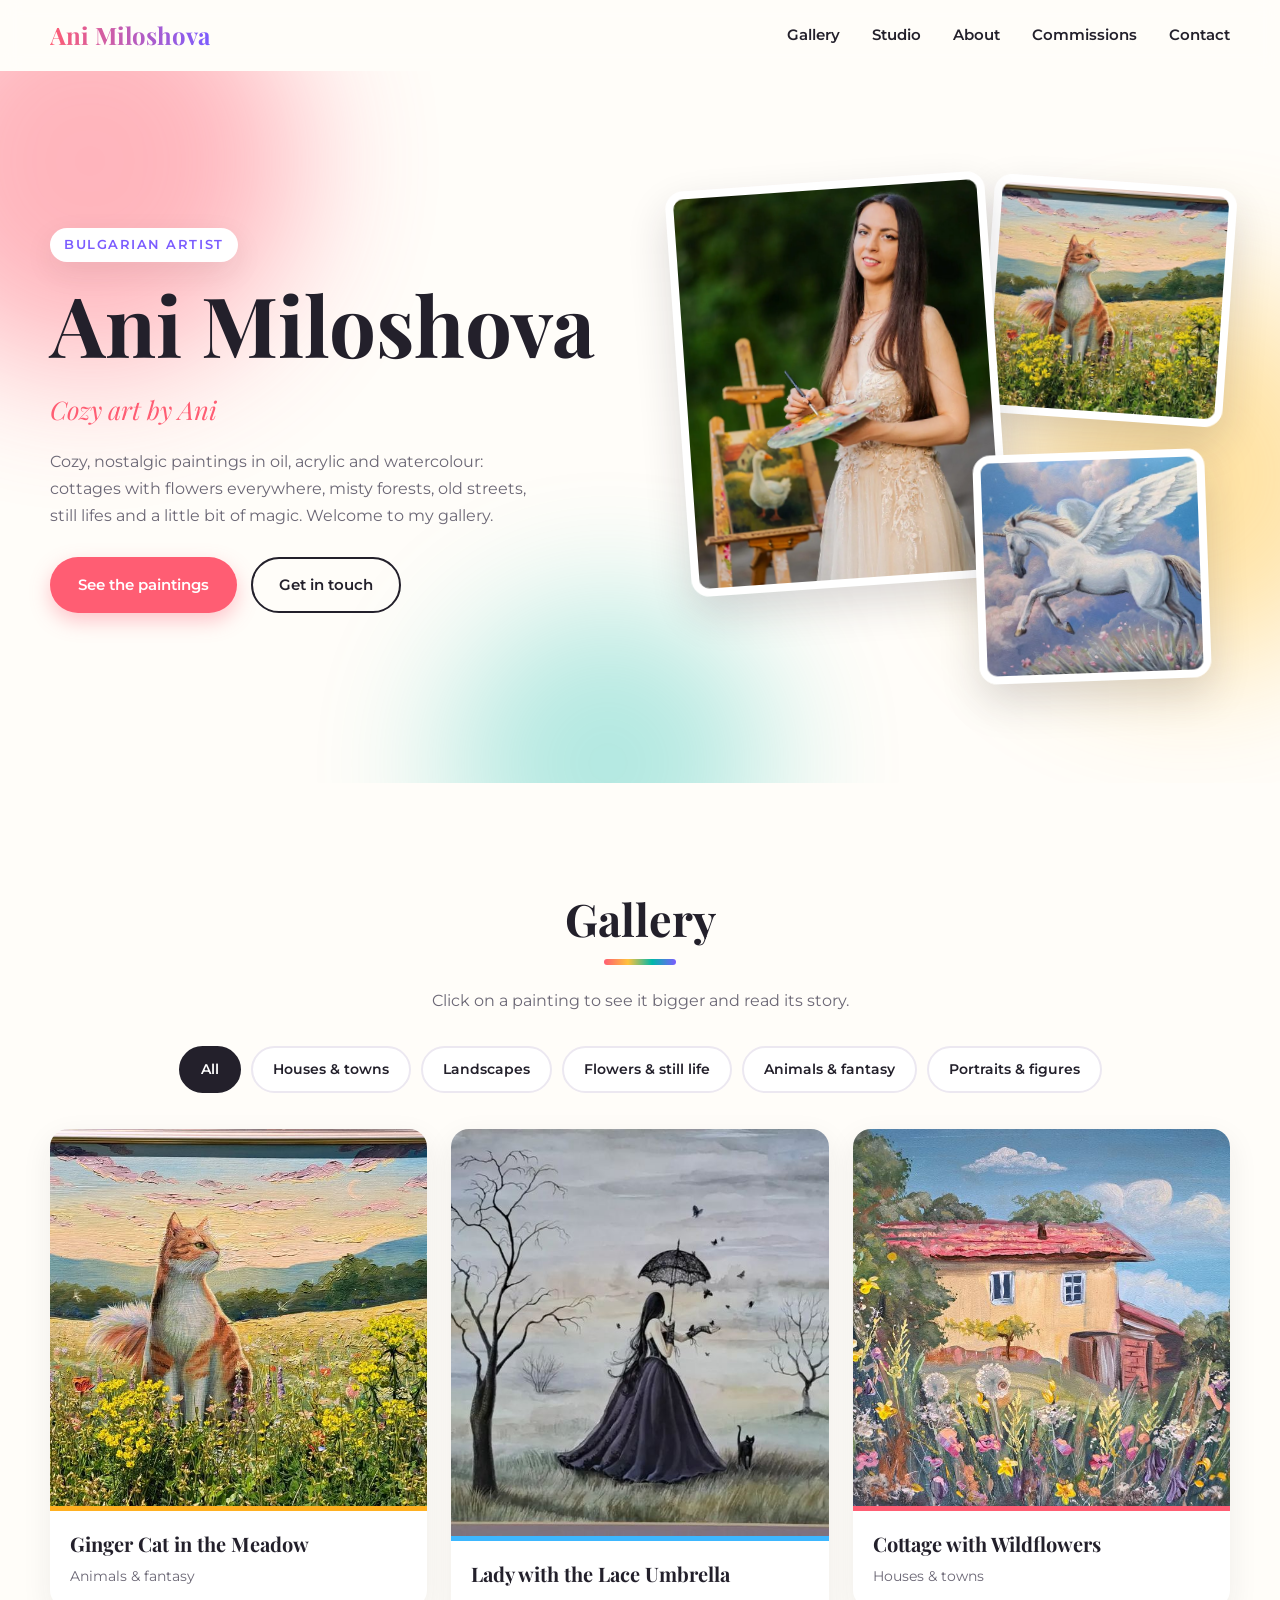
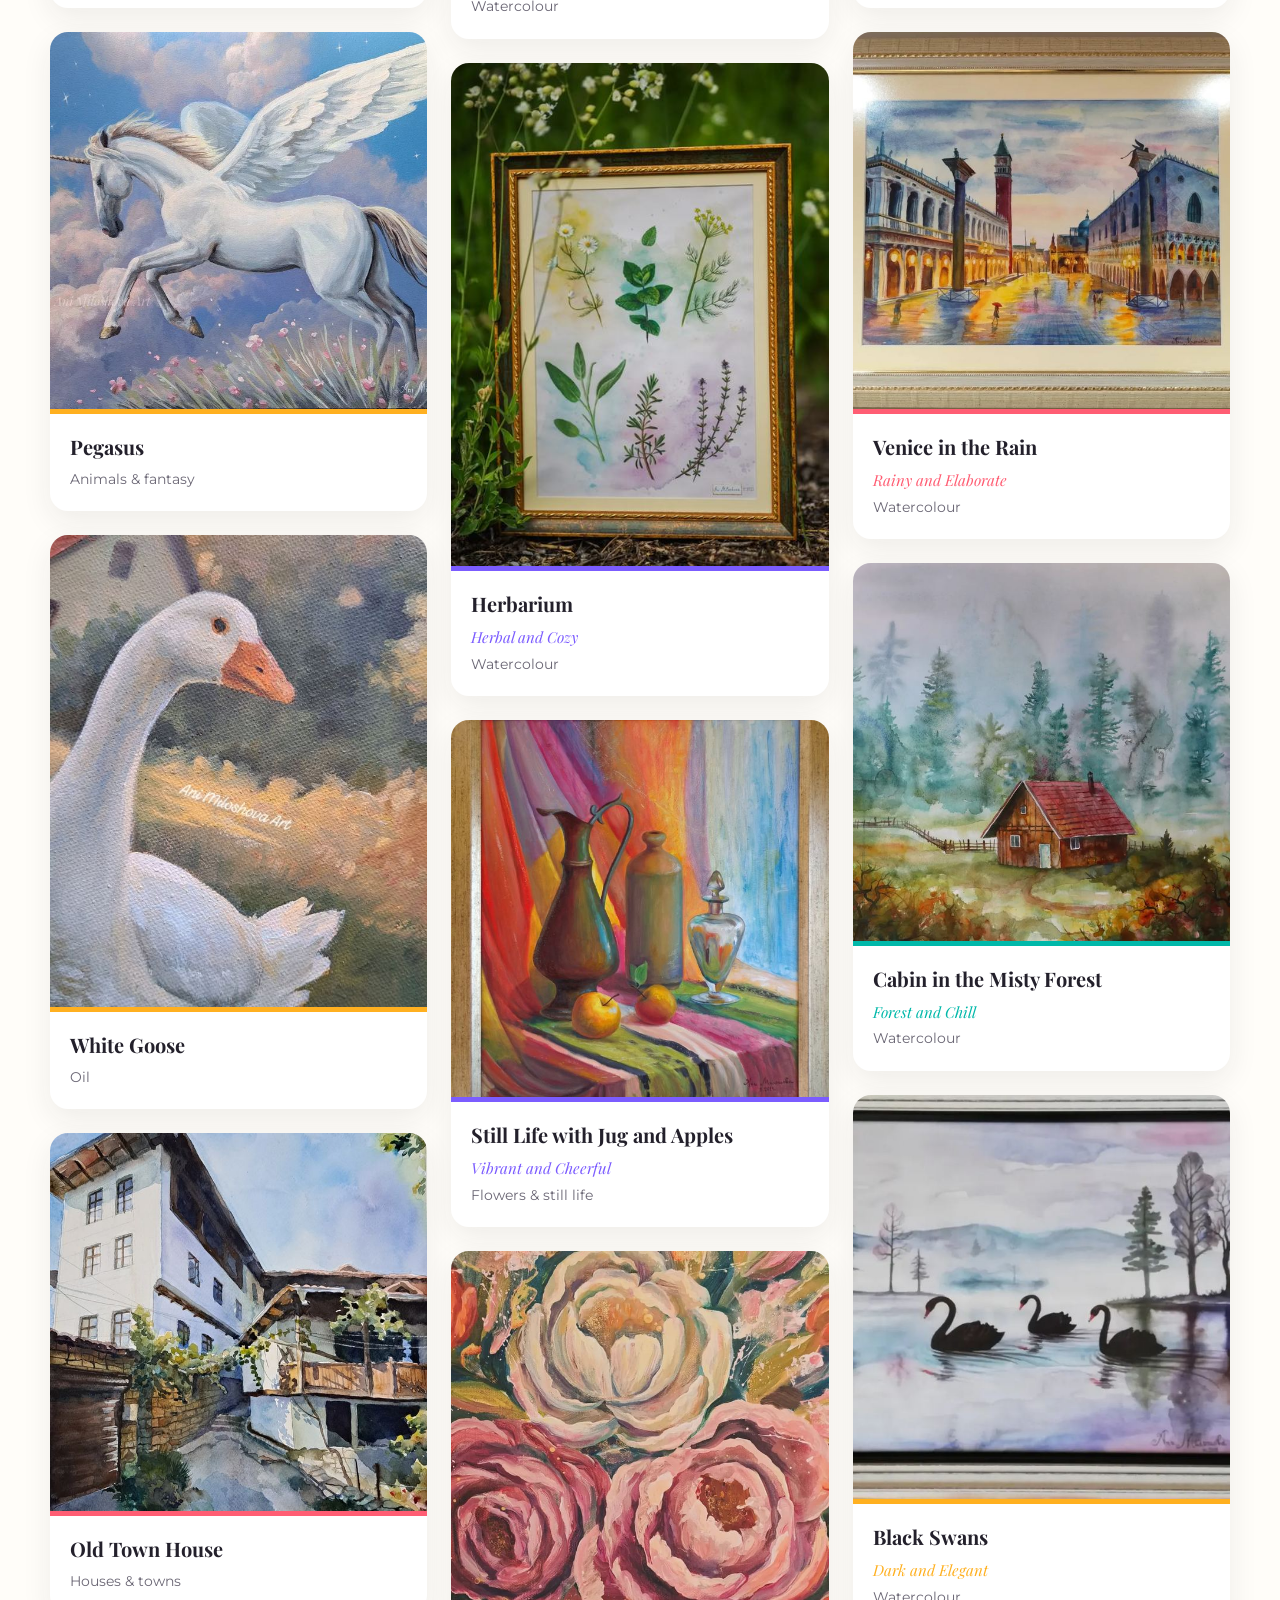
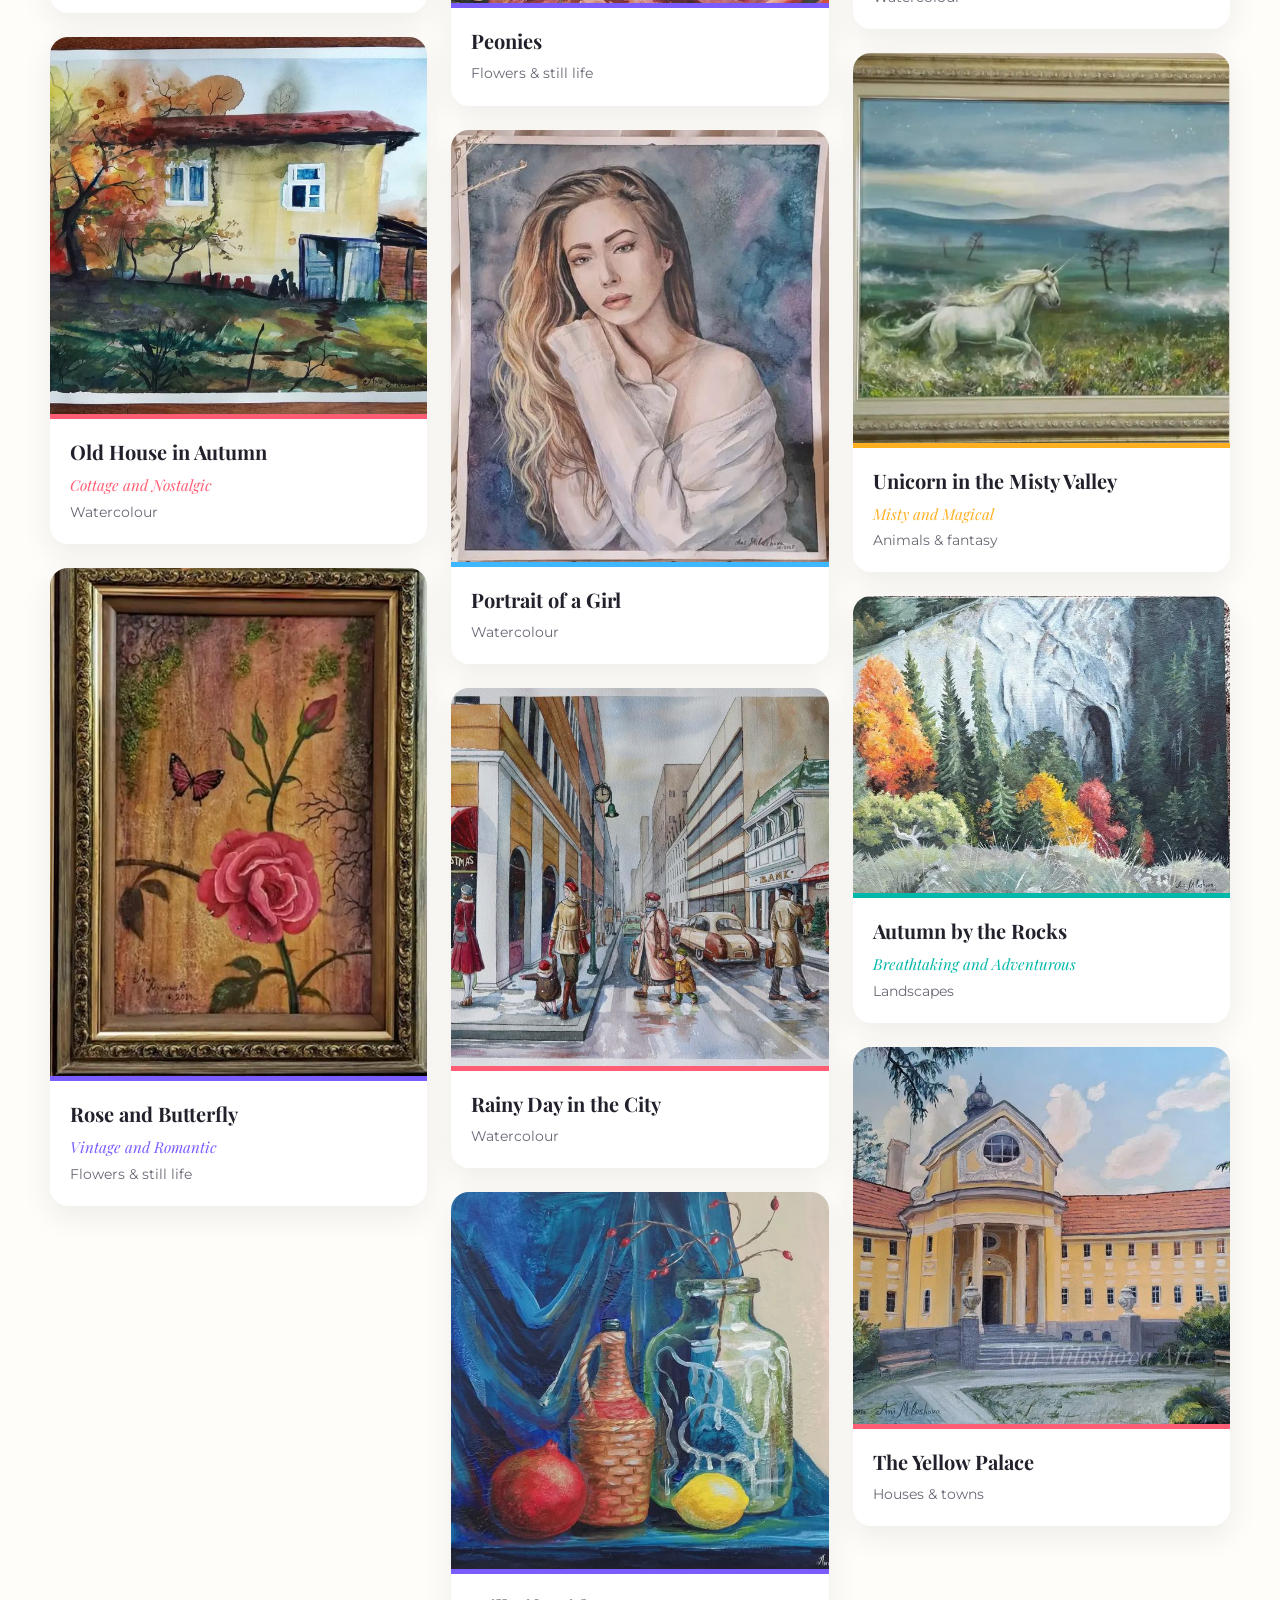
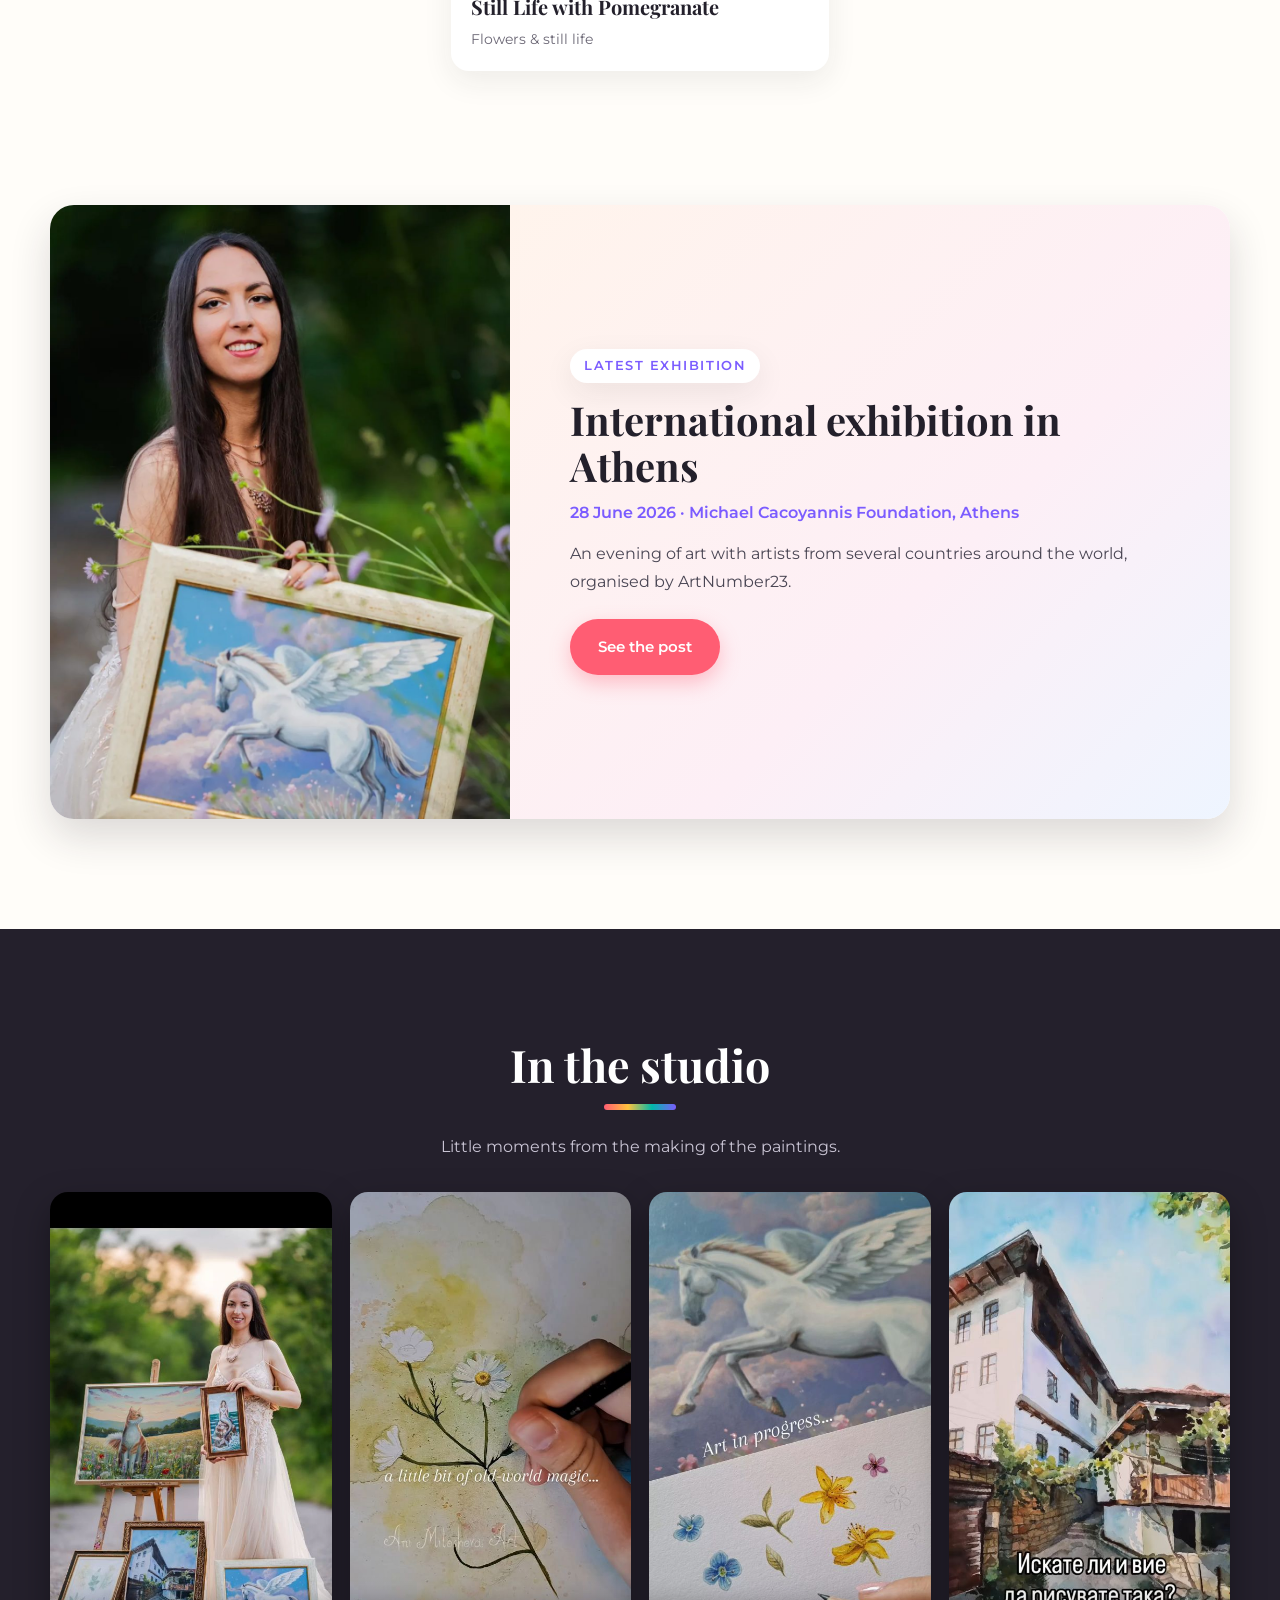
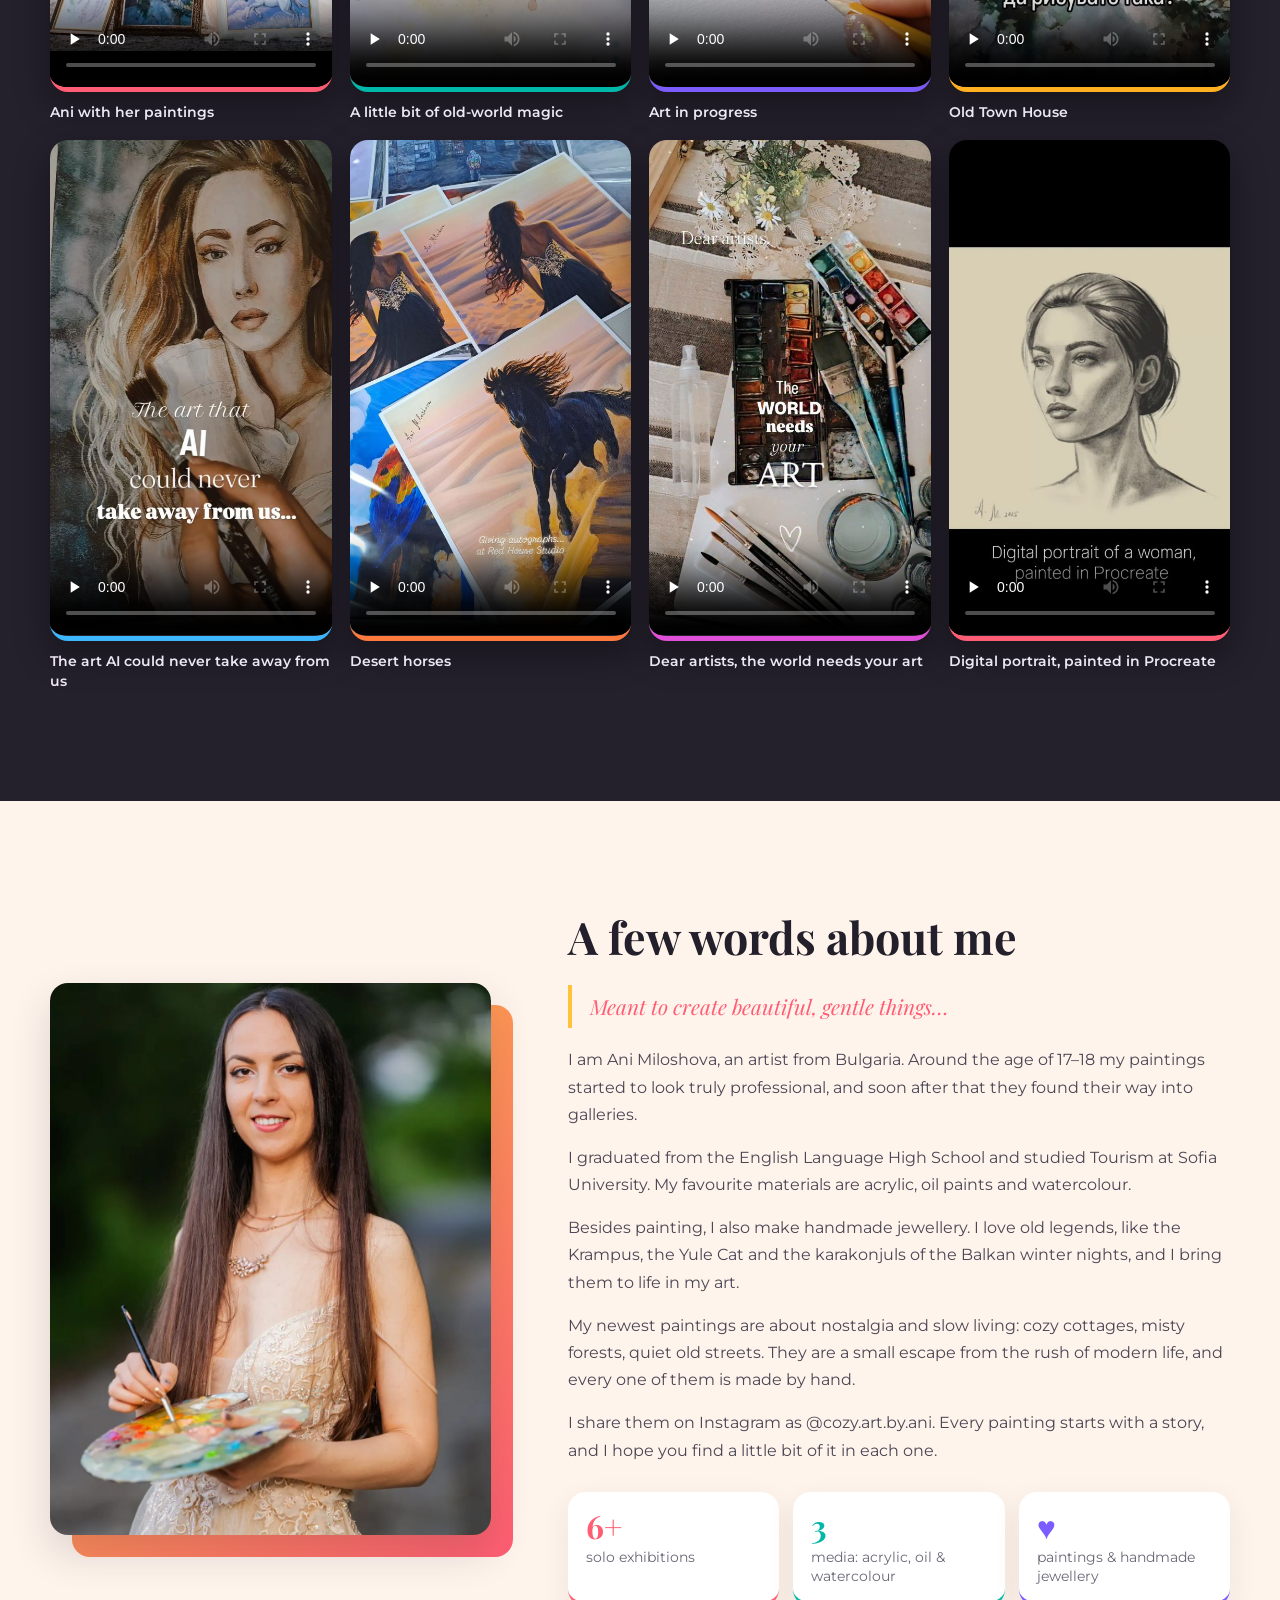
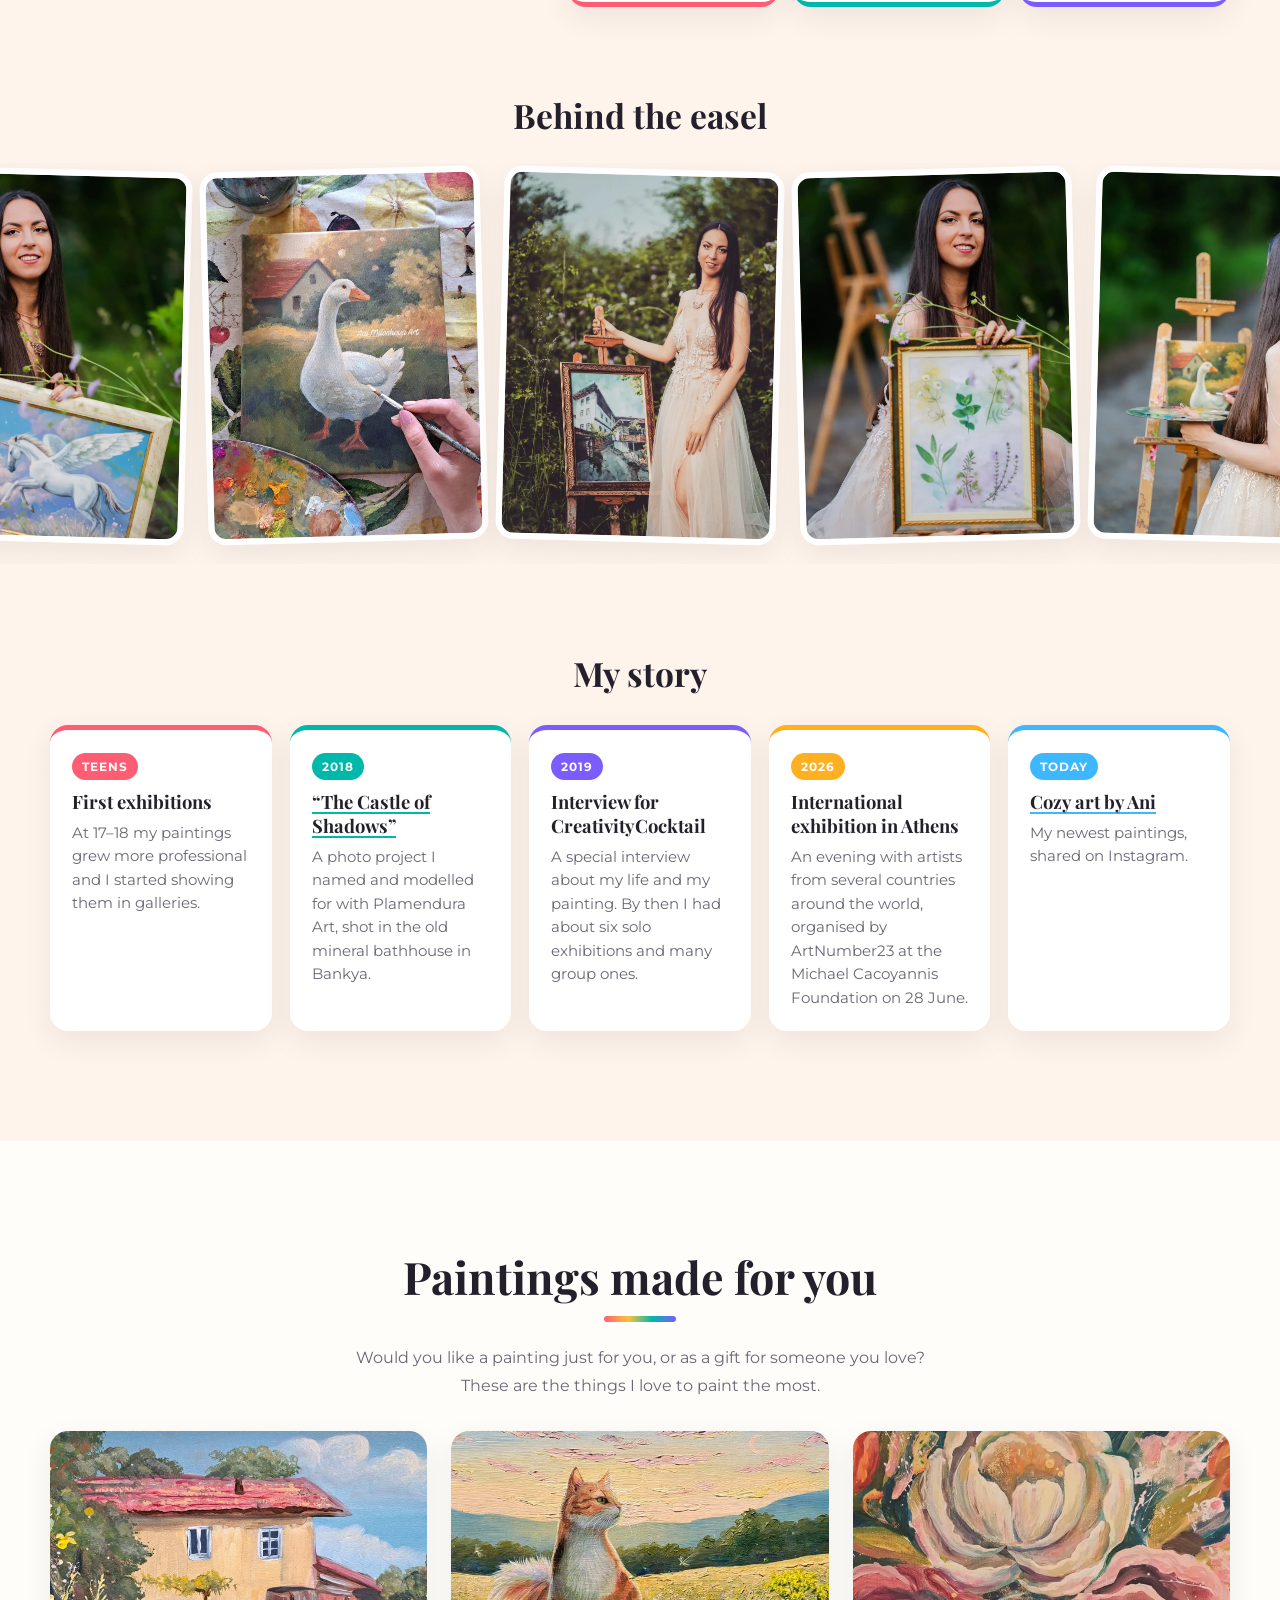
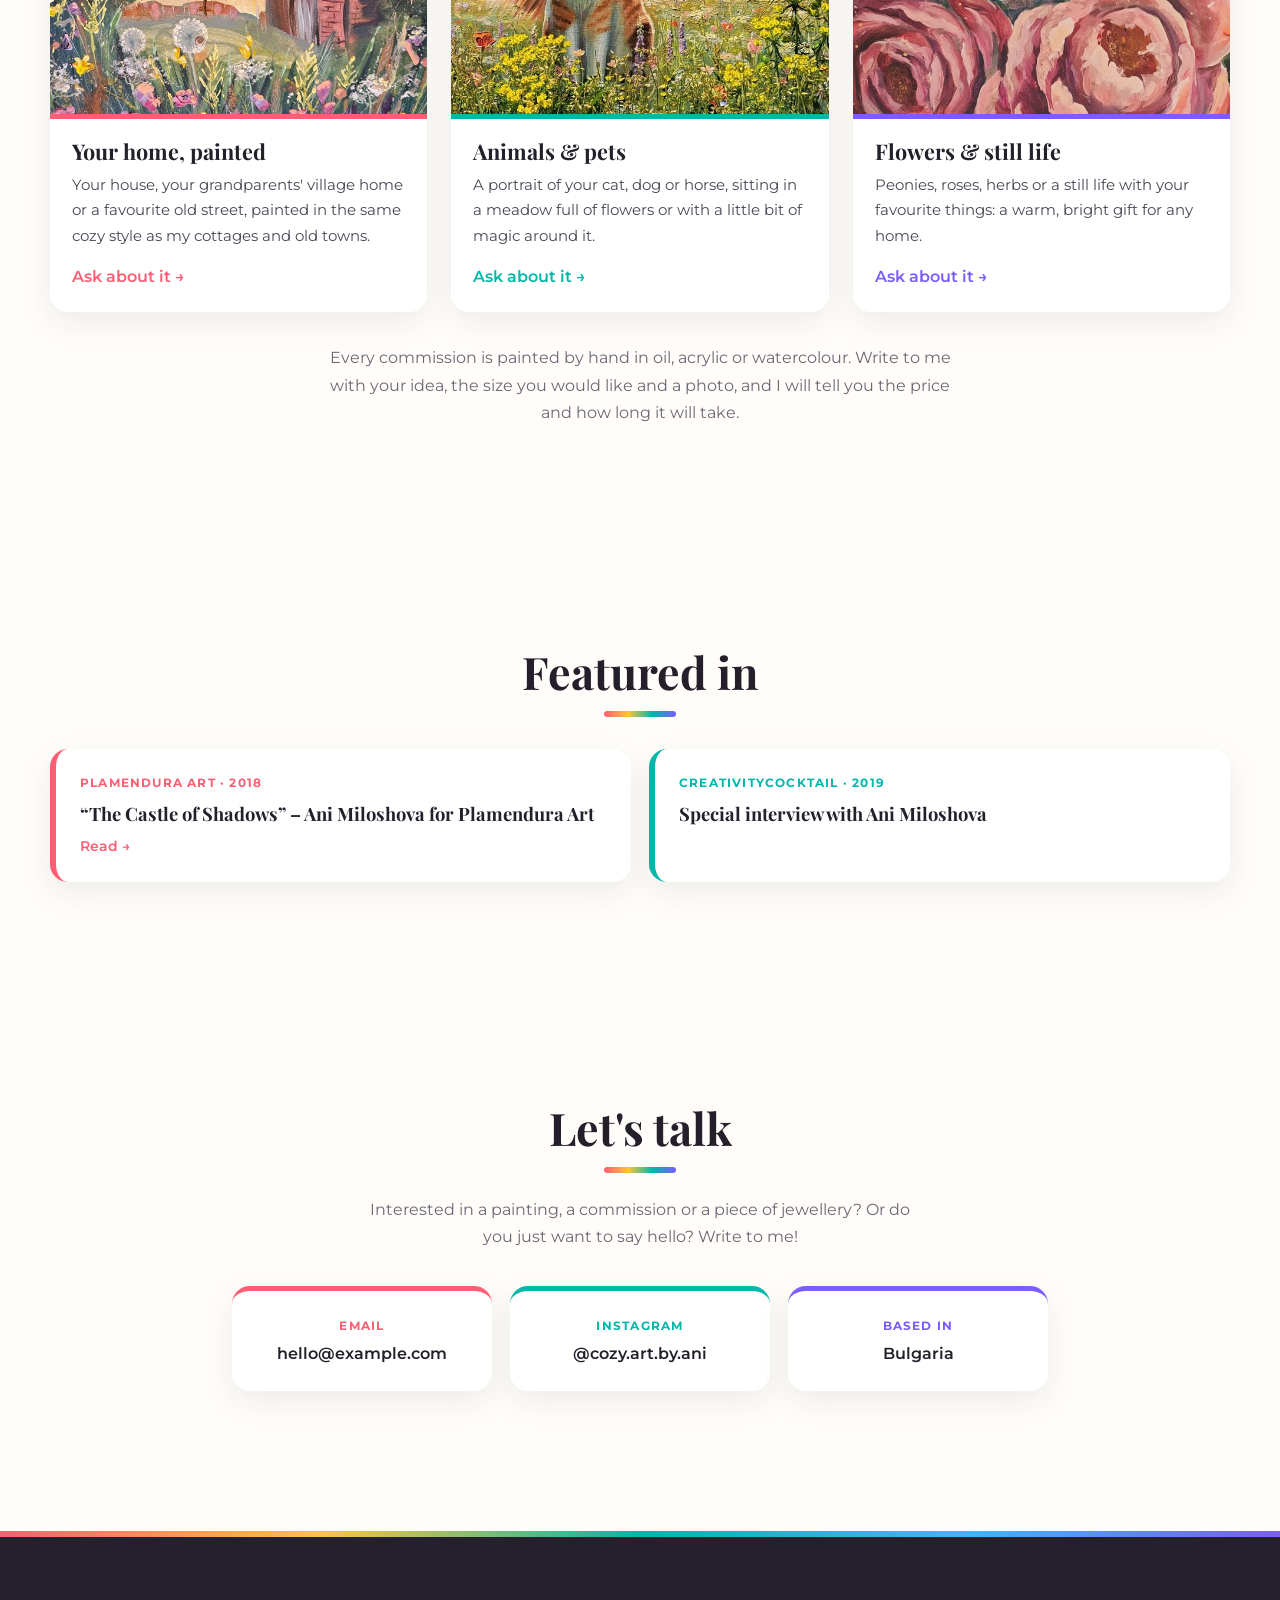
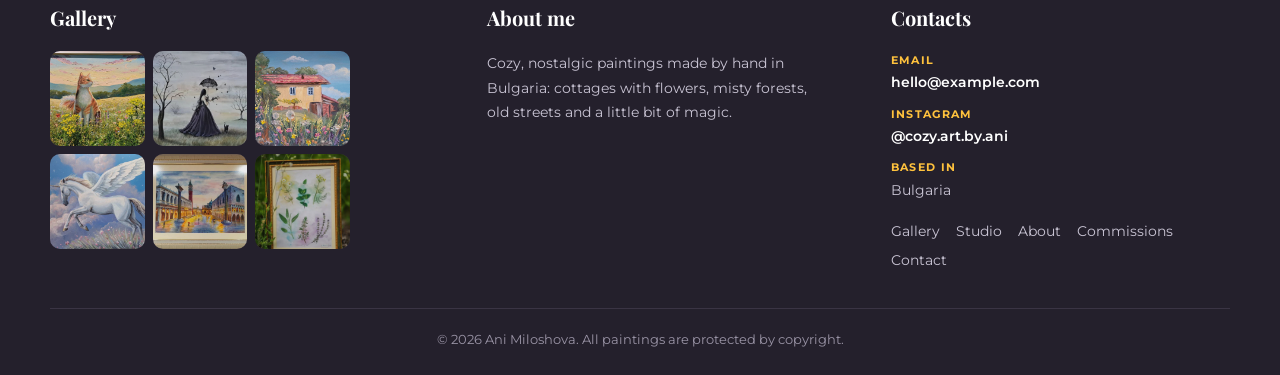
==== Web/index.html @ 2c1cee92 "Add exhibition, commissions and gallery-wall lightbox - Featured "Latest exhibition" card (Athens), " ====
<!doctype html>
<html lang="en">
<head>
  <meta charset="utf-8">
  <meta name="viewport" content="width=device-width, initial-scale=1">
  <title>Ani Miloshova – Paintings</title>
  <meta name="description" content="Paintings and drawings by Ani Miloshova – colourful landscapes, flowers, portraits and abstract works.">
  <meta property="og:title" content="Ani Miloshova – Paintings">
  <meta property="og:description" content="Colourful paintings by Ani Miloshova.">
  <meta property="og:type" content="website">
  <meta name="theme-color" content="#ff5d73">
  <link rel="icon" href="data:image/svg+xml,%3Csvg xmlns='http://www.w3.org/2000/svg' viewBox='0 0 64 64'%3E%3Ccircle cx='22' cy='26' r='16' fill='%23ff5d73'/%3E%3Ccircle cx='42' cy='24' r='14' fill='%23ffc23d'/%3E%3Ccircle cx='32' cy='42' r='15' fill='%2300b8a9'/%3E%3C/svg%3E">

  <link rel="preconnect" href="https://fonts.googleapis.com">
  <link rel="preconnect" href="https://fonts.gstatic.com" crossorigin>
  <link href="https://fonts.googleapis.com/css2?family=Montserrat:wght@400;500;600;700&family=Playfair+Display:ital,wght@0,500;0,700;1,500&display=swap" rel="stylesheet">
  <link rel="stylesheet" href="css/style.css">
</head>
<body>

  <header class="site-header" id="top">
    <div class="container header-inner">
      <a class="brand" href="#top" data-site="name">Ani Miloshova</a>
      <button class="nav-toggle" aria-label="Open menu" aria-expanded="false" aria-controls="site-nav">
        <span></span><span></span><span></span>
      </button>
      <nav class="site-nav" id="site-nav">
        <a href="#gallery">Gallery</a>
        <a href="#studio">Studio</a>
        <a href="#about">About</a>
        <a href="#commissions">Commissions</a>
        <a href="#contact">Contact</a>
      </nav>
    </div>
  </header>

  <main>
    <!-- HERO -->
    <section class="hero">
      <div class="blob blob-1" aria-hidden="true"></div>
      <div class="blob blob-2" aria-hidden="true"></div>
      <div class="blob blob-3" aria-hidden="true"></div>
      <div class="container hero-inner">
        <div class="hero-text">
          <p class="eyebrow" data-site="role">Artist</p>
          <h1 data-site="name">Ani Miloshova</h1>
          <p class="hero-tagline" data-site="tagline"></p>
          <p class="hero-intro" data-site="intro"></p>
          <div class="hero-actions">
            <a class="btn btn-primary" href="#gallery">See the paintings</a>
            <a class="btn btn-ghost" href="#contact">Get in touch</a>
          </div>
        </div>
        <div class="hero-art" id="hero-art" aria-label="Featured paintings"></div>
      </div>
    </section>

    <!-- GALLERY -->
    <section class="section" id="gallery">
      <div class="container">
        <div class="section-head">
          <h2>Gallery</h2>
          <p>Click on a painting to see it bigger and read its story.</p>
        </div>
        <div class="filters" id="filters" role="toolbar" aria-label="Filter paintings"></div>
        <div class="grid" id="grid" aria-live="polite">
          <p class="loading">Loading paintings…</p>
        </div>
      </div>
    </section>

    <!-- FEATURED EXHIBITION / EVENT -->
    <section class="section section-event" id="event" hidden>
      <div class="container">
        <article class="event-card">
          <div class="event-img"><img id="event-img" src="" alt="" loading="lazy"></div>
          <div class="event-body">
            <span class="eyebrow" id="event-label">Latest exhibition</span>
            <h2 id="event-title"></h2>
            <p class="event-when" id="event-when"></p>
            <p class="event-text" id="event-text"></p>
            <a class="btn btn-primary" id="event-link" href="#" target="_blank" rel="noopener" hidden>See more</a>
          </div>
        </article>
      </div>
    </section>

    <!-- STUDIO VIDEOS -->
    <section class="section section-dark" id="studio" hidden>
      <div class="container">
        <div class="section-head">
          <h2 id="studio-title">In the studio</h2>
          <p id="studio-intro"></p>
        </div>
        <div class="videos" id="videos"></div>
      </div>
    </section>

    <!-- ABOUT -->
    <section class="section section-tint" id="about">
      <div class="container about">
        <div class="about-photo">
          <img id="about-photo" src="" alt="Ani Miloshova" loading="lazy">
        </div>
        <div class="about-text">
          <h2 id="about-title">About me</h2>
          <blockquote class="about-quote" id="about-quote" hidden></blockquote>
          <div id="about-paragraphs"></div>
          <div class="facts" id="facts" hidden></div>
        </div>
      </div>

      <div class="moments" id="moments" hidden>
        <h3 class="container" id="moments-title">Behind the easel</h3>
        <div class="moments-strip" id="moments-strip"></div>
      </div>

      <div class="container timeline" id="timeline" hidden>
        <h3 id="timeline-title">My story</h3>
        <ol id="timeline-list"></ol>
      </div>
    </section>

    <!-- COMMISSIONS -->
    <section class="section" id="commissions" hidden>
      <div class="container">
        <div class="section-head">
          <h2 id="commissions-title">Commissions</h2>
          <p id="commissions-intro"></p>
        </div>
        <div class="services" id="services"></div>
        <p class="services-note" id="commissions-note" hidden></p>
      </div>
    </section>

    <!-- KIND WORDS (testimonials) -->
    <section class="section section-tint" id="kind-words" hidden>
      <div class="container">
        <div class="section-head">
          <h2 id="kind-words-title">Kind words</h2>
        </div>
        <div class="quotes" id="quotes"></div>
      </div>
    </section>

    <!-- PRESS -->
    <section class="section section-press" id="press" hidden>
      <div class="container">
        <div class="section-head">
          <h2 id="press-title">Featured in</h2>
        </div>
        <div class="press-list" id="press-list"></div>
      </div>
    </section>

    <!-- CONTACT -->
    <section class="section" id="contact">
      <div class="container contact">
        <h2>Let's talk</h2>
        <p class="contact-text" id="contact-text"></p>
        <div class="contact-cards" id="contact-cards"></div>
        <div class="social" id="social"></div>
      </div>
    </section>
  </main>

  <footer class="site-footer">
    <div class="container footer-cols">
      <div class="footer-col">
        <h4>Gallery</h4>
        <div class="footer-thumbs" id="footer-thumbs"></div>
      </div>
      <div class="footer-col">
        <h4>About me</h4>
        <p id="footer-about"></p>
      </div>
      <div class="footer-col">
        <h4>Contacts</h4>
        <ul class="footer-contacts" id="footer-contacts"></ul>
        <nav class="footer-nav" aria-label="Footer">
          <a href="#gallery">Gallery</a>
          <a href="#studio">Studio</a>
          <a href="#about">About</a>
          <a href="#commissions">Commissions</a>
          <a href="#contact">Contact</a>
        </nav>
      </div>
    </div>
    <div class="container footer-bottom">
      <p>© <span id="year"></span> <span data-site="name">Ani Miloshova</span>. All paintings are protected by copyright.</p>
    </div>
  </footer>

  <!-- LIGHTBOX: the painting on a "gallery wall" with a museum label -->
  <dialog class="lightbox" id="lightbox" aria-labelledby="lb-title">
    <div class="lb-top">
      <span class="lb-counter" id="lb-counter"></span>
      <div class="lb-tools">
        <button class="lb-btn lb-info-toggle" id="lb-info-toggle" type="button" aria-pressed="true" aria-label="Show or hide the details (I)" title="Show / hide details (I)">i</button>
        <button class="lb-btn" id="lb-close" type="button" aria-label="Close (Esc)" title="Close (Esc)">×</button>
      </div>
    </div>
    <button class="lb-nav lb-prev" id="lb-prev" type="button" aria-label="Previous painting">‹</button>
    <button class="lb-nav lb-next" id="lb-next" type="button" aria-label="Next painting">›</button>
    <div class="lb-stage">
      <figure class="lb-figure">
        <img id="lb-img" src="" alt="">
      </figure>
      <aside class="lb-label">
        <span class="lb-category" id="lb-category"></span>
        <h3 id="lb-title"></h3>
        <p class="lb-mood" id="lb-mood" hidden></p>
        <dl class="lb-meta" id="lb-meta"></dl>
        <p class="lb-desc" id="lb-desc"></p>
        <span class="status" id="lb-status"></span>
        <div><a class="lb-ask" id="lb-ask" href="#">Ask about this painting →</a></div>
      </aside>
    </div>
  </dialog>

  <script src="js/main.js"></script>
</body>
</html>
---- Web/css/style.css ----
/* ==========================================================
   Ani Miloshova – site styles
   Colours live in :root – change them here to restyle the site.
   ========================================================== */

:root {
  --coral:  #ff5d73;
  --sun:    #ffc23d;
  --teal:   #00b8a9;
  --violet: #7b5cff;
  --sky:    #3db7ff;

  --ink:    #23202b;
  --muted:  #6b6775;
  --line:   #ece8f1;
  --bg:     #fffdf9;
  --tint:   #fff4ec;
  --white:  #ffffff;

  --radius: 18px;
  --shadow: 0 10px 30px rgba(35, 32, 43, .08);
  --shadow-hover: 0 18px 40px rgba(35, 32, 43, .16);

  --font-head: "Playfair Display", Georgia, serif;
  --font-body: "Montserrat", "Helvetica Neue", Arial, sans-serif;
}

*, *::before, *::after { box-sizing: border-box; }

html { scroll-behavior: smooth; scroll-padding-top: 80px; }

body {
  margin: 0;
  font-family: var(--font-body);
  font-size: 16px;
  line-height: 1.7;
  color: var(--ink);
  background: var(--bg);
  -webkit-font-smoothing: antialiased;
}

img { max-width: 100%; display: block; }
[hidden] { display: none !important; }
a { color: inherit; }

h1, h2, h3 {
  font-family: var(--font-head);
  line-height: 1.15;
  margin: 0 0 .5em;
}
h2 { font-size: clamp(2rem, 4vw, 2.8rem); }

.container { width: min(1180px, 100% - 32px); margin-inline: auto; }

.section { padding: clamp(64px, 9vw, 110px) 0; }
.section-tint { background: var(--tint); }

.section-head { text-align: center; max-width: 620px; margin: 0 auto 32px; }
.section-head p { color: var(--muted); margin: 0; }
.section-head h2::after,
.contact h2::after {
  content: "";
  display: block;
  width: 72px; height: 6px;
  margin: 14px auto 0;
  border-radius: 6px;
  background: linear-gradient(90deg, var(--coral), var(--sun), var(--teal), var(--violet));
}

/* ---------- Buttons ---------- */
.btn {
  display: inline-block;
  padding: 13px 26px;
  border-radius: 999px;
  font-weight: 600;
  font-size: .95rem;
  text-decoration: none;
  border: 2px solid transparent;
  transition: transform .2s, box-shadow .2s, background .2s, color .2s;
  cursor: pointer;
}
.btn:hover { transform: translateY(-2px); }
.btn-primary { background: var(--coral); color: var(--white); box-shadow: 0 8px 20px rgba(255, 93, 115, .35); }
.btn-primary:hover { box-shadow: 0 12px 26px rgba(255, 93, 115, .45); }
.btn-ghost { border-color: var(--ink); color: var(--ink); }
.btn-ghost:hover { background: var(--ink); color: var(--white); }

/* ---------- Header ---------- */
.site-header {
  position: sticky; top: 0; z-index: 50;
  background: rgba(255, 253, 249, .85);
  backdrop-filter: blur(10px);
  -webkit-backdrop-filter: blur(10px);
  border-bottom: 1px solid transparent;
  transition: border-color .3s, box-shadow .3s;
}
.site-header.scrolled { border-color: var(--line); box-shadow: 0 4px 20px rgba(35, 32, 43, .05); }
.header-inner { display: flex; align-items: center; justify-content: space-between; height: 70px; }

.brand {
  font-family: var(--font-head);
  font-size: 1.5rem;
  font-weight: 700;
  text-decoration: none;
  background: linear-gradient(90deg, var(--coral), var(--violet));
  -webkit-background-clip: text; background-clip: text;
  color: transparent;
}

.site-nav { display: flex; gap: 32px; }
.site-nav a {
  text-decoration: none; font-weight: 600; font-size: .95rem;
  position: relative; padding: 4px 0;
}
.site-nav a::after {
  content: ""; position: absolute; left: 0; bottom: -2px;
  width: 100%; height: 3px; border-radius: 3px;
  background: var(--sun);
  transform: scaleX(0); transform-origin: left;
  transition: transform .25s;
}
.site-nav a:hover::after { transform: scaleX(1); }

.nav-toggle { display: none; background: none; border: 0; padding: 8px; cursor: pointer; }
.nav-toggle span { display: block; width: 24px; height: 2px; margin: 5px 0; background: var(--ink); transition: transform .25s, opacity .25s; }
.nav-toggle[aria-expanded="true"] span:nth-child(1) { transform: translateY(7px) rotate(45deg); }
.nav-toggle[aria-expanded="true"] span:nth-child(2) { opacity: 0; }
.nav-toggle[aria-expanded="true"] span:nth-child(3) { transform: translateY(-7px) rotate(-45deg); }

/* ---------- Hero ---------- */
.hero { position: relative; overflow: hidden; padding: clamp(40px, 7vw, 90px) 0 clamp(60px, 8vw, 110px); }

.blob { position: absolute; border-radius: 50%; filter: blur(70px); opacity: .45; z-index: -1; }
.blob-1 { width: 420px; height: 420px; background: var(--coral); top: -120px; left: -120px; }
.blob-2 { width: 380px; height: 380px; background: var(--sun); top: 30%; right: -100px; }
.blob-3 { width: 320px; height: 320px; background: var(--teal); bottom: -140px; left: 35%; opacity: .3; }

.hero-inner { display: grid; grid-template-columns: 1.05fr 1fr; gap: 48px; align-items: center; }

.eyebrow {
  display: inline-block; margin: 0 0 14px;
  padding: 6px 14px; border-radius: 999px;
  background: var(--white); box-shadow: var(--shadow);
  font-size: .8rem; font-weight: 600; letter-spacing: .12em; text-transform: uppercase;
  color: var(--violet);
}
.hero h1 { font-size: clamp(2.8rem, 7vw, 5.2rem); margin-bottom: .2em; }
.hero-tagline { font-family: var(--font-head); font-style: italic; font-size: clamp(1.2rem, 2.2vw, 1.6rem); color: var(--coral); margin: 0 0 16px; }
.hero-intro { color: var(--muted); max-width: 480px; margin: 0 0 28px; }
.hero-actions { display: flex; gap: 14px; flex-wrap: wrap; }

.hero-art { position: relative; height: clamp(340px, 42vw, 520px); }
.hero-art .frame {
  position: absolute; margin: 0;
  border-radius: var(--radius); overflow: hidden;
  box-shadow: var(--shadow-hover);
  border: 8px solid var(--white);
  cursor: pointer;
  transition: transform .35s;
  animation: float-in .8s both;
}
.hero-art .frame img { width: 100%; height: 100%; object-fit: cover; }
.hero-art .frame:nth-child(1) { width: 58%; height: 78%; left: 0; top: 4%; transform: rotate(-4deg); z-index: 2; }
.hero-art .frame:nth-child(2) { width: 46%; height: 55%; right: 0; top: 0; transform: rotate(5deg); animation-delay: .12s; }
.hero-art .frame:nth-child(3) { width: 44%; height: 50%; right: 6%; bottom: 0; transform: rotate(-2deg); z-index: 3; animation-delay: .24s; }
.hero-art .frame:hover { transform: rotate(0) scale(1.03); z-index: 5; }

@keyframes float-in { from { opacity: 0; translate: 0 30px; } to { opacity: 1; translate: 0 0; } }

/* ---------- Filters ---------- */
.filters { display: flex; flex-wrap: wrap; justify-content: center; gap: 10px; margin-bottom: 36px; }
.chip {
  font: inherit; font-size: .9rem; font-weight: 600;
  padding: 9px 20px; border-radius: 999px;
  border: 2px solid var(--line); background: var(--white); color: var(--ink);
  cursor: pointer; transition: all .2s;
}
.chip:hover { border-color: var(--chip-color, var(--coral)); }
.chip.active { background: var(--chip-color, var(--coral)); border-color: var(--chip-color, var(--coral)); color: var(--white); }

/* ---------- Gallery grid (masonry with CSS columns) ---------- */
.grid { display: flex; gap: 24px; align-items: flex-start; }
.grid-col { flex: 1; min-width: 0; }
.loading, .empty { flex: 1; text-align: center; color: var(--muted); }

.card {
  margin: 0 0 24px;
  background: var(--white);
  border-radius: var(--radius);
  overflow: hidden;
  box-shadow: var(--shadow);
  cursor: pointer;
  transition: transform .3s, box-shadow .3s;
  animation: float-in .5s both;
  border: 0; padding: 0; width: 100%; text-align: left; font: inherit; color: inherit;
  display: block;
}
.card:hover, .card:focus-visible { transform: translateY(-6px); box-shadow: var(--shadow-hover); }
.card:focus-visible { outline: 3px solid var(--violet); outline-offset: 3px; }

.card-img { position: relative; overflow: hidden; background: var(--line); }
.card-img img { width: 100%; height: auto; transition: transform .6s; }
.card:hover .card-img img { transform: scale(1.05); }

.card-body { padding: 16px 20px 20px; border-top: 5px solid var(--accent, var(--coral)); }
.card-title { font-family: var(--font-head); font-size: 1.25rem; font-weight: 700; margin: 0 0 4px; }
.card-meta { font-size: .85rem; color: var(--muted); margin: 0; }

.status {
  display: inline-block; font-size: .72rem; font-weight: 700;
  letter-spacing: .06em; text-transform: uppercase;
  padding: 4px 10px; border-radius: 999px;
  background: #e3f8f5; color: #00897e;
}
.status.sold { background: #ffe7ea; color: #d6334a; }
.status.other { background: #efeaff; color: #5b3fd9; }
.card .status { position: absolute; top: 14px; left: 14px; box-shadow: 0 2px 8px rgba(0, 0, 0, .1); background: var(--white); }

/* ---------- About ---------- */
.about { display: grid; grid-template-columns: .8fr 1.2fr; gap: clamp(32px, 6vw, 80px); align-items: center; }
.about-photo { position: relative; }
.about-photo::before {
  content: ""; position: absolute; inset: 22px -22px -22px 22px;
  border-radius: var(--radius);
  background: linear-gradient(135deg, var(--sun), var(--coral));
}
.about-photo img { position: relative; border-radius: var(--radius); width: 100%; aspect-ratio: 4 / 5; object-fit: cover; box-shadow: var(--shadow-hover); }
.about-text p { color: #4a4654; }

.facts { display: grid; grid-template-columns: repeat(auto-fit, minmax(140px, 1fr)); gap: 14px; margin-top: 28px; }
.fact {
  background: var(--white); border-radius: var(--radius); box-shadow: var(--shadow);
  padding: 18px 18px 16px; border-bottom: 5px solid var(--accent);
}
.fact-value { display: block; font-family: var(--font-head); font-size: 2rem; font-weight: 700; line-height: 1; color: var(--accent); margin-bottom: 6px; }
.fact-label { font-size: .85rem; color: var(--muted); line-height: 1.4; display: block; }

/* Timeline */
.timeline { margin-top: clamp(56px, 7vw, 90px); }
.timeline h3 { text-align: center; font-size: clamp(1.6rem, 3vw, 2.1rem); margin-bottom: 32px; }
.timeline ol {
  list-style: none; margin: 0; padding: 0;
  display: grid; grid-template-columns: repeat(auto-fit, minmax(200px, 1fr)); gap: 18px;
}
.timeline li {
  position: relative; background: var(--white); border-radius: var(--radius);
  box-shadow: var(--shadow); padding: 22px 22px 20px; border-top: 5px solid var(--accent);
}
.tl-year {
  display: inline-block; font-size: .78rem; font-weight: 700; letter-spacing: .08em; text-transform: uppercase;
  padding: 3px 10px; border-radius: 999px; margin-bottom: 10px;
  background: var(--accent); color: var(--white);
}
.tl-year:empty { display: none; }
.tl-body strong { display: block; font-family: var(--font-head); font-size: 1.15rem; line-height: 1.3; }
.tl-body a { text-decoration: none; background-image: linear-gradient(var(--accent), var(--accent)); background-size: 100% 2px; background-position: 0 100%; background-repeat: no-repeat; }
.tl-body a:hover { color: var(--accent); }
.tl-body p { margin: 8px 0 0; font-size: .92rem; color: var(--muted); line-height: 1.6; }

/* Press */
.press-list { display: grid; grid-template-columns: repeat(auto-fit, minmax(260px, 1fr)); gap: 18px; }
.press-card {
  display: flex; flex-direction: column; gap: 8px;
  padding: 24px; border-radius: var(--radius); text-decoration: none;
  background: var(--white); box-shadow: var(--shadow); border-left: 6px solid var(--accent);
  transition: transform .25s, box-shadow .25s;
}
a.press-card:hover { transform: translateY(-4px); box-shadow: var(--shadow-hover); }
.press-source { font-size: .75rem; font-weight: 700; letter-spacing: .1em; text-transform: uppercase; color: var(--accent); }
.press-title { font-family: var(--font-head); font-size: 1.15rem; font-weight: 700; line-height: 1.35; flex: 1; }
.press-more { font-size: .85rem; font-weight: 600; color: var(--accent); }

/* ---------- Contact ---------- */
.contact { text-align: center; max-width: 820px; }
.contact-text { color: var(--muted); max-width: 560px; margin: 0 auto 36px; }
.contact-cards { display: flex; flex-wrap: wrap; justify-content: center; gap: 18px; margin-bottom: 30px; }
.contact-card {
  flex: 1 1 220px; max-width: 260px;
  padding: 24px; border-radius: var(--radius);
  background: var(--white); box-shadow: var(--shadow);
  text-decoration: none; border-top: 5px solid var(--accent);
  transition: transform .25s, box-shadow .25s;
}
a.contact-card:hover { transform: translateY(-4px); box-shadow: var(--shadow-hover); }
.contact-card .label { display: block; font-size: .78rem; font-weight: 700; letter-spacing: .1em; text-transform: uppercase; color: var(--accent); margin-bottom: 4px; }
.contact-card .value { font-weight: 600; word-break: break-word; }

.social { display: flex; justify-content: center; flex-wrap: wrap; gap: 12px; }
.social a {
  padding: 10px 22px; border-radius: 999px; text-decoration: none; font-weight: 600; font-size: .9rem;
  background: var(--ink); color: var(--white); transition: background .2s, transform .2s;
}
.social a:hover { background: var(--violet); transform: translateY(-2px); }

/* ---------- Footer ---------- */
.site-footer { font-size: .9rem; color: #c9c4d4; background: #24202c; }
.site-footer::before {
  content: ""; display: block; height: 6px;
  background: linear-gradient(90deg, var(--coral), var(--sun), var(--teal), var(--sky), var(--violet));
}
.footer-cols { display: grid; grid-template-columns: 1.1fr 1fr 1fr; gap: clamp(28px, 5vw, 64px); padding: clamp(44px, 6vw, 64px) 0 36px; }
.footer-col h4 { font-family: var(--font-head); font-size: 1.25rem; color: var(--white); margin: 0 0 16px; }
.footer-col p { margin: 0; line-height: 1.7; }
.footer-thumbs { display: grid; grid-template-columns: repeat(3, 1fr); gap: 8px; max-width: 300px; }
.footer-thumb { padding: 0; border: 0; border-radius: 10px; overflow: hidden; cursor: pointer; background: #3a3444; aspect-ratio: 1; }
.footer-thumb img { width: 100%; height: 100%; object-fit: cover; transition: transform .4s, opacity .4s; opacity: .9; }
.footer-thumb:hover img, .footer-thumb:focus-visible img { transform: scale(1.08); opacity: 1; }
.footer-contacts { list-style: none; margin: 0 0 18px; padding: 0; display: grid; gap: 10px; }
.footer-contacts .label { display: block; font-size: .7rem; font-weight: 700; letter-spacing: .12em; text-transform: uppercase; color: var(--sun); }
.footer-contacts a { color: var(--white); text-decoration: none; font-weight: 600; word-break: break-word; }
.footer-contacts a:hover { color: var(--sun); }
.footer-nav { display: flex; flex-wrap: wrap; gap: 6px 16px; }
.footer-nav a { color: #c9c4d4; text-decoration: none; font-size: .85rem; }
.footer-nav a:hover { color: var(--white); }
.footer-bottom { border-top: 1px solid #3a3444; padding: 20px 0 24px; text-align: center; font-size: .8rem; color: #9a94a6; }
.footer-bottom p { margin: 0; }

/* ---------- Lightbox: see "Gallery wall" at the end of the file ---------- */

/* ---------- Responsive ---------- */
@media (max-width: 900px) {
  .hero-inner, .about { grid-template-columns: 1fr; }
  .hero-text { text-align: center; }
  .hero-intro { margin-inline: auto; }
  .hero-actions { justify-content: center; }
  .about-photo { max-width: 380px; margin: 0 auto 20px; }

}

@media (max-width: 700px) {
  .nav-toggle { display: block; }
  .site-nav {
    position: absolute; top: 70px; left: 0; right: 0;
    flex-direction: column; gap: 0;
    background: var(--bg); border-bottom: 1px solid var(--line);
    max-height: 0; overflow: hidden; transition: max-height .3s;
  }
  .site-nav.open { max-height: 300px; }
  .site-nav a { padding: 14px 16px; border-top: 1px solid var(--line); }
  .site-nav a::after { display: none; }
  .grid { gap: 14px; }
  .card { margin-bottom: 14px; }
  .card-body { padding: 12px 14px 14px; }
  .card-title { font-size: 1.05rem; }
  .card .status { top: 10px; left: 10px; font-size: .62rem; padding: 3px 8px; }
}

@media (prefers-reduced-motion: reduce) {
  *, *::before, *::after { animation: none !important; transition: none !important; }
  html { scroll-behavior: auto; }
}

/* ==========================================================
   Photos of the artist, studio videos, moods
   ========================================================== */

/* Hero: artist photo as the big frame, two paintings around it */
.hero-art .frame-photo { width: 52%; height: 92%; left: 4%; top: 2%; transform: rotate(-3deg); z-index: 2; }
.hero-art .frame-photo + .frame { width: 44%; height: 46%; right: 0; top: 4%; transform: rotate(4deg); z-index: 1; }
.hero-art .frame-photo + .frame + .frame { width: 42%; height: 44%; right: 4%; bottom: 0; transform: rotate(-2deg); z-index: 3; }
.hero-art .frame-photo img { object-position: 50% 30%; }

/* Mood line (her own "… and …" captions) */
.card-mood { font-family: var(--font-head); font-style: italic; font-size: .95rem; color: var(--accent, var(--coral)); margin: 0 0 2px; }

/* About quote */
.about-quote {
  margin: 0 0 18px; padding: 4px 0 4px 18px;
  border-left: 4px solid var(--sun);
  font-family: var(--font-head); font-style: italic; font-size: 1.3rem; color: var(--coral);
}

/* Studio videos */
.section-dark { background: #24202c; color: #fff; }
.section-dark .section-head p { color: #c9c4d4; }
.videos {
  display: grid; gap: 18px;
  grid-template-columns: repeat(4, 1fr);
}
.video-card { margin: 0; }
.video-card video {
  display: block; width: 100%; aspect-ratio: 9 / 16; object-fit: cover;
  border-radius: var(--radius); background: #000;
  border-bottom: 5px solid var(--accent);
  box-shadow: 0 14px 34px rgba(0, 0, 0, .35);
}
.video-card figcaption { margin-top: 10px; font-size: .9rem; font-weight: 600; color: #ece8f3; line-height: 1.4; }

/* Behind the easel – horizontal photo strip */
.moments { margin-top: clamp(56px, 7vw, 90px); }
.moments h3 { text-align: center; font-size: clamp(1.6rem, 3vw, 2.1rem); margin-bottom: 28px; }
.moments-strip {
  display: flex; gap: 16px; overflow-x: auto; scroll-snap-type: x mandatory;
  padding: 6px max(16px, calc((100% - 1180px) / 2)) 22px;
  scrollbar-width: thin;
}
.moment { flex: 0 0 auto; width: clamp(200px, 24vw, 280px); margin: 0; scroll-snap-align: center; }
/* When all photos fit, centre them (auto margins never cut off the start like justify-content would). */
.moment:first-child { margin-left: auto; }
.moment:last-child { margin-right: auto; }
.moment img {
  width: 100%; aspect-ratio: 3 / 4; object-fit: cover; border-radius: var(--radius);
  box-shadow: var(--shadow); border: 6px solid var(--white);
}
.moment:nth-child(odd) img { transform: rotate(-1.5deg); }
.moment:nth-child(even) img { transform: rotate(1.5deg); }

@media (max-width: 700px) {
  .videos { grid-template-columns: repeat(2, 1fr); gap: 12px; }
  .video-card figcaption { font-size: .8rem; }
}

/* ==========================================================
   Ideas from the templates: featured exhibition,
   commissions ("services") and kind words (testimonials)
   ========================================================== */

/* Featured exhibition – one big card */
.section-event { padding-top: 0; }
.event-card {
  display: grid; grid-template-columns: auto 1fr; align-items: stretch;
  background: var(--white); border-radius: calc(var(--radius) + 6px); overflow: hidden;
  box-shadow: var(--shadow-hover);
}
/* The whole photo is shown at its own shape (no cropping); the text column takes the rest. */
.event-img { display: flex; align-items: center; justify-content: center; background: #24202c; }
.event-img img { display: block; width: auto; height: auto; max-width: min(42vw, 460px); max-height: 620px; }
.event-body {
  padding: clamp(32px, 5vw, 60px); display: flex; flex-direction: column; justify-content: center; align-items: flex-start;
  background: linear-gradient(135deg, #fff4ec, #fdeff6 60%, #eef5ff);
}
.event-body h2 { font-size: clamp(1.8rem, 3.4vw, 2.5rem); margin-bottom: 10px; }
.event-when { font-weight: 600; color: var(--violet); margin: 0 0 14px; }
.event-text { color: #4a4654; margin: 0 0 24px; }
.event-img[hidden] + .event-body { grid-column: 1 / -1; }

/* Commissions */
.services { display: grid; grid-template-columns: repeat(auto-fit, minmax(250px, 1fr)); gap: 24px; }
.service {
  display: flex; flex-direction: column; background: var(--white); border-radius: var(--radius);
  overflow: hidden; box-shadow: var(--shadow); transition: transform .3s, box-shadow .3s;
}
.service:hover { transform: translateY(-6px); box-shadow: var(--shadow-hover); }
.service-img { aspect-ratio: 4 / 3; overflow: hidden; background: var(--line); }
.service-img img { width: 100%; height: 100%; object-fit: cover; transition: transform .6s; }
.service:hover .service-img img { transform: scale(1.05); }
.service-body { flex: 1; display: flex; flex-direction: column; padding: 20px 22px 22px; border-top: 5px solid var(--accent); }
.service-body h3 { font-size: 1.35rem; margin-bottom: 8px; }
.service-body p { margin: 0 0 14px; color: #4a4654; font-size: .95rem; }
.service-price { font-weight: 700; color: var(--accent) !important; }
.service-ask { margin-top: auto; font-weight: 600; color: var(--accent); text-decoration: none; }
.service-ask:hover { text-decoration: underline; }
.services-note { text-align: center; color: var(--muted); max-width: 640px; margin: 32px auto 0; }

/* Kind words */
.quotes { display: grid; grid-template-columns: repeat(auto-fit, minmax(260px, 1fr)); gap: 22px; }
.quote { margin: 0; padding: 28px 26px 24px; background: var(--white); border-radius: var(--radius); box-shadow: var(--shadow); border-top: 5px solid var(--accent); }
.quote blockquote { margin: 0 0 16px; font-family: var(--font-head); font-style: italic; font-size: 1.1rem; line-height: 1.6; }
.quote blockquote::before { content: "“"; display: block; font-size: 3rem; line-height: .8; color: var(--accent); }
.quote figcaption strong { display: block; }
.quote figcaption span { font-size: .85rem; color: var(--muted); }

@media (max-width: 900px) {
  .event-card { grid-template-columns: 1fr; }
  .event-img img { max-width: 100%; max-height: 75vh; }
  .footer-cols { grid-template-columns: 1fr 1fr; }
  .footer-cols .footer-col:first-child { grid-column: 1 / -1; }
}
@media (max-width: 560px) {
  .footer-cols { grid-template-columns: 1fr; }
}

/* ==========================================================
   Lightbox – "gallery wall": the painting alone on a dark,
   softly lit wall, with a small museum label beside it
   ========================================================== */
html:has(.lightbox[open]) { overflow: hidden; }

.lightbox {
  position: fixed; inset: 0;
  width: 100%; height: 100%; max-width: none; max-height: none;
  margin: 0; padding: 0; border: 0;
  color: #f3efe8;
  background:
    radial-gradient(ellipse 70% 55% at 45% 38%, rgba(255, 238, 214, .13), transparent 70%),
    linear-gradient(#1d1a21, #141217);
  overflow: hidden;
}
.lightbox::backdrop { background: #141217; }
.lightbox[open] { animation: lb-in .35s ease both; }
@keyframes lb-in { from { opacity: 0; } to { opacity: 1; } }

/* Top bar: counter on the left, tools on the right */
.lb-top {
  position: absolute; top: 0; left: 0; right: 0; z-index: 3;
  display: flex; align-items: center; justify-content: space-between;
  padding: 14px 18px;
}
.lb-counter { font-size: .8rem; letter-spacing: .18em; color: #a59fae; }
.lb-tools { display: flex; gap: 10px; }

.lb-btn, .lb-nav {
  display: grid; place-items: center;
  width: 44px; height: 44px; border-radius: 50%;
  border: 1px solid rgba(255, 255, 255, .18); background: rgba(255, 255, 255, .06);
  color: #f3efe8; cursor: pointer; line-height: 1;
  transition: background .2s, border-color .2s, opacity .3s;
}
.lb-btn { font-size: 1.5rem; }
.lb-btn.lb-info-toggle { font-family: var(--font-head); font-style: italic; font-size: 1.15rem; }
.lb-btn:hover, .lb-nav:hover { background: rgba(255, 255, 255, .16); border-color: rgba(255, 255, 255, .4); }
.lb-btn:focus-visible, .lb-nav:focus-visible { outline: 2px solid var(--sun); outline-offset: 2px; }
.lb-info-toggle[aria-pressed="false"] { opacity: .6; }

.lb-nav {
  position: absolute; z-index: 3; top: 50%; translate: 0 -50%;
  width: 52px; height: 52px; font-size: 2rem;
}
.lb-prev { left: 18px; }
.lb-next { right: 18px; }

/* The wall: painting in the middle, label on the right.
   An empty column as wide as the label on the left keeps the painting centred on the screen. */
.lb-stage {
  --label-w: clamp(214px, 20vw, 260px);
  height: 100%;
  display: grid; grid-template-columns: var(--label-w) minmax(0, 1fr) var(--label-w); gap: clamp(20px, 2.5vw, 40px);
  align-items: center;
  padding: 72px 76px 48px;
}
.lb-stage::before { content: ""; }
.lb-figure { margin: 0; height: 100%; min-height: 0; display: flex; align-items: center; justify-content: center; }
.lb-figure img {
  max-width: 100%; max-height: 100%; width: auto; height: auto; object-fit: contain;
  box-shadow: 0 2px 4px rgba(0, 0, 0, .4), 0 28px 70px rgba(0, 0, 0, .65);
  transition: opacity .35s ease, transform .35s ease;
}
.lb-figure img.is-loading { opacity: 0; transform: scale(.985); }

/* Museum label (placard) */
.lb-label {
  align-self: end; margin-bottom: 6%;
  max-height: 100%; overflow-y: auto;
  padding: 22px 22px 20px;
  background: #f6f1e8; color: #2a2630;
  border-radius: 4px; border-top: 3px solid var(--accent, var(--coral));
  box-shadow: 0 10px 30px rgba(0, 0, 0, .35);
  transition: opacity .3s, transform .3s;
}
.lb-category { font-size: .68rem; font-weight: 700; letter-spacing: .16em; text-transform: uppercase; color: var(--accent, var(--coral)); }
.lb-label h3 { font-size: 1.45rem; line-height: 1.2; margin: 6px 0 4px; }
.lb-mood { font-family: var(--font-head); font-style: italic; font-size: 1rem; color: var(--accent, var(--coral)); margin: 0 0 10px; }
.lb-meta { display: grid; grid-template-columns: auto 1fr; gap: 3px 12px; margin: 0 0 12px; font-size: .8rem; }
.lb-meta:empty { display: none; }
.lb-meta dt { color: #8a8492; }
.lb-meta dd { margin: 0; font-weight: 600; }
.lb-desc { font-size: .86rem; line-height: 1.6; color: #4a4654; margin: 0 0 14px; }
.lb-label .status { margin-bottom: 12px; }
.lb-ask {
  display: inline-block; font-size: .82rem; font-weight: 700; text-decoration: none; white-space: nowrap;
  color: var(--accent, var(--coral)); border-bottom: 2px solid currentColor; padding-bottom: 1px;
}
.lb-ask:hover { color: #2a2630; }

/* Details hidden: only the painting */
.lightbox.no-info .lb-stage { grid-template-columns: minmax(0, 1fr); }
.lightbox.no-info .lb-stage::before { display: none; }
.lightbox.no-info .lb-label { display: none; }

@media (max-width: 900px) {
  .lightbox { overflow-y: auto; }
  .lb-stage {
    height: auto; min-height: 100%;
    grid-template-columns: 1fr; align-items: start; gap: 22px;
    padding: 66px 16px 28px;
  }
  .lb-stage::before { display: none; }
  .lb-figure { height: 64vh; }
  .lb-label { align-self: auto; margin: 0 auto; width: min(100%, 520px); max-height: none; overflow: visible; }
  .lb-nav { top: calc(66px + 32vh); width: 44px; height: 44px; font-size: 1.7rem; background: rgba(20, 18, 23, .55); }
  .lb-prev { left: 8px; }
  .lb-next { right: 8px; }
  .lightbox.no-info .lb-figure { height: calc(100vh - 100px); }
}
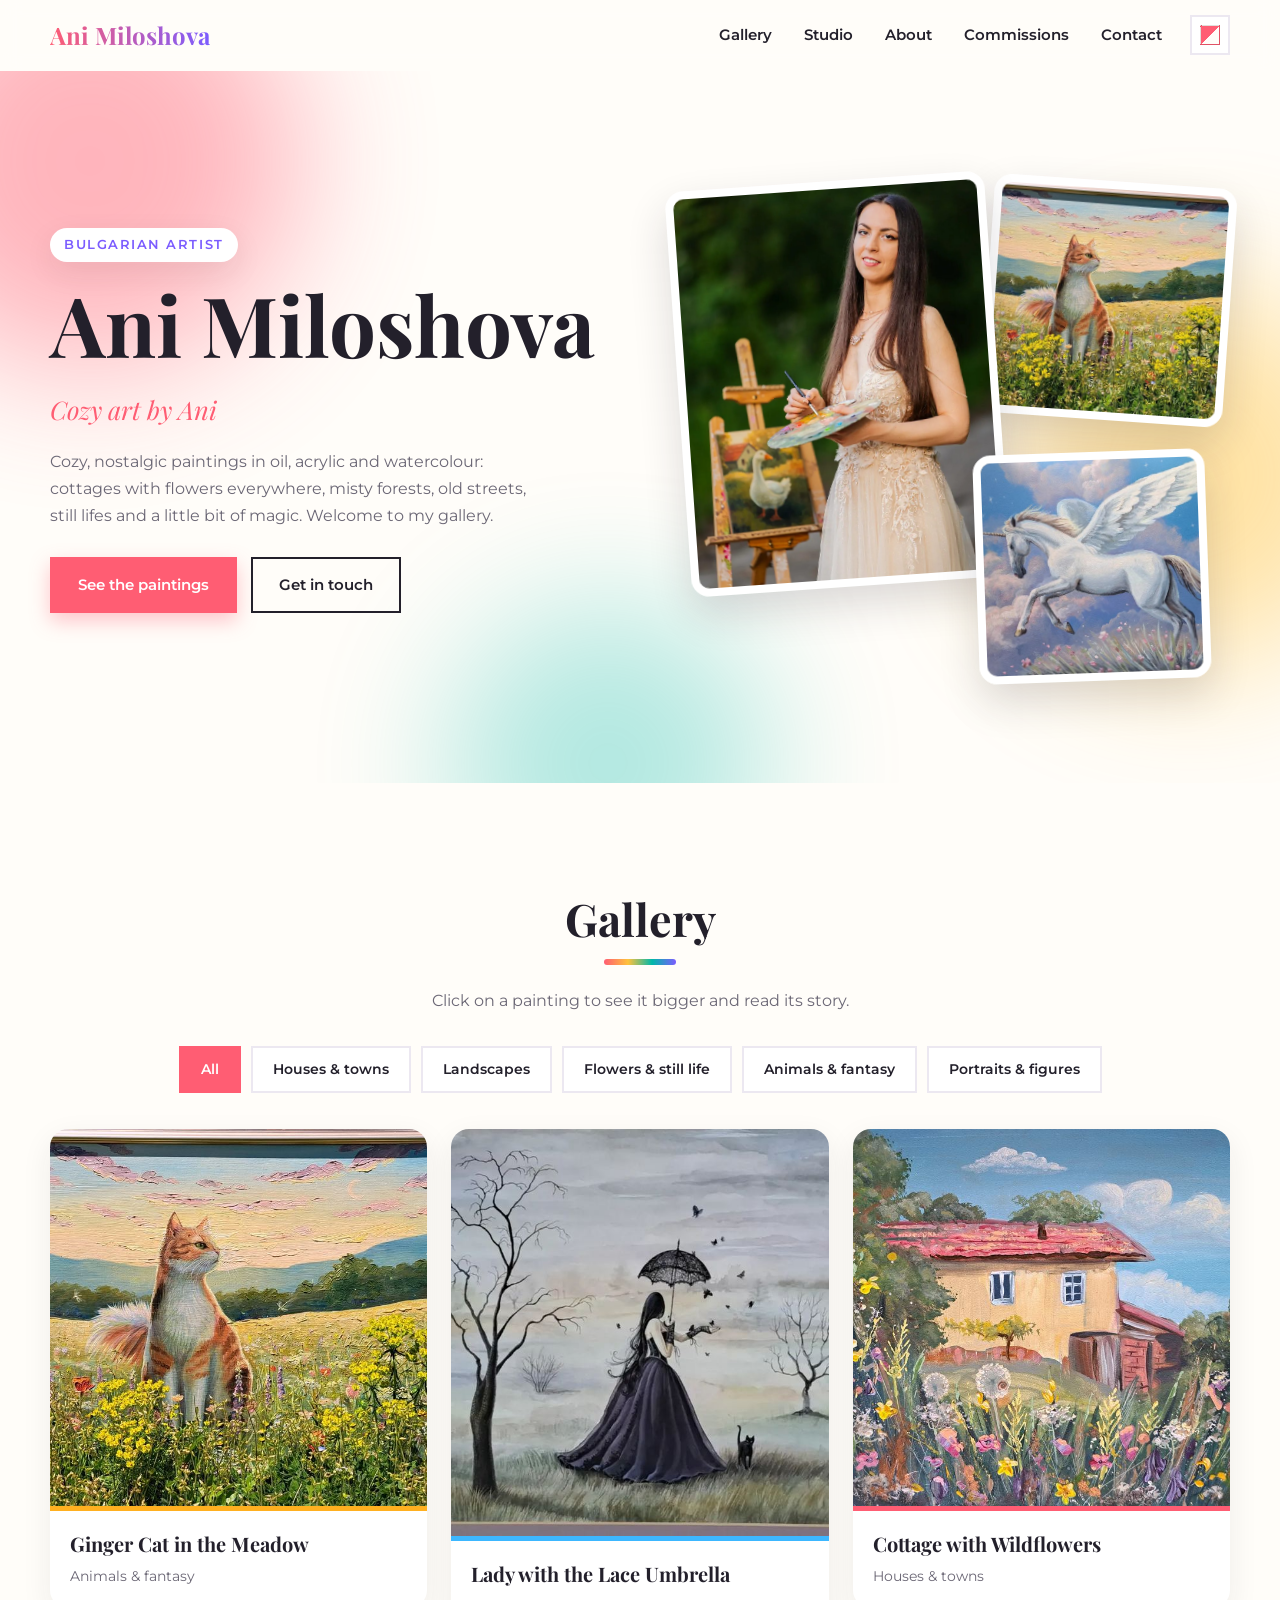
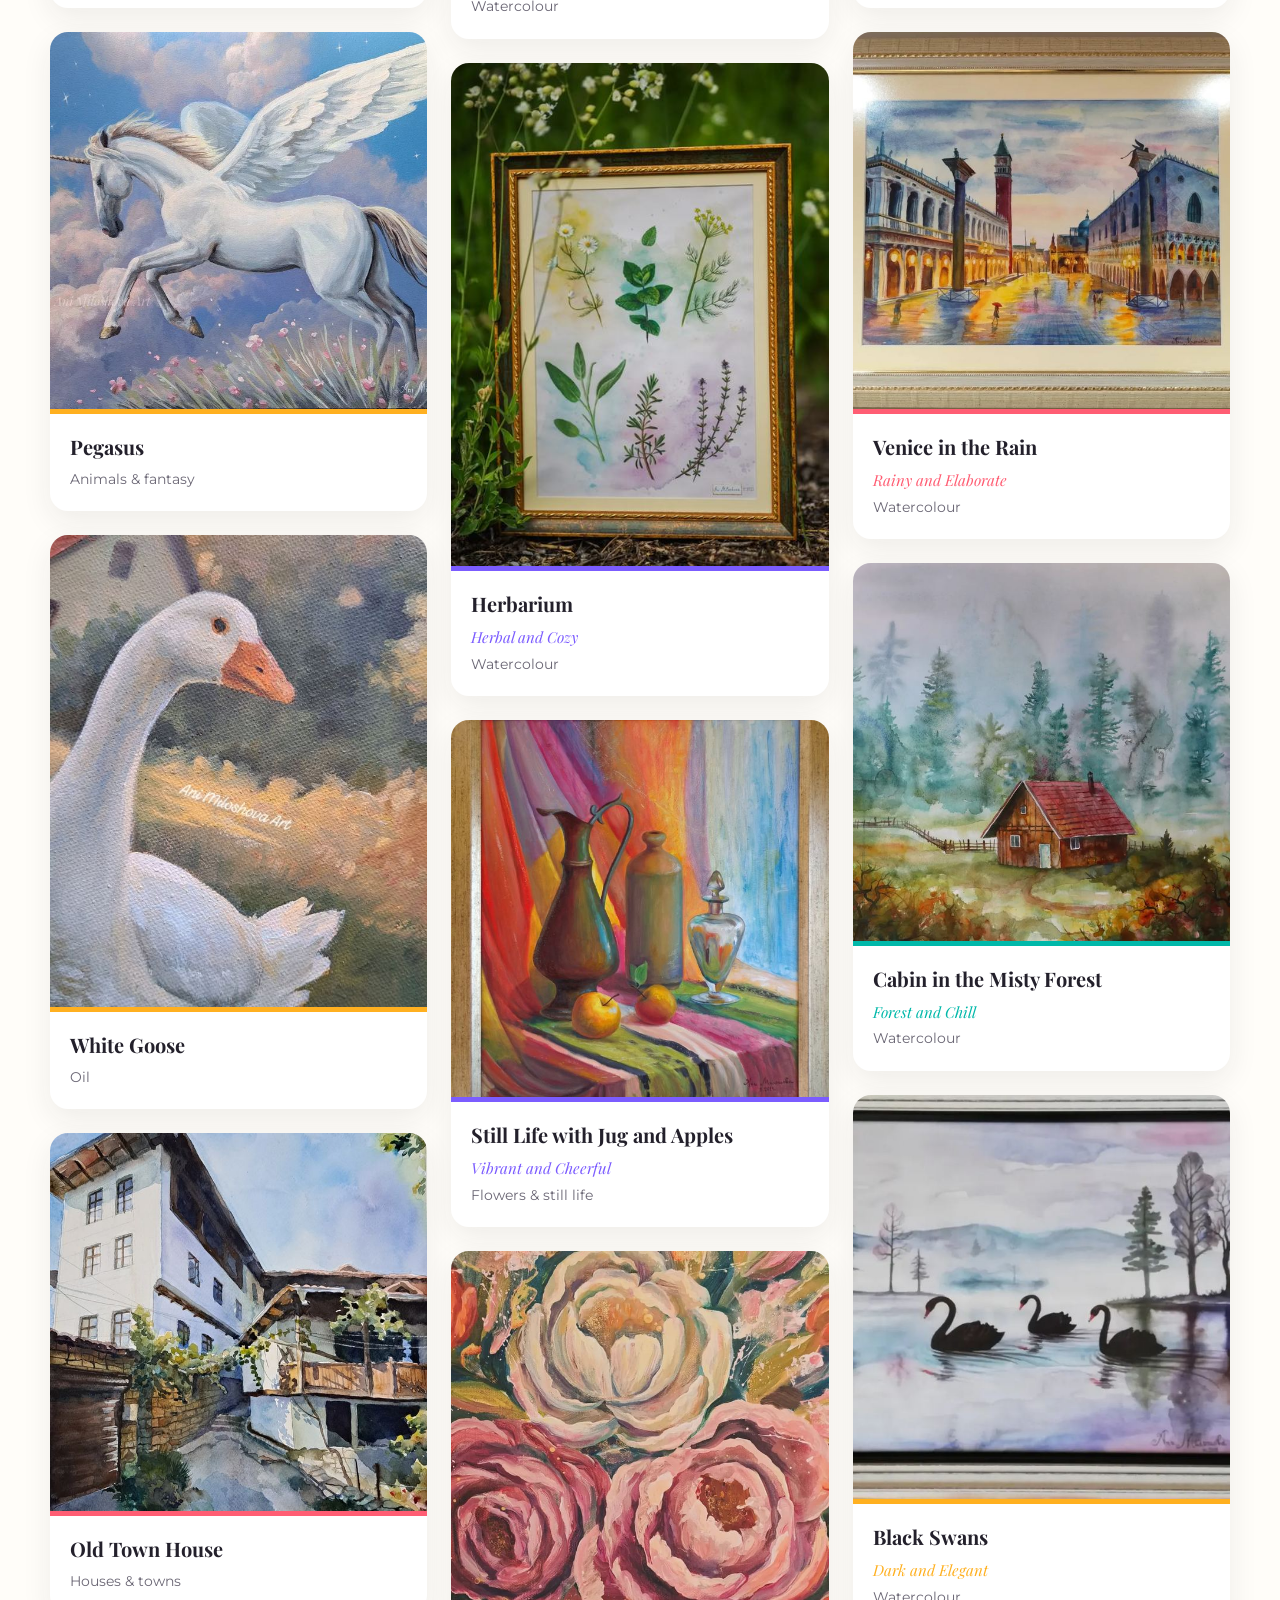
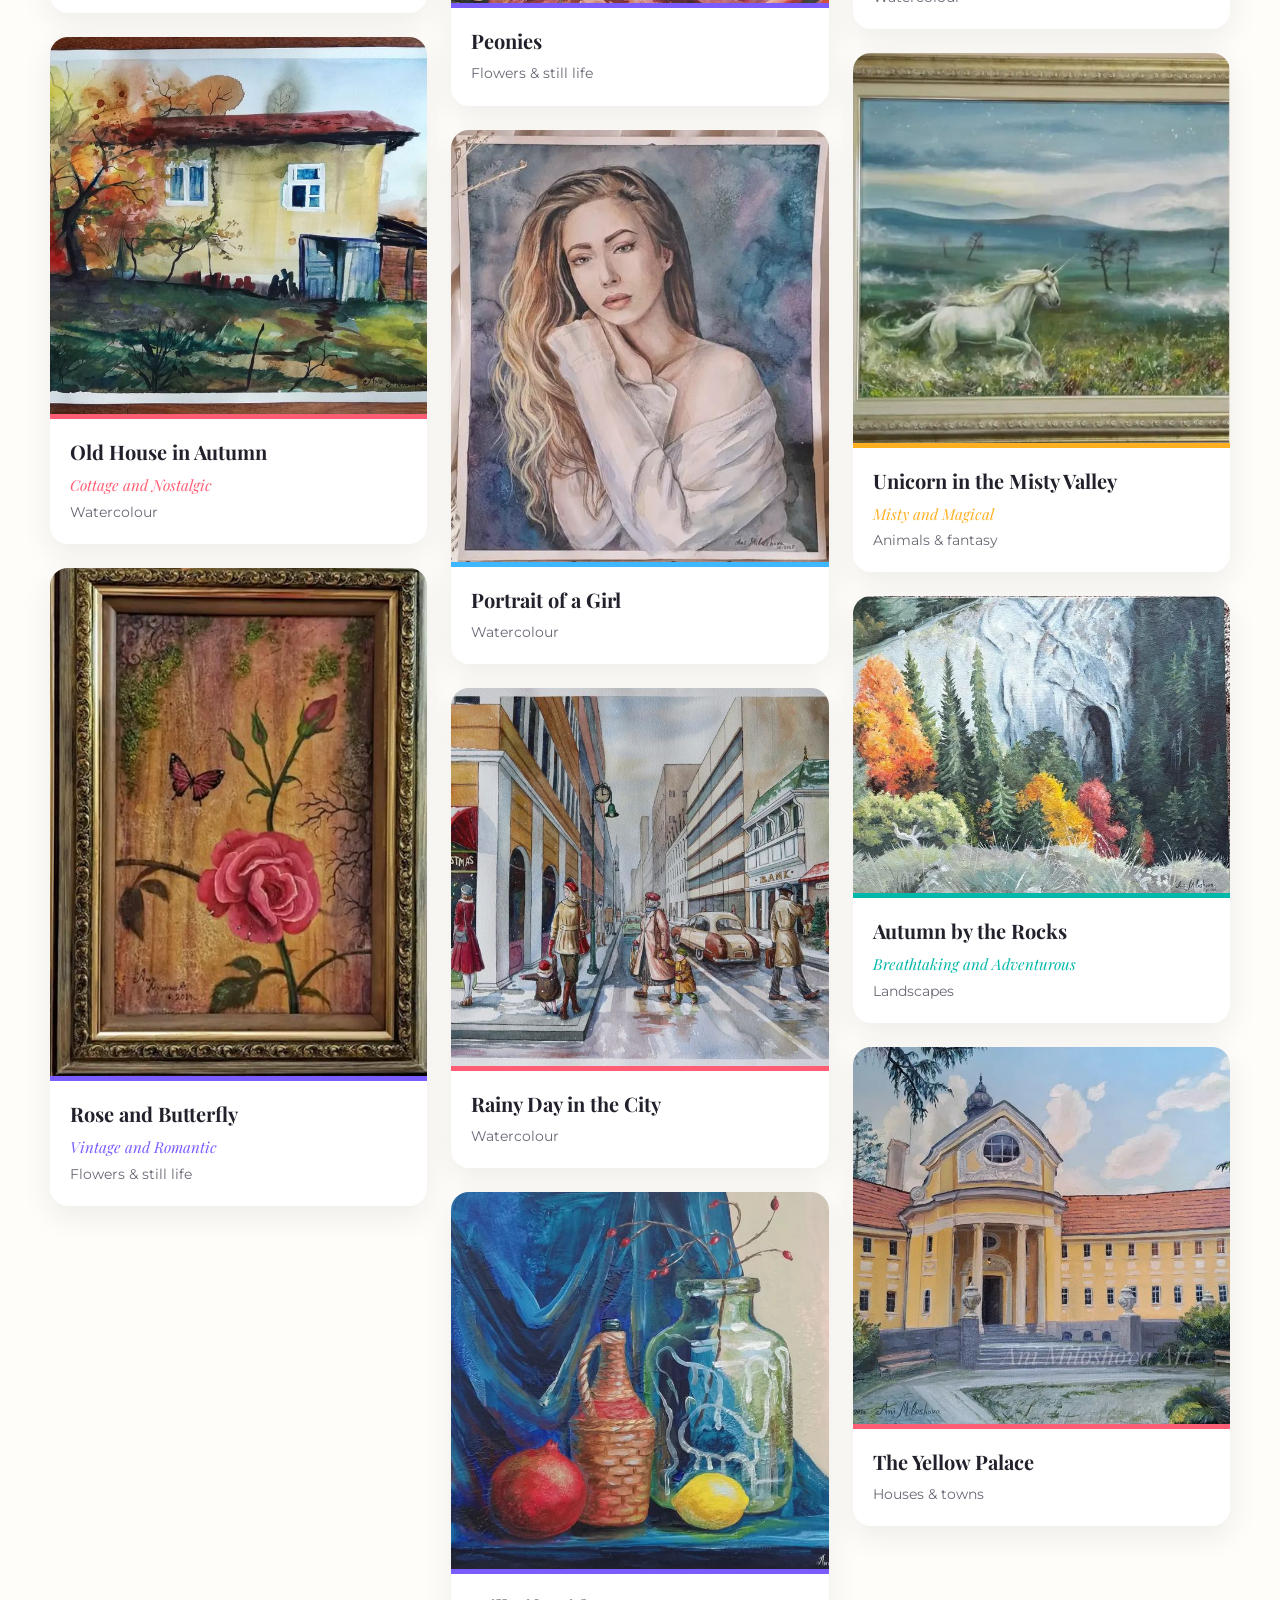
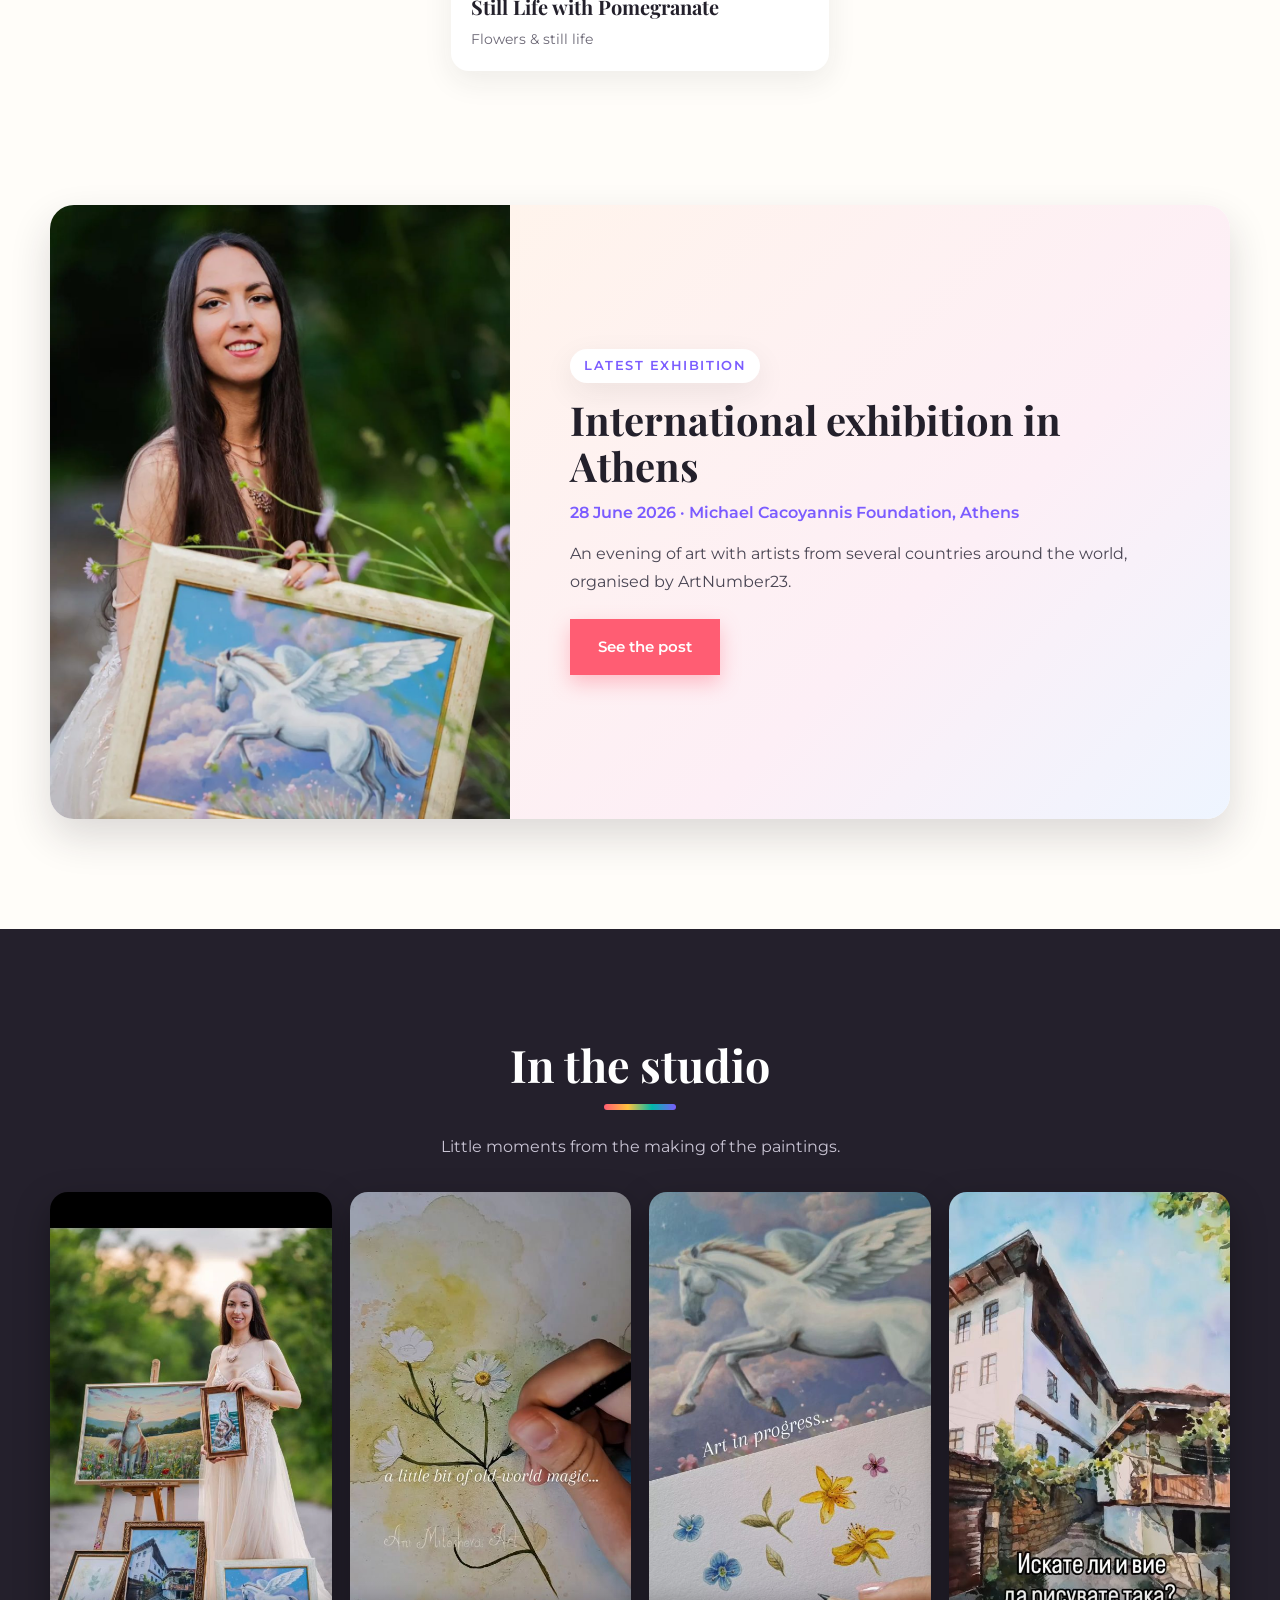
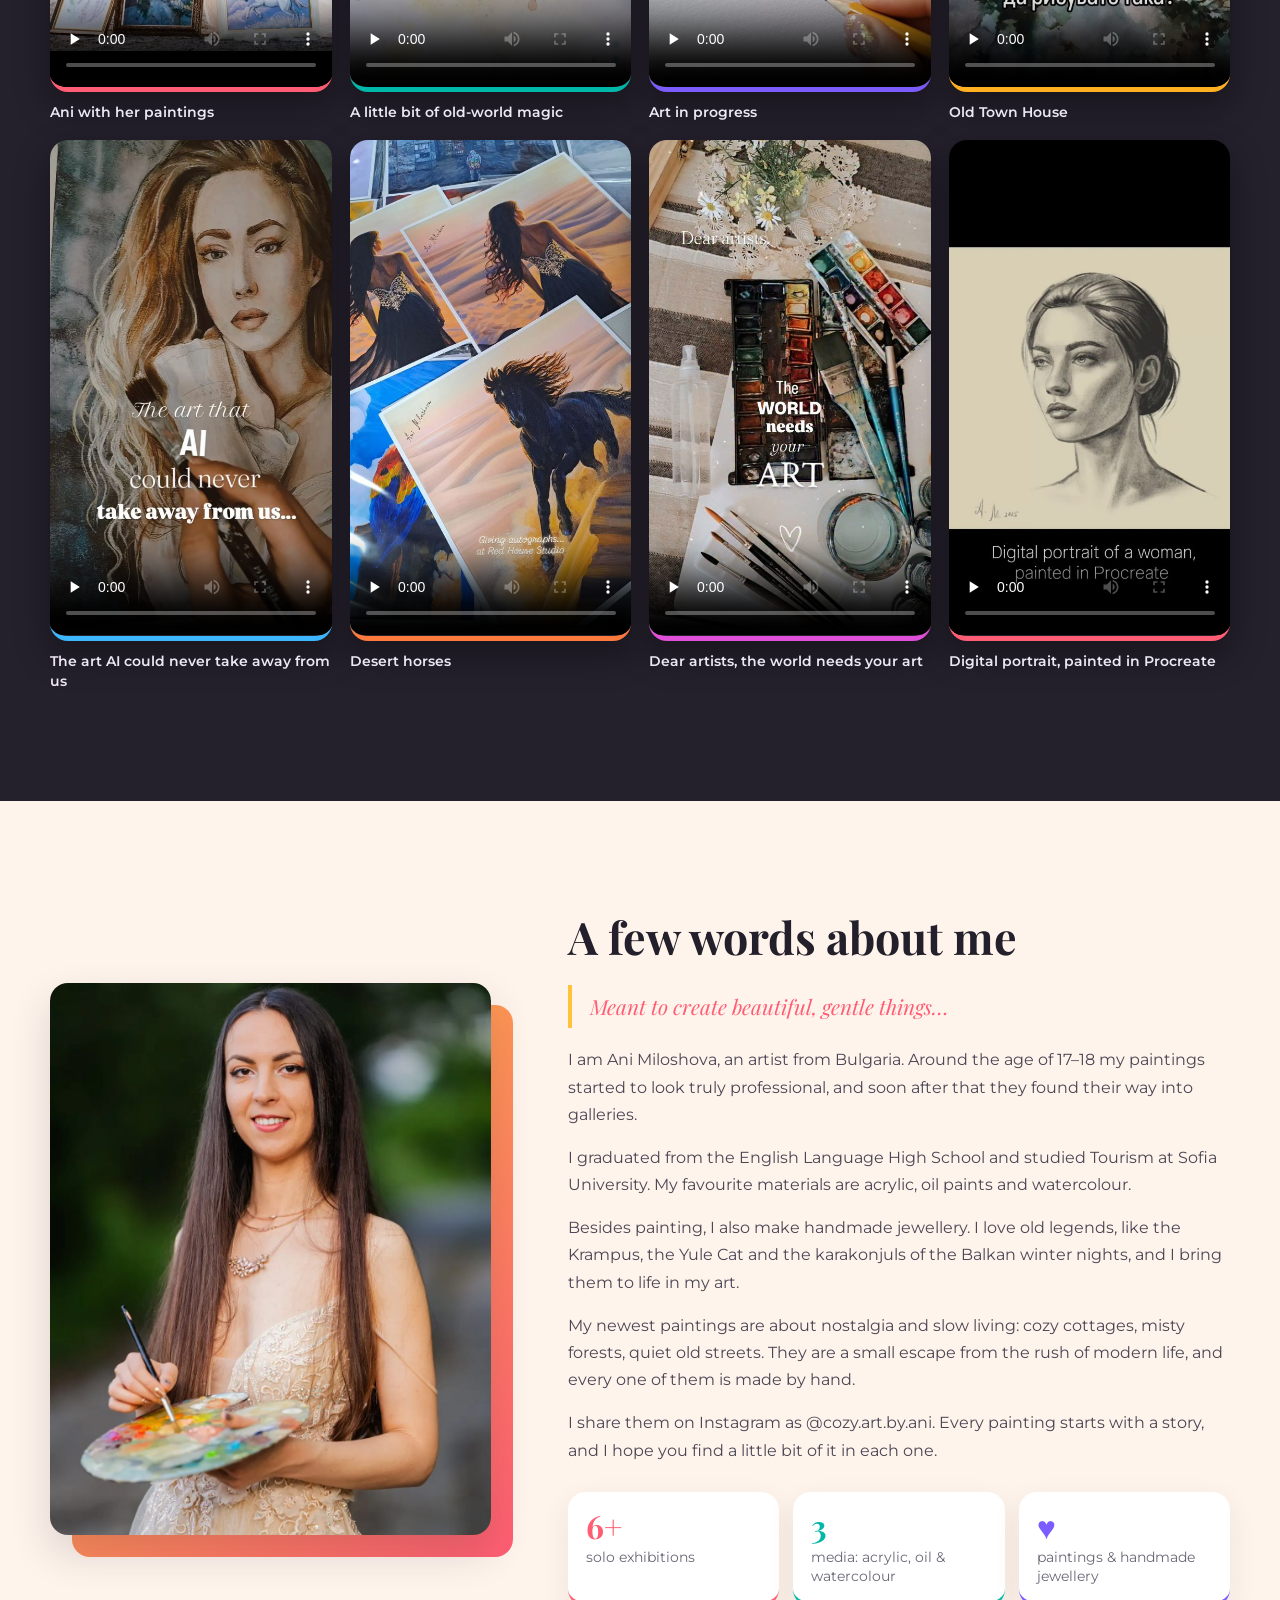
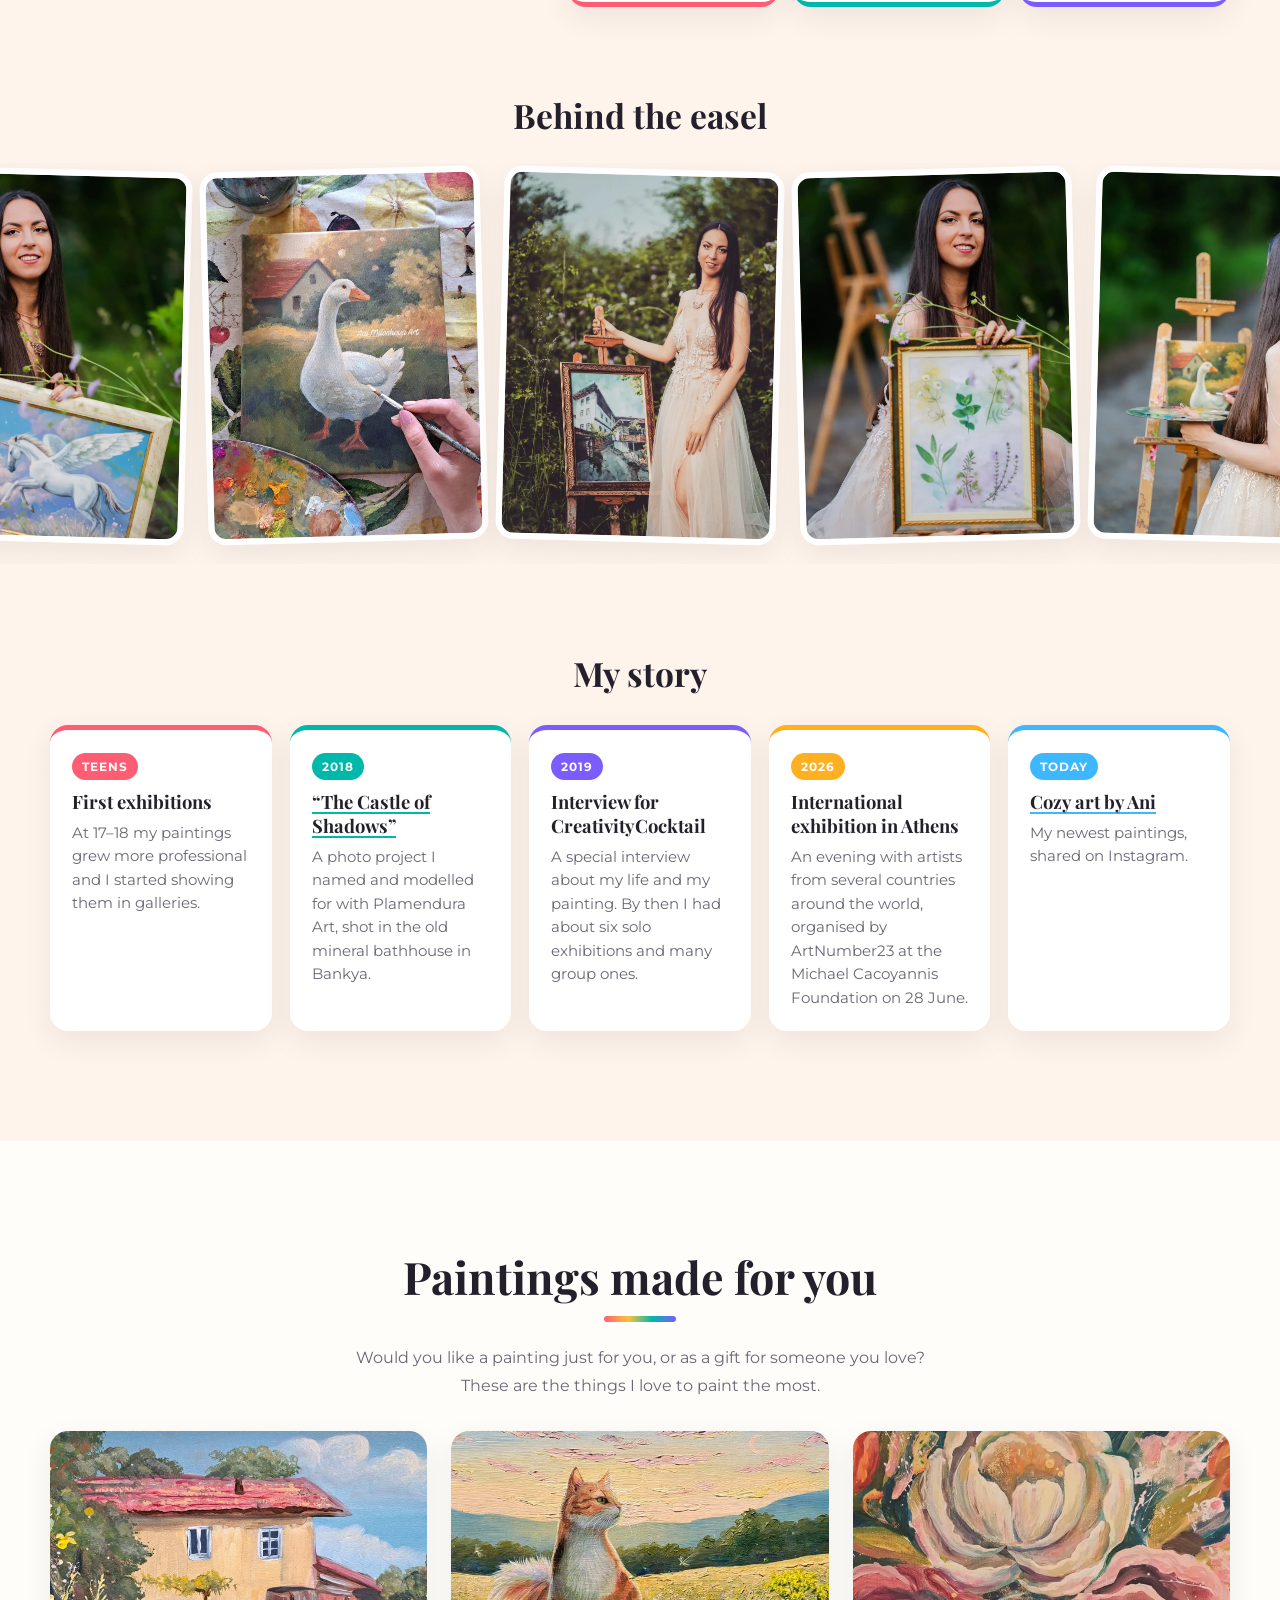
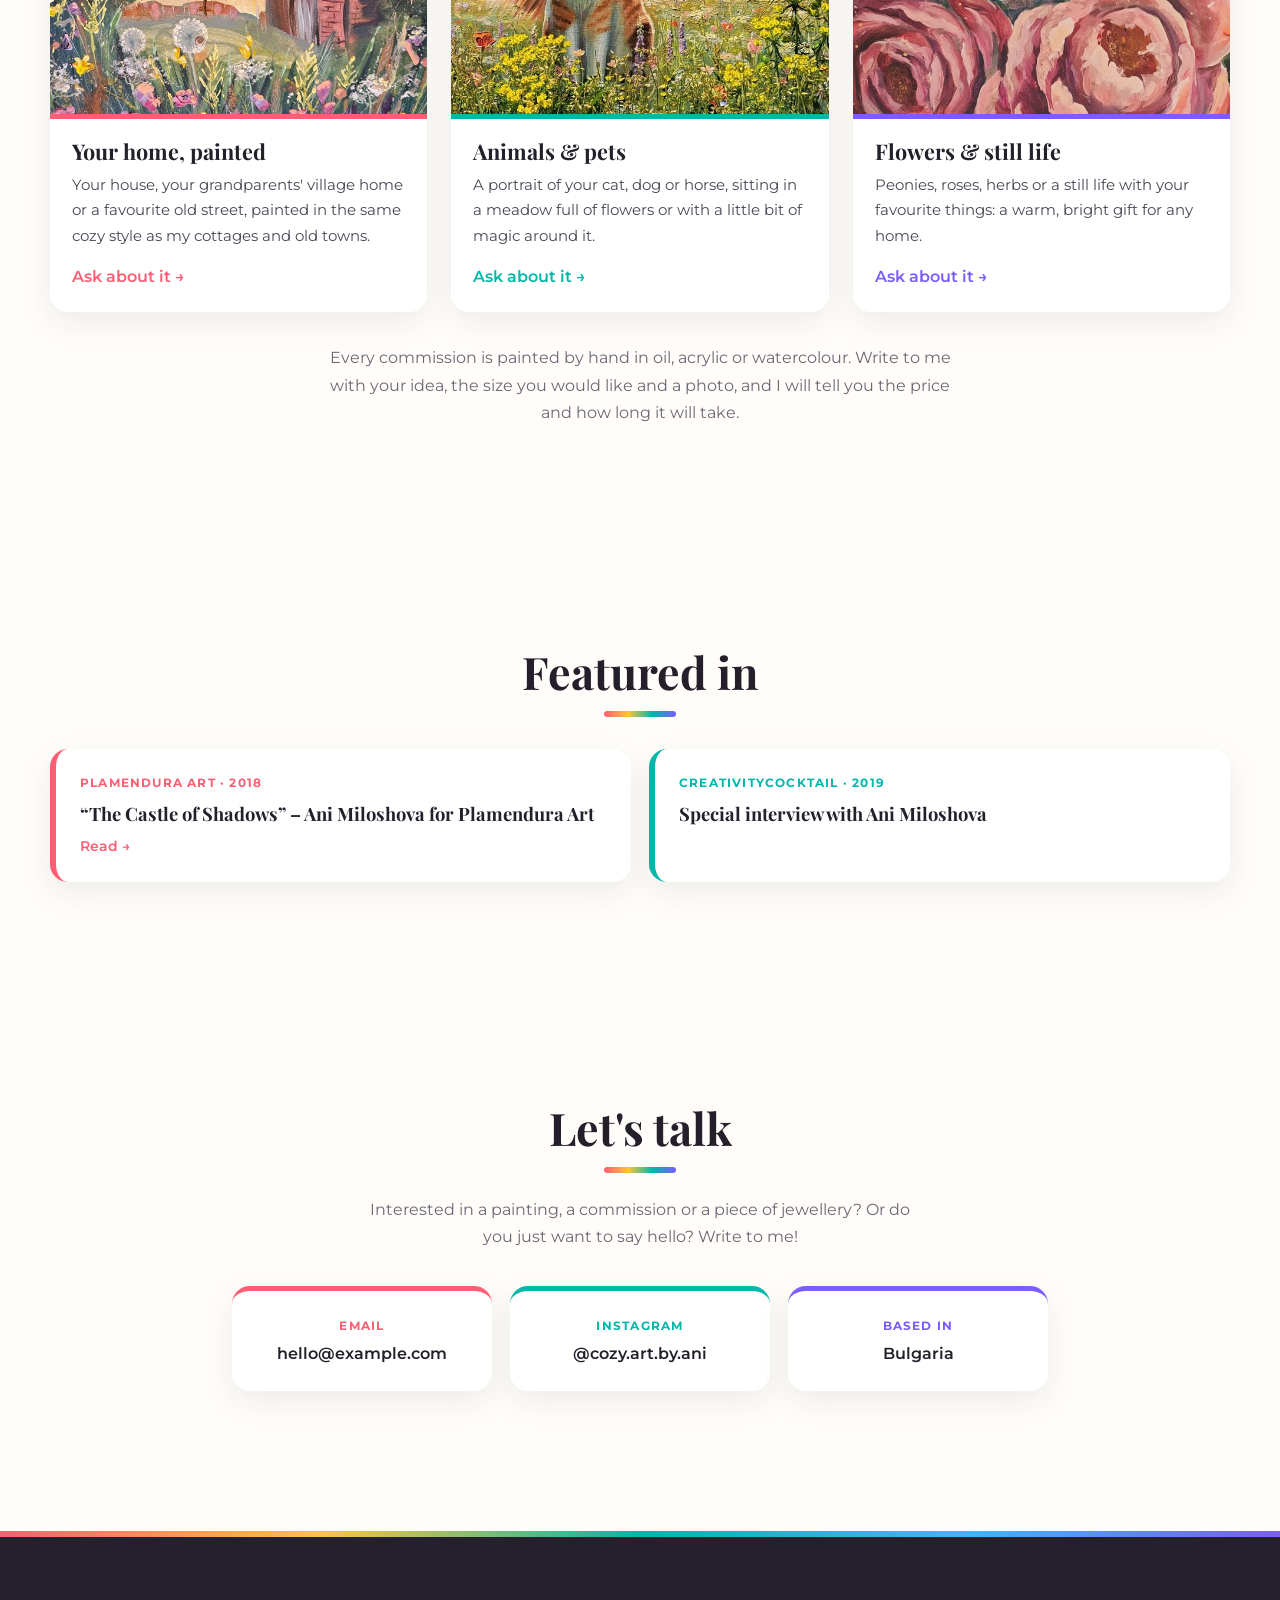
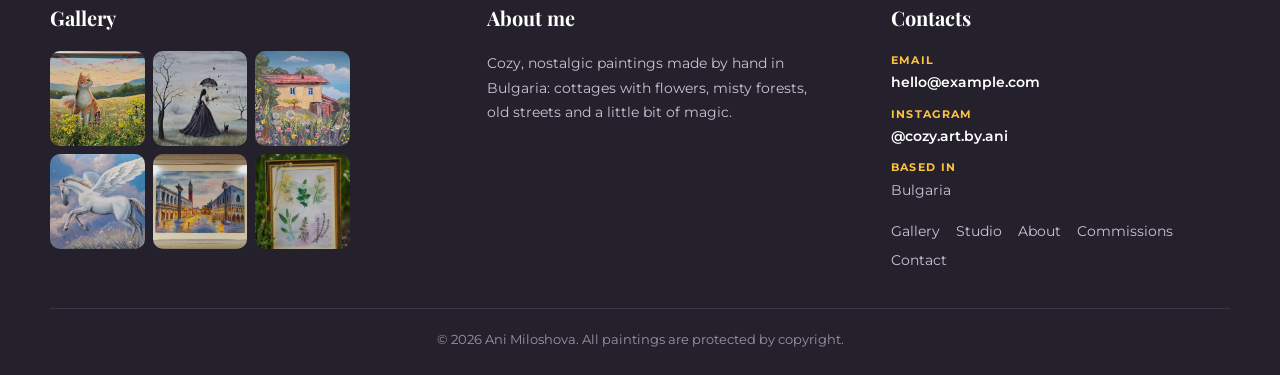
==== commit edafbccd: "Add colour themes with a switcher in the header Classic (the existing look, still the default), Dark" ====
--- a/Web/index.html
+++ b/Web/index.html
@@ -15,6 +15,10 @@
   <link rel="preconnect" href="https://fonts.gstatic.com" crossorigin>
   <link href="https://fonts.googleapis.com/css2?family=Montserrat:wght@400;500;600;700&family=Playfair+Display:ital,wght@0,500;0,700;1,500&display=swap" rel="stylesheet">
   <link rel="stylesheet" href="css/style.css">
+  <script>
+    // Apply the saved colour theme before the page paints (avoids a flash of the default theme).
+    try { var t = localStorage.getItem("theme"); if (t) document.documentElement.setAttribute("data-theme", t); } catch (e) {}
+  </script>
 </head>
 <body>
 
@@ -31,6 +35,12 @@
         <a href="#commissions">Commissions</a>
         <a href="#contact">Contact</a>
       </nav>
+      <div class="theme-switch">
+        <button class="theme-toggle" type="button" aria-label="Change colour theme" aria-haspopup="true" aria-expanded="false" aria-controls="theme-menu">
+          <span class="swatch" aria-hidden="true"></span>
+        </button>
+        <ul class="theme-menu" id="theme-menu" role="menu" hidden></ul>
+      </div>
     </div>
   </header>
 
--- a/Web/css/style.css
+++ b/Web/css/style.css
@@ -15,7 +15,11 @@
   --line:   #ece8f1;
   --bg:     #fffdf9;
   --tint:   #fff4ec;
-  --white:  #ffffff;
+  --white:  #ffffff;   /* text on coloured buttons and badges */
+  --surface: #ffffff;  /* cards, chips and photo frames */
+  --text-soft: #4a4654;
+  --header-bg: rgba(255, 253, 249, .85);
+  --event-bg: linear-gradient(135deg, #fff4ec, #fdeff6 60%, #eef5ff);
 
   --radius: 18px;
   --shadow: 0 10px 30px rgba(35, 32, 43, .08);
@@ -23,6 +27,69 @@
 
   --font-head: "Playfair Display", Georgia, serif;
   --font-body: "Montserrat", "Helvetica Neue", Arial, sans-serif;
+}
+
+/* ---------- Themes ----------
+   The block above is the default theme. Each theme below only overrides colours.
+   The switcher in the header sets <html data-theme="..."> and remembers the choice. */
+[data-theme="dark"] {
+  color-scheme: dark;
+  --ink:    #f1edf6;
+  --muted:  #a8a2b3;
+  --line:   #332e3d;
+  --bg:     #16141b;
+  --tint:   #1e1b25;
+  --surface: #24202c;
+  --text-soft: #cbc6d5;
+  --header-bg: rgba(22, 20, 27, .85);
+  --event-bg: linear-gradient(135deg, #2a2232, #2b2131 60%, #1f2433);
+  --shadow: 0 10px 30px rgba(0, 0, 0, .35);
+  --shadow-hover: 0 18px 40px rgba(0, 0, 0, .5);
+}
+[data-theme="ocean"] {
+  --coral:  #0077b6;
+  --sun:    #48cae4;
+  --teal:   #00a6a6;
+  --violet: #3a4fd8;
+  --sky:    #5ec8f0;
+  --ink:    #0b2540;
+  --muted:  #4f6d85;
+  --line:   #d3e6f1;
+  --bg:     #f3fbff;
+  --tint:   #e2f3fb;
+  --text-soft: #31506a;
+  --header-bg: rgba(243, 251, 255, .85);
+  --event-bg: linear-gradient(135deg, #e2f3fb, #e7efff 60%, #e6fbf7);
+}
+[data-theme="sunset"] {
+  --coral:  #e63946;
+  --sun:    #f4a261;
+  --teal:   #e76f51;
+  --violet: #9d4edd;
+  --sky:    #ff8fab;
+  --ink:    #2b1d24;
+  --muted:  #7a5f69;
+  --line:   #f4ddd0;
+  --bg:     #fff6ef;
+  --tint:   #ffe8dc;
+  --text-soft: #5a4049;
+  --header-bg: rgba(255, 246, 239, .85);
+  --event-bg: linear-gradient(135deg, #ffe8dc, #ffe3ec 60%, #f3e6ff);
+}
+[data-theme="forest"] {
+  --coral:  #2d6a4f;
+  --sun:    #d4a373;
+  --teal:   #52b788;
+  --violet: #6b4f8f;
+  --sky:    #74c69d;
+  --ink:    #1b2a22;
+  --muted:  #5c6f63;
+  --line:   #dbe7de;
+  --bg:     #f7fbf6;
+  --tint:   #e8f3ea;
+  --text-soft: #3e5246;
+  --header-bg: rgba(247, 251, 246, .85);
+  --event-bg: linear-gradient(135deg, #e8f3ea, #f4efe2 60%, #e6f2ef);
 }
 
 *, *::before, *::after { box-sizing: border-box; }
@@ -71,7 +138,7 @@
 .btn {
   display: inline-block;
   padding: 13px 26px;
-  border-radius: 999px;
+  border-radius: 0;
   font-weight: 600;
   font-size: .95rem;
   text-decoration: none;
@@ -83,12 +150,12 @@
 .btn-primary { background: var(--coral); color: var(--white); box-shadow: 0 8px 20px rgba(255, 93, 115, .35); }
 .btn-primary:hover { box-shadow: 0 12px 26px rgba(255, 93, 115, .45); }
 .btn-ghost { border-color: var(--ink); color: var(--ink); }
-.btn-ghost:hover { background: var(--ink); color: var(--white); }
+.btn-ghost:hover { background: var(--ink); color: var(--bg); }
 
 /* ---------- Header ---------- */
 .site-header {
   position: sticky; top: 0; z-index: 50;
-  background: rgba(255, 253, 249, .85);
+  background: var(--header-bg);
   backdrop-filter: blur(10px);
   -webkit-backdrop-filter: blur(10px);
   border-bottom: 1px solid transparent;
@@ -107,7 +174,7 @@
   color: transparent;
 }
 
-.site-nav { display: flex; gap: 32px; }
+.site-nav { display: flex; gap: 32px; margin-left: auto; }
 .site-nav a {
   text-decoration: none; font-weight: 600; font-size: .95rem;
   position: relative; padding: 4px 0;
@@ -121,6 +188,33 @@
 }
 .site-nav a:hover::after { transform: scaleX(1); }
 
+/* Theme switcher */
+.theme-switch { position: relative; margin-left: 28px; }
+.theme-toggle {
+  display: grid; place-items: center; width: 40px; height: 40px; padding: 0;
+  border: 2px solid var(--line); background: var(--surface); cursor: pointer;
+  transition: border-color .2s;
+}
+.theme-toggle:hover, .theme-toggle[aria-expanded="true"] { border-color: var(--coral); }
+.theme-toggle .swatch { width: 20px; height: 20px; }
+.theme-menu {
+  position: absolute; top: calc(100% + 10px); right: 0; z-index: 60;
+  min-width: 170px; margin: 0; padding: 6px; list-style: none;
+  background: var(--surface); border: 1px solid var(--line); box-shadow: var(--shadow-hover);
+}
+.theme-menu button {
+  display: flex; align-items: center; gap: 10px; width: 100%; padding: 9px 10px;
+  border: 0; background: none; color: var(--ink); font: inherit; font-size: .9rem; font-weight: 600;
+  text-align: left; cursor: pointer;
+}
+.theme-menu button:hover { background: var(--tint); }
+.theme-menu button[aria-checked="true"]::after { content: "✓"; margin-left: auto; color: var(--coral); }
+.swatch {
+  flex: none; width: 18px; height: 18px; border: 1px solid rgba(0, 0, 0, .12);
+  background: linear-gradient(135deg, var(--a) 0 50%, var(--b) 50% 100%);
+}
+.theme-toggle .swatch { --a: var(--coral); --b: var(--bg); }
+
 .nav-toggle { display: none; background: none; border: 0; padding: 8px; cursor: pointer; }
 .nav-toggle span { display: block; width: 24px; height: 2px; margin: 5px 0; background: var(--ink); transition: transform .25s, opacity .25s; }
 .nav-toggle[aria-expanded="true"] span:nth-child(1) { transform: translateY(7px) rotate(45deg); }
@@ -140,7 +234,7 @@
 .eyebrow {
   display: inline-block; margin: 0 0 14px;
   padding: 6px 14px; border-radius: 999px;
-  background: var(--white); box-shadow: var(--shadow);
+  background: var(--surface); box-shadow: var(--shadow);
   font-size: .8rem; font-weight: 600; letter-spacing: .12em; text-transform: uppercase;
   color: var(--violet);
 }
@@ -154,7 +248,7 @@
   position: absolute; margin: 0;
   border-radius: var(--radius); overflow: hidden;
   box-shadow: var(--shadow-hover);
-  border: 8px solid var(--white);
+  border: 8px solid var(--surface);
   cursor: pointer;
   transition: transform .35s;
   animation: float-in .8s both;
@@ -171,8 +265,8 @@
 .filters { display: flex; flex-wrap: wrap; justify-content: center; gap: 10px; margin-bottom: 36px; }
 .chip {
   font: inherit; font-size: .9rem; font-weight: 600;
-  padding: 9px 20px; border-radius: 999px;
-  border: 2px solid var(--line); background: var(--white); color: var(--ink);
+  padding: 9px 20px; border-radius: 0;
+  border: 2px solid var(--line); background: var(--surface); color: var(--ink);
   cursor: pointer; transition: all .2s;
 }
 .chip:hover { border-color: var(--chip-color, var(--coral)); }
@@ -185,7 +279,7 @@
 
 .card {
   margin: 0 0 24px;
-  background: var(--white);
+  background: var(--surface);
   border-radius: var(--radius);
   overflow: hidden;
   box-shadow: var(--shadow);
@@ -214,7 +308,7 @@
 }
 .status.sold { background: #ffe7ea; color: #d6334a; }
 .status.other { background: #efeaff; color: #5b3fd9; }
-.card .status { position: absolute; top: 14px; left: 14px; box-shadow: 0 2px 8px rgba(0, 0, 0, .1); background: var(--white); }
+.card .status { position: absolute; top: 14px; left: 14px; box-shadow: 0 2px 8px rgba(0, 0, 0, .1); background: var(--surface); }
 
 /* ---------- About ---------- */
 .about { display: grid; grid-template-columns: .8fr 1.2fr; gap: clamp(32px, 6vw, 80px); align-items: center; }
@@ -225,11 +319,11 @@
   background: linear-gradient(135deg, var(--sun), var(--coral));
 }
 .about-photo img { position: relative; border-radius: var(--radius); width: 100%; aspect-ratio: 4 / 5; object-fit: cover; box-shadow: var(--shadow-hover); }
-.about-text p { color: #4a4654; }
+.about-text p { color: var(--text-soft); }
 
 .facts { display: grid; grid-template-columns: repeat(auto-fit, minmax(140px, 1fr)); gap: 14px; margin-top: 28px; }
 .fact {
-  background: var(--white); border-radius: var(--radius); box-shadow: var(--shadow);
+  background: var(--surface); border-radius: var(--radius); box-shadow: var(--shadow);
   padding: 18px 18px 16px; border-bottom: 5px solid var(--accent);
 }
 .fact-value { display: block; font-family: var(--font-head); font-size: 2rem; font-weight: 700; line-height: 1; color: var(--accent); margin-bottom: 6px; }
@@ -243,7 +337,7 @@
   display: grid; grid-template-columns: repeat(auto-fit, minmax(200px, 1fr)); gap: 18px;
 }
 .timeline li {
-  position: relative; background: var(--white); border-radius: var(--radius);
+  position: relative; background: var(--surface); border-radius: var(--radius);
   box-shadow: var(--shadow); padding: 22px 22px 20px; border-top: 5px solid var(--accent);
 }
 .tl-year {
@@ -262,7 +356,7 @@
 .press-card {
   display: flex; flex-direction: column; gap: 8px;
   padding: 24px; border-radius: var(--radius); text-decoration: none;
-  background: var(--white); box-shadow: var(--shadow); border-left: 6px solid var(--accent);
+  background: var(--surface); box-shadow: var(--shadow); border-left: 6px solid var(--accent);
   transition: transform .25s, box-shadow .25s;
 }
 a.press-card:hover { transform: translateY(-4px); box-shadow: var(--shadow-hover); }
@@ -277,7 +371,7 @@
 .contact-card {
   flex: 1 1 220px; max-width: 260px;
   padding: 24px; border-radius: var(--radius);
-  background: var(--white); box-shadow: var(--shadow);
+  background: var(--surface); box-shadow: var(--shadow);
   text-decoration: none; border-top: 5px solid var(--accent);
   transition: transform .25s, box-shadow .25s;
 }
@@ -287,8 +381,8 @@
 
 .social { display: flex; justify-content: center; flex-wrap: wrap; gap: 12px; }
 .social a {
-  padding: 10px 22px; border-radius: 999px; text-decoration: none; font-weight: 600; font-size: .9rem;
-  background: var(--ink); color: var(--white); transition: background .2s, transform .2s;
+  padding: 10px 22px; border-radius: 0; text-decoration: none; font-weight: 600; font-size: .9rem;
+  background: var(--ink); color: var(--bg); transition: background .2s, transform .2s;
 }
 .social a:hover { background: var(--violet); transform: translateY(-2px); }
 
@@ -328,7 +422,8 @@
 }
 
 @media (max-width: 700px) {
-  .nav-toggle { display: block; }
+  .nav-toggle { display: block; order: 3; }
+  .theme-switch { margin-left: auto; margin-right: 8px; }
   .site-nav {
     position: absolute; top: 70px; left: 0; right: 0;
     flex-direction: column; gap: 0;
@@ -400,7 +495,7 @@
 .moment:last-child { margin-right: auto; }
 .moment img {
   width: 100%; aspect-ratio: 3 / 4; object-fit: cover; border-radius: var(--radius);
-  box-shadow: var(--shadow); border: 6px solid var(--white);
+  box-shadow: var(--shadow); border: 6px solid var(--surface);
 }
 .moment:nth-child(odd) img { transform: rotate(-1.5deg); }
 .moment:nth-child(even) img { transform: rotate(1.5deg); }
@@ -419,7 +514,7 @@
 .section-event { padding-top: 0; }
 .event-card {
   display: grid; grid-template-columns: auto 1fr; align-items: stretch;
-  background: var(--white); border-radius: calc(var(--radius) + 6px); overflow: hidden;
+  background: var(--surface); border-radius: calc(var(--radius) + 6px); overflow: hidden;
   box-shadow: var(--shadow-hover);
 }
 /* The whole photo is shown at its own shape (no cropping); the text column takes the rest. */
@@ -427,17 +522,17 @@
 .event-img img { display: block; width: auto; height: auto; max-width: min(42vw, 460px); max-height: 620px; }
 .event-body {
   padding: clamp(32px, 5vw, 60px); display: flex; flex-direction: column; justify-content: center; align-items: flex-start;
-  background: linear-gradient(135deg, #fff4ec, #fdeff6 60%, #eef5ff);
+  background: var(--event-bg);
 }
 .event-body h2 { font-size: clamp(1.8rem, 3.4vw, 2.5rem); margin-bottom: 10px; }
 .event-when { font-weight: 600; color: var(--violet); margin: 0 0 14px; }
-.event-text { color: #4a4654; margin: 0 0 24px; }
+.event-text { color: var(--text-soft); margin: 0 0 24px; }
 .event-img[hidden] + .event-body { grid-column: 1 / -1; }
 
 /* Commissions */
 .services { display: grid; grid-template-columns: repeat(auto-fit, minmax(250px, 1fr)); gap: 24px; }
 .service {
-  display: flex; flex-direction: column; background: var(--white); border-radius: var(--radius);
+  display: flex; flex-direction: column; background: var(--surface); border-radius: var(--radius);
   overflow: hidden; box-shadow: var(--shadow); transition: transform .3s, box-shadow .3s;
 }
 .service:hover { transform: translateY(-6px); box-shadow: var(--shadow-hover); }
@@ -446,7 +541,7 @@
 .service:hover .service-img img { transform: scale(1.05); }
 .service-body { flex: 1; display: flex; flex-direction: column; padding: 20px 22px 22px; border-top: 5px solid var(--accent); }
 .service-body h3 { font-size: 1.35rem; margin-bottom: 8px; }
-.service-body p { margin: 0 0 14px; color: #4a4654; font-size: .95rem; }
+.service-body p { margin: 0 0 14px; color: var(--text-soft); font-size: .95rem; }
 .service-price { font-weight: 700; color: var(--accent) !important; }
 .service-ask { margin-top: auto; font-weight: 600; color: var(--accent); text-decoration: none; }
 .service-ask:hover { text-decoration: underline; }
@@ -454,7 +549,7 @@
 
 /* Kind words */
 .quotes { display: grid; grid-template-columns: repeat(auto-fit, minmax(260px, 1fr)); gap: 22px; }
-.quote { margin: 0; padding: 28px 26px 24px; background: var(--white); border-radius: var(--radius); box-shadow: var(--shadow); border-top: 5px solid var(--accent); }
+.quote { margin: 0; padding: 28px 26px 24px; background: var(--surface); border-radius: var(--radius); box-shadow: var(--shadow); border-top: 5px solid var(--accent); }
 .quote blockquote { margin: 0 0 16px; font-family: var(--font-head); font-style: italic; font-size: 1.1rem; line-height: 1.6; }
 .quote blockquote::before { content: "“"; display: block; font-size: 3rem; line-height: .8; color: var(--accent); }
 .quote figcaption strong { display: block; }
@@ -501,7 +596,7 @@
 
 .lb-btn, .lb-nav {
   display: grid; place-items: center;
-  width: 44px; height: 44px; border-radius: 50%;
+  width: 44px; height: 44px; border-radius: 0;
   border: 1px solid rgba(255, 255, 255, .18); background: rgba(255, 255, 255, .06);
   color: #f3efe8; cursor: pointer; line-height: 1;
   transition: background .2s, border-color .2s, opacity .3s;
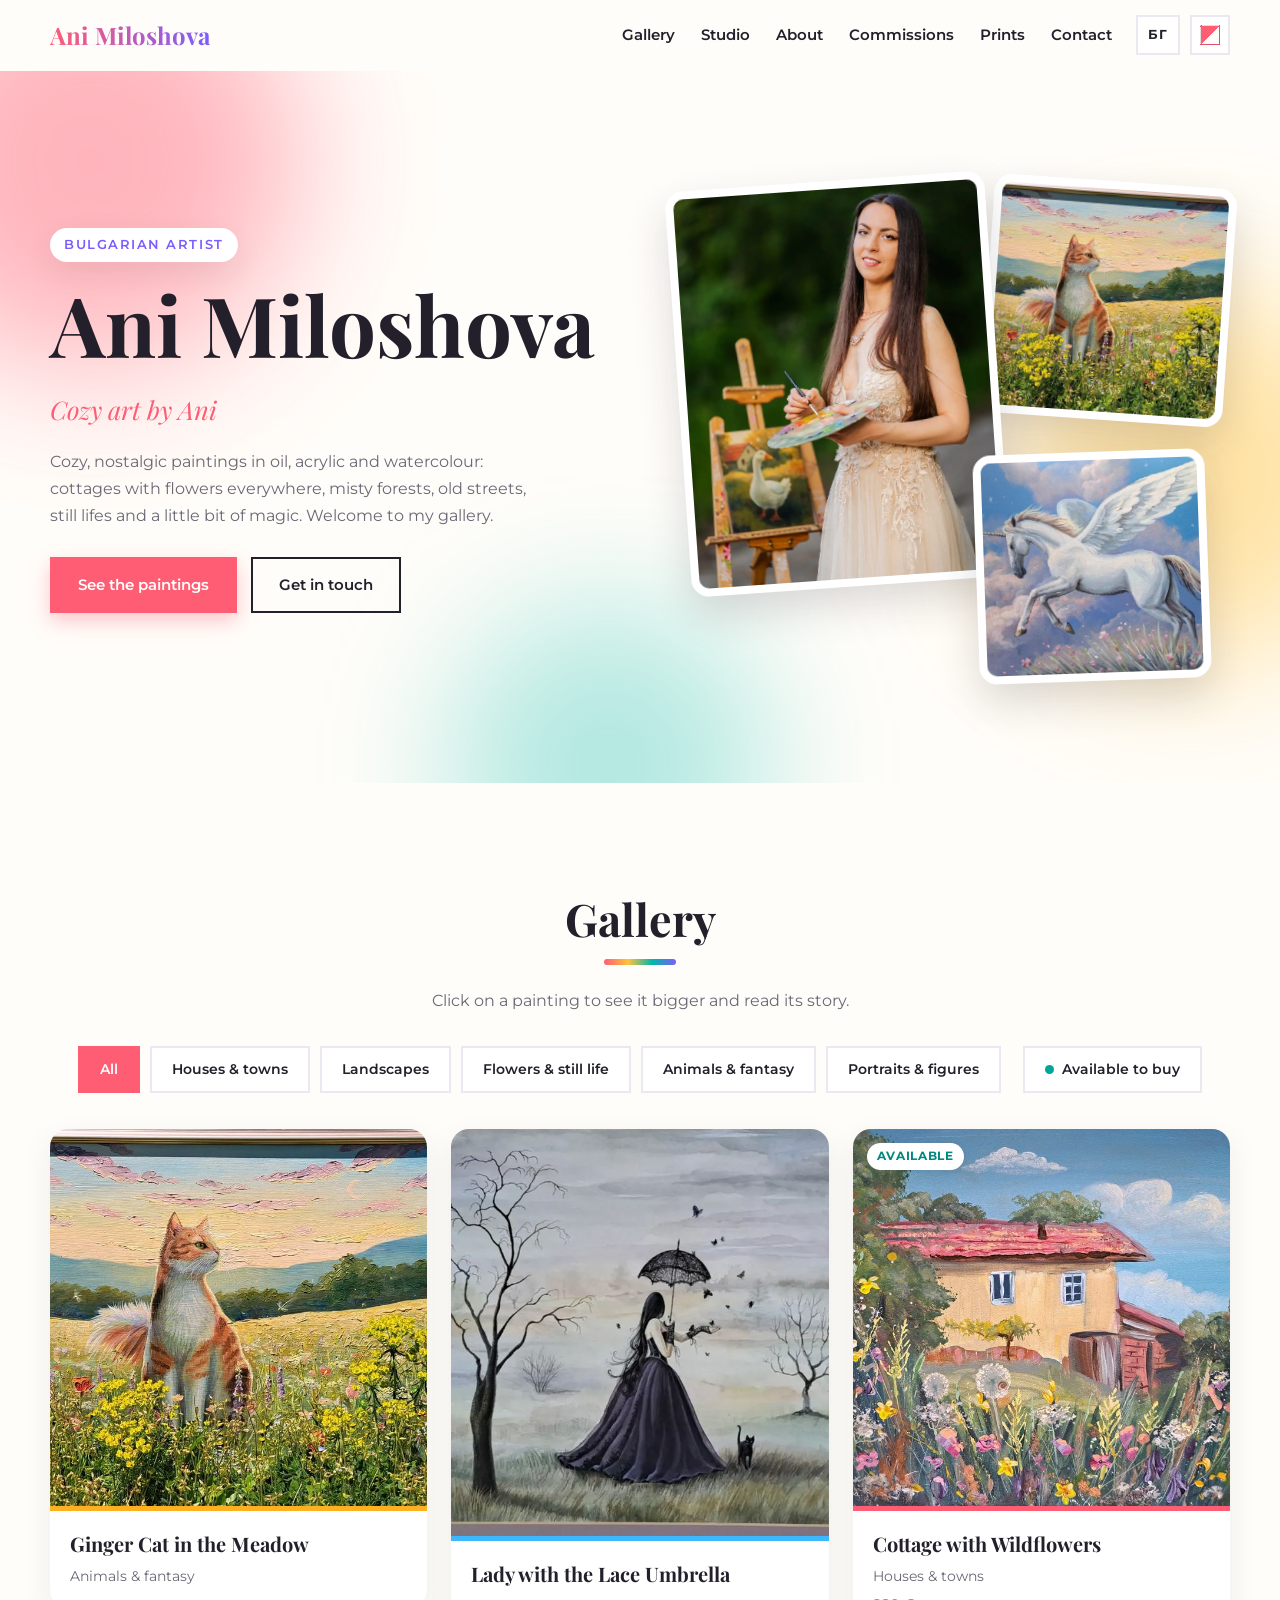
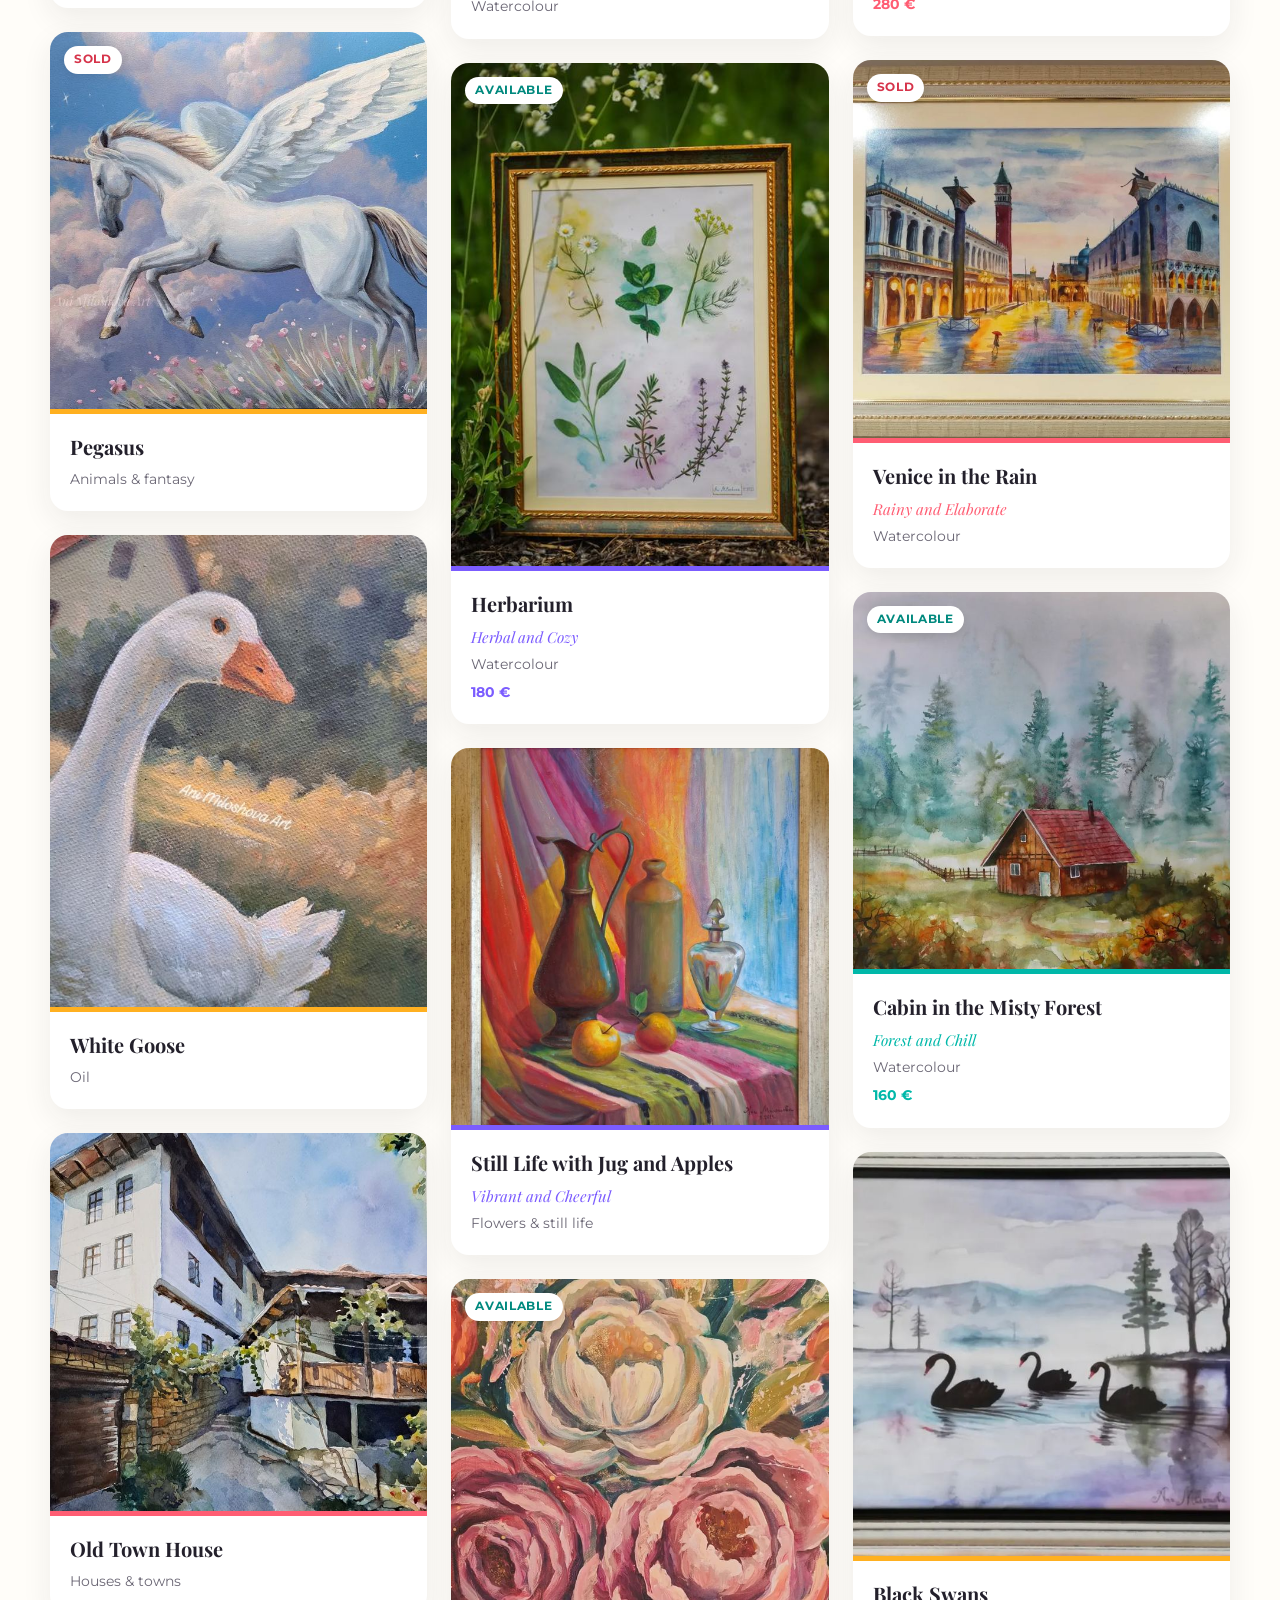
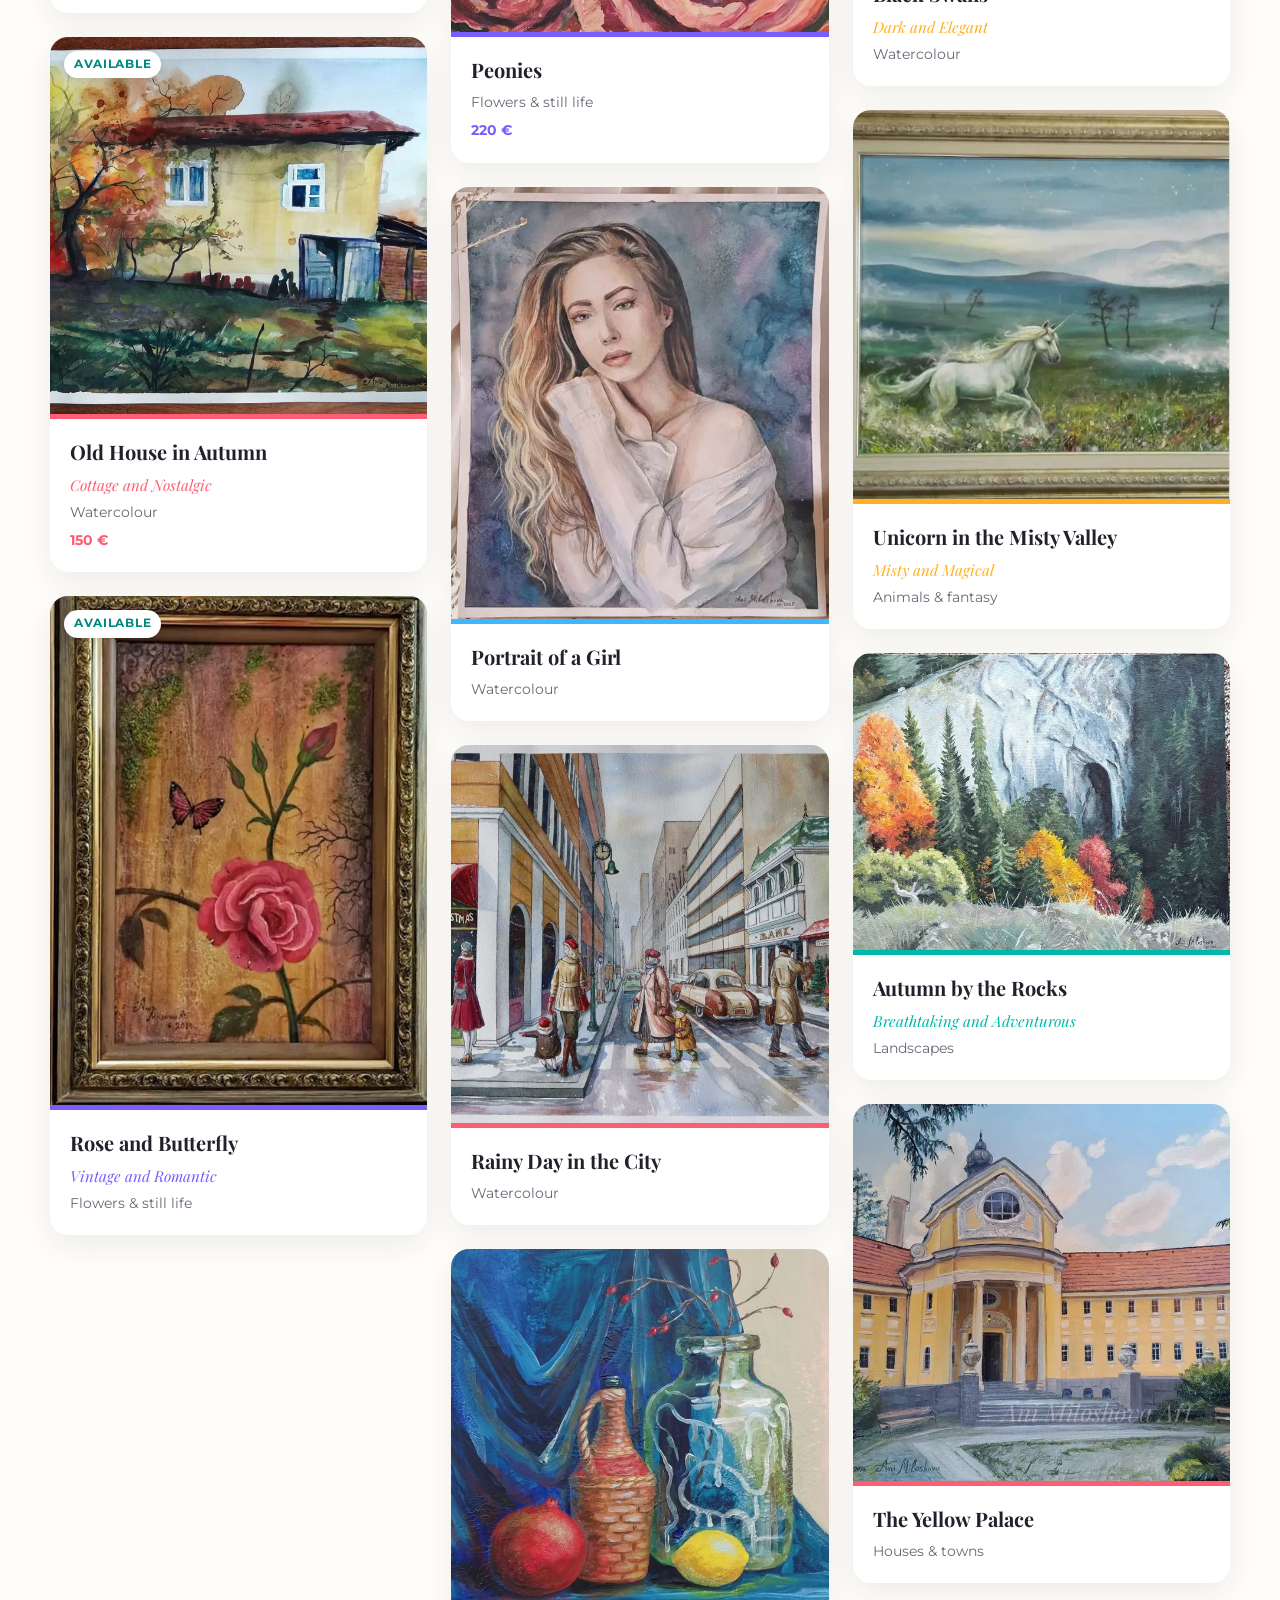
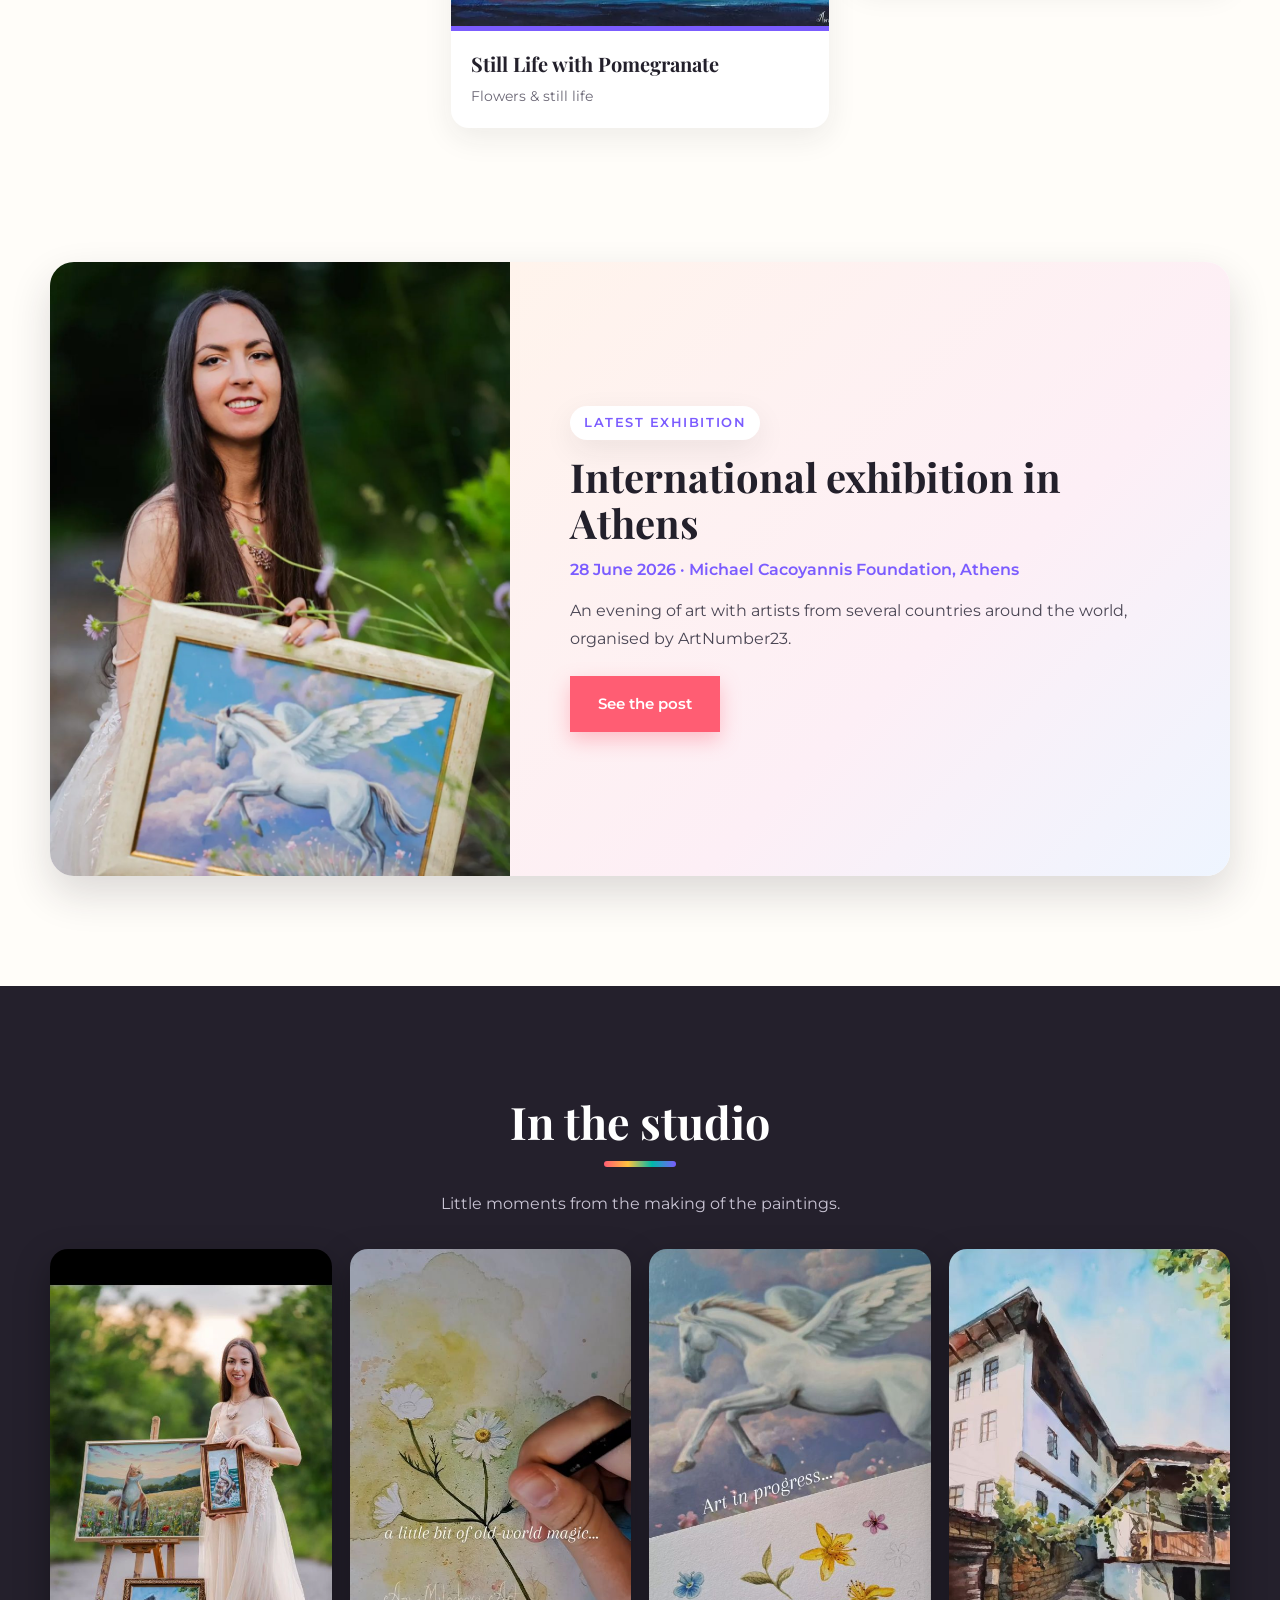
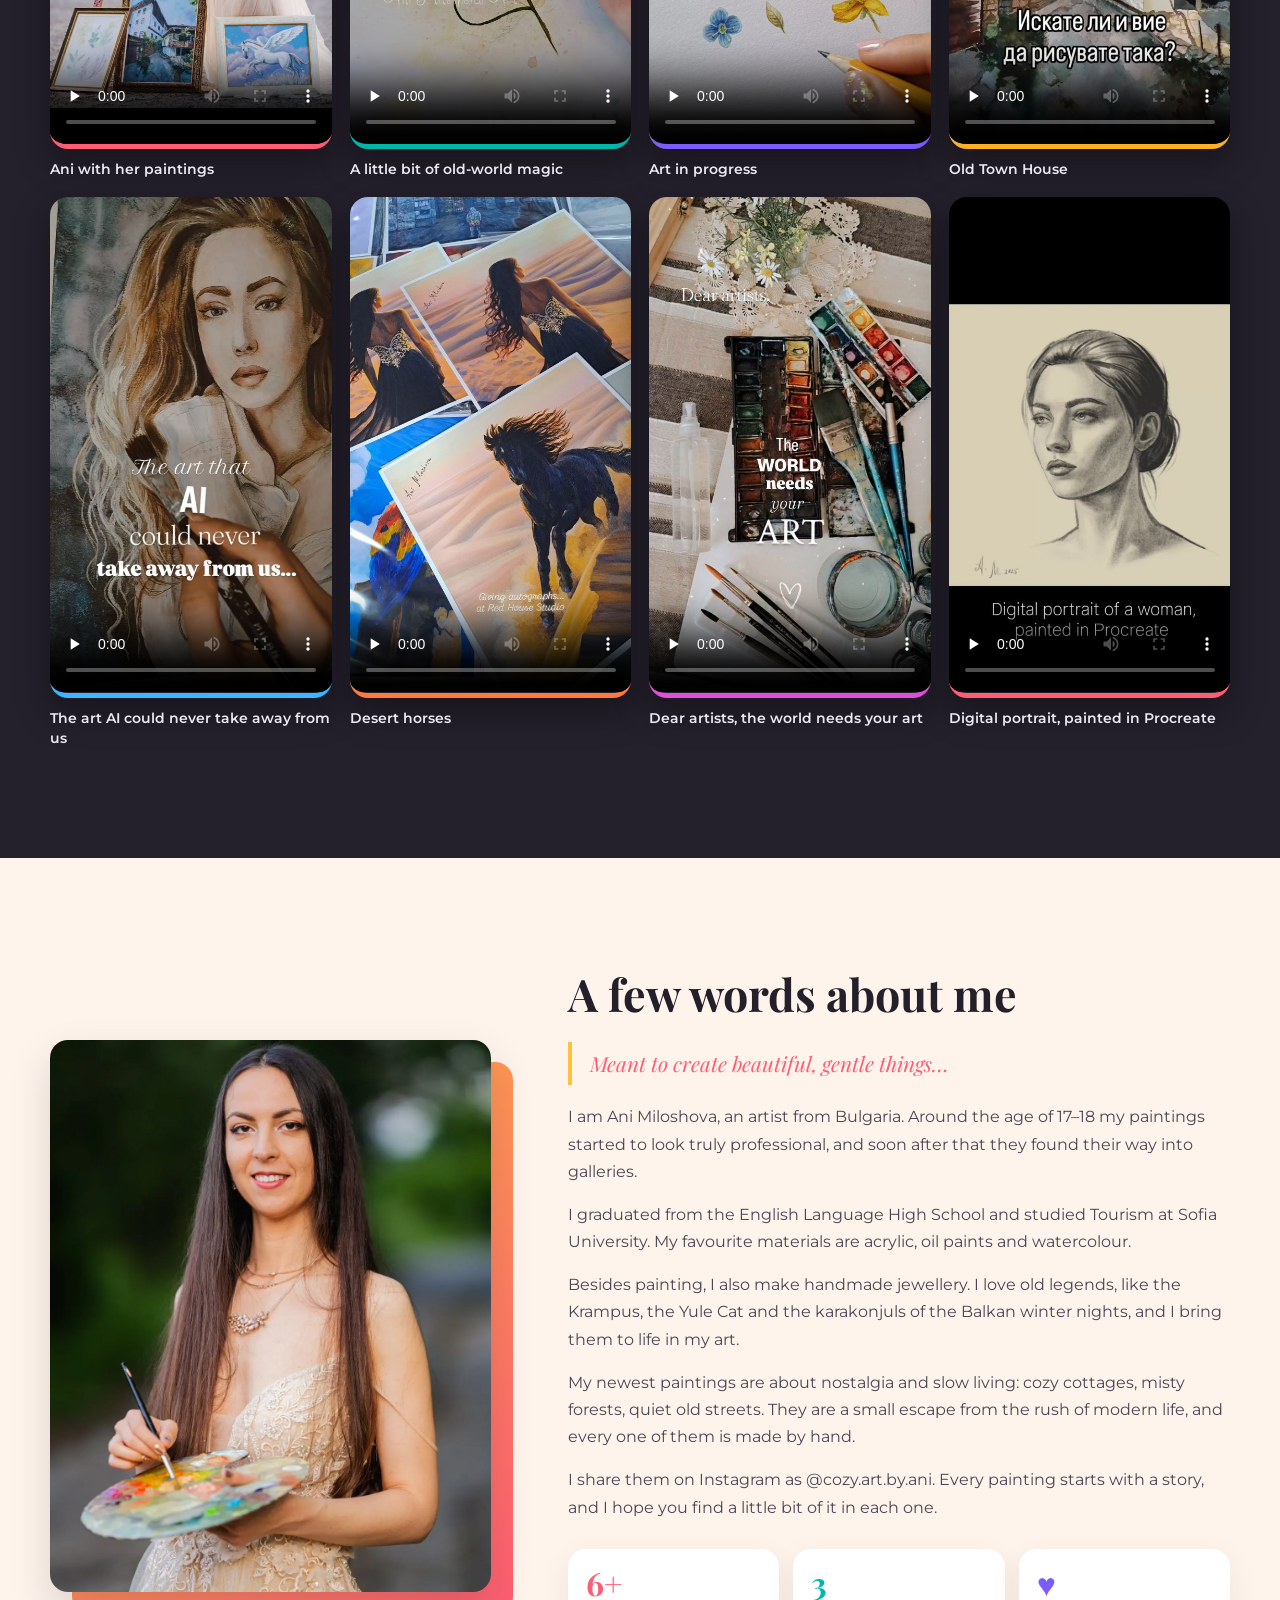
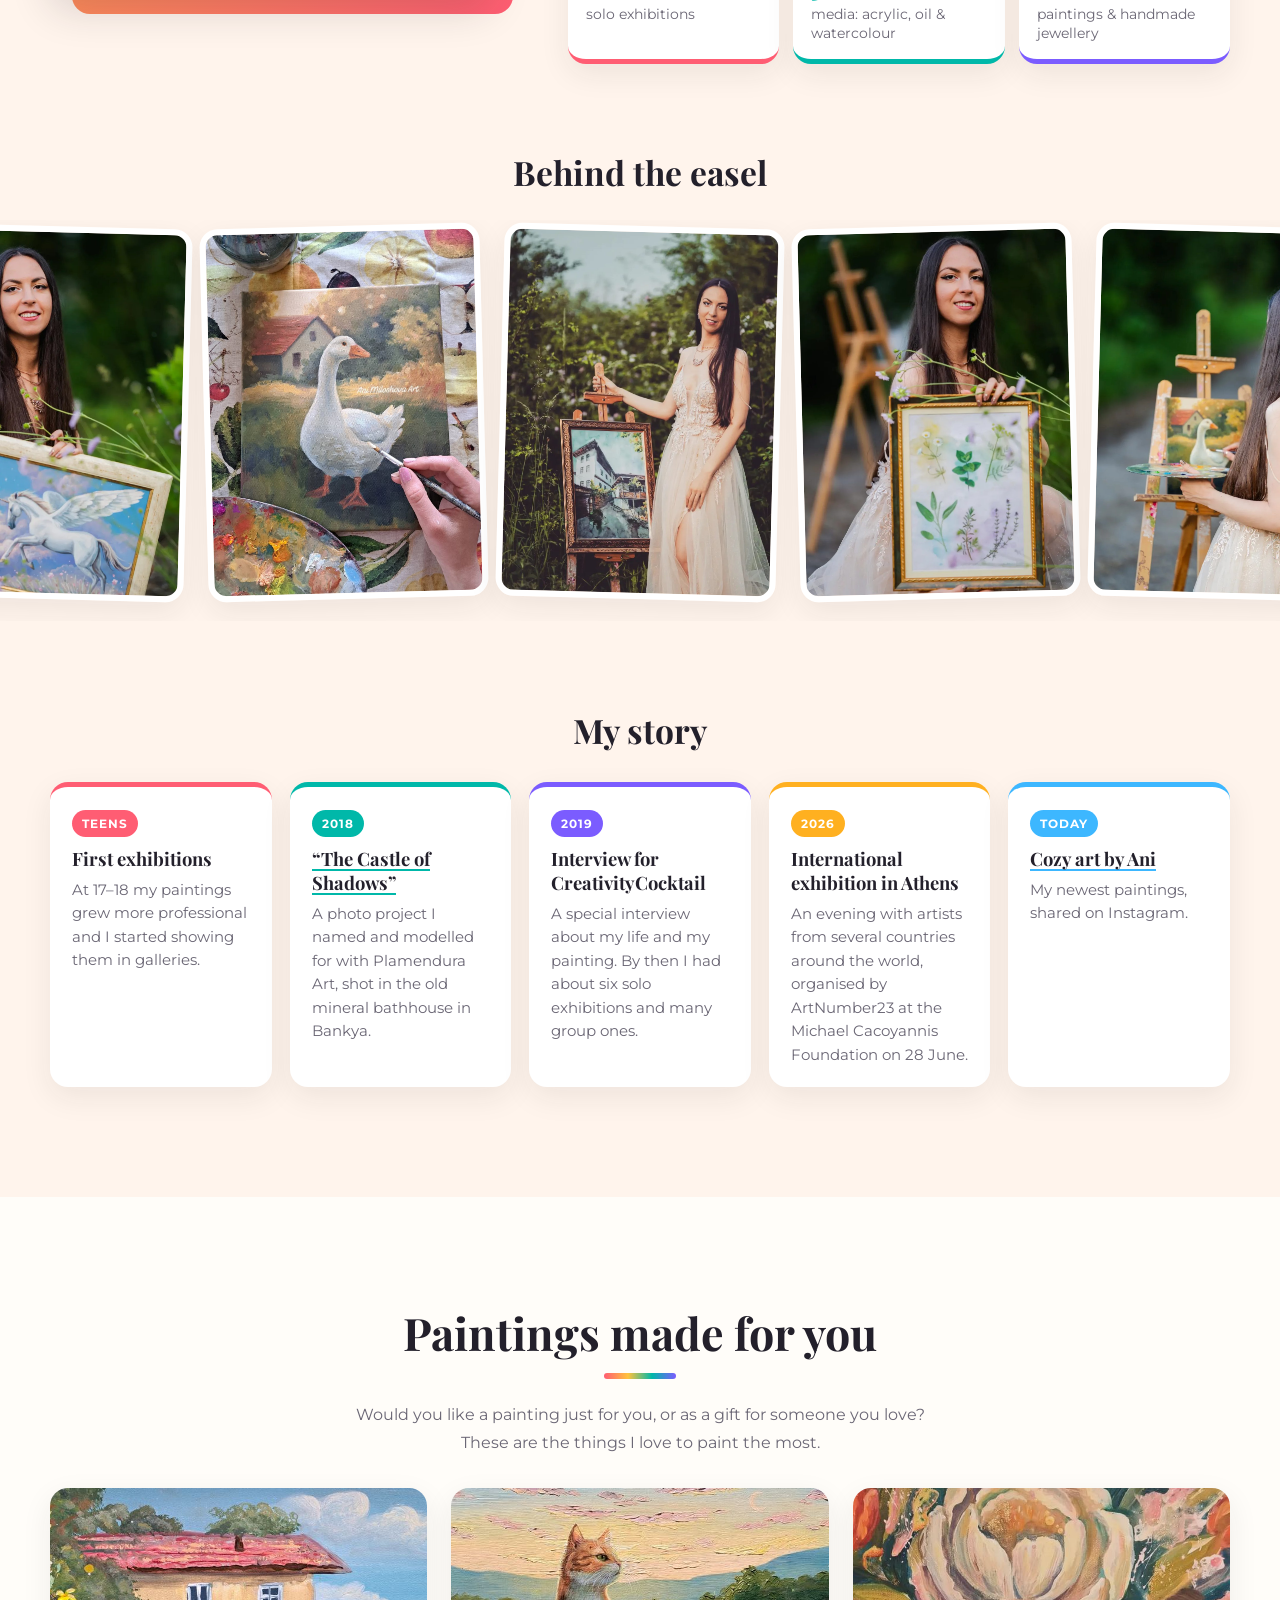
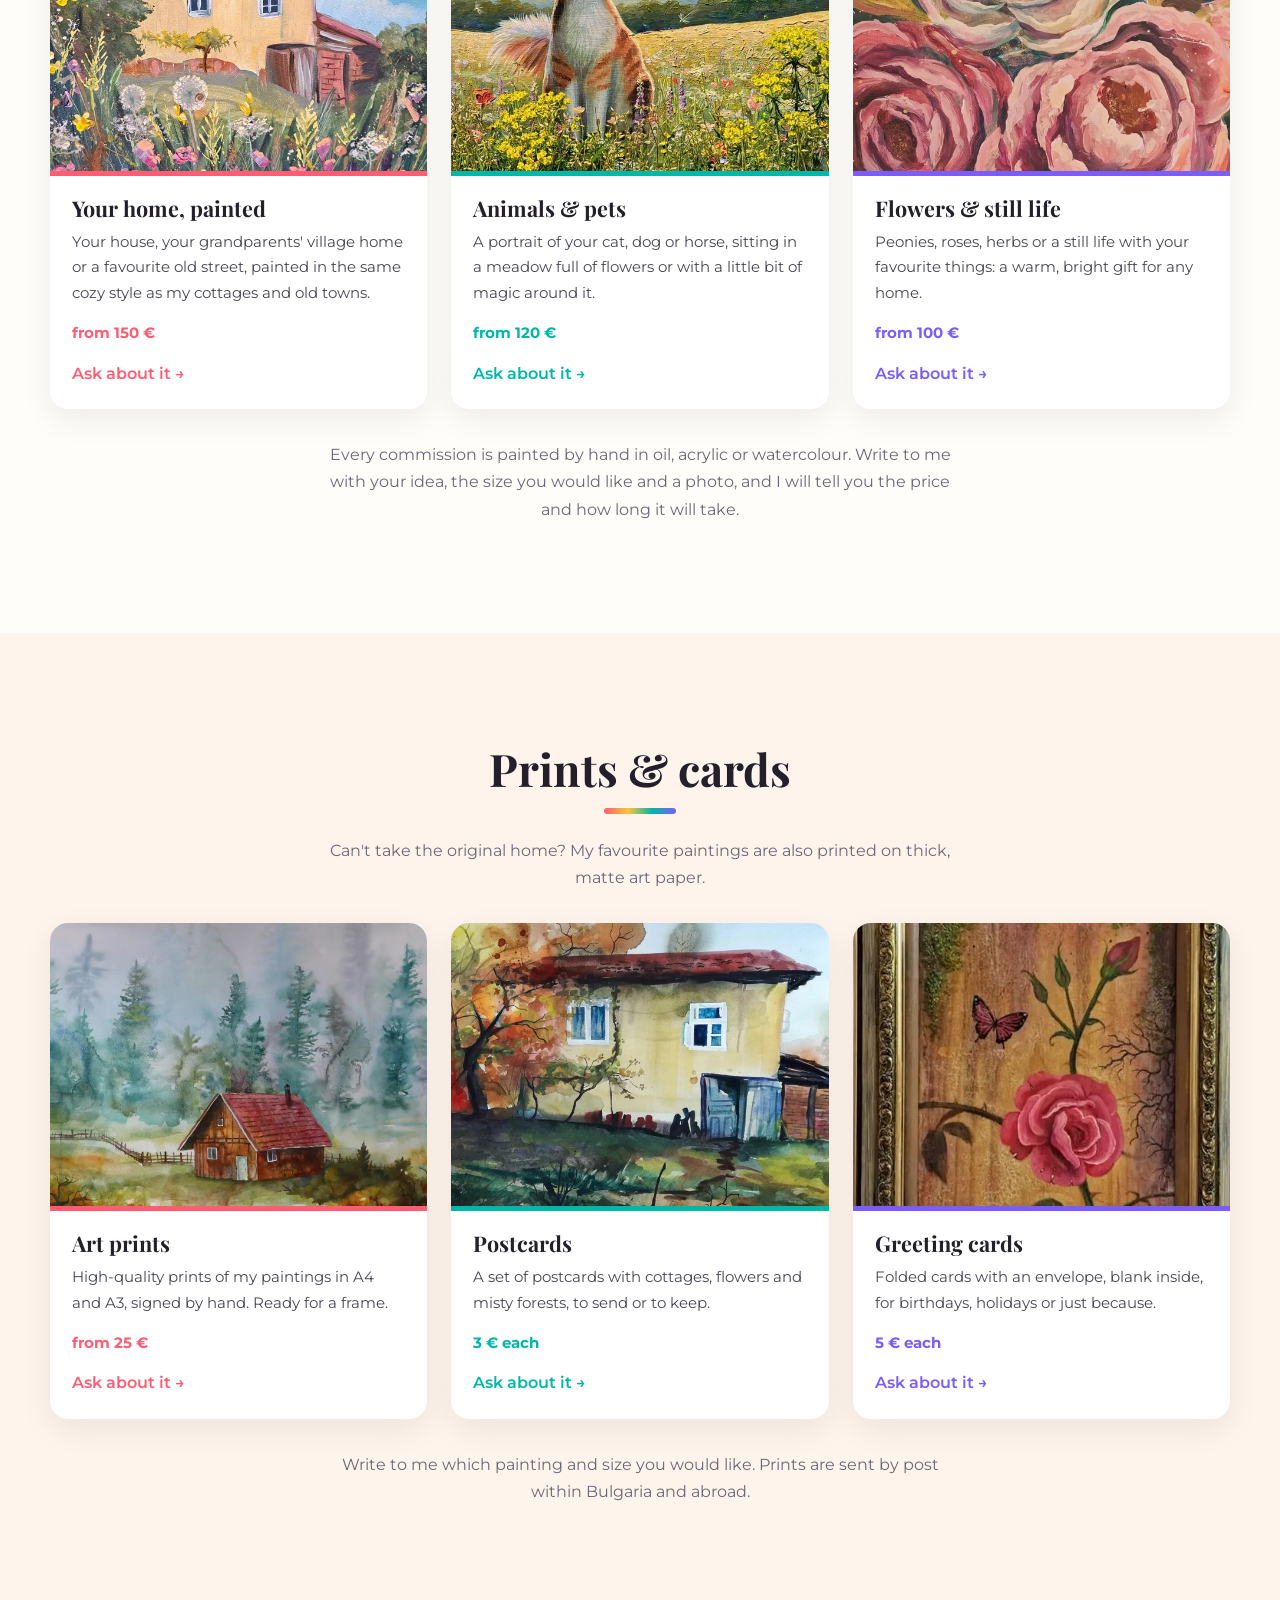
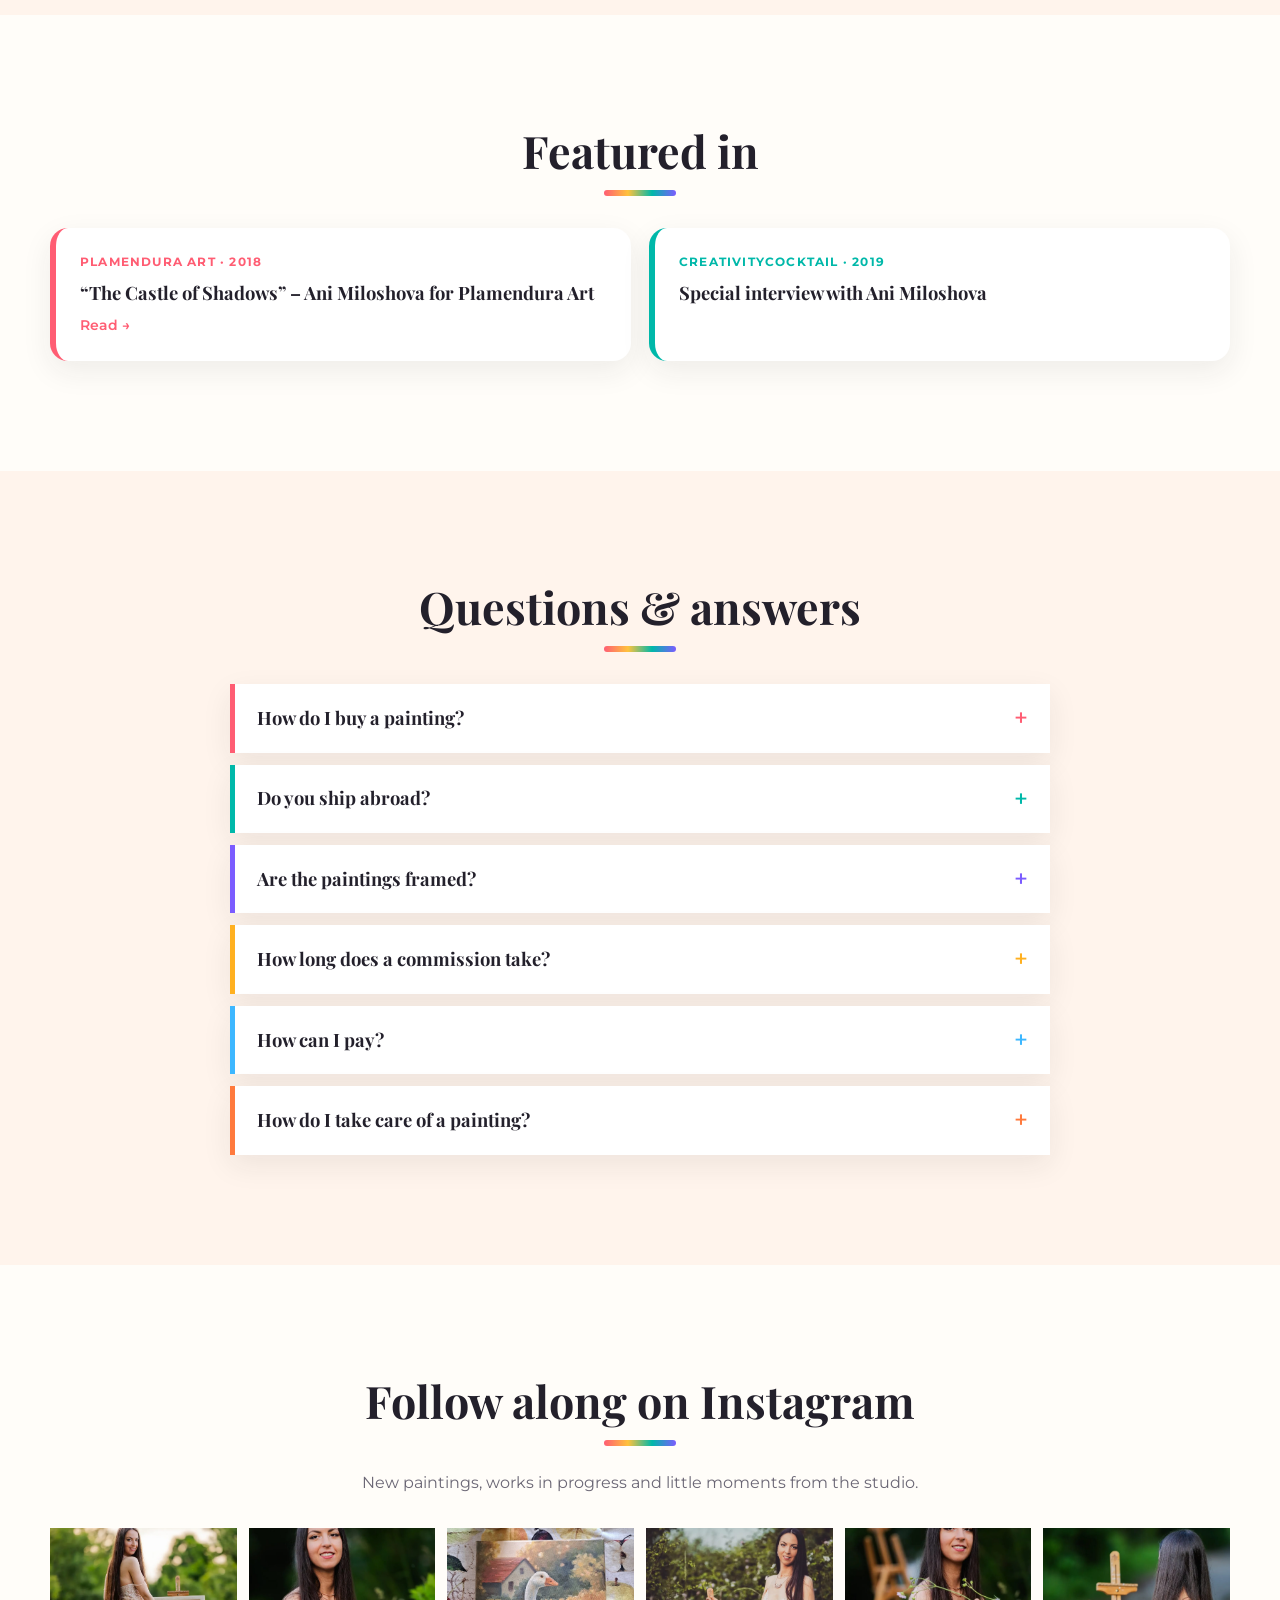
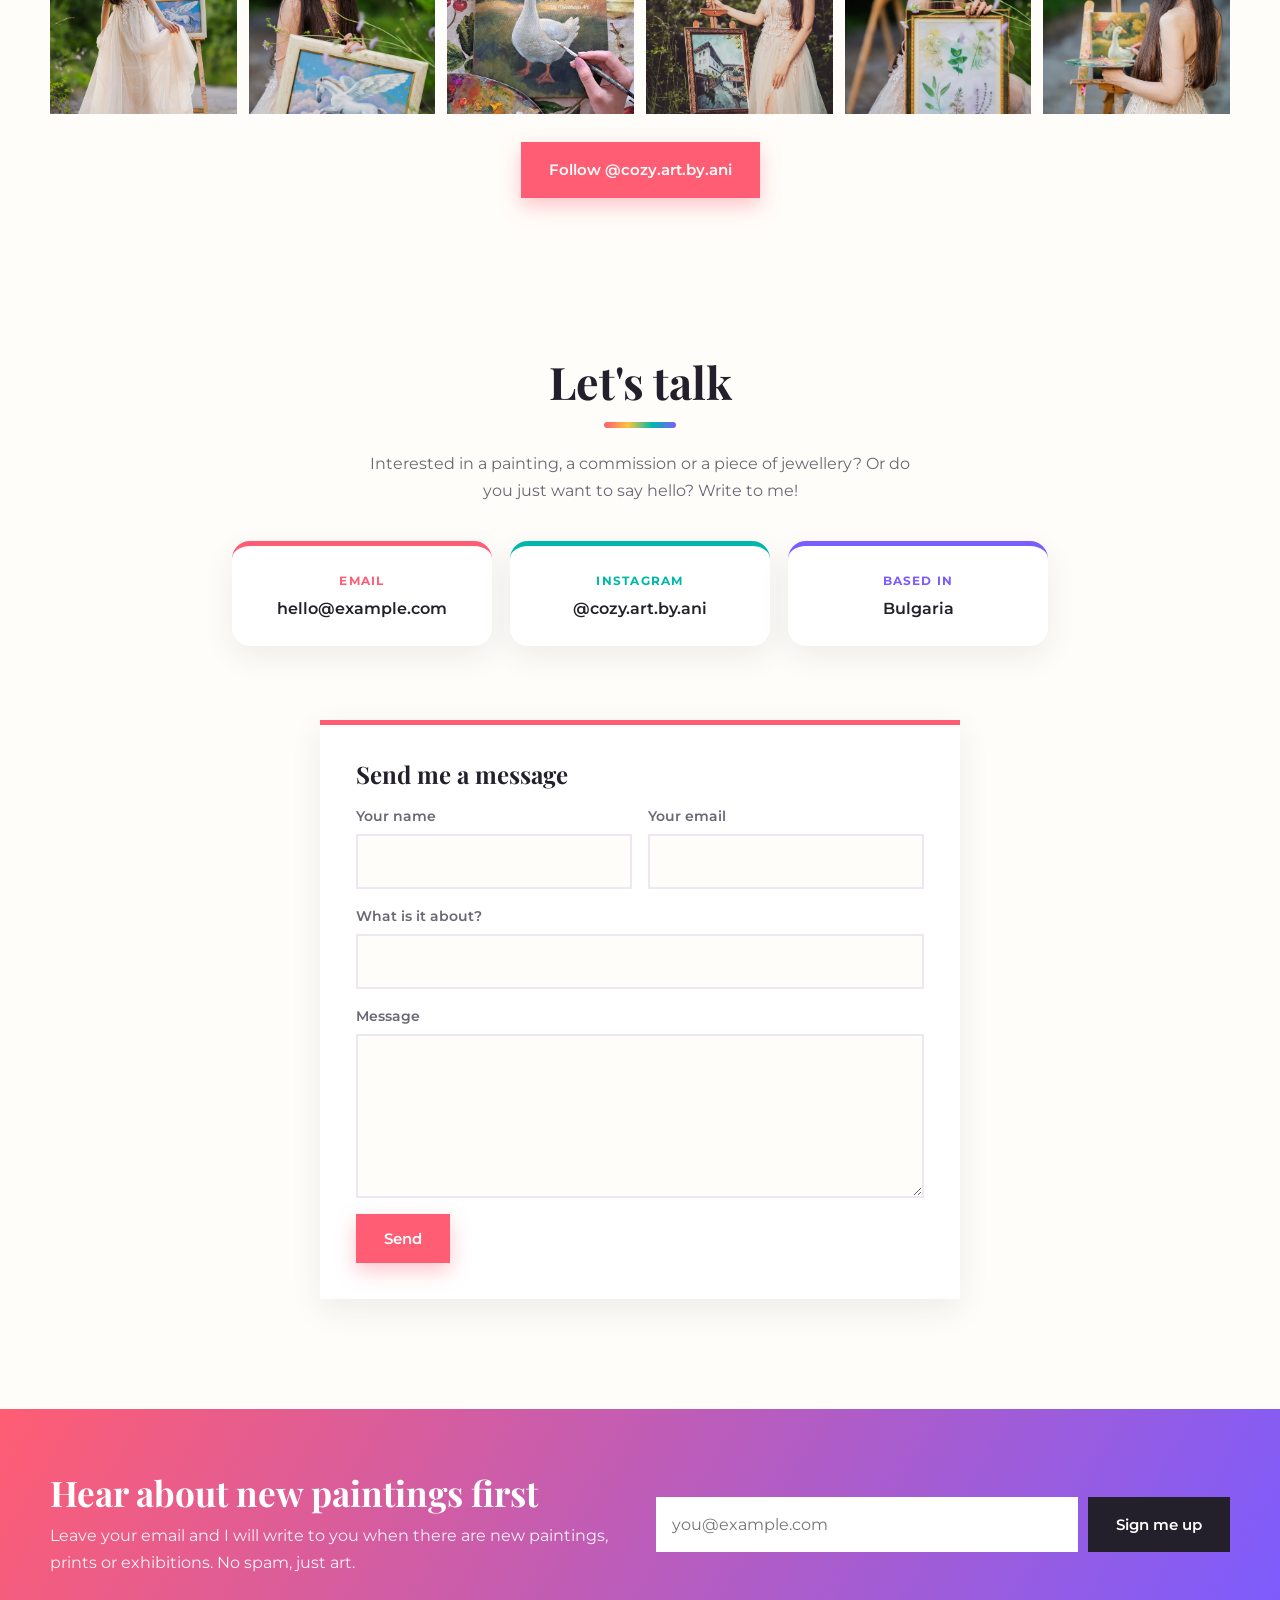
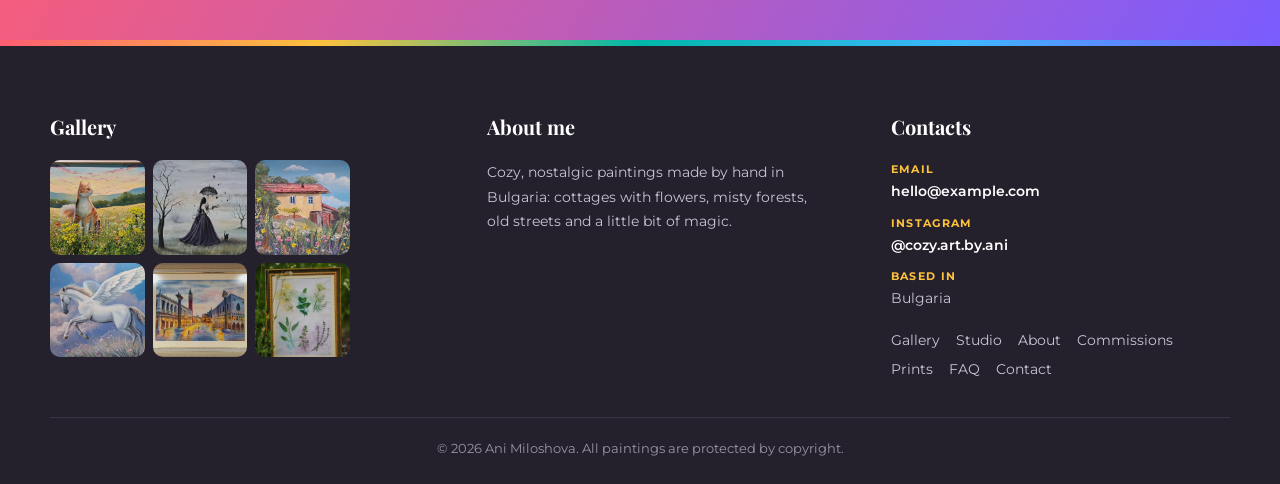
==== commit 192f59f5: "Add Bulgarian version, prints, FAQ, contact form, newsletter and zoom - БГ / EN switch in the header" ====
--- a/Web/index.html
+++ b/Web/index.html
@@ -5,11 +5,40 @@
   <meta name="viewport" content="width=device-width, initial-scale=1">
   <title>Ani Miloshova – Paintings</title>
   <meta name="description" content="Paintings and drawings by Ani Miloshova – colourful landscapes, flowers, portraits and abstract works.">
+  <!-- SITE ADDRESS: replace https://animiloshova.com/ below (and in robots.txt / sitemap.xml) once the real domain is known. -->
+  <link rel="canonical" href="https://animiloshova.com/">
+  <link rel="alternate" hreflang="en" href="https://animiloshova.com/">
+  <link rel="alternate" hreflang="bg" href="https://animiloshova.com/?lang=bg">
+  <link rel="alternate" hreflang="x-default" href="https://animiloshova.com/">
   <meta property="og:title" content="Ani Miloshova – Paintings">
-  <meta property="og:description" content="Colourful paintings by Ani Miloshova.">
+  <meta property="og:description" content="Cozy, nostalgic paintings by Ani Miloshova: cottages with flowers, misty forests, old streets and a little bit of magic.">
   <meta property="og:type" content="website">
+  <meta property="og:url" content="https://animiloshova.com/">
+  <meta property="og:image" content="https://animiloshova.com/images/og-image.jpg">
+  <meta property="og:image:width" content="1200">
+  <meta property="og:image:height" content="630">
+  <meta property="og:image:alt" content="Paintings by Ani Miloshova">
+  <meta property="og:locale" content="en_GB">
+  <meta property="og:locale:alternate" content="bg_BG">
+  <meta name="twitter:card" content="summary_large_image">
   <meta name="theme-color" content="#ff5d73">
   <link rel="icon" href="data:image/svg+xml,%3Csvg xmlns='http://www.w3.org/2000/svg' viewBox='0 0 64 64'%3E%3Ccircle cx='22' cy='26' r='16' fill='%23ff5d73'/%3E%3Ccircle cx='42' cy='24' r='14' fill='%23ffc23d'/%3E%3Ccircle cx='32' cy='42' r='15' fill='%2300b8a9'/%3E%3C/svg%3E">
+
+  <!-- Tells Google who the artist is (shown in search results). -->
+  <script type="application/ld+json">
+  {
+    "@context": "https://schema.org",
+    "@type": "Person",
+    "name": "Ani Miloshova",
+    "alternateName": "Ани Милошова",
+    "jobTitle": "Artist",
+    "description": "Bulgarian artist painting cozy, nostalgic works in oil, acrylic and watercolour.",
+    "url": "https://animiloshova.com/",
+    "image": "https://animiloshova.com/images/photos/ani-about.jpg",
+    "nationality": "Bulgarian",
+    "sameAs": ["https://www.instagram.com/cozy.art.by.ani/"]
+  }
+  </script>
 
   <link rel="preconnect" href="https://fonts.googleapis.com">
   <link rel="preconnect" href="https://fonts.gstatic.com" crossorigin>
@@ -18,6 +47,13 @@
   <script>
     // Apply the saved colour theme before the page paints (avoids a flash of the default theme).
     try { var t = localStorage.getItem("theme"); if (t) document.documentElement.setAttribute("data-theme", t); } catch (e) {}
+    // Language: ?lang=bg / ?lang=en in the address, else the last choice, else the browser's language.
+    (function () {
+      var lang = (location.search.match(/[?&]lang=(bg|en)\b/) || [])[1], saved = null;
+      try { saved = localStorage.getItem("lang"); } catch (e) {}
+      lang = lang || saved || (/^bg\b/i.test(navigator.language || "") ? "bg" : "en");
+      document.documentElement.lang = lang;
+    })();
   </script>
 </head>
 <body>
@@ -25,18 +61,20 @@
   <header class="site-header" id="top">
     <div class="container header-inner">
       <a class="brand" href="#top" data-site="name">Ani Miloshova</a>
-      <button class="nav-toggle" aria-label="Open menu" aria-expanded="false" aria-controls="site-nav">
+      <button class="nav-toggle" aria-label="Open menu" data-i18n-aria="menu" aria-expanded="false" aria-controls="site-nav">
         <span></span><span></span><span></span>
       </button>
       <nav class="site-nav" id="site-nav">
-        <a href="#gallery">Gallery</a>
-        <a href="#studio">Studio</a>
-        <a href="#about">About</a>
-        <a href="#commissions">Commissions</a>
-        <a href="#contact">Contact</a>
+        <a href="#gallery" data-i18n="nav_gallery">Gallery</a>
+        <a href="#studio" data-i18n="nav_studio">Studio</a>
+        <a href="#about" data-i18n="nav_about">About</a>
+        <a href="#commissions" data-i18n="nav_commissions">Commissions</a>
+        <a href="#prints" data-i18n="nav_prints">Prints</a>
+        <a href="#contact" data-i18n="nav_contact">Contact</a>
       </nav>
+      <a class="lang-switch" id="lang-switch" href="?lang=bg" hreflang="bg" lang="bg" aria-label="Български">БГ</a>
       <div class="theme-switch">
-        <button class="theme-toggle" type="button" aria-label="Change colour theme" aria-haspopup="true" aria-expanded="false" aria-controls="theme-menu">
+        <button class="theme-toggle" type="button" aria-label="Change colour theme" data-i18n-aria="theme" aria-haspopup="true" aria-expanded="false" aria-controls="theme-menu">
           <span class="swatch" aria-hidden="true"></span>
         </button>
         <ul class="theme-menu" id="theme-menu" role="menu" hidden></ul>
@@ -57,11 +95,11 @@
           <p class="hero-tagline" data-site="tagline"></p>
           <p class="hero-intro" data-site="intro"></p>
           <div class="hero-actions">
-            <a class="btn btn-primary" href="#gallery">See the paintings</a>
-            <a class="btn btn-ghost" href="#contact">Get in touch</a>
+            <a class="btn btn-primary" href="#gallery" data-i18n="hero_see">See the paintings</a>
+            <a class="btn btn-ghost" href="#contact" data-i18n="hero_contact">Get in touch</a>
           </div>
         </div>
-        <div class="hero-art" id="hero-art" aria-label="Featured paintings"></div>
+        <div class="hero-art" id="hero-art" aria-label="Featured paintings" data-i18n-aria="featured"></div>
       </div>
     </section>
 
@@ -69,12 +107,12 @@
     <section class="section" id="gallery">
       <div class="container">
         <div class="section-head">
-          <h2>Gallery</h2>
-          <p>Click on a painting to see it bigger and read its story.</p>
-        </div>
-        <div class="filters" id="filters" role="toolbar" aria-label="Filter paintings"></div>
+          <h2 data-i18n="gallery_title">Gallery</h2>
+          <p data-i18n="gallery_intro">Click on a painting to see it bigger and read its story.</p>
+        </div>
+        <div class="filters" id="filters" role="toolbar" aria-label="Filter paintings" data-i18n-aria="filters"></div>
         <div class="grid" id="grid" aria-live="polite">
-          <p class="loading">Loading paintings…</p>
+          <p class="loading" data-i18n="loading">Loading paintings…</p>
         </div>
       </div>
     </section>
@@ -138,8 +176,20 @@
           <h2 id="commissions-title">Commissions</h2>
           <p id="commissions-intro"></p>
         </div>
-        <div class="services" id="services"></div>
+        <div class="services" id="commissions-items"></div>
         <p class="services-note" id="commissions-note" hidden></p>
+      </div>
+    </section>
+
+    <!-- PRINTS & CARDS -->
+    <section class="section section-tint" id="prints" hidden>
+      <div class="container">
+        <div class="section-head">
+          <h2 id="prints-title">Prints &amp; cards</h2>
+          <p id="prints-intro"></p>
+        </div>
+        <div class="services" id="prints-items"></div>
+        <p class="services-note" id="prints-note" hidden></p>
       </div>
     </section>
 
@@ -160,16 +210,74 @@
           <h2 id="press-title">Featured in</h2>
         </div>
         <div class="press-list" id="press-list"></div>
+      </div>
+    </section>
+
+    <!-- FAQ -->
+    <section class="section section-tint" id="faq" hidden>
+      <div class="container faq">
+        <div class="section-head">
+          <h2 id="faq-title">Questions &amp; answers</h2>
+          <p id="faq-intro"></p>
+        </div>
+        <div class="faq-list" id="faq-list"></div>
+      </div>
+    </section>
+
+    <!-- INSTAGRAM -->
+    <section class="section section-insta" id="instagram" hidden>
+      <div class="container">
+        <div class="section-head">
+          <h2 id="insta-title">Follow along on Instagram</h2>
+          <p id="insta-text"></p>
+        </div>
+        <div class="insta-grid" id="insta-grid"></div>
+        <p class="insta-cta"><a class="btn btn-primary" id="insta-link" href="#" target="_blank" rel="noopener"></a></p>
       </div>
     </section>
 
     <!-- CONTACT -->
     <section class="section" id="contact">
       <div class="container contact">
-        <h2>Let's talk</h2>
+        <h2 data-i18n="contact_title">Let's talk</h2>
         <p class="contact-text" id="contact-text"></p>
         <div class="contact-cards" id="contact-cards"></div>
         <div class="social" id="social"></div>
+
+        <form class="contact-form" id="contact-form" novalidate>
+          <h3 data-i18n="form_title">Send me a message</h3>
+          <div class="form-row">
+            <label><span data-i18n="form_name">Your name</span>
+              <input name="name" type="text" autocomplete="name" required></label>
+            <label><span data-i18n="form_email">Your email</span>
+              <input name="email" type="email" autocomplete="email" required></label>
+          </div>
+          <label><span data-i18n="form_subject">What is it about?</span>
+            <input name="subject" id="form-subject" type="text"></label>
+          <label><span data-i18n="form_message">Message</span>
+            <textarea name="message" rows="5" required></textarea></label>
+          <!-- Hidden from people; spam bots fill it in and get ignored. -->
+          <input class="hp" name="_gotcha" type="text" tabindex="-1" autocomplete="off" aria-hidden="true">
+          <button class="btn btn-primary" type="submit" data-i18n="form_send">Send</button>
+          <p class="form-status" id="form-status" role="status"></p>
+        </form>
+      </div>
+    </section>
+
+    <!-- NEWSLETTER -->
+    <section class="newsletter" id="newsletter" hidden>
+      <div class="container newsletter-inner">
+        <div>
+          <h2 id="newsletter-title">Hear about new paintings first</h2>
+          <p id="newsletter-text"></p>
+        </div>
+        <form class="newsletter-form" id="newsletter-form" novalidate>
+          <label class="sr-only" for="newsletter-email" data-i18n="form_email">Your email</label>
+          <input id="newsletter-email" name="email" type="email" autocomplete="email" required placeholder="you@example.com">
+          <input class="hp" name="_gotcha" type="text" tabindex="-1" autocomplete="off" aria-hidden="true">
+          <button class="btn btn-primary" type="submit" data-i18n="newsletter_join">Sign me up</button>
+          <p class="form-status" id="newsletter-status" role="status"></p>
+        </form>
       </div>
     </section>
   </main>
@@ -177,27 +285,29 @@
   <footer class="site-footer">
     <div class="container footer-cols">
       <div class="footer-col">
-        <h4>Gallery</h4>
+        <h4 data-i18n="footer_gallery">Gallery</h4>
         <div class="footer-thumbs" id="footer-thumbs"></div>
       </div>
       <div class="footer-col">
-        <h4>About me</h4>
+        <h4 data-i18n="footer_about">About me</h4>
         <p id="footer-about"></p>
       </div>
       <div class="footer-col">
-        <h4>Contacts</h4>
+        <h4 data-i18n="footer_contacts">Contacts</h4>
         <ul class="footer-contacts" id="footer-contacts"></ul>
         <nav class="footer-nav" aria-label="Footer">
-          <a href="#gallery">Gallery</a>
-          <a href="#studio">Studio</a>
-          <a href="#about">About</a>
-          <a href="#commissions">Commissions</a>
-          <a href="#contact">Contact</a>
+          <a href="#gallery" data-i18n="nav_gallery">Gallery</a>
+          <a href="#studio" data-i18n="nav_studio">Studio</a>
+          <a href="#about" data-i18n="nav_about">About</a>
+          <a href="#commissions" data-i18n="nav_commissions">Commissions</a>
+          <a href="#prints" data-i18n="nav_prints">Prints</a>
+          <a href="#faq" data-i18n="nav_faq">FAQ</a>
+          <a href="#contact" data-i18n="nav_contact">Contact</a>
         </nav>
       </div>
     </div>
     <div class="container footer-bottom">
-      <p>© <span id="year"></span> <span data-site="name">Ani Miloshova</span>. All paintings are protected by copyright.</p>
+      <p>© <span id="year"></span> <span data-site="name">Ani Miloshova</span>. <span data-i18n="copyright">All paintings are protected by copyright.</span></p>
     </div>
   </footer>
 
@@ -206,15 +316,18 @@
     <div class="lb-top">
       <span class="lb-counter" id="lb-counter"></span>
       <div class="lb-tools">
-        <button class="lb-btn lb-info-toggle" id="lb-info-toggle" type="button" aria-pressed="true" aria-label="Show or hide the details (I)" title="Show / hide details (I)">i</button>
-        <button class="lb-btn" id="lb-close" type="button" aria-label="Close (Esc)" title="Close (Esc)">×</button>
-      </div>
-    </div>
-    <button class="lb-nav lb-prev" id="lb-prev" type="button" aria-label="Previous painting">‹</button>
-    <button class="lb-nav lb-next" id="lb-next" type="button" aria-label="Next painting">›</button>
+        <button class="lb-btn lb-zoom" id="lb-zoom" type="button" aria-pressed="false" aria-label="Zoom in (Z)" data-i18n-aria="zoom" title="Zoom (Z)">
+          <svg viewBox="0 0 24 24" width="20" height="20" aria-hidden="true"><circle cx="10.5" cy="10.5" r="6.5" fill="none" stroke="currentColor" stroke-width="2"/><path d="M15.5 15.5 21 21" stroke="currentColor" stroke-width="2" stroke-linecap="square"/><path d="M7.5 10.5h6" stroke="currentColor" stroke-width="2"/><path class="lb-zoom-plus" d="M10.5 7.5v6" stroke="currentColor" stroke-width="2"/></svg>
+        </button>
+        <button class="lb-btn lb-info-toggle" id="lb-info-toggle" type="button" aria-pressed="true" aria-label="Show or hide the details (I)" data-i18n-aria="info" title="Show / hide details (I)">i</button>
+        <button class="lb-btn" id="lb-close" type="button" aria-label="Close (Esc)" data-i18n-aria="close" title="Close (Esc)">×</button>
+      </div>
+    </div>
+    <button class="lb-nav lb-prev" id="lb-prev" type="button" aria-label="Previous painting" data-i18n-aria="prev">‹</button>
+    <button class="lb-nav lb-next" id="lb-next" type="button" aria-label="Next painting" data-i18n-aria="next">›</button>
     <div class="lb-stage">
-      <figure class="lb-figure">
-        <img id="lb-img" src="" alt="">
+      <figure class="lb-figure" id="lb-figure">
+        <img id="lb-img" src="" alt="" draggable="false">
       </figure>
       <aside class="lb-label">
         <span class="lb-category" id="lb-category"></span>
@@ -223,7 +336,7 @@
         <dl class="lb-meta" id="lb-meta"></dl>
         <p class="lb-desc" id="lb-desc"></p>
         <span class="status" id="lb-status"></span>
-        <div><a class="lb-ask" id="lb-ask" href="#">Ask about this painting →</a></div>
+        <div><a class="lb-ask" id="lb-ask" href="#contact">Ask about this painting →</a></div>
       </aside>
     </div>
   </dialog>
--- a/Web/css/style.css
+++ b/Web/css/style.css
@@ -174,7 +174,7 @@
   color: transparent;
 }
 
-.site-nav { display: flex; gap: 32px; margin-left: auto; }
+.site-nav { display: flex; gap: 26px; margin-left: auto; }
 .site-nav a {
   text-decoration: none; font-weight: 600; font-size: .95rem;
   position: relative; padding: 4px 0;
@@ -188,8 +188,17 @@
 }
 .site-nav a:hover::after { transform: scaleX(1); }
 
+/* Language switch (БГ / EN) */
+.lang-switch {
+  display: grid; place-items: center; height: 40px; min-width: 44px; padding: 0 8px; margin-left: 24px;
+  border: 2px solid var(--line); background: var(--surface); color: var(--ink);
+  font-size: .8rem; font-weight: 700; letter-spacing: .08em; text-decoration: none;
+  transition: border-color .2s, color .2s;
+}
+.lang-switch:hover { border-color: var(--coral); color: var(--coral); }
+
 /* Theme switcher */
-.theme-switch { position: relative; margin-left: 28px; }
+.theme-switch { position: relative; margin-left: 10px; }
 .theme-toggle {
   display: grid; place-items: center; width: 40px; height: 40px; padding: 0;
   border: 2px solid var(--line); background: var(--surface); cursor: pointer;
@@ -271,6 +280,11 @@
 }
 .chip:hover { border-color: var(--chip-color, var(--coral)); }
 .chip.active { background: var(--chip-color, var(--coral)); border-color: var(--chip-color, var(--coral)); color: var(--white); }
+/* "Available to buy" switch: set apart from the categories by a dot and a little space */
+.chip-available { --chip-color: #00a596; display: inline-flex; align-items: center; gap: 8px; margin-left: 12px; }
+.chip-available .dot { width: 9px; height: 9px; border-radius: 50%; background: var(--chip-color); }
+.chip-available.active .dot { background: var(--white); }
+@media (max-width: 700px) { .chip-available { margin-left: 0; } }
 
 /* ---------- Gallery grid (masonry with CSS columns) ---------- */
 .grid { display: flex; gap: 24px; align-items: flex-start; }
@@ -299,6 +313,7 @@
 .card-body { padding: 16px 20px 20px; border-top: 5px solid var(--accent, var(--coral)); }
 .card-title { font-family: var(--font-head); font-size: 1.25rem; font-weight: 700; margin: 0 0 4px; }
 .card-meta { font-size: .85rem; color: var(--muted); margin: 0; }
+.card-price { font-size: .9rem; font-weight: 700; color: var(--accent, var(--coral)); margin: 4px 0 0; }
 
 .status {
   display: inline-block; font-size: .72rem; font-weight: 700;
@@ -421,18 +436,22 @@
 
 }
 
-@media (max-width: 700px) {
+@media (max-width: 1000px) {
   .nav-toggle { display: block; order: 3; }
-  .theme-switch { margin-left: auto; margin-right: 8px; }
+  .lang-switch { margin-left: auto; }
+  .theme-switch { margin-right: 8px; }
   .site-nav {
     position: absolute; top: 70px; left: 0; right: 0;
     flex-direction: column; gap: 0;
     background: var(--bg); border-bottom: 1px solid var(--line);
     max-height: 0; overflow: hidden; transition: max-height .3s;
   }
-  .site-nav.open { max-height: 300px; }
+  .site-nav.open { max-height: 420px; }
   .site-nav a { padding: 14px 16px; border-top: 1px solid var(--line); }
   .site-nav a::after { display: none; }
+}
+
+@media (max-width: 700px) {
   .grid { gap: 14px; }
   .card { margin-bottom: 14px; }
   .card-body { padding: 12px 14px 14px; }
@@ -631,6 +650,15 @@
   transition: opacity .35s ease, transform .35s ease;
 }
 .lb-figure img.is-loading { opacity: 0; transform: scale(.985); }
+
+/* Zoom: click / double-tap / pinch the painting, drag to move around */
+.lb-figure img { position: relative; z-index: 2; cursor: zoom-in; touch-action: pan-y; user-select: none; -webkit-user-select: none; }
+.lightbox.is-zoomed .lb-figure img { cursor: grab; touch-action: none; box-shadow: none; }
+.lightbox.is-panning .lb-figure img { cursor: grabbing; transition: none; }
+.lightbox.is-zoomed .lb-label { opacity: 0; pointer-events: none; }
+.lightbox.is-zoomed { overflow: hidden; }
+.lb-zoom[aria-pressed="true"] .lb-zoom-plus { display: none; }
+.lb-zoom[aria-pressed="true"] { background: rgba(255, 255, 255, .2); border-color: rgba(255, 255, 255, .5); }
 
 /* Museum label (placard) */
 .lb-label {
@@ -677,3 +705,75 @@
   .lb-next { right: 8px; }
   .lightbox.no-info .lb-figure { height: calc(100vh - 100px); }
 }
+
+/* ==========================================================
+   Prints, FAQ, Instagram, contact form, newsletter
+   ========================================================== */
+
+/* FAQ – questions that open on click */
+.faq { max-width: 820px; }
+.faq-list { display: grid; gap: 12px; }
+.faq-item { background: var(--surface); box-shadow: var(--shadow); border-left: 5px solid var(--accent); }
+.faq-item summary {
+  display: flex; align-items: center; justify-content: space-between; gap: 16px;
+  padding: 18px 22px; cursor: pointer; list-style: none;
+  font-family: var(--font-head); font-size: 1.15rem; font-weight: 700; line-height: 1.35;
+}
+.faq-item summary::-webkit-details-marker { display: none; }
+.faq-item summary::after { content: "+"; flex: none; font-family: var(--font-body); font-size: 1.5rem; font-weight: 500; color: var(--accent); transition: transform .25s; }
+.faq-item[open] summary::after { transform: rotate(45deg); }
+.faq-item summary:focus-visible { outline: 3px solid var(--violet); outline-offset: 2px; }
+.faq-item p { margin: 0; padding: 0 22px 20px; color: var(--text-soft); }
+
+/* Instagram */
+.section-insta { padding-bottom: clamp(32px, 4vw, 48px); }
+.insta-grid { display: grid; grid-template-columns: repeat(6, 1fr); gap: 12px; }
+.insta-tile { position: relative; display: block; aspect-ratio: 1; overflow: hidden; background: var(--line); }
+.insta-tile img { width: 100%; height: 100%; object-fit: cover; transition: transform .5s, opacity .3s; }
+.insta-tile::after {
+  content: ""; position: absolute; inset: 0; opacity: 0; transition: opacity .3s;
+  background: linear-gradient(135deg, rgba(255, 93, 115, .45), rgba(123, 92, 255, .45));
+}
+.insta-tile:hover img { transform: scale(1.06); }
+.insta-tile:hover::after { opacity: 1; }
+.insta-cta { text-align: center; margin: 28px 0 0; }
+@media (max-width: 700px) { .insta-grid { grid-template-columns: repeat(3, 1fr); gap: 8px; } }
+
+/* Contact form */
+.contact-form {
+  display: grid; gap: 16px; text-align: left;
+  max-width: 640px; margin: 44px auto 0; padding: clamp(22px, 4vw, 36px);
+  background: var(--surface); box-shadow: var(--shadow); border-top: 5px solid var(--coral);
+}
+.contact-form h3 { font-size: 1.5rem; margin: 0; }
+.form-row { display: grid; grid-template-columns: 1fr 1fr; gap: 16px; }
+.contact-form label { display: grid; gap: 6px; font-size: .85rem; font-weight: 600; color: var(--muted); }
+.contact-form input, .contact-form textarea, .newsletter-form input {
+  width: 100%; padding: 12px 14px; border: 2px solid var(--line); border-radius: 0;
+  background: var(--bg); color: var(--ink); font: inherit; font-size: 1rem;
+  transition: border-color .2s;
+}
+.contact-form textarea { resize: vertical; min-height: 130px; }
+.contact-form input:focus, .contact-form textarea:focus, .newsletter-form input:focus { outline: none; border-color: var(--violet); }
+.contact-form .btn { justify-self: start; font-family: inherit; }
+.contact-form .btn:disabled { opacity: .6; cursor: wait; }
+.form-status { margin: 0; font-size: .9rem; font-weight: 600; }
+.form-status:empty { display: none; }
+.form-status.ok { color: #00897e; }
+.form-status.error { color: #d6334a; }
+.hp { position: absolute; left: -9999px; width: 1px; height: 1px; opacity: 0; }
+.sr-only { position: absolute; width: 1px; height: 1px; overflow: hidden; clip: rect(0 0 0 0); white-space: nowrap; }
+@media (max-width: 560px) { .form-row { grid-template-columns: 1fr; } }
+
+/* Newsletter band above the footer */
+.newsletter { color: #fff; background: linear-gradient(120deg, var(--coral), var(--violet)); padding: clamp(40px, 6vw, 64px) 0; }
+.newsletter-inner { display: grid; grid-template-columns: 1fr 1fr; gap: 32px; align-items: center; }
+.newsletter h2 { font-size: clamp(1.6rem, 3vw, 2.2rem); margin-bottom: 8px; }
+.newsletter p { margin: 0; opacity: .92; }
+.newsletter-form { display: flex; flex-wrap: wrap; gap: 10px; }
+.newsletter-form input { flex: 1 1 220px; border-color: transparent; background: #fff; color: #23202b; }
+.newsletter-form .btn { background: #23202b; color: #fff; box-shadow: none; font-family: inherit; }
+.newsletter-form .btn:hover { background: #000; }
+.newsletter-form .form-status { flex-basis: 100%; }
+.newsletter .form-status.ok, .newsletter .form-status.error { color: #fff; }
+@media (max-width: 800px) { .newsletter-inner { grid-template-columns: 1fr; } }
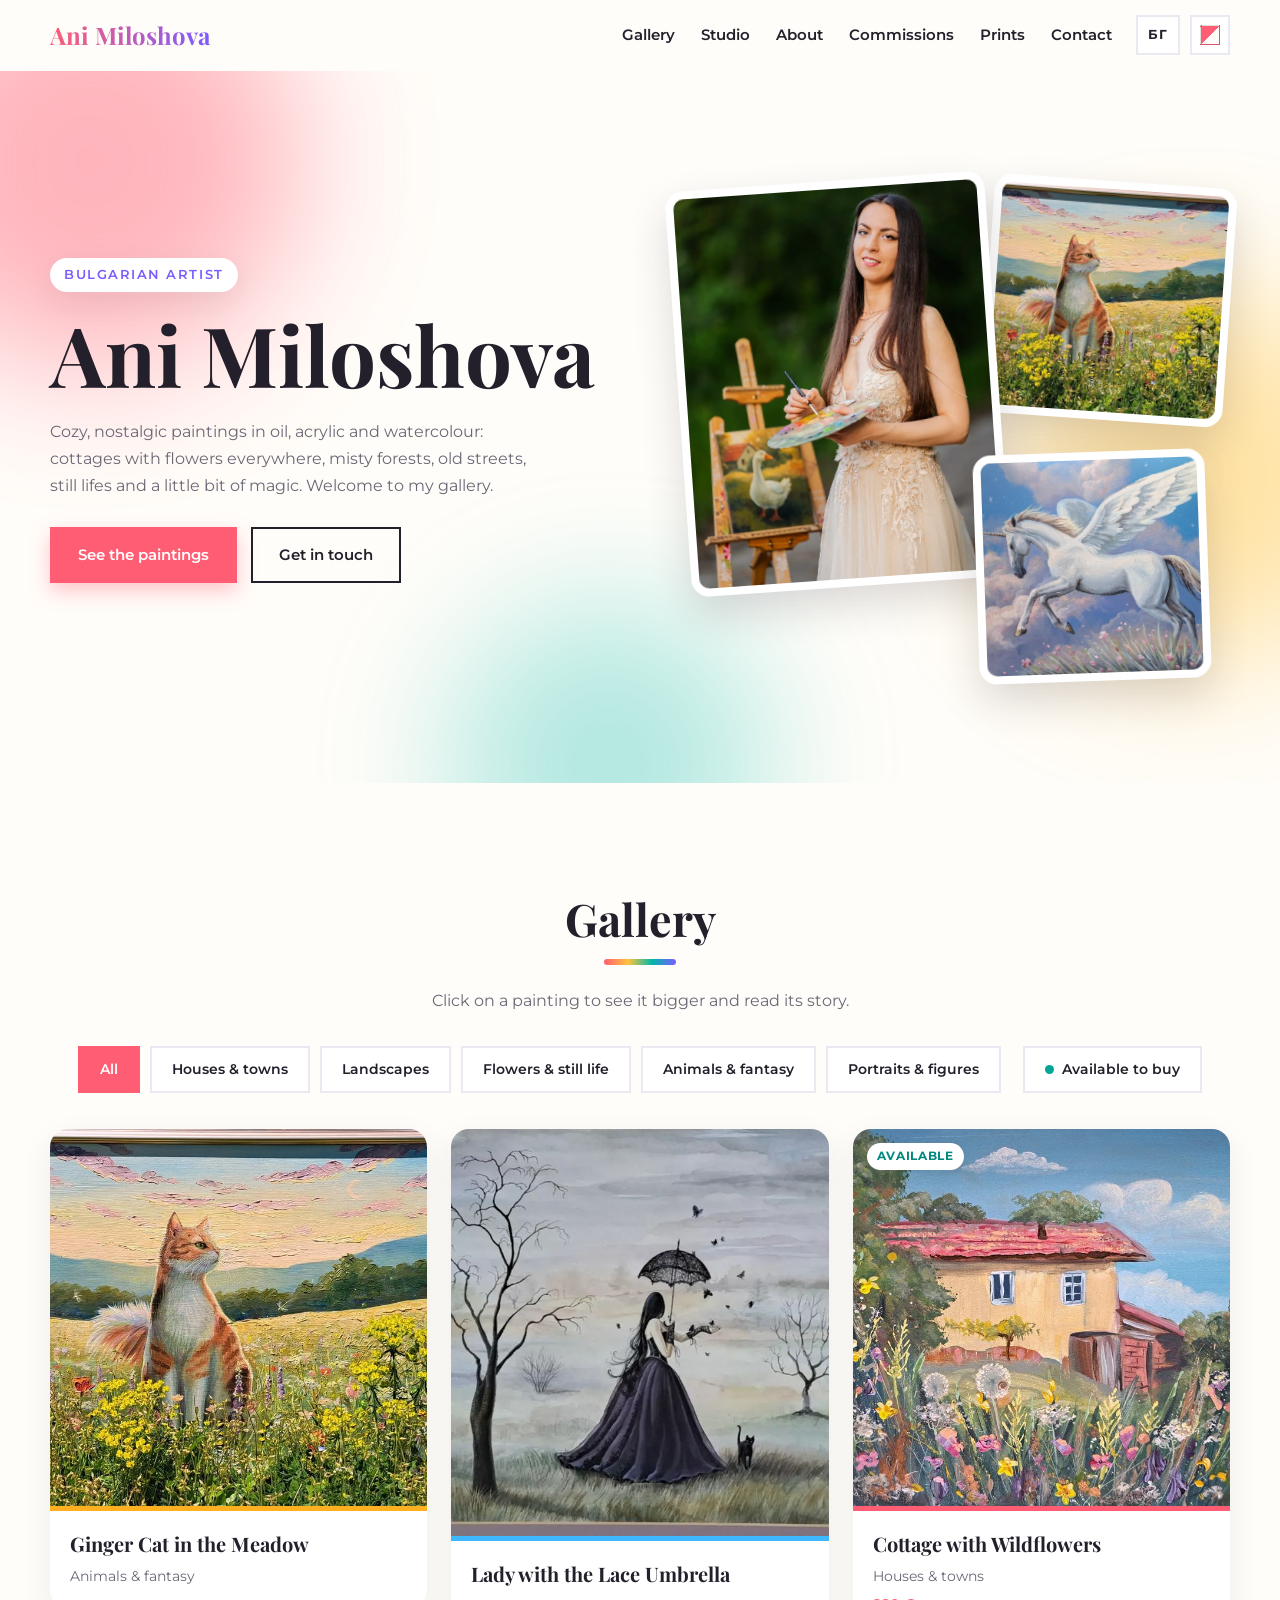
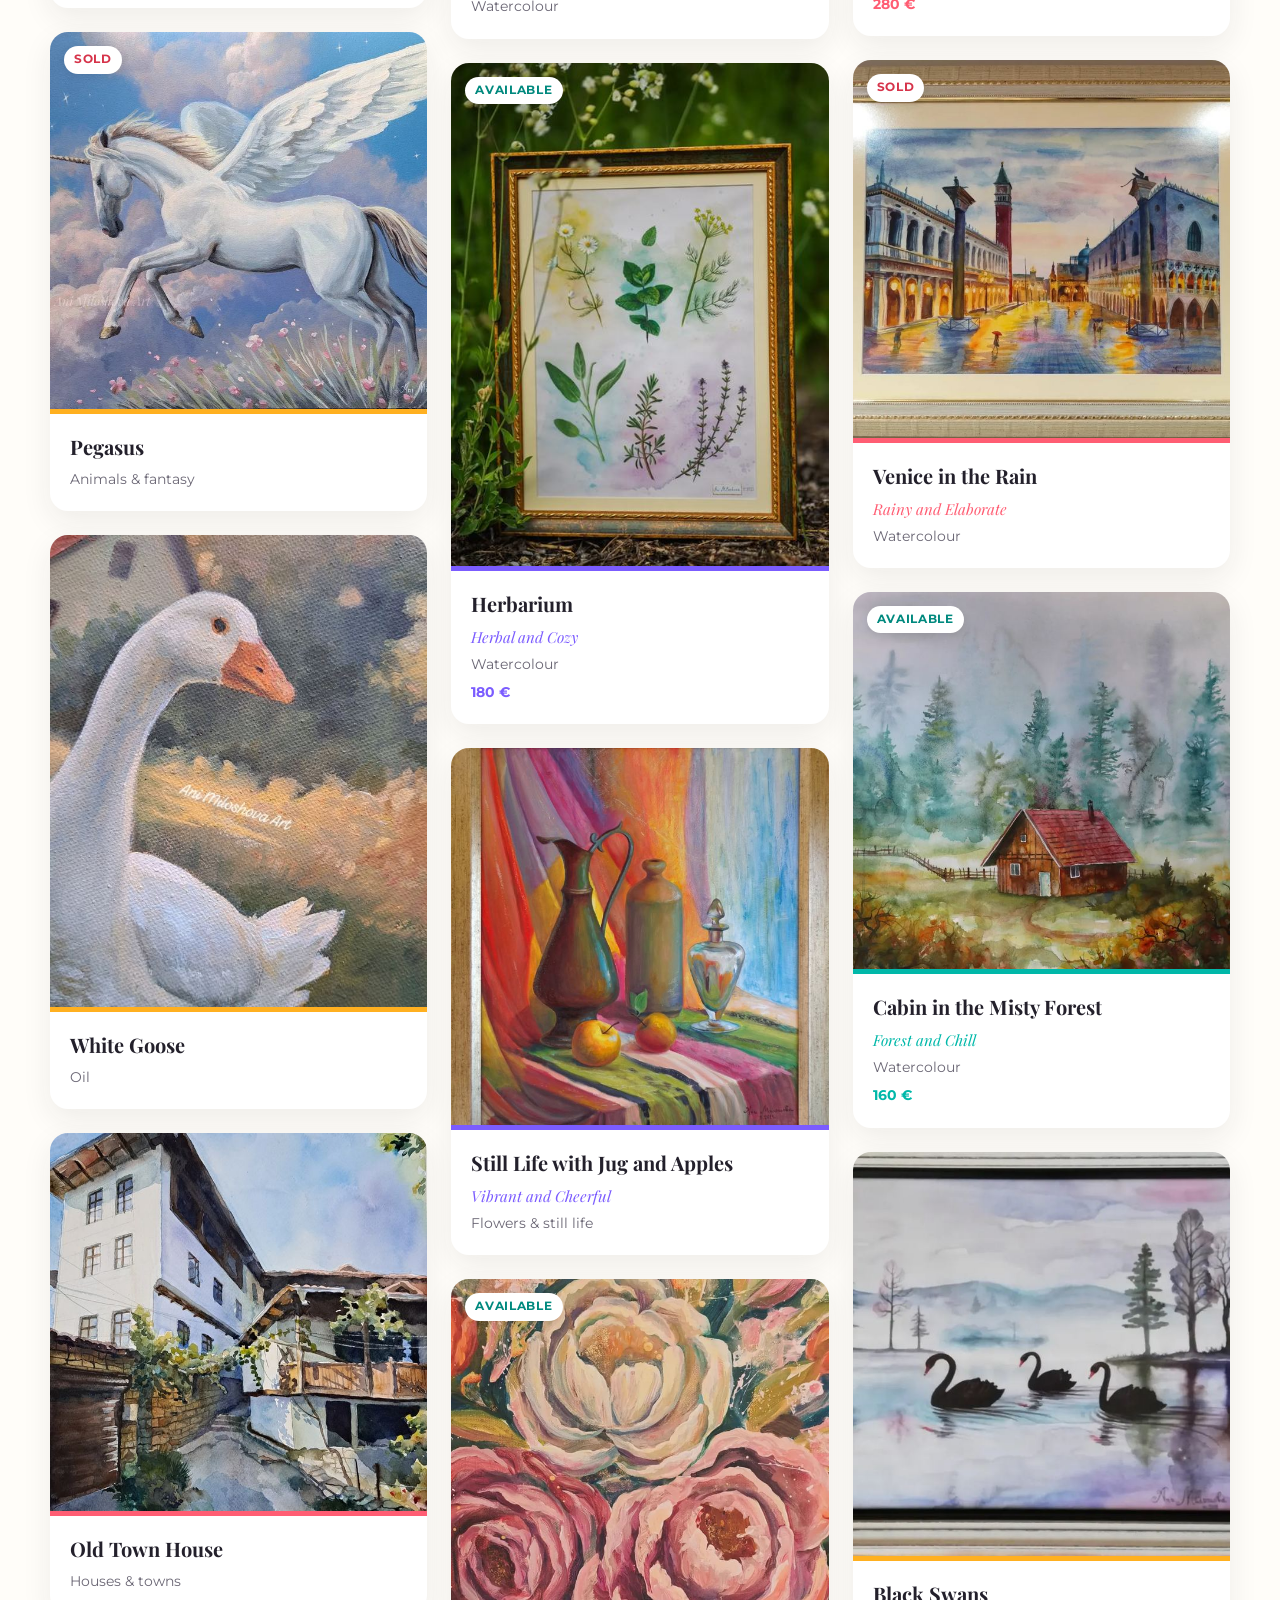
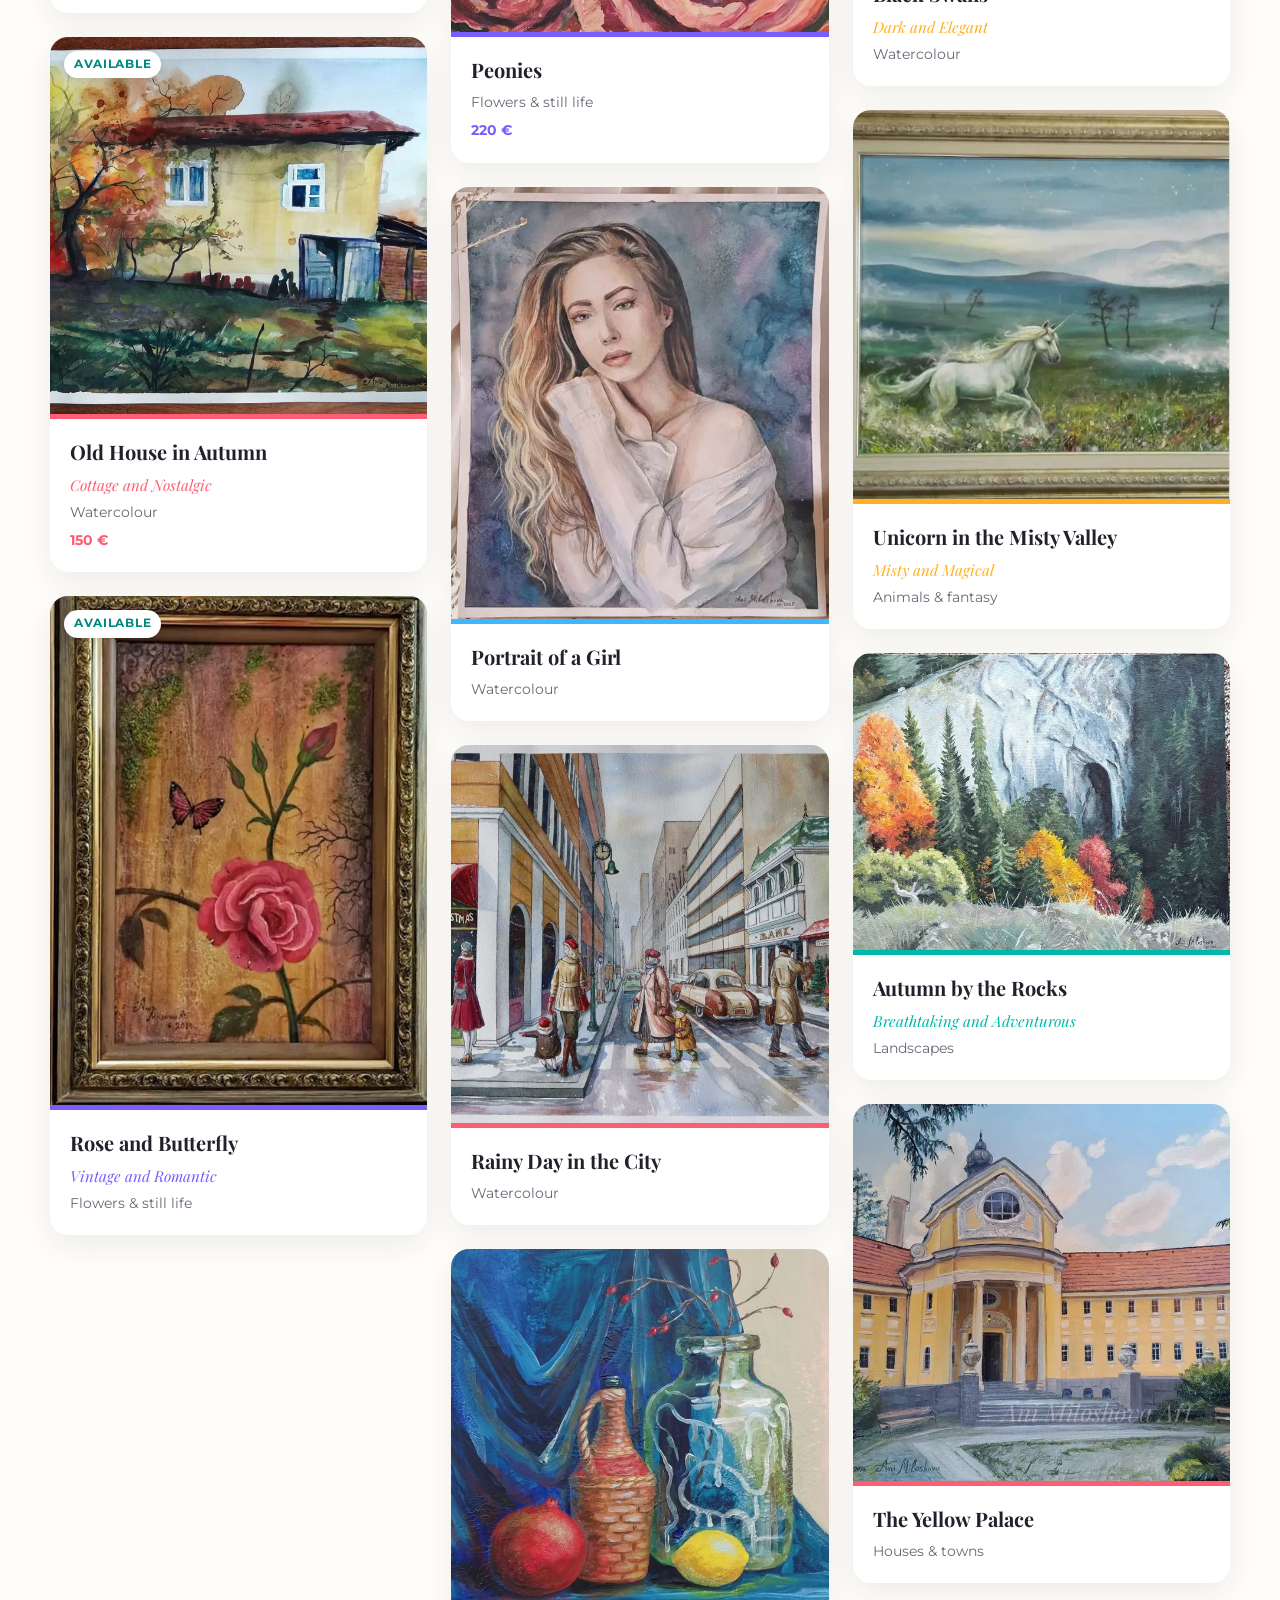
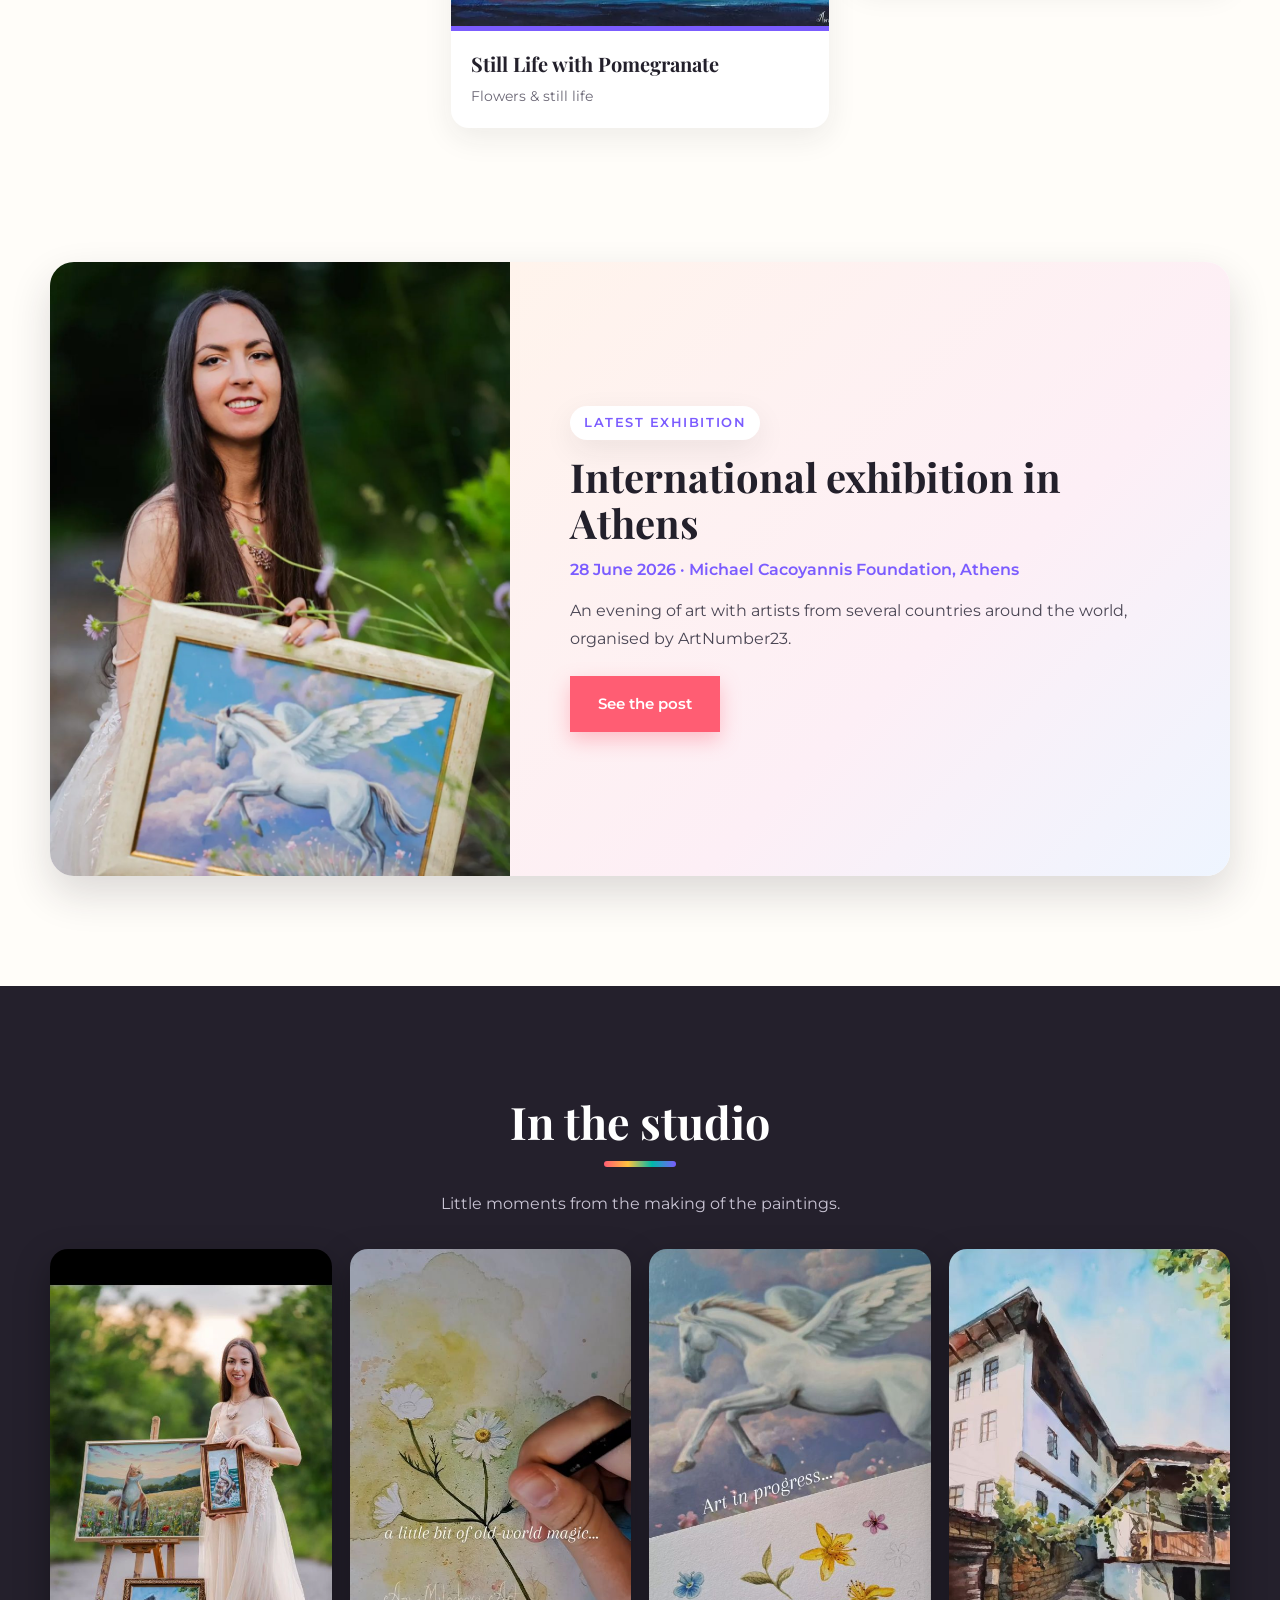
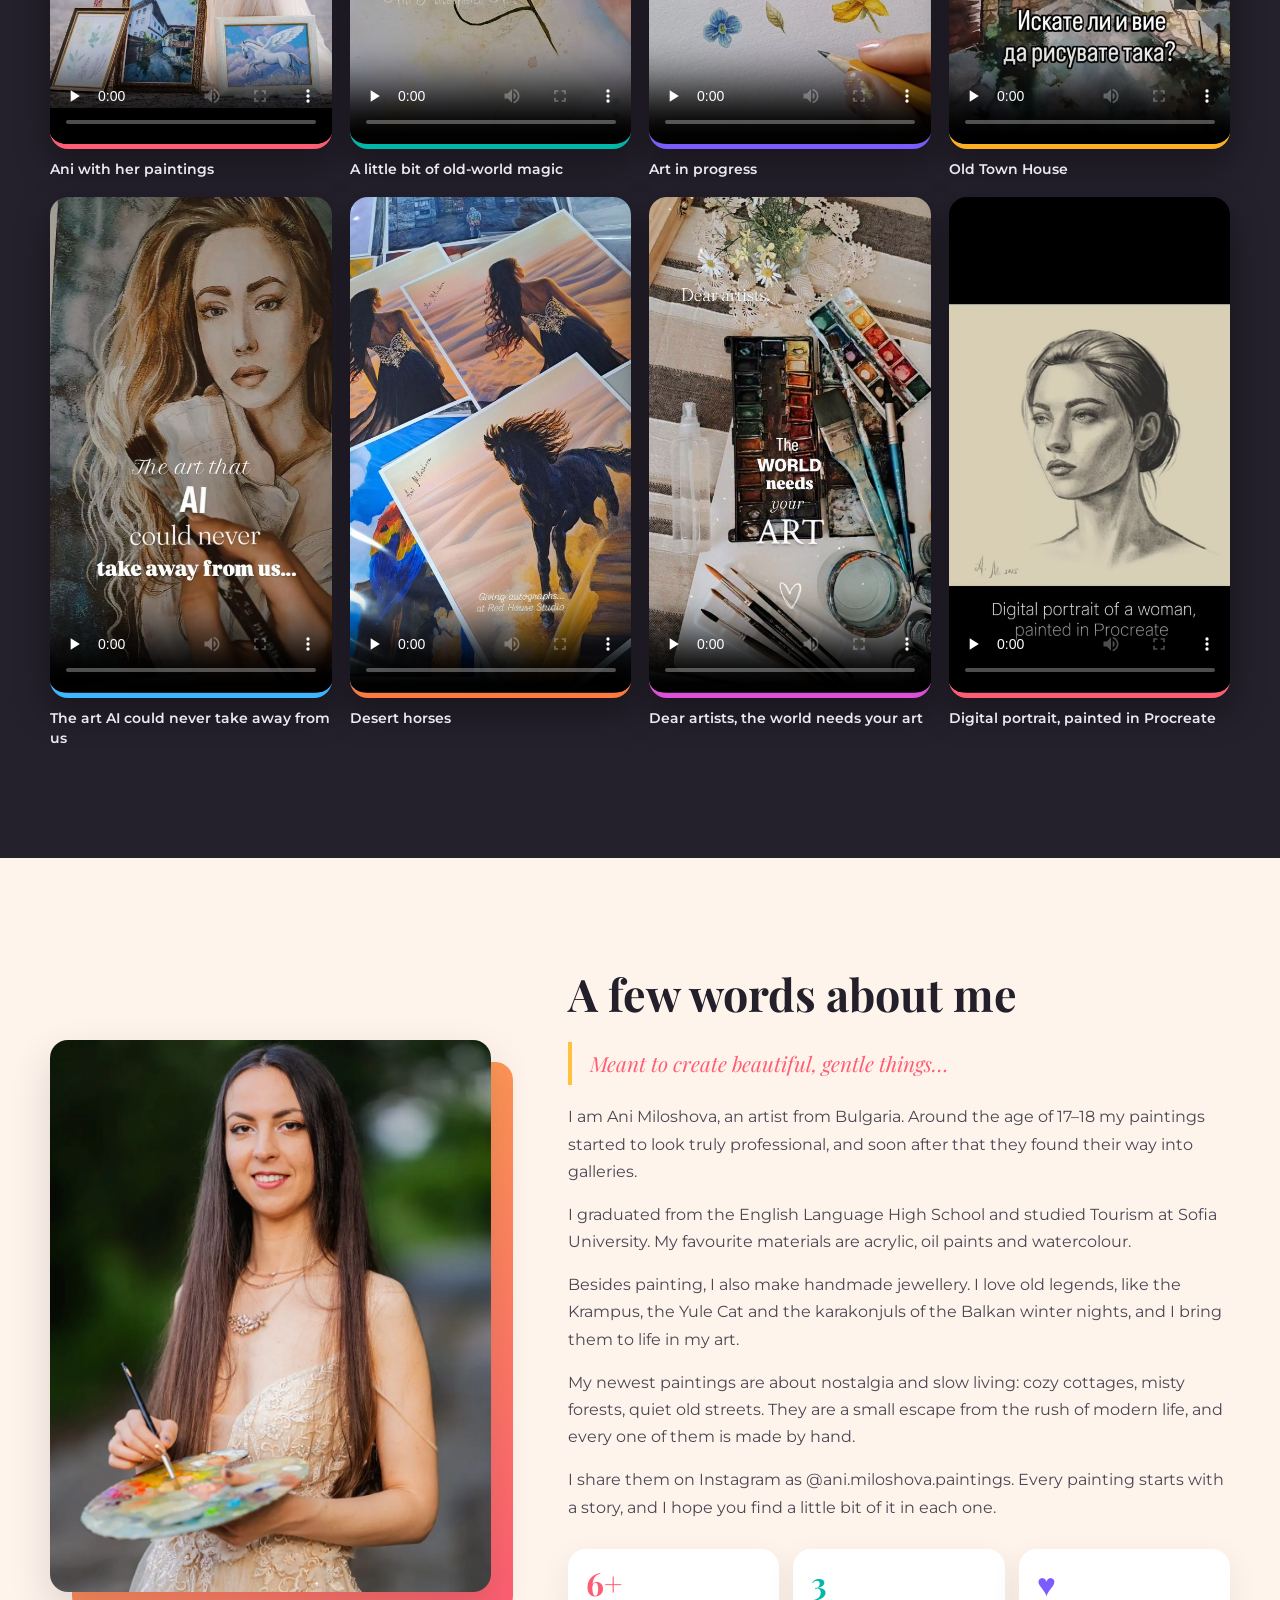
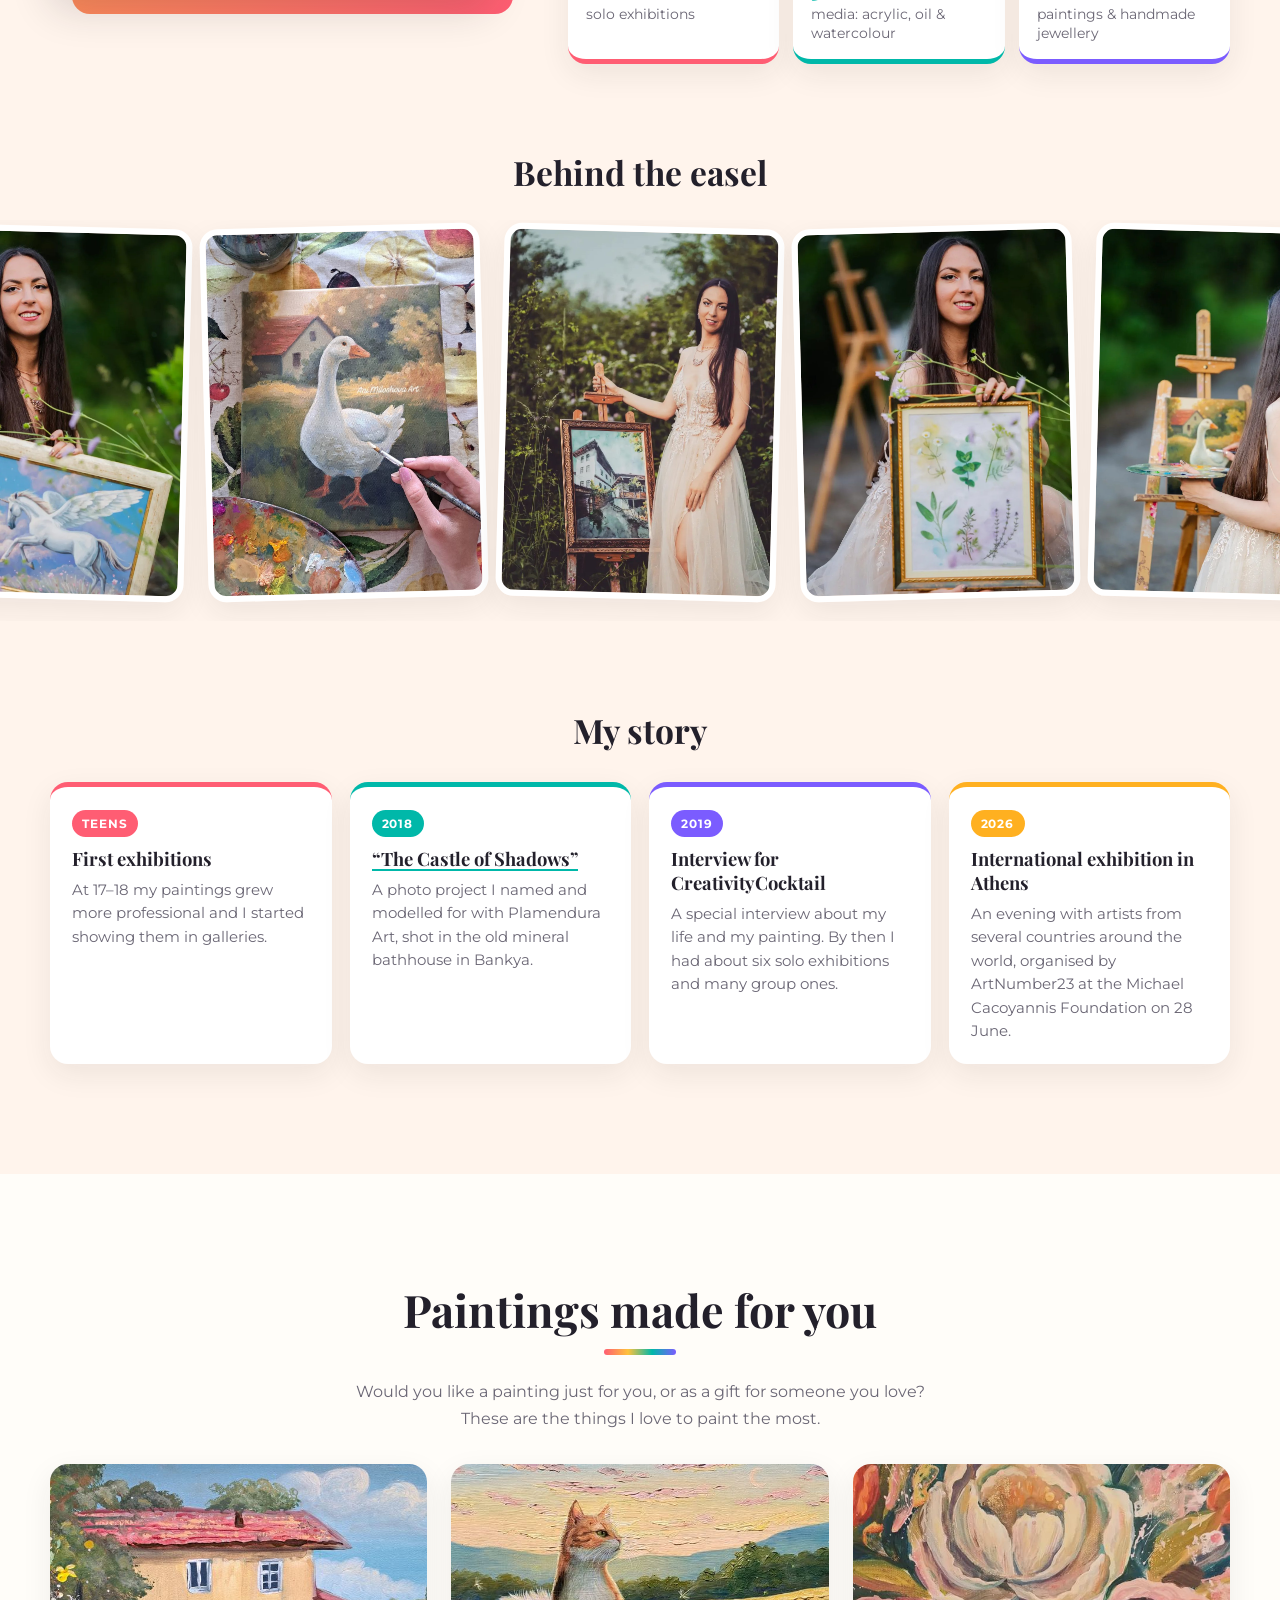
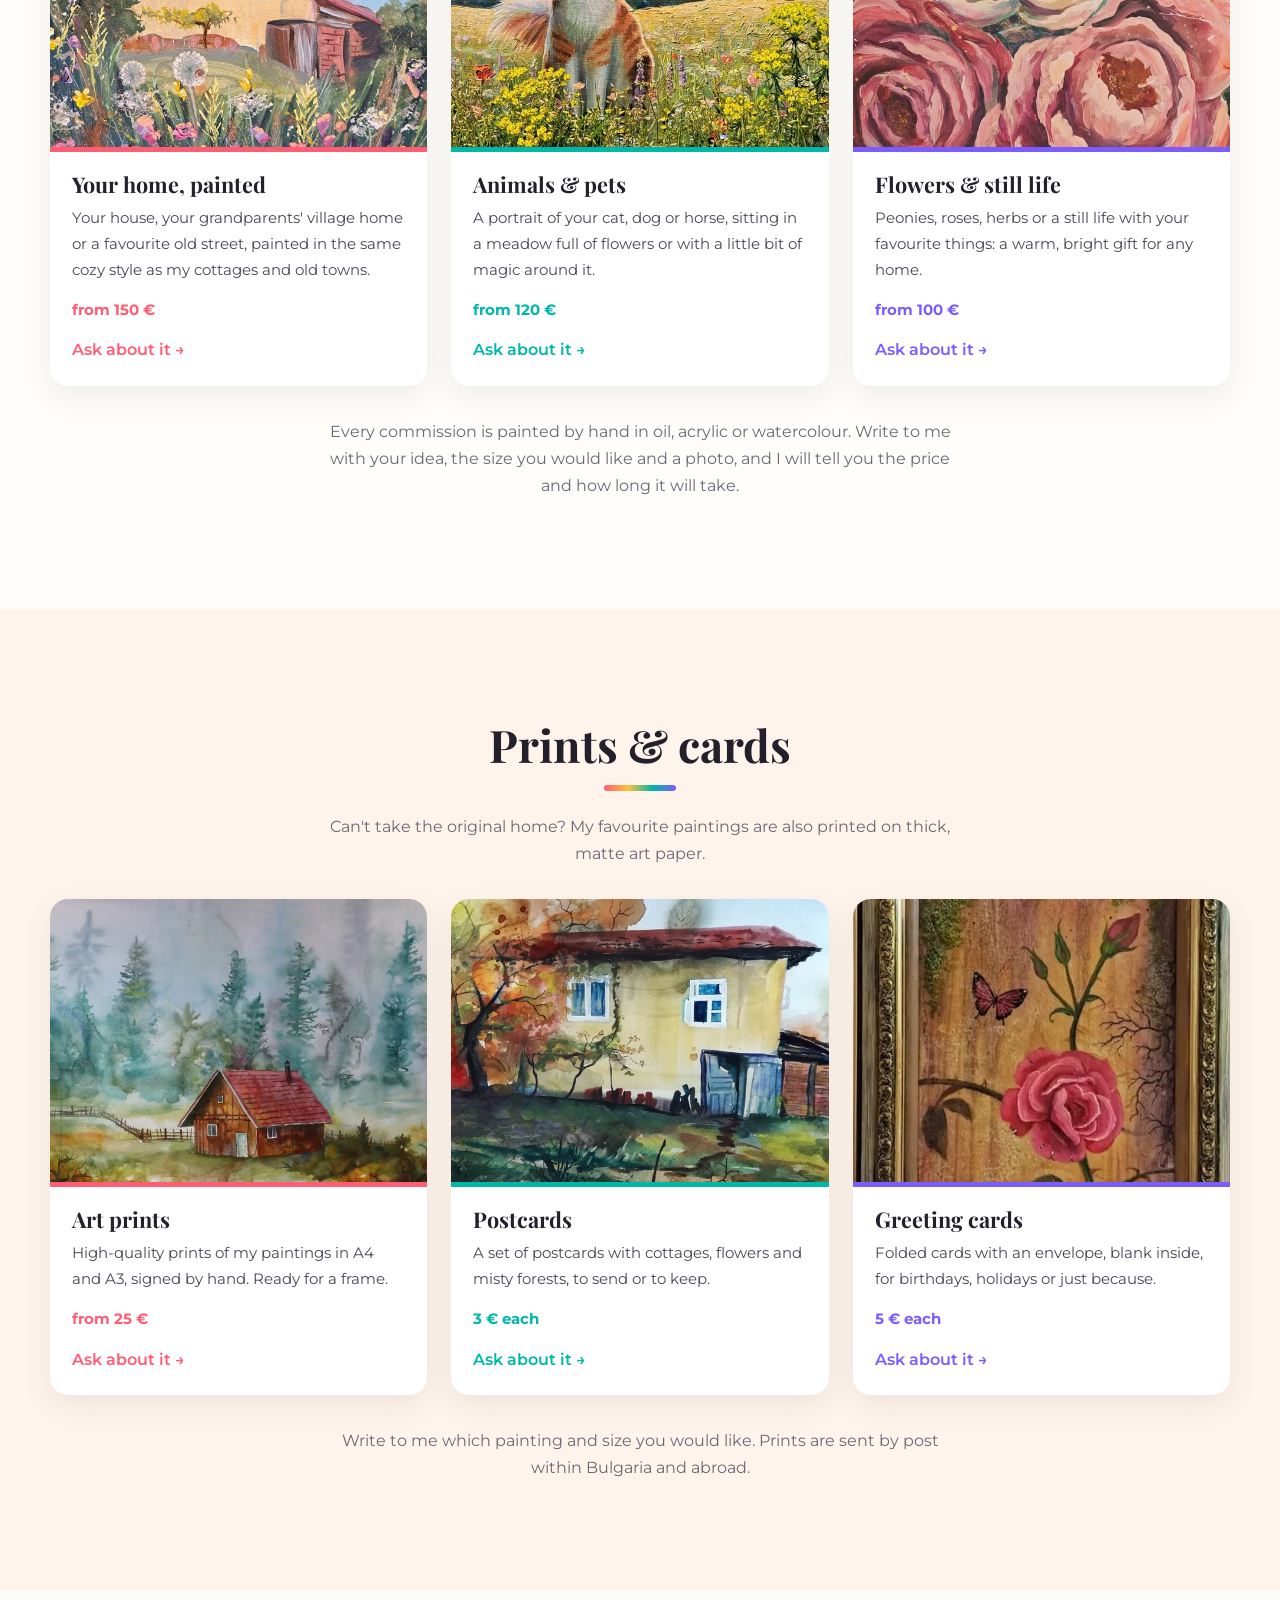
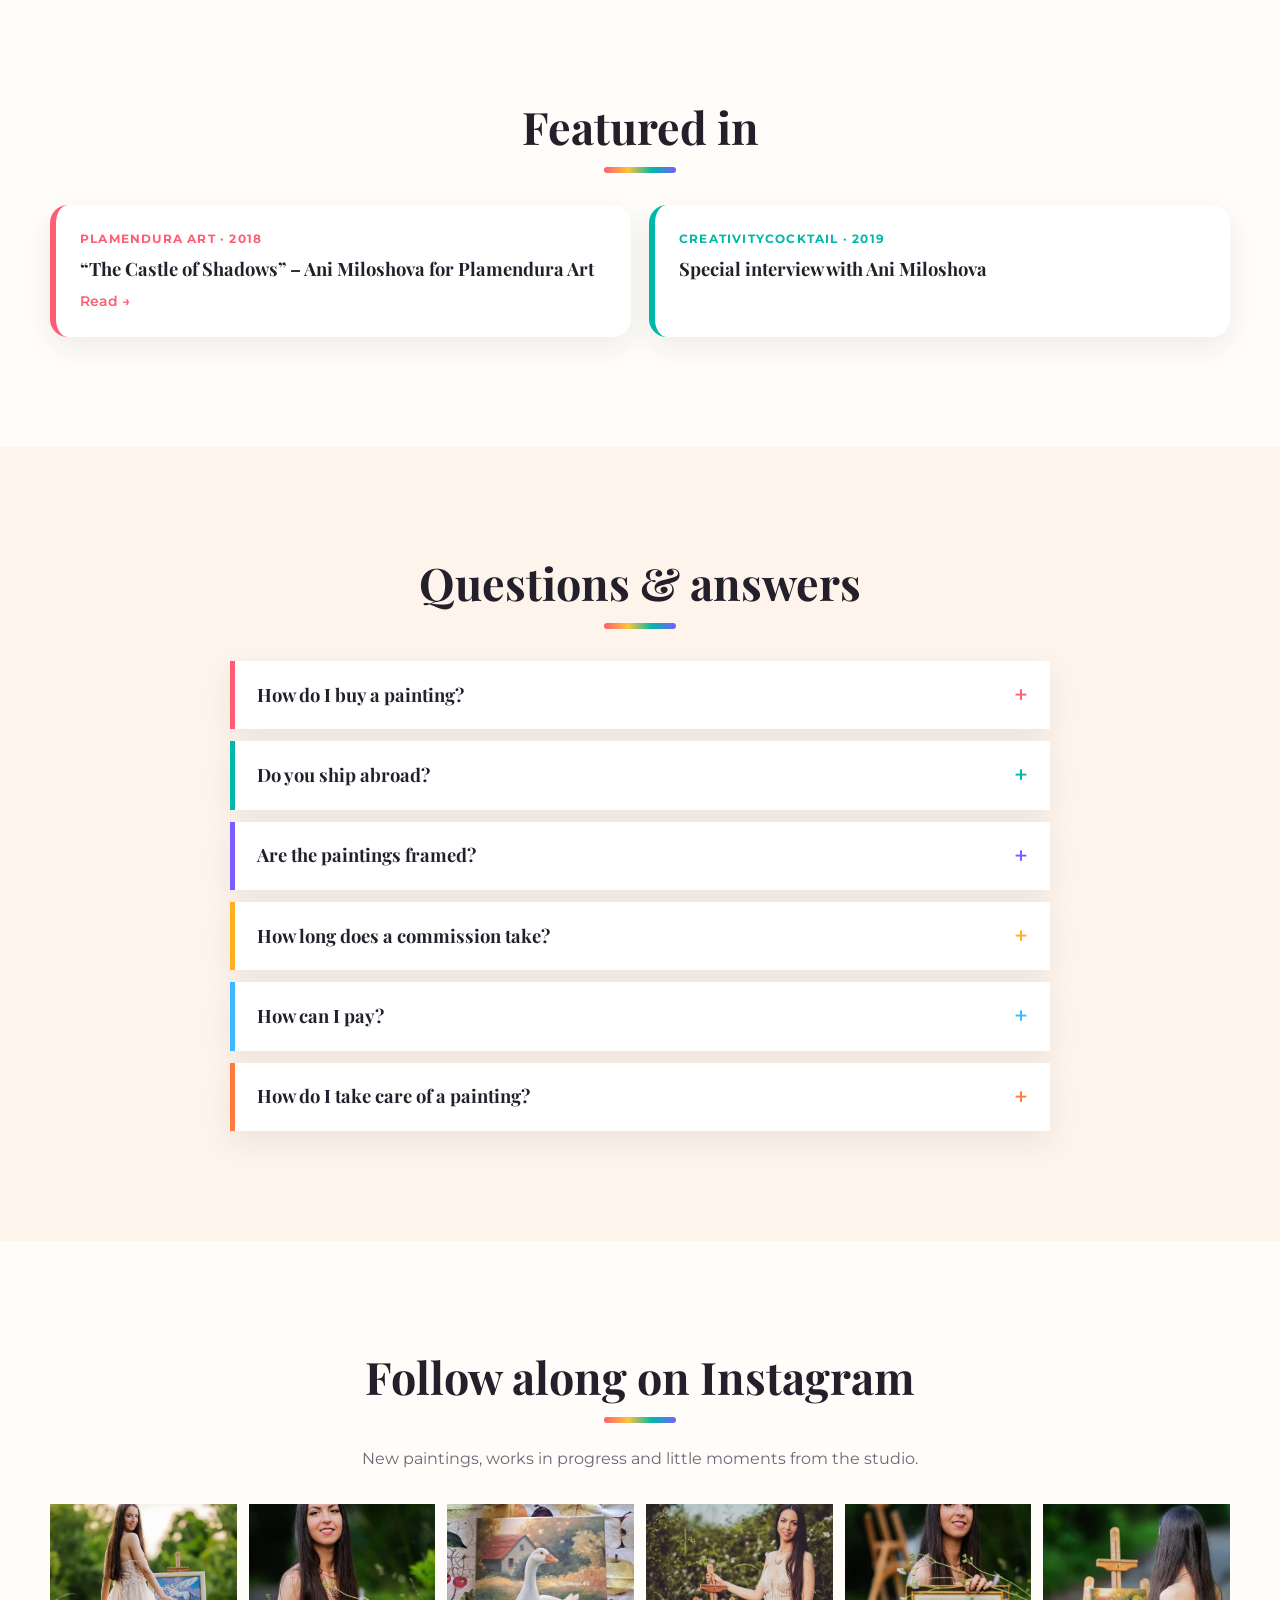
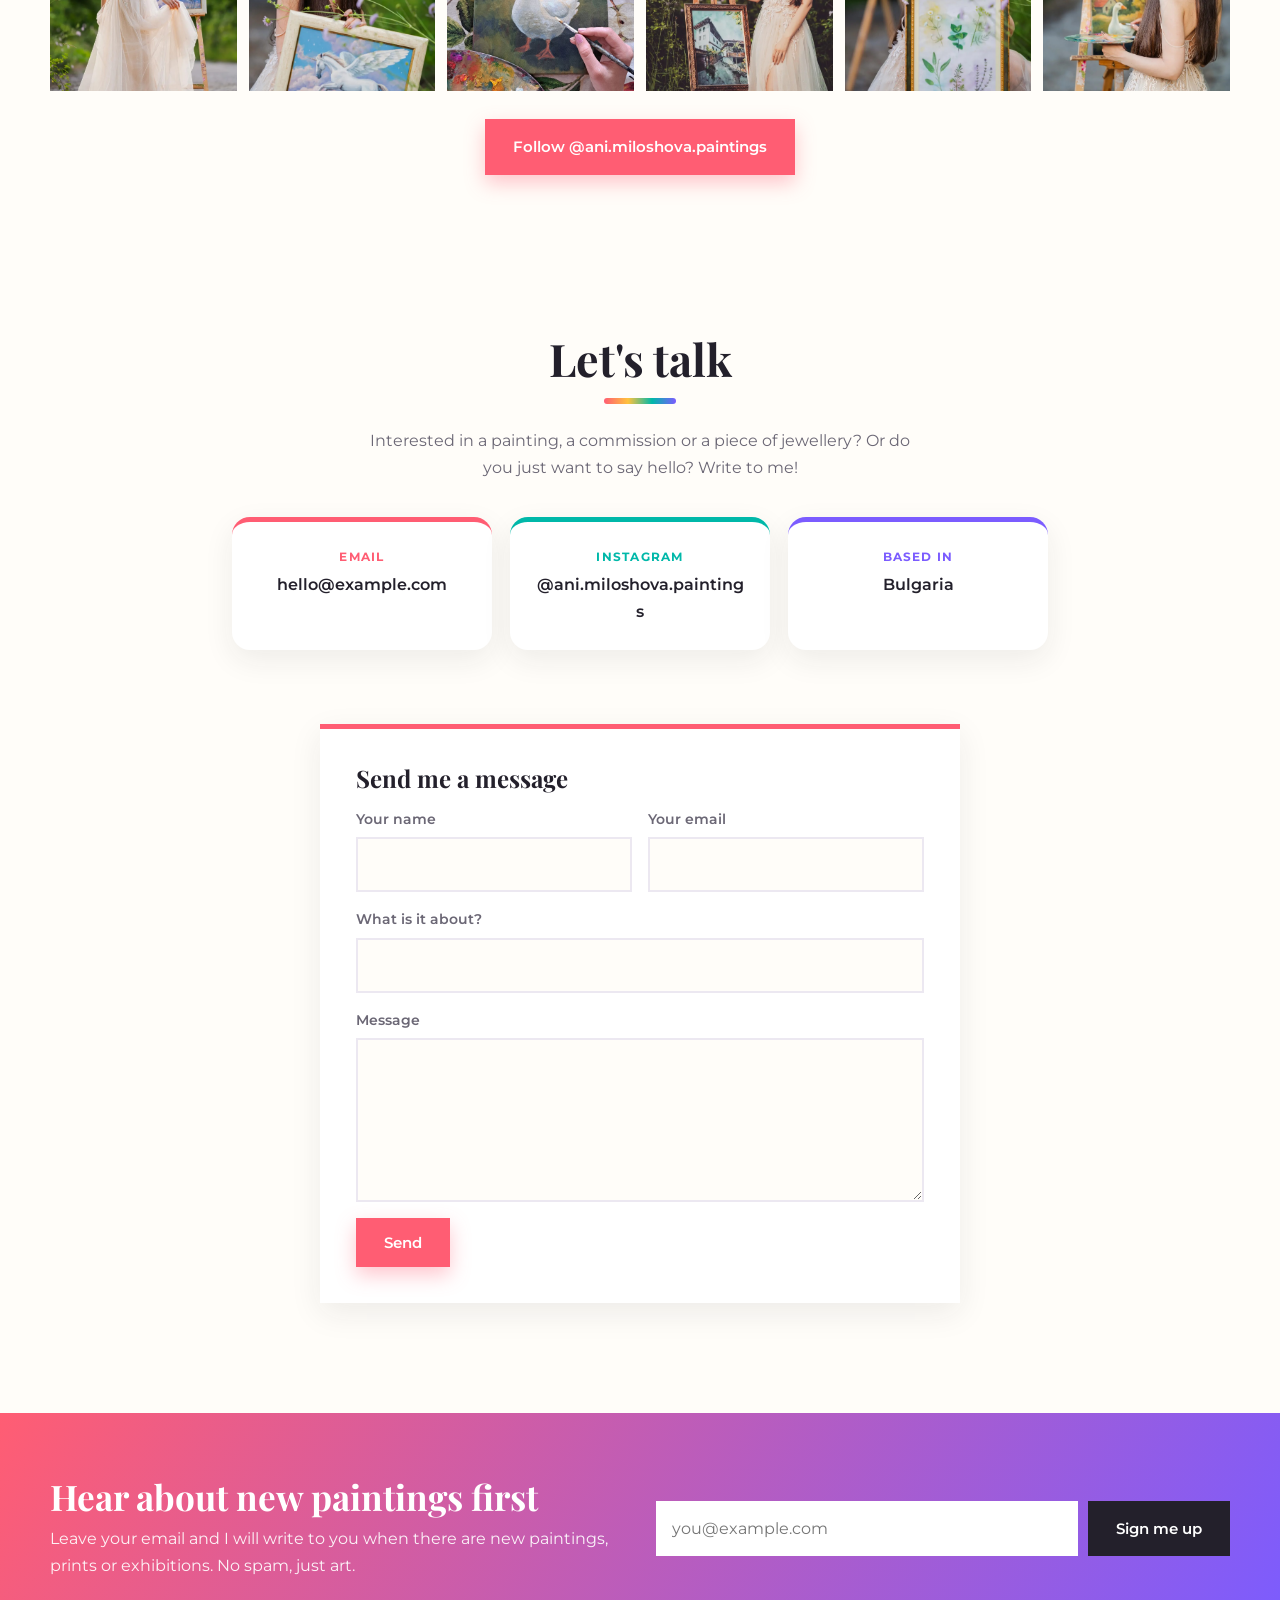
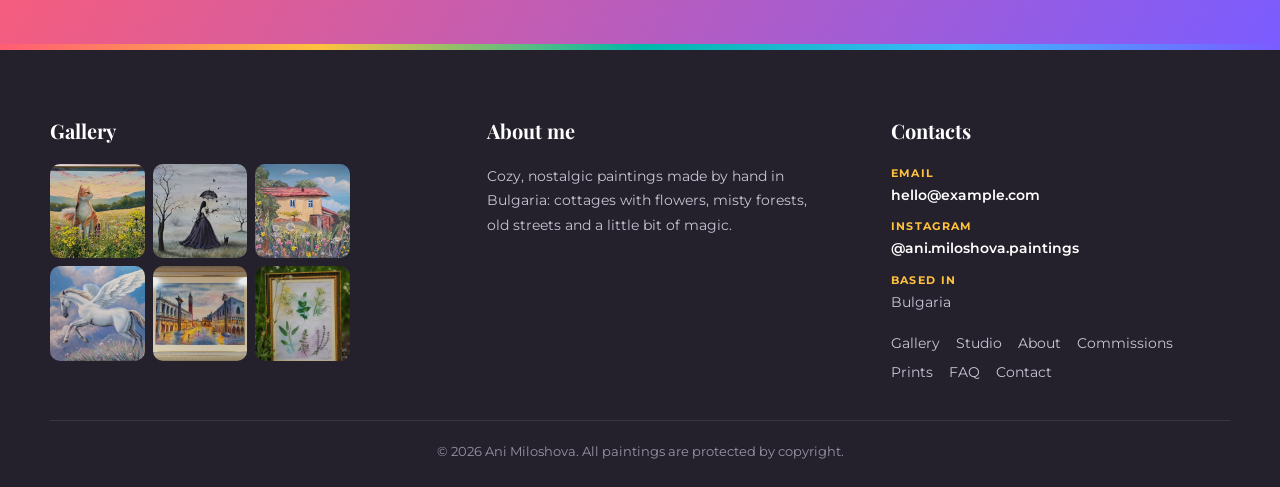
==== commit e7b17c19: "Update Instagram handle, drop Cozy art tagline, add logo-based colour themes - Point Instagram links" ====
--- a/Web/index.html
+++ b/Web/index.html
@@ -36,7 +36,7 @@
     "url": "https://animiloshova.com/",
     "image": "https://animiloshova.com/images/photos/ani-about.jpg",
     "nationality": "Bulgarian",
-    "sameAs": ["https://www.instagram.com/cozy.art.by.ani/"]
+    "sameAs": ["https://www.instagram.com/ani.miloshova.paintings/"]
   }
   </script>
 
@@ -92,7 +92,6 @@
         <div class="hero-text">
           <p class="eyebrow" data-site="role">Artist</p>
           <h1 data-site="name">Ani Miloshova</h1>
-          <p class="hero-tagline" data-site="tagline"></p>
           <p class="hero-intro" data-site="intro"></p>
           <div class="hero-actions">
             <a class="btn btn-primary" href="#gallery" data-i18n="hero_see">See the paintings</a>
--- a/Web/css/style.css
+++ b/Web/css/style.css
@@ -15,7 +15,7 @@
   --line:   #ece8f1;
   --bg:     #fffdf9;
   --tint:   #fff4ec;
-  --white:  #ffffff;   /* text on coloured buttons and badges */
+  --white:  #ffffff;   /* text on coloured buttons and badges (the footer is always dark and uses plain white) */
   --surface: #ffffff;  /* cards, chips and photo frames */
   --text-soft: #4a4654;
   --header-bg: rgba(255, 253, 249, .85);
@@ -91,6 +91,129 @@
   --header-bg: rgba(247, 251, 246, .85);
   --event-bg: linear-gradient(135deg, #e8f3ea, #f4efe2 60%, #e6f2ef);
 }
+/* The two themes below are taken from the 2026 logo (Resources/Ani Miloshova Logo 2026.png). */
+[data-theme="terracotta"] {
+  --coral:  #9a5530;
+  --sun:    #c08a3e;
+  --teal:   #c17d5d;
+  --violet: #603226;
+  --sky:    #d9a27b;
+  --ink:    #280d12;
+  --muted:  #7a5a52;
+  --line:   #ecdccf;
+  --bg:     #fbf4ec;
+  --tint:   #f4e4d6;
+  --text-soft: #4f3330;
+  --header-bg: rgba(251, 244, 236, .85);
+  --event-bg: linear-gradient(135deg, #f4e4d6, #f1dccd 60%, #f6e8d3);
+}
+[data-theme="plum"] {
+  --coral:  #c98a45;
+  --sun:    #e0a95c;
+  --teal:   #c17d5d;
+  --violet: #d0977a;
+  --sky:    #bc733e;
+  --ink:    #f3e6da;
+  --muted:  #b59a8e;
+  --line:   #432028;
+  --bg:     #280d12;
+  --tint:   #31141a;
+  --white:  #280d12;   /* plum text on the gold buttons reads better than white */
+  --surface: #3a1a20;
+  --text-soft: #dcc6b8;
+  --header-bg: rgba(40, 13, 18, .85);
+  --event-bg: linear-gradient(135deg, #3a1a20, #40201d 60%, #33161b);
+  --shadow: 0 10px 30px rgba(0, 0, 0, .35);
+  --shadow-hover: 0 18px 40px rgba(0, 0, 0, .5);
+}
+[data-theme="peach"] {
+  --coral:  #e84a5f;
+  --sun:    #fecea8;
+  --teal:   #ff847c;
+  --violet: #45171d;
+  --sky:    #ffa98f;
+  --ink:    #45171d;
+  --muted:  #8a5a5c;
+  --line:   #f6ddd0;
+  --bg:     #fff8f3;
+  --tint:   #ffeadb;
+  --text-soft: #5e3036;
+  --header-bg: rgba(255, 248, 243, .85);
+  --event-bg: linear-gradient(135deg, #ffeadb, #ffe0dc 60%, #fff1e2);
+}
+[data-theme="peach-dark"] {
+  --coral:  #e84a5f;
+  --sun:    #fecea8;
+  --teal:   #ff847c;
+  --violet: #ff847c;
+  --sky:    #ffa98f;
+  --ink:    #fff1e6;
+  --muted:  #c9a09c;
+  --line:   #4e1f26;
+  --bg:     #2a0e12;
+  --tint:   #33121a;
+  --surface: #45171d;
+  --text-soft: #f0d2c4;
+  --header-bg: rgba(42, 14, 18, .85);
+  --event-bg: linear-gradient(135deg, #45171d, #4a1a22 60%, #3a1418);
+  --shadow: 0 10px 30px rgba(0, 0, 0, .35);
+  --shadow-hover: 0 18px 40px rgba(0, 0, 0, .5);
+}
+[data-theme="pastel"] {
+  --coral:  #ff7c7c;
+  --sun:    #ffd082;
+  --teal:   #88e1f2;
+  --violet: #34000d;
+  --sky:    #6fcfe6;
+  --ink:    #34000d;
+  --muted:  #6e4a50;
+  --line:   #d6c6aa;
+  --bg:     #ecdfc8;
+  --tint:   #e3d2b6;
+  --white:  #34000d;   /* dark text on the light coral buttons; white would be too faint */
+  --text-soft: #34000d;
+  --header-bg: rgba(236, 223, 200, .85);
+  --event-bg: linear-gradient(135deg, #e3d2b6, #eed0c8 60%, #d3e6e3);
+}
+/* The hero intro uses the dark text colour too, not the softer muted one. */
+[data-theme="pastel"] .hero-intro { color: #34000d; }
+/* A redder "In the studio" band, to sit with the burgundy text. */
+[data-theme="pastel"] .section-dark { background: #3d1620; }
+[data-theme="pastel"] .section-dark .section-head p { color: #e2c6c8; }
+[data-theme="pastel-dark"] {
+  --coral:  #ff7c7c;
+  --sun:    #ffd082;
+  --teal:   #88e1f2;
+  --violet: #88e1f2;
+  --sky:    #6fcfe6;
+  --ink:    #f5f1ea;
+  --muted:  #a5a8c0;
+  --line:   #33375a;
+  --bg:     #1a1c30;
+  --tint:   #1f2238;
+  --white:  #21243d;   /* navy text on the light coral buttons; white would be too faint */
+  --surface: #2a2e4a;
+  --text-soft: #d3d5e6;
+  --header-bg: rgba(26, 28, 48, .85);
+  --event-bg: linear-gradient(135deg, #2a2e4a, #322c48 60%, #233249);
+  --shadow: 0 10px 30px rgba(0, 0, 0, .35);
+  --shadow-hover: 0 18px 40px rgba(0, 0, 0, .5);
+}
+[data-theme="olive"] {
+  --coral:  #616f39;
+  --sun:    #ffd98e;
+  --teal:   #ffb677;
+  --violet: #c75a3f;   /* #ff8364 deepened so it reads as text on the light background */
+  --sky:    #ff8364;
+  --ink:    #2c3318;
+  --muted:  #6e7056;
+  --line:   #ece4d2;
+  --bg:     #fffbf2;
+  --tint:   #fff2da;
+  --text-soft: #464b2e;
+  --header-bg: rgba(255, 251, 242, .85);
+  --event-bg: linear-gradient(135deg, #fff2da, #ffe8d6 60%, #f1f3e2);
+}
 
 *, *::before, *::after { box-sizing: border-box; }
 
@@ -408,7 +531,7 @@
   background: linear-gradient(90deg, var(--coral), var(--sun), var(--teal), var(--sky), var(--violet));
 }
 .footer-cols { display: grid; grid-template-columns: 1.1fr 1fr 1fr; gap: clamp(28px, 5vw, 64px); padding: clamp(44px, 6vw, 64px) 0 36px; }
-.footer-col h4 { font-family: var(--font-head); font-size: 1.25rem; color: var(--white); margin: 0 0 16px; }
+.footer-col h4 { font-family: var(--font-head); font-size: 1.25rem; color: #fff; margin: 0 0 16px; }
 .footer-col p { margin: 0; line-height: 1.7; }
 .footer-thumbs { display: grid; grid-template-columns: repeat(3, 1fr); gap: 8px; max-width: 300px; }
 .footer-thumb { padding: 0; border: 0; border-radius: 10px; overflow: hidden; cursor: pointer; background: #3a3444; aspect-ratio: 1; }
@@ -416,11 +539,11 @@
 .footer-thumb:hover img, .footer-thumb:focus-visible img { transform: scale(1.08); opacity: 1; }
 .footer-contacts { list-style: none; margin: 0 0 18px; padding: 0; display: grid; gap: 10px; }
 .footer-contacts .label { display: block; font-size: .7rem; font-weight: 700; letter-spacing: .12em; text-transform: uppercase; color: var(--sun); }
-.footer-contacts a { color: var(--white); text-decoration: none; font-weight: 600; word-break: break-word; }
+.footer-contacts a { color: #fff; text-decoration: none; font-weight: 600; word-break: break-word; }
 .footer-contacts a:hover { color: var(--sun); }
 .footer-nav { display: flex; flex-wrap: wrap; gap: 6px 16px; }
 .footer-nav a { color: #c9c4d4; text-decoration: none; font-size: .85rem; }
-.footer-nav a:hover { color: var(--white); }
+.footer-nav a:hover { color: #fff; }
 .footer-bottom { border-top: 1px solid #3a3444; padding: 20px 0 24px; text-align: center; font-size: .8rem; color: #9a94a6; }
 .footer-bottom p { margin: 0; }
 
@@ -767,6 +890,8 @@
 
 /* Newsletter band above the footer */
 .newsletter { color: #fff; background: linear-gradient(120deg, var(--coral), var(--violet)); padding: clamp(40px, 6vw, 64px) 0; }
+[data-theme="peach-dark"] .newsletter { background: linear-gradient(120deg, #e84a5f, #45171d); }
+[data-theme="pastel-dark"] .newsletter { background: linear-gradient(120deg, #ff7c7c, #21243d); }
 .newsletter-inner { display: grid; grid-template-columns: 1fr 1fr; gap: 32px; align-items: center; }
 .newsletter h2 { font-size: clamp(1.6rem, 3vw, 2.2rem); margin-bottom: 8px; }
 .newsletter p { margin: 0; opacity: .92; }
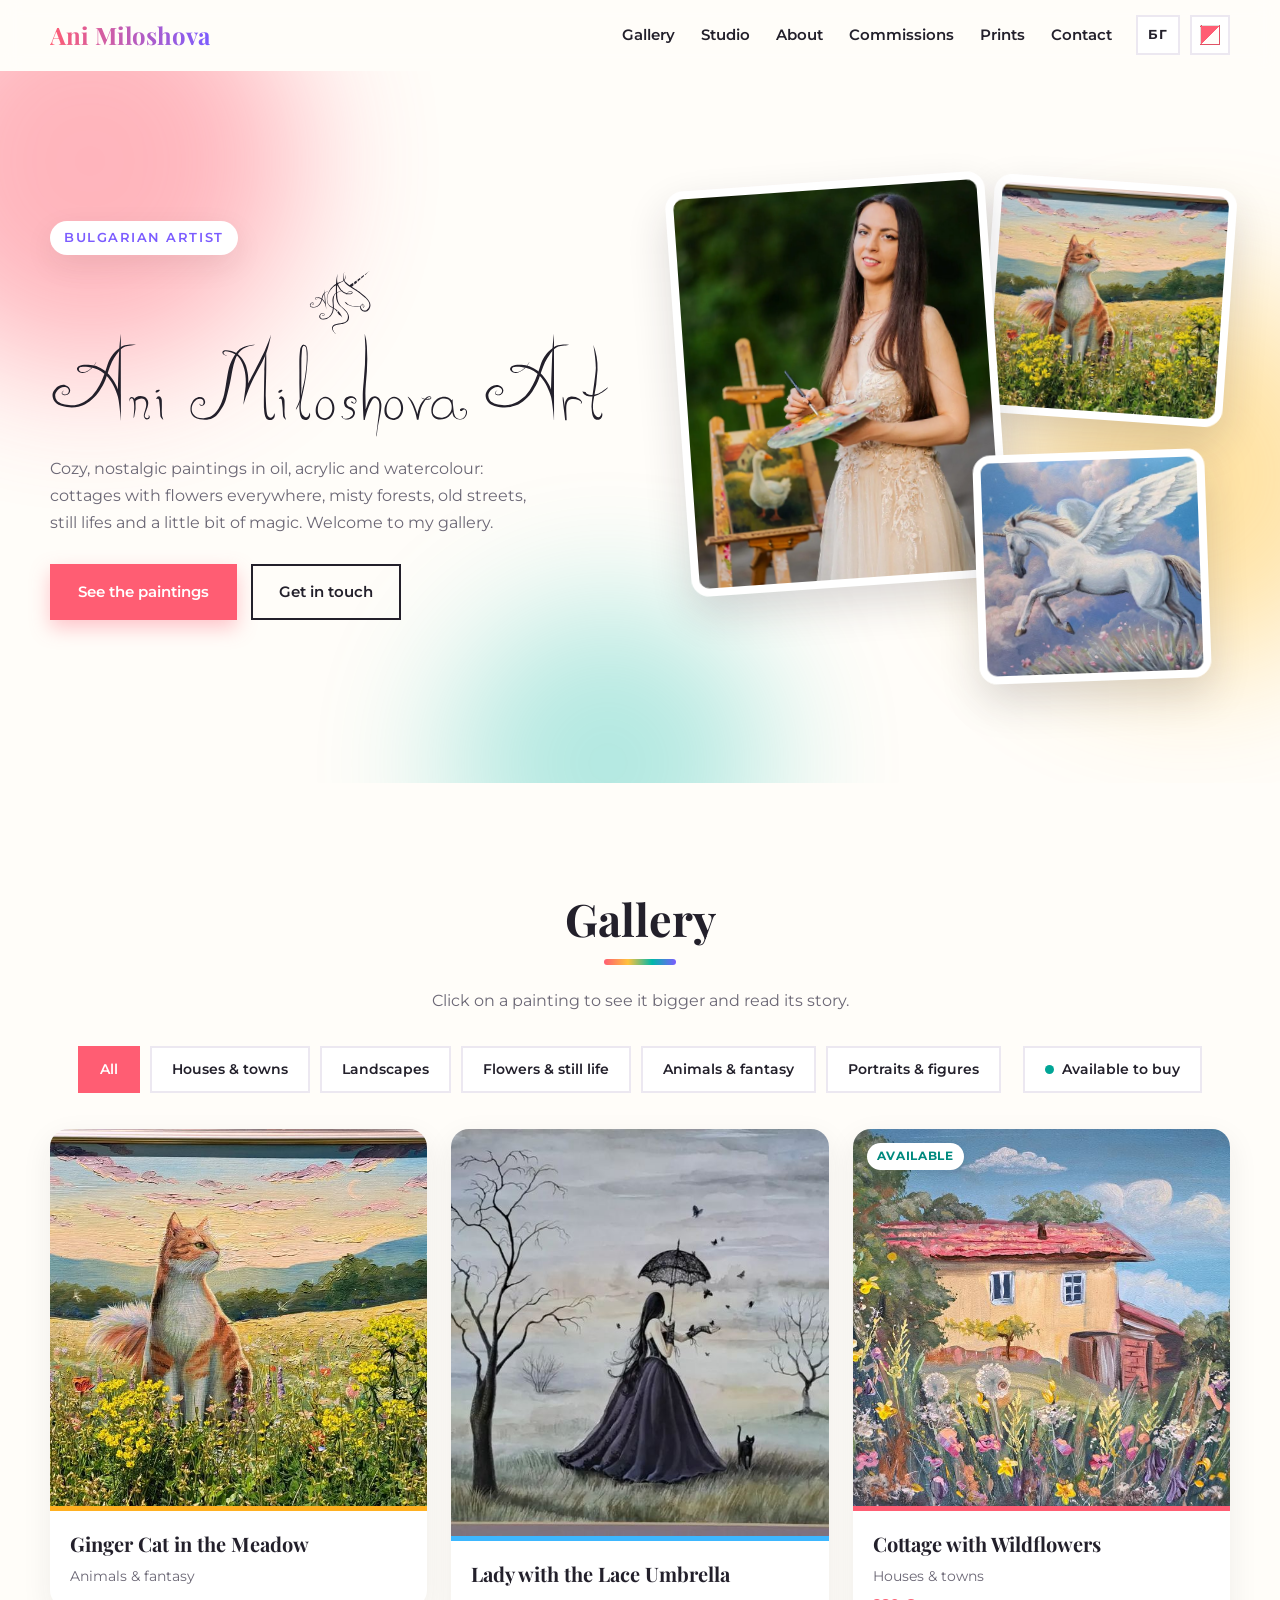
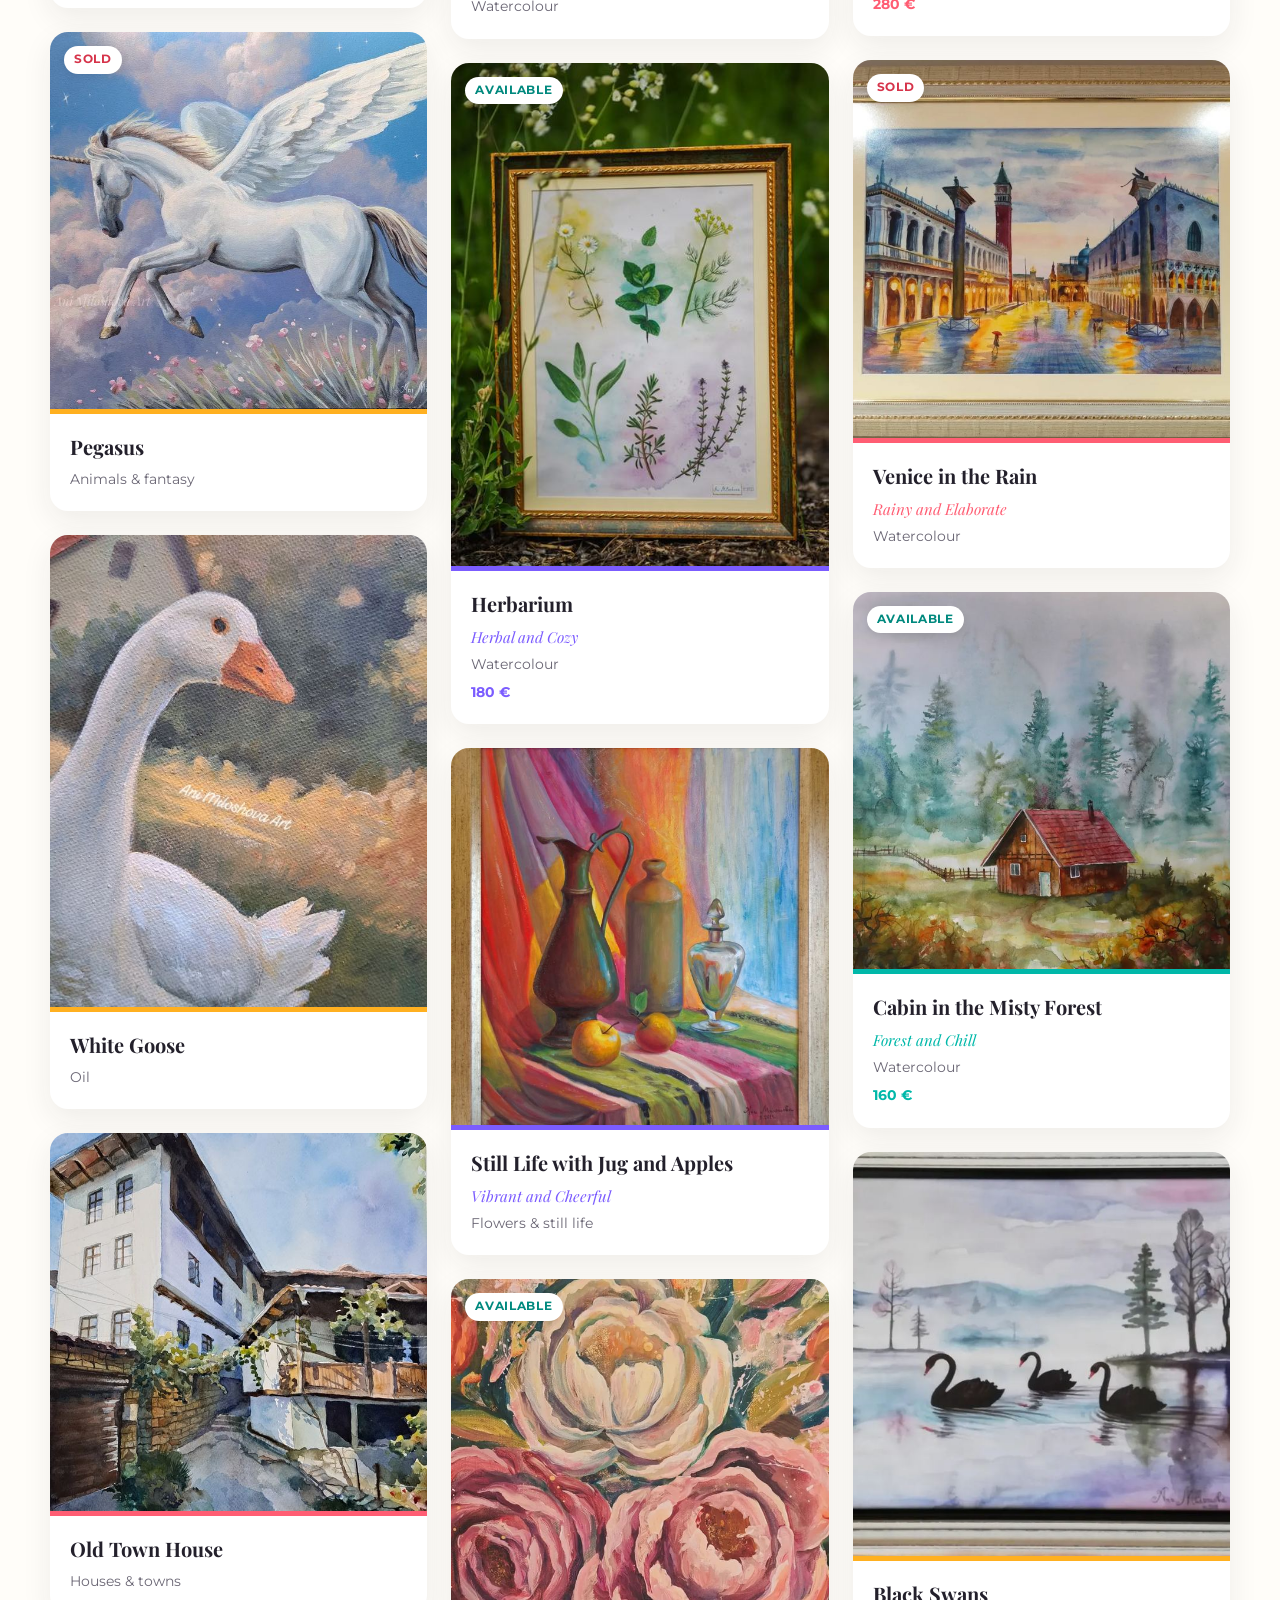
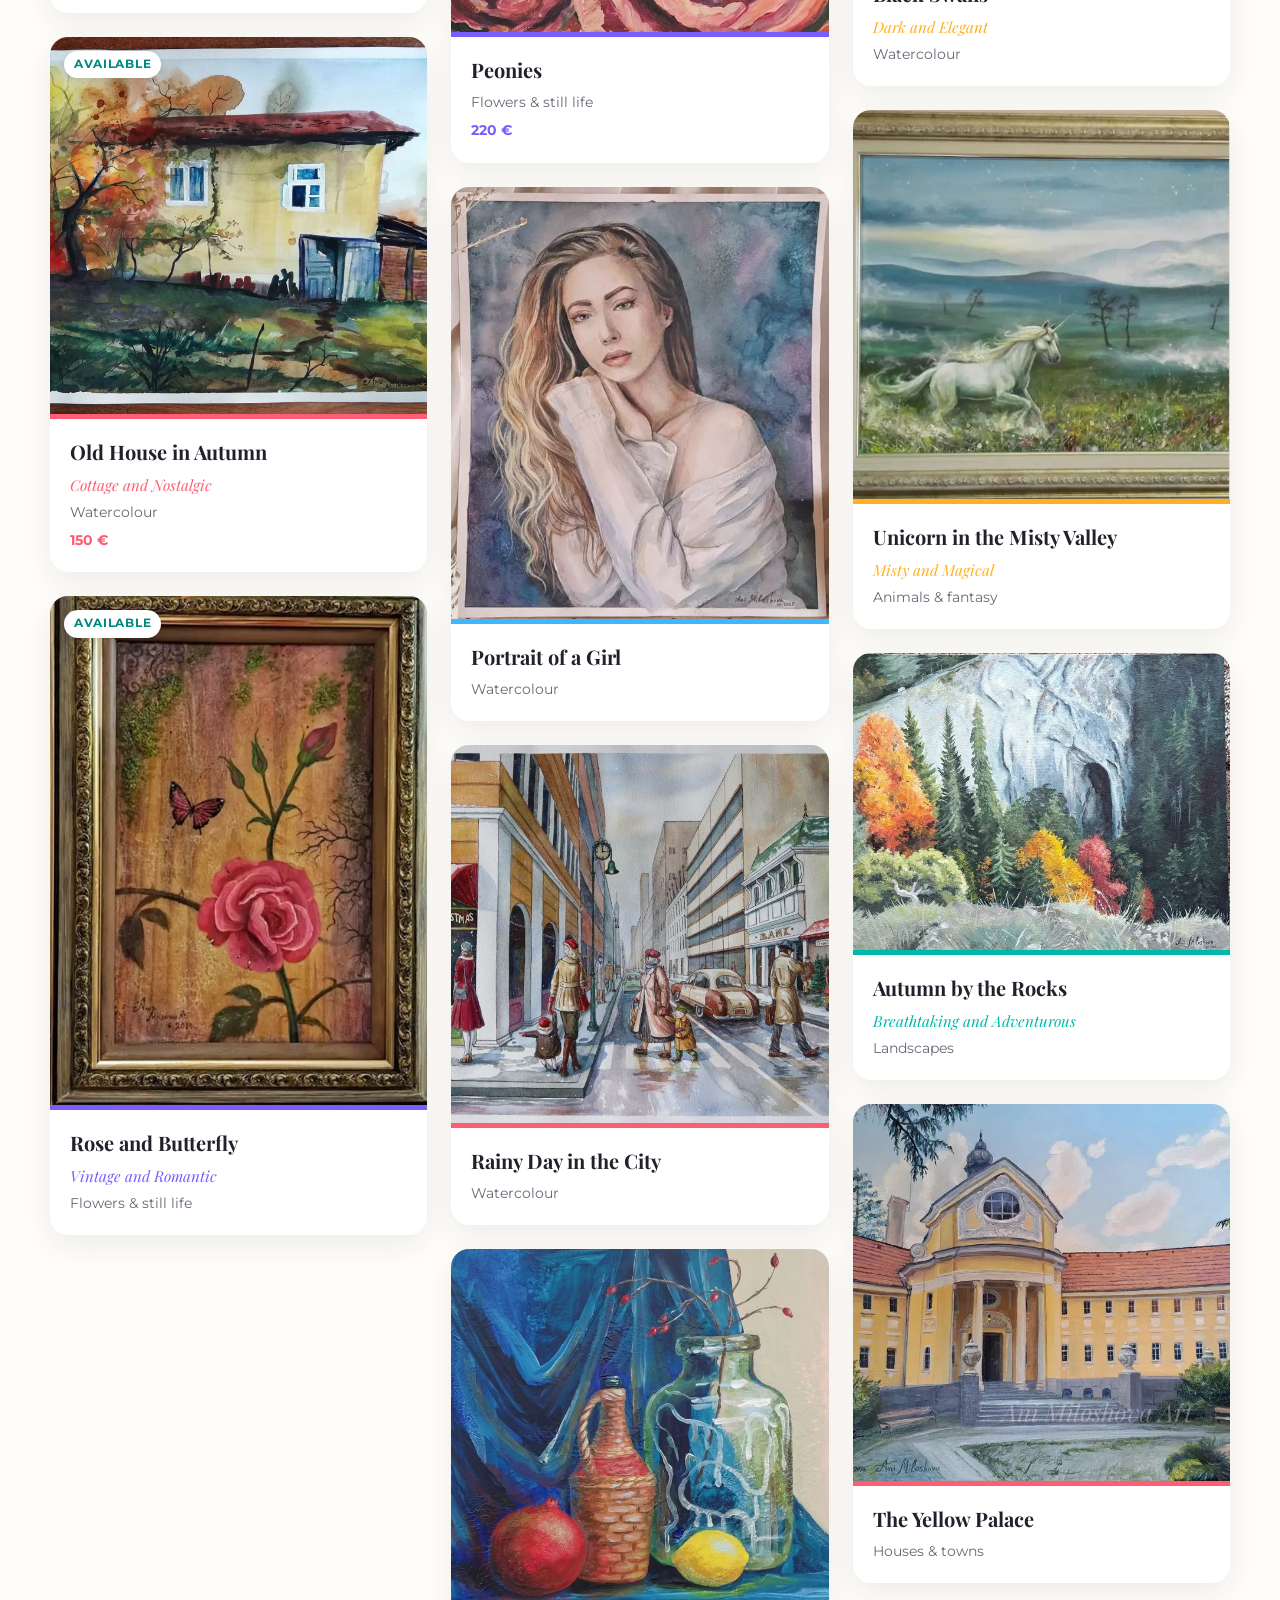
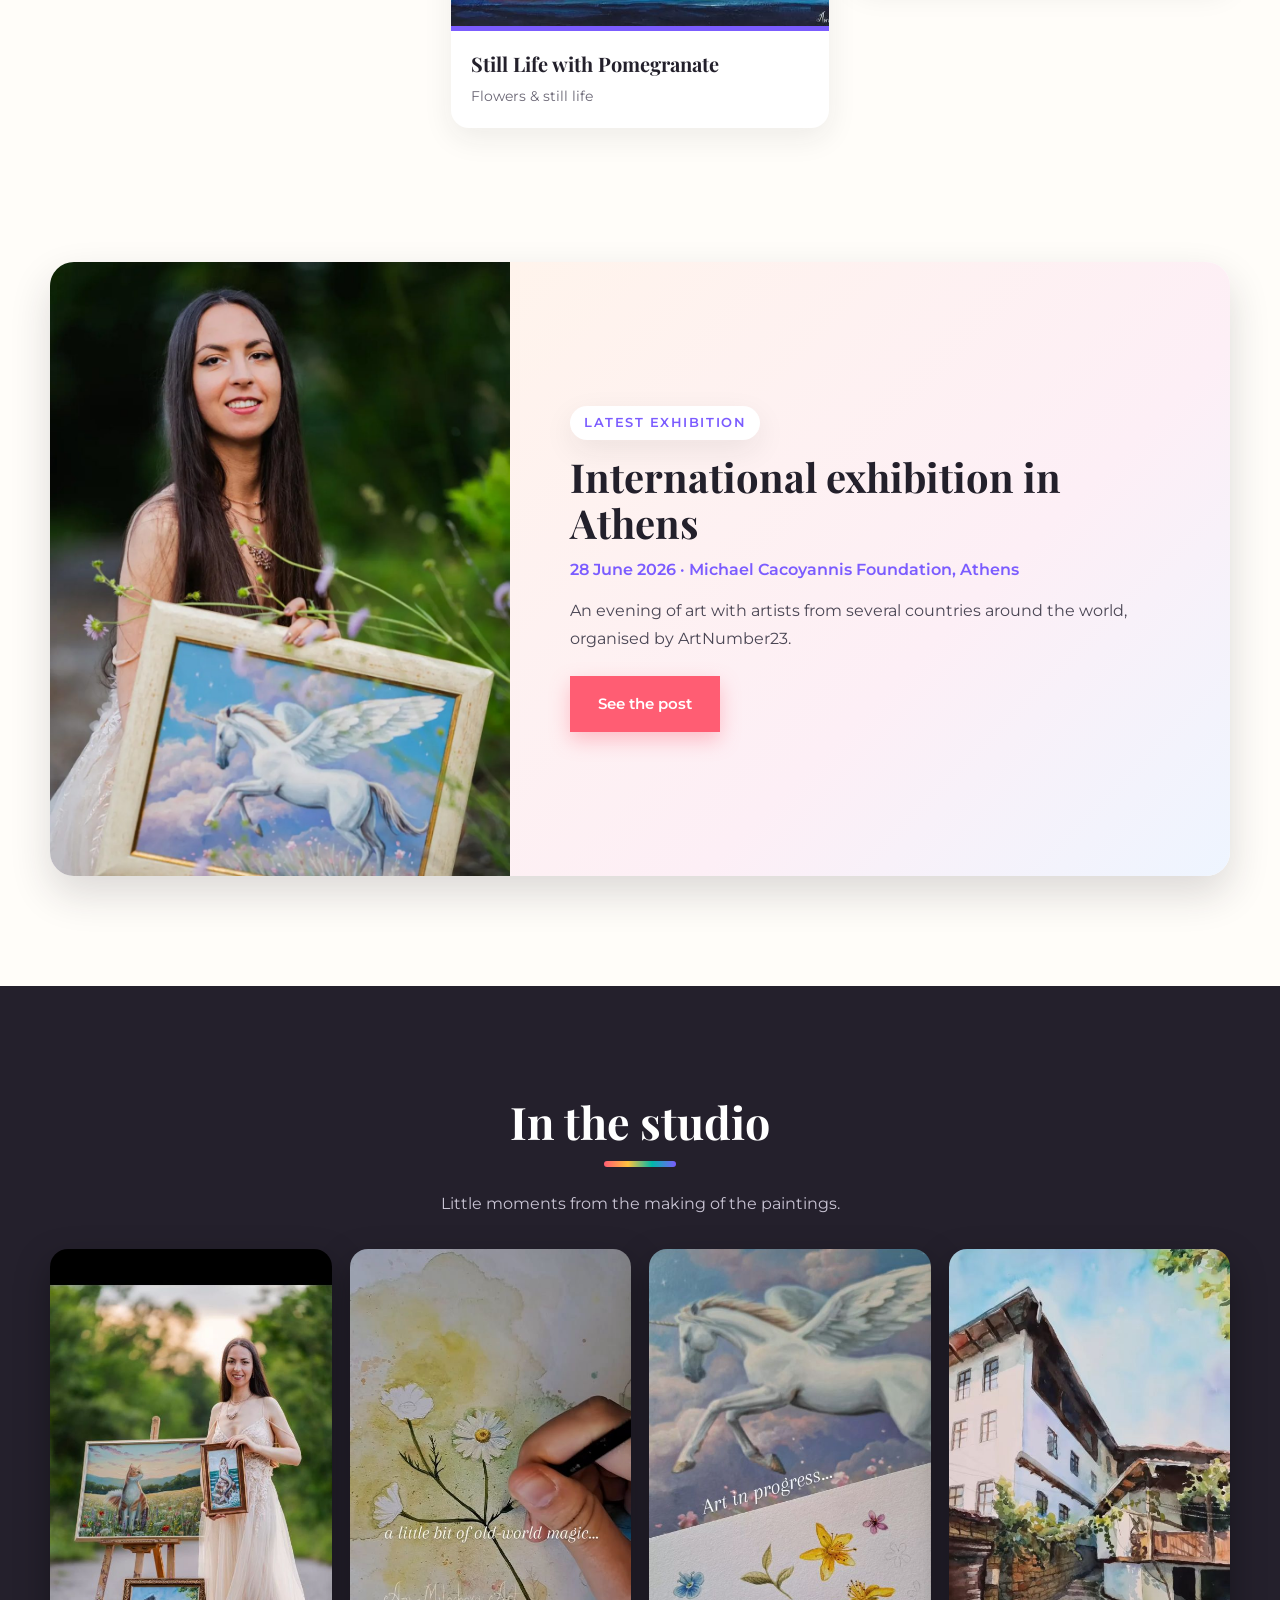
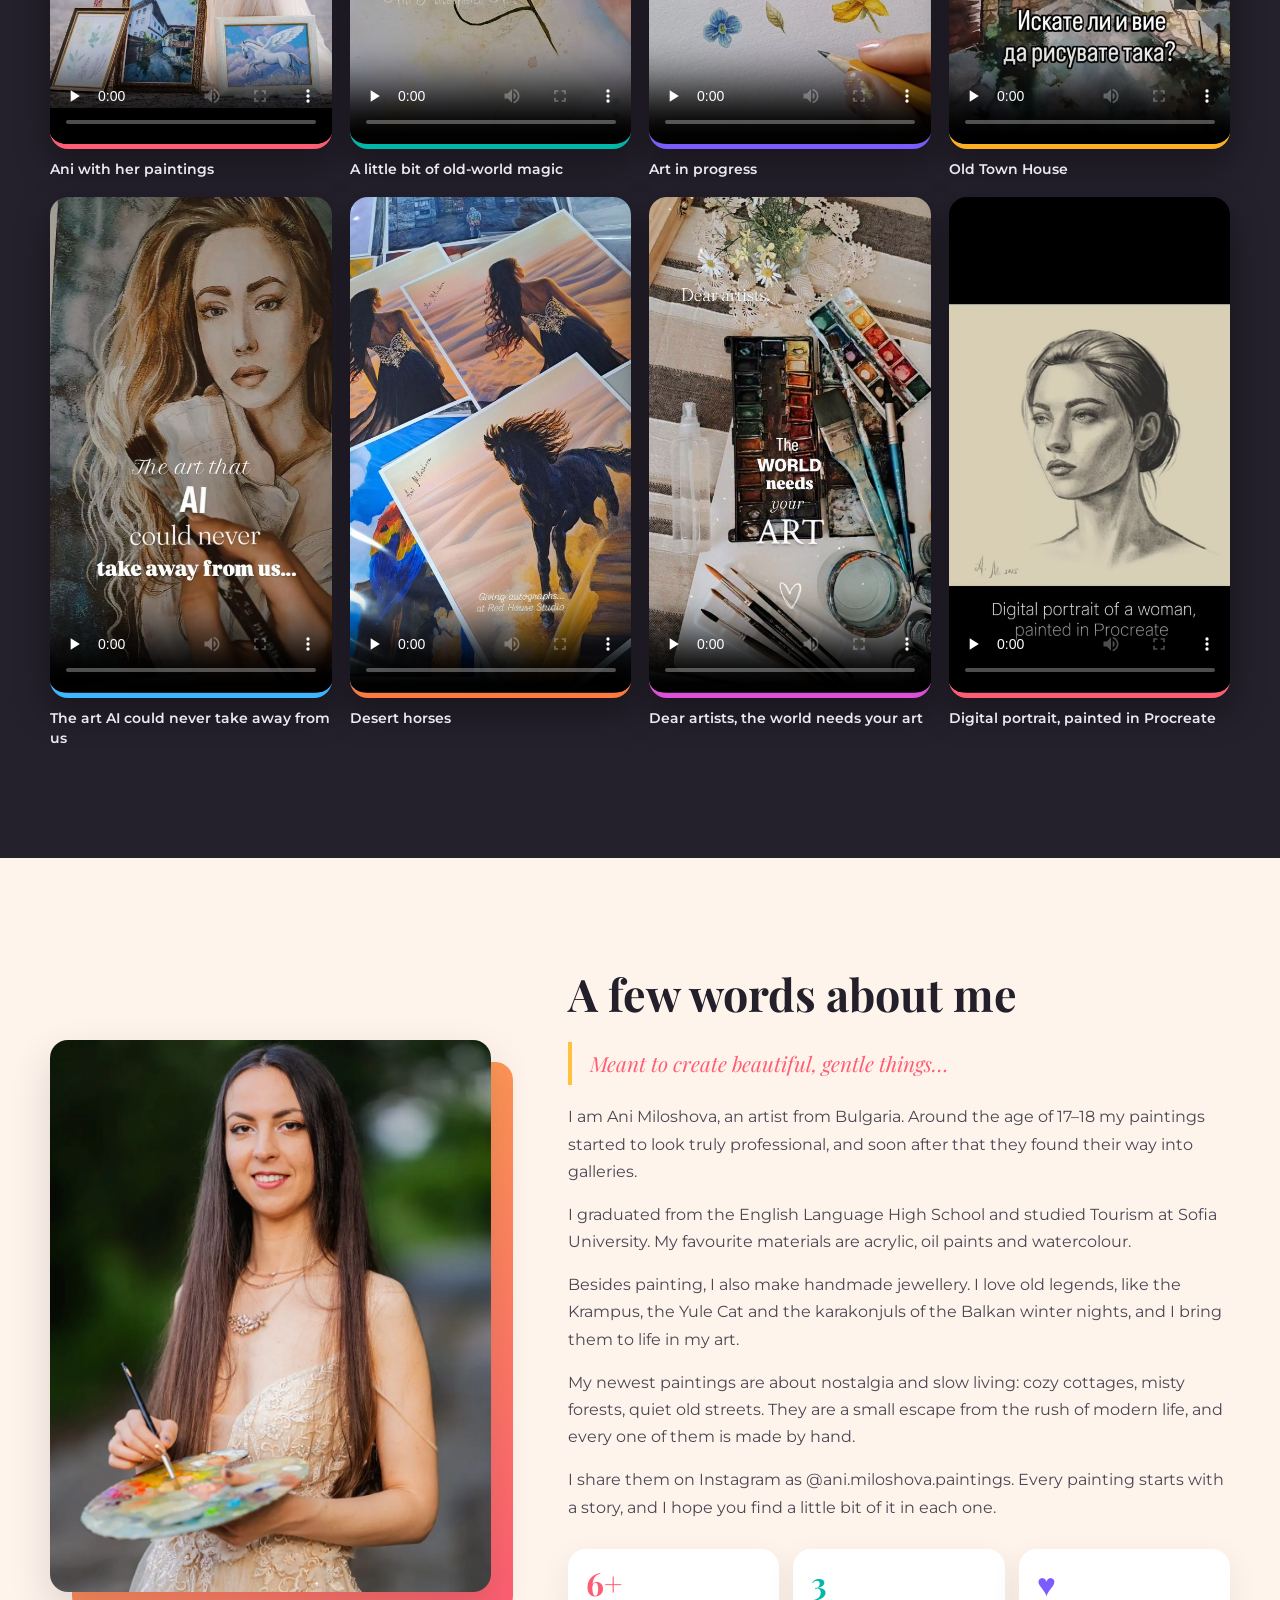
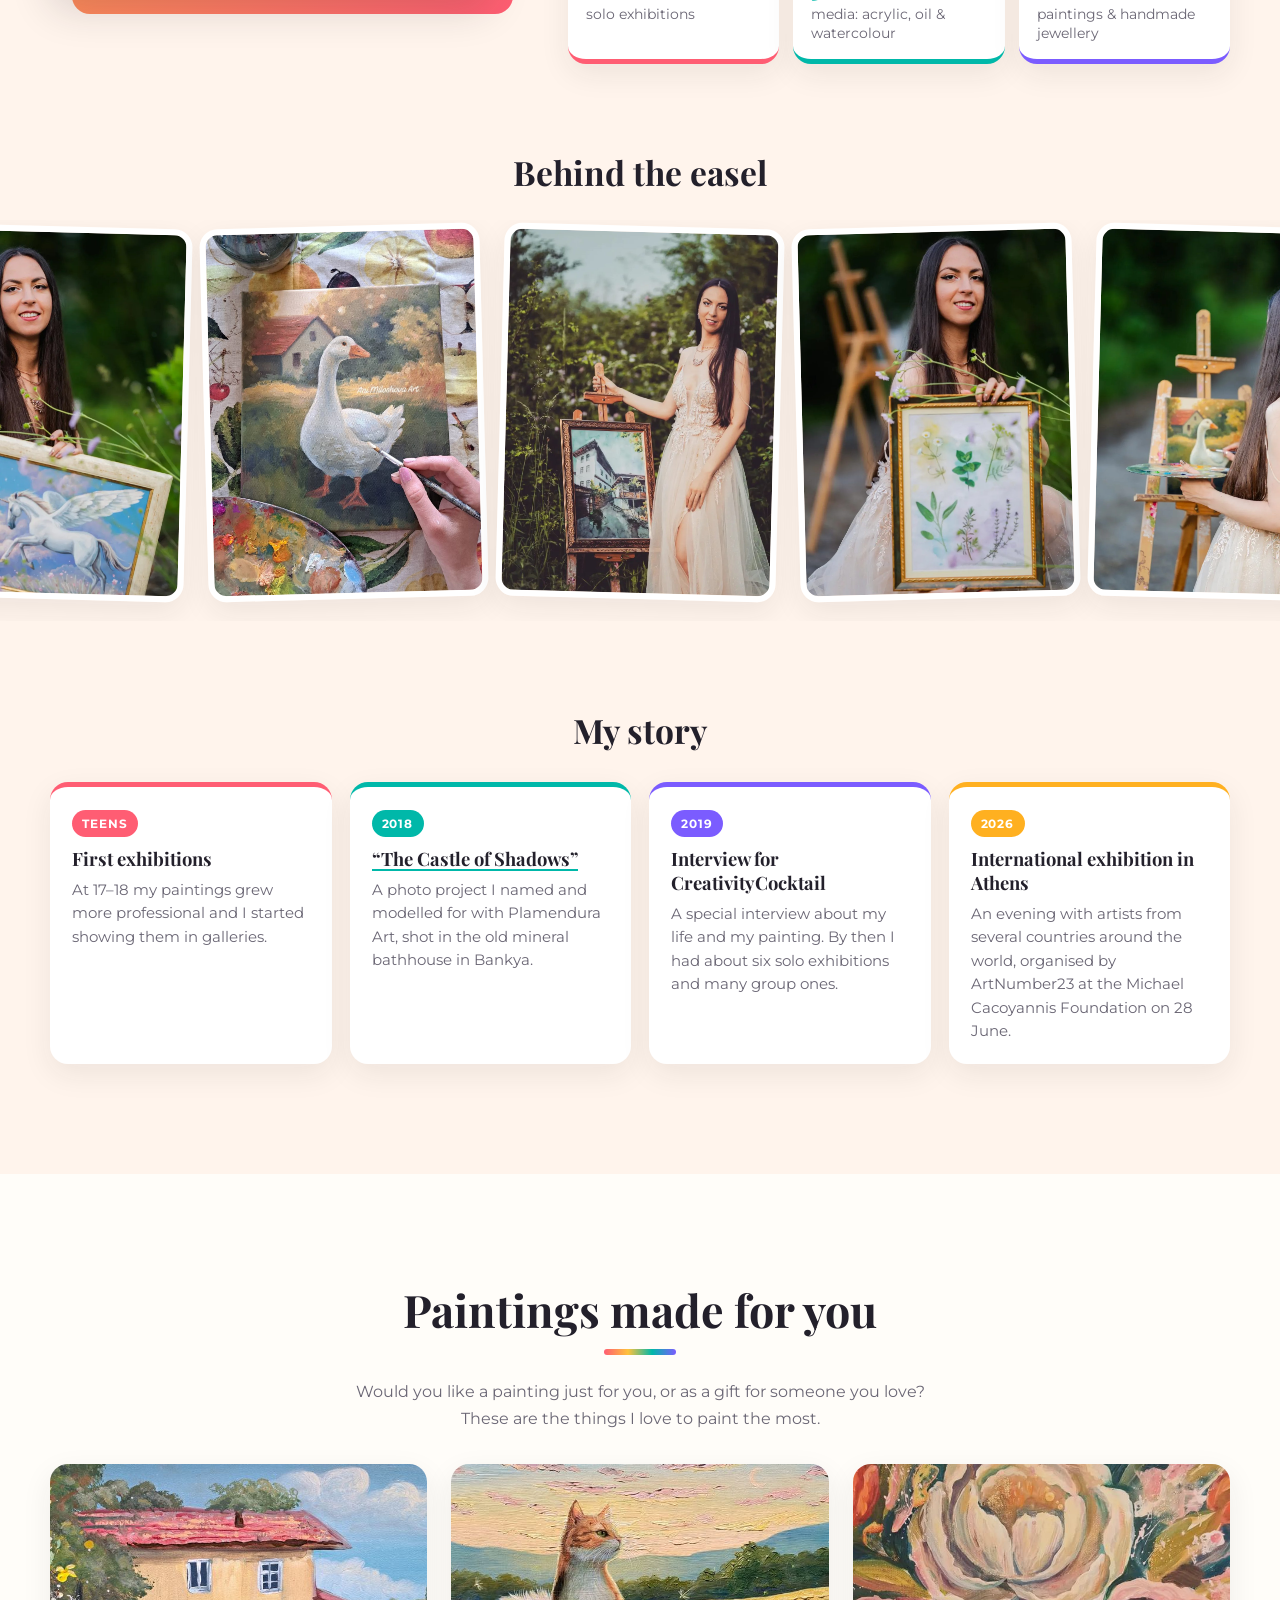
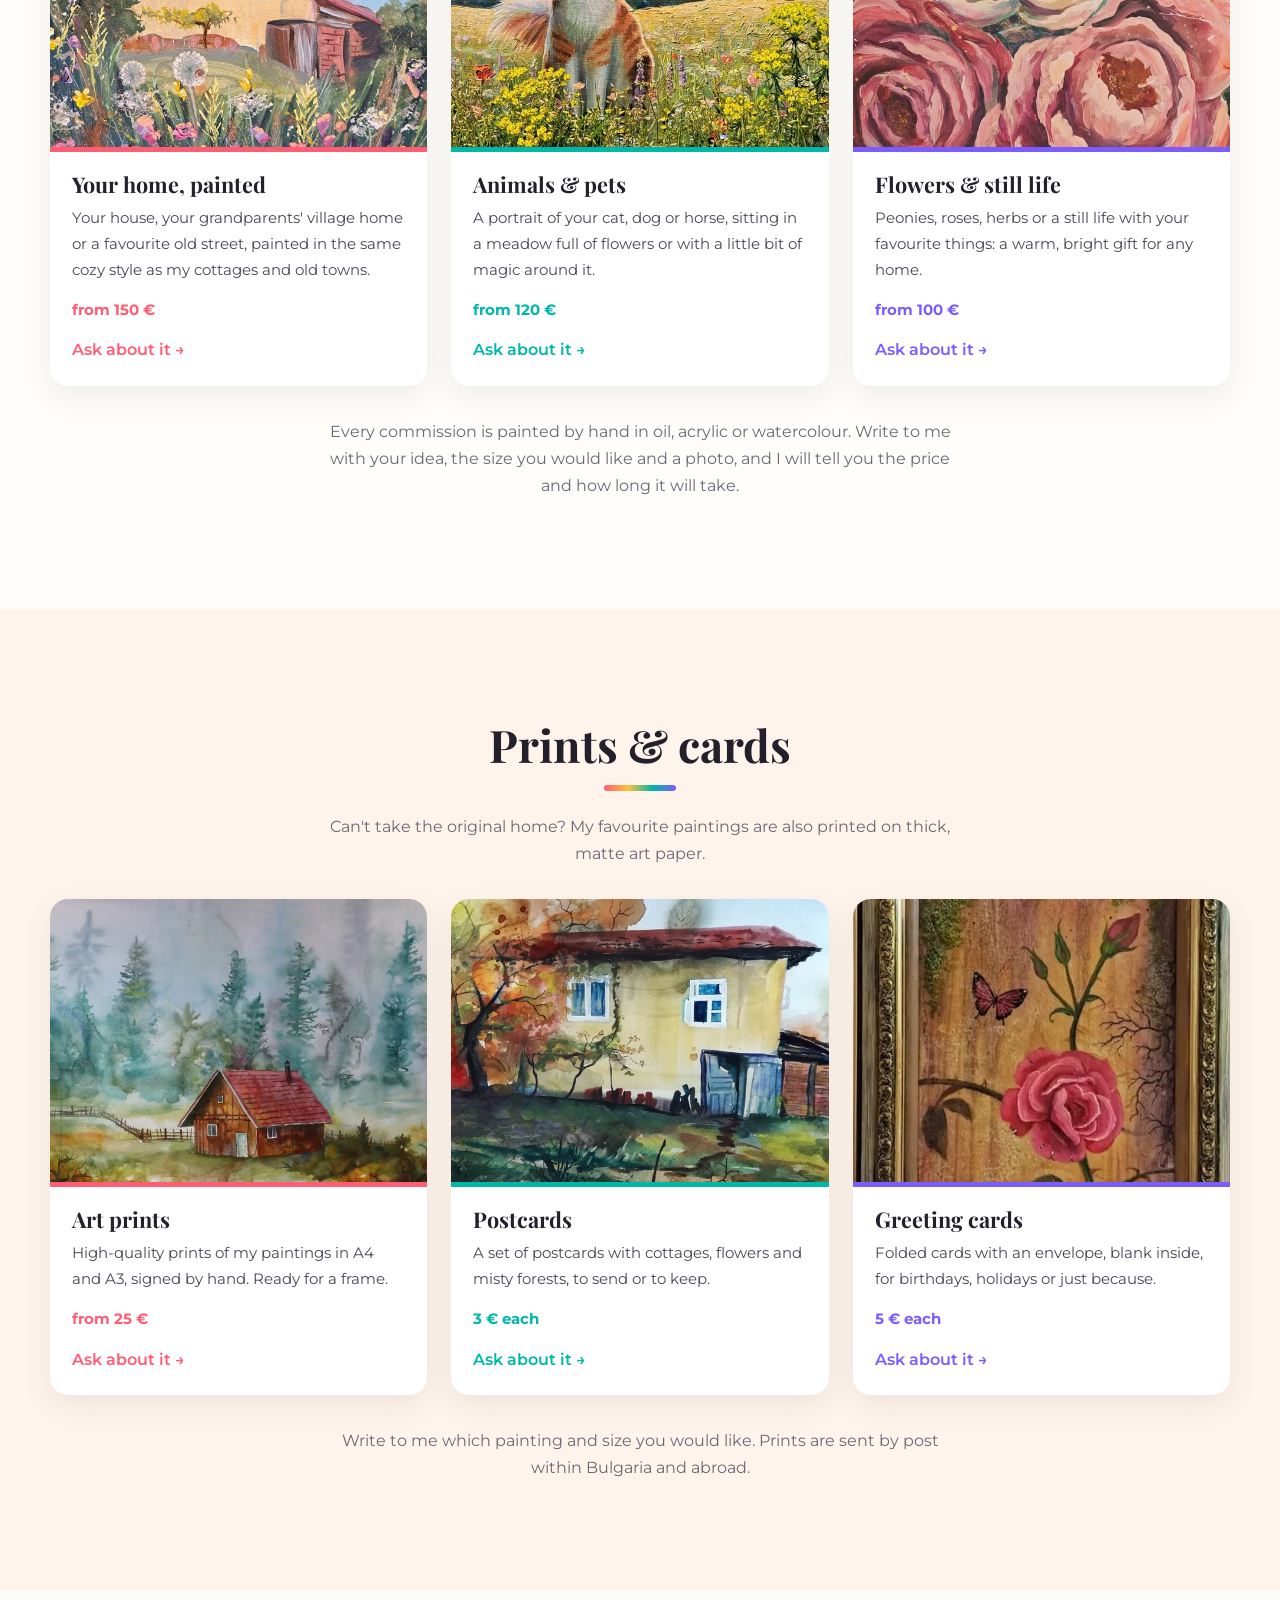
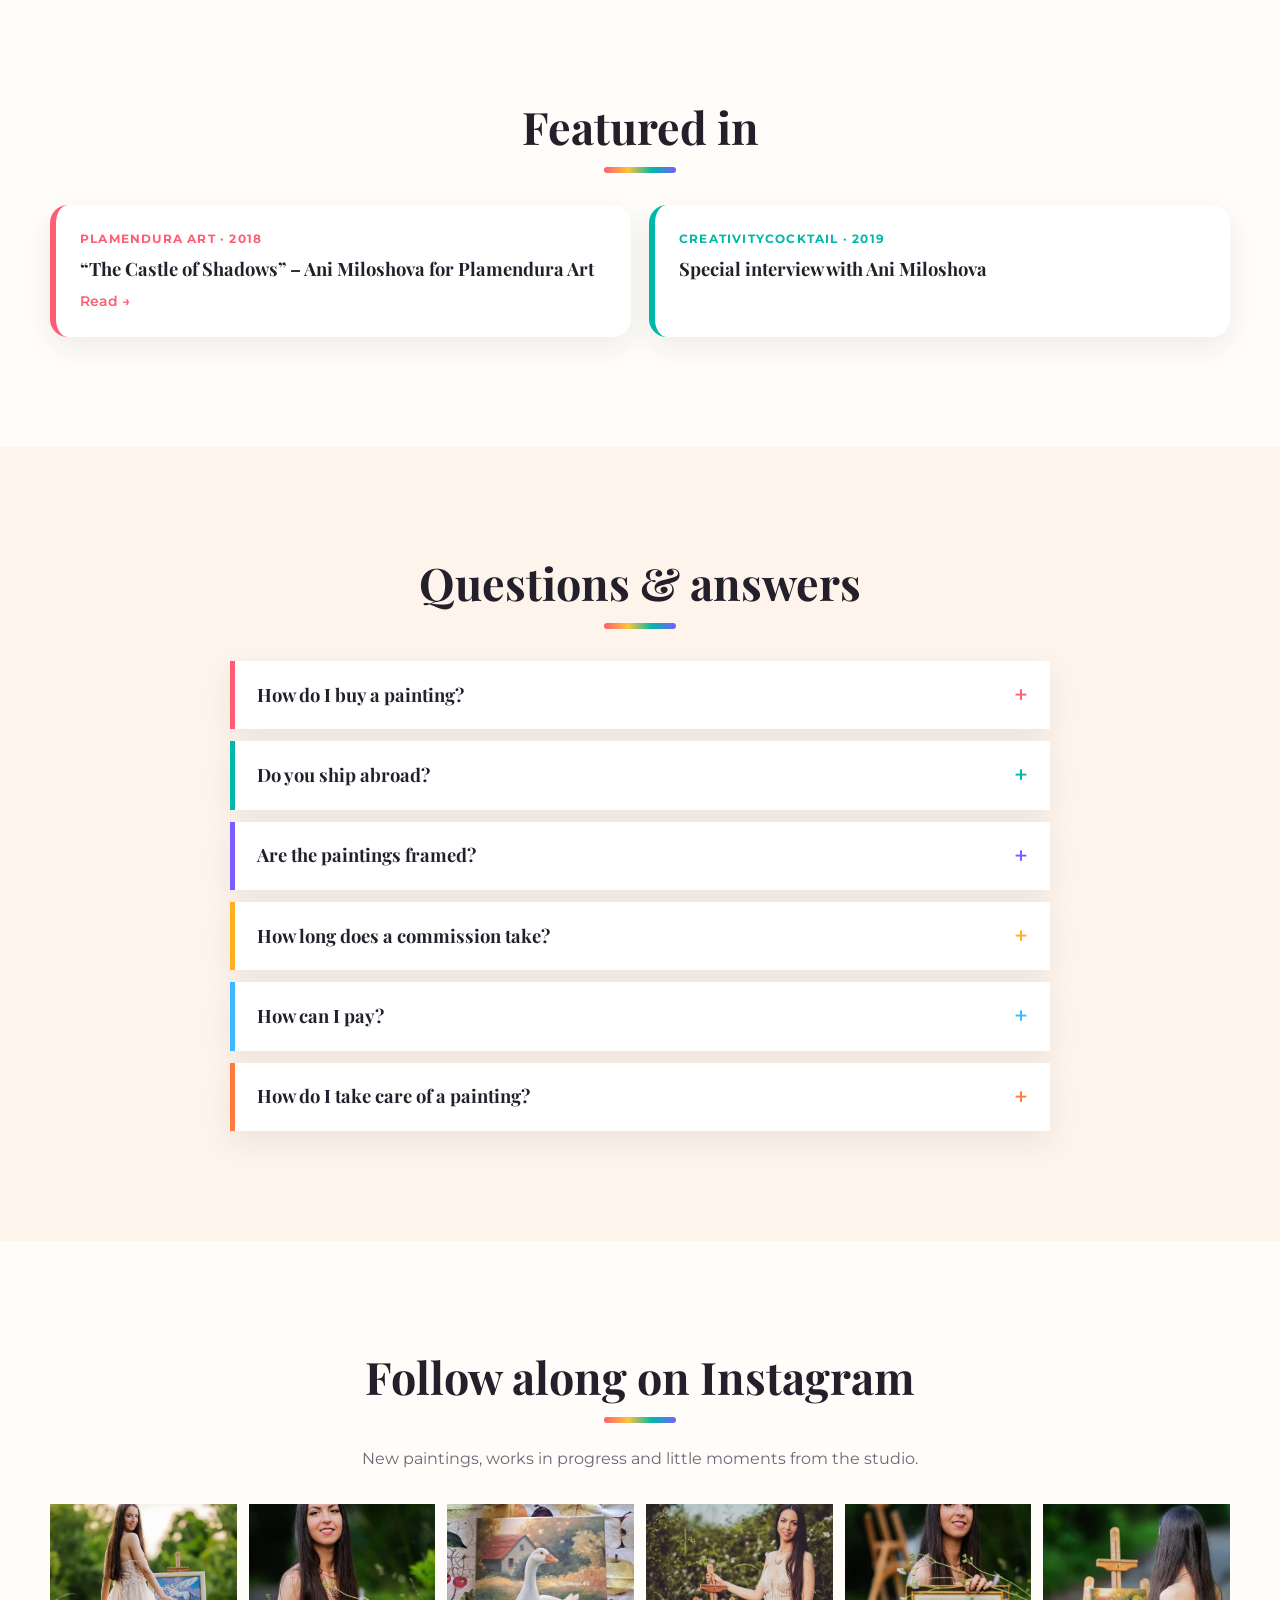
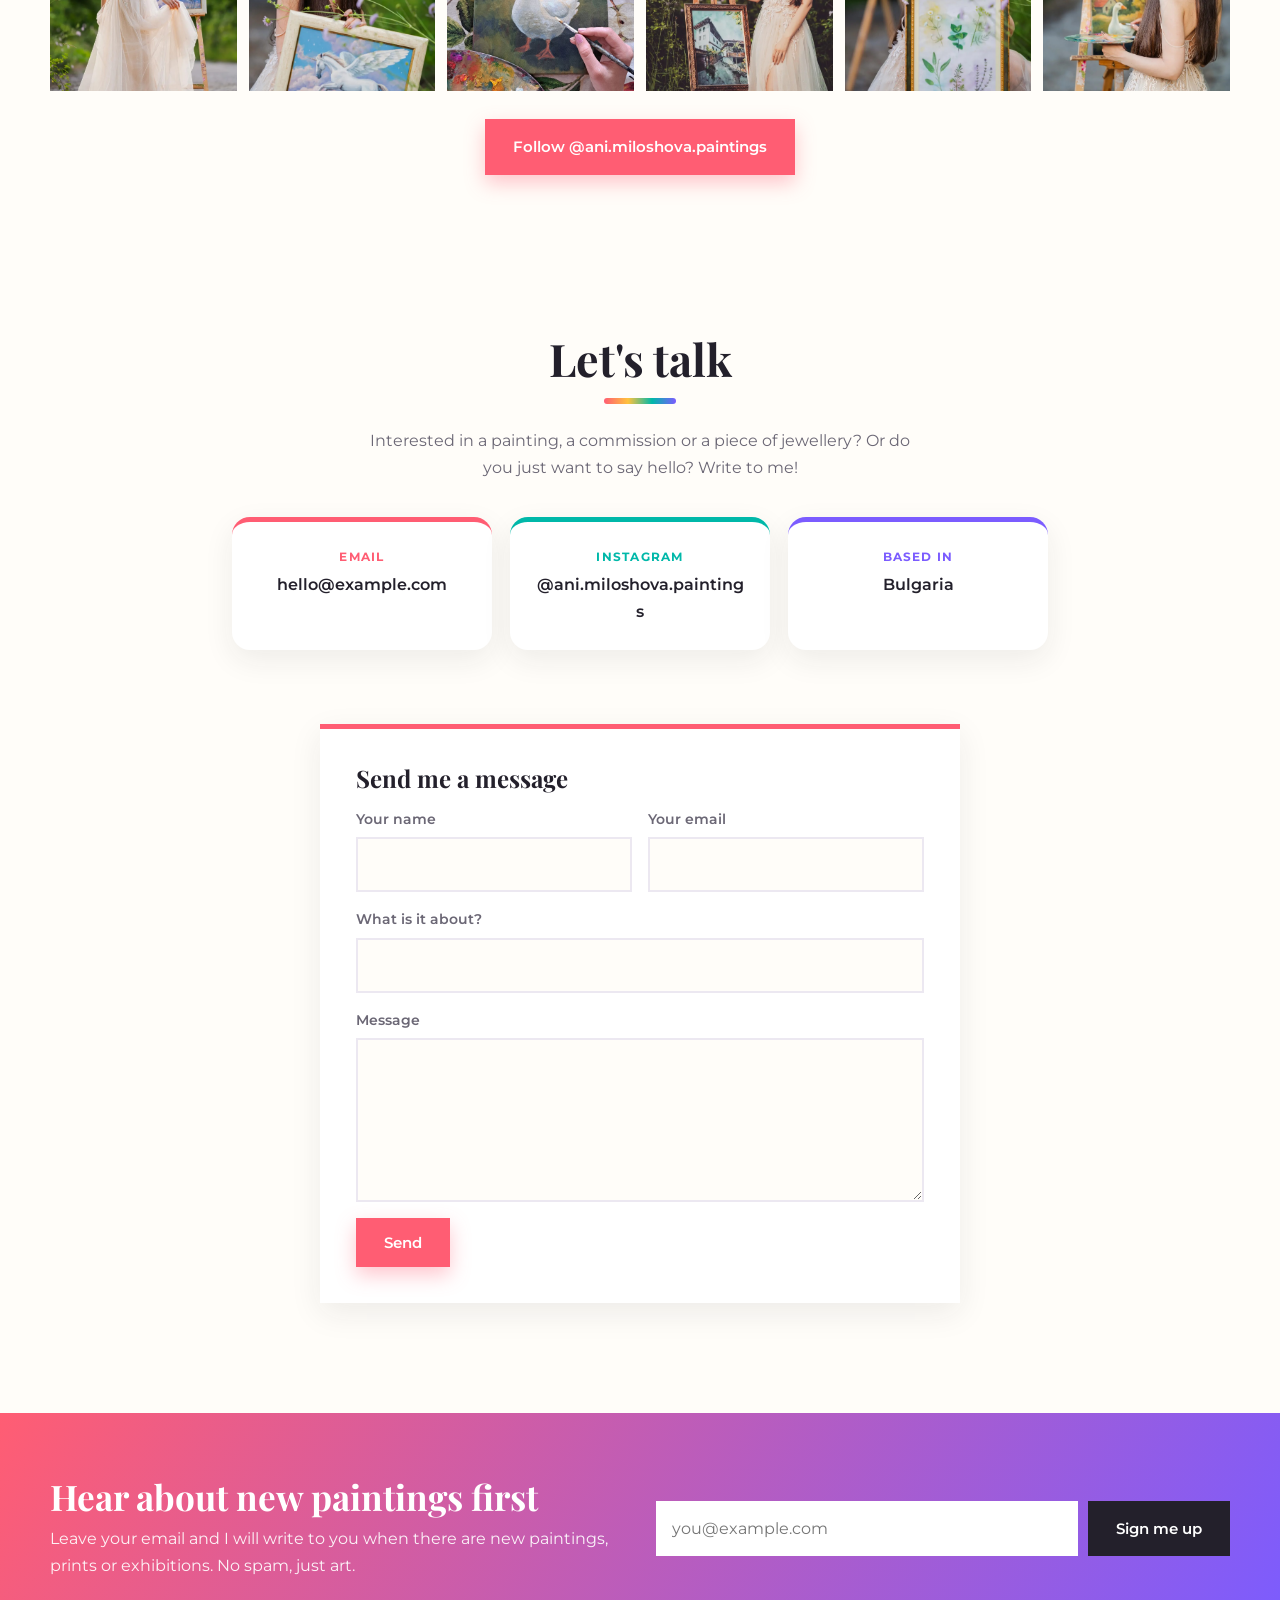
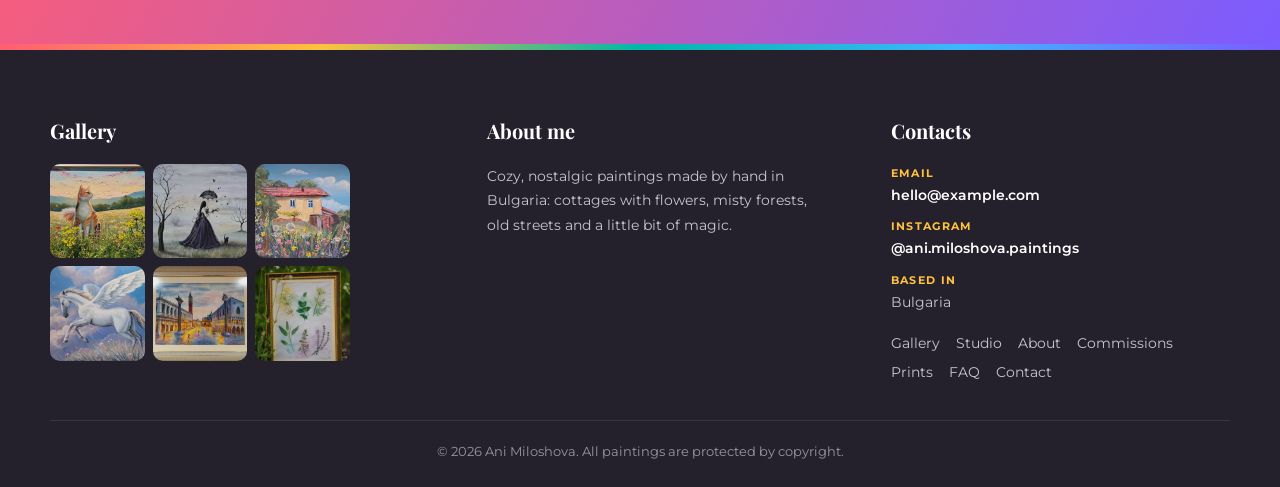
==== commit 46b97e1e: "Show the hand-lettered logo in place of the name in the hero The wordmark and small unicorn are cut " ====
--- a/Web/index.html
+++ b/Web/index.html
@@ -91,7 +91,7 @@
       <div class="container hero-inner">
         <div class="hero-text">
           <p class="eyebrow" data-site="role">Artist</p>
-          <h1 data-site="name">Ani Miloshova</h1>
+          <h1 class="hero-logo"><span class="sr-only" data-site="name">Ani Miloshova</span></h1>
           <p class="hero-intro" data-site="intro"></p>
           <div class="hero-actions">
             <a class="btn btn-primary" href="#gallery" data-i18n="hero_see">See the paintings</a>
--- a/Web/css/style.css
+++ b/Web/css/style.css
@@ -371,6 +371,13 @@
   color: var(--violet);
 }
 .hero h1 { font-size: clamp(2.8rem, 7vw, 5.2rem); margin-bottom: .2em; }
+/* The hand-lettered logo stands in for the name. It is used as a mask so it takes the theme's text colour. */
+.hero-logo {
+  width: min(100%, 560px); aspect-ratio: 636 / 192; margin: 0 0 .4em;
+  background: currentColor;
+  -webkit-mask: url("../images/logo/wordmark.svg") left center / contain no-repeat;
+          mask: url("../images/logo/wordmark.svg") left center / contain no-repeat;
+}
 .hero-tagline { font-family: var(--font-head); font-style: italic; font-size: clamp(1.2rem, 2.2vw, 1.6rem); color: var(--coral); margin: 0 0 16px; }
 .hero-intro { color: var(--muted); max-width: 480px; margin: 0 0 28px; }
 .hero-actions { display: flex; gap: 14px; flex-wrap: wrap; }
@@ -553,6 +560,7 @@
 @media (max-width: 900px) {
   .hero-inner, .about { grid-template-columns: 1fr; }
   .hero-text { text-align: center; }
+  .hero-logo { margin-inline: auto; -webkit-mask-position: center; mask-position: center; }
   .hero-intro { margin-inline: auto; }
   .hero-actions { justify-content: center; }
   .about-photo { max-width: 380px; margin: 0 auto 20px; }
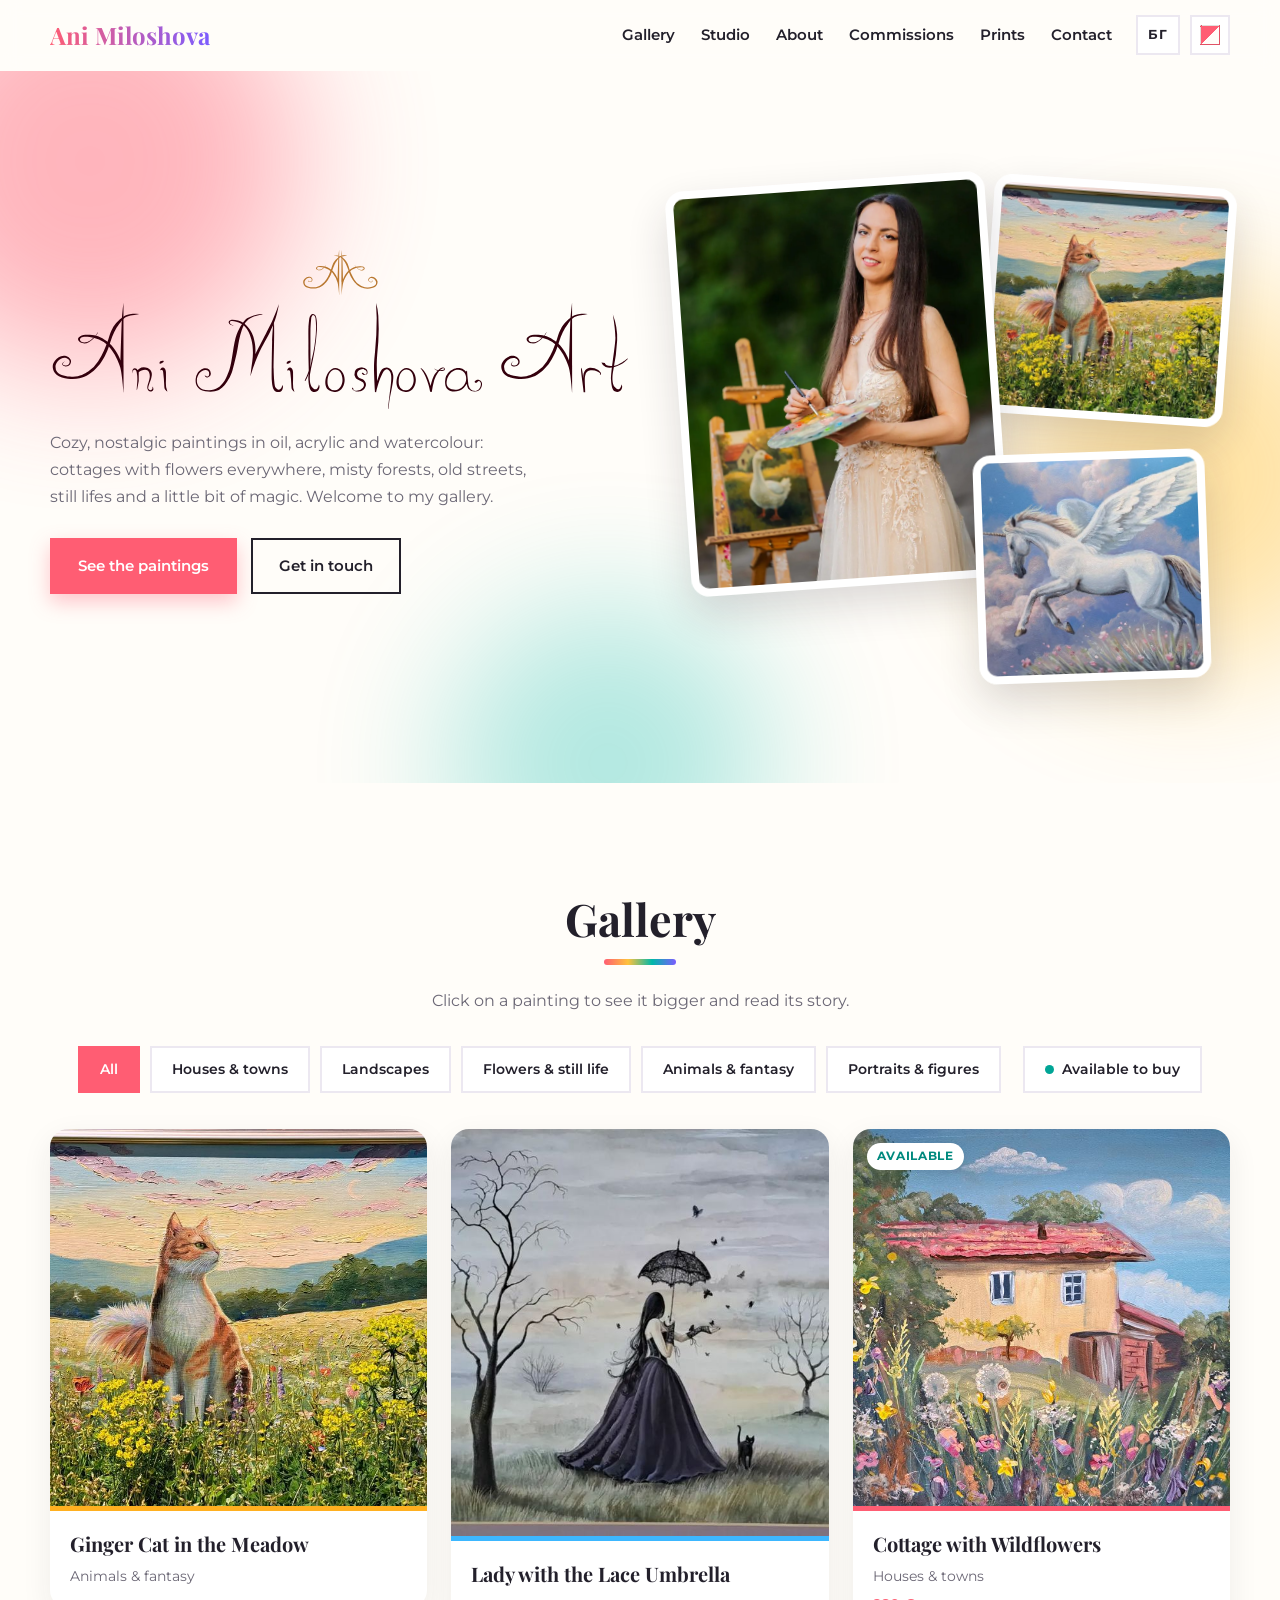
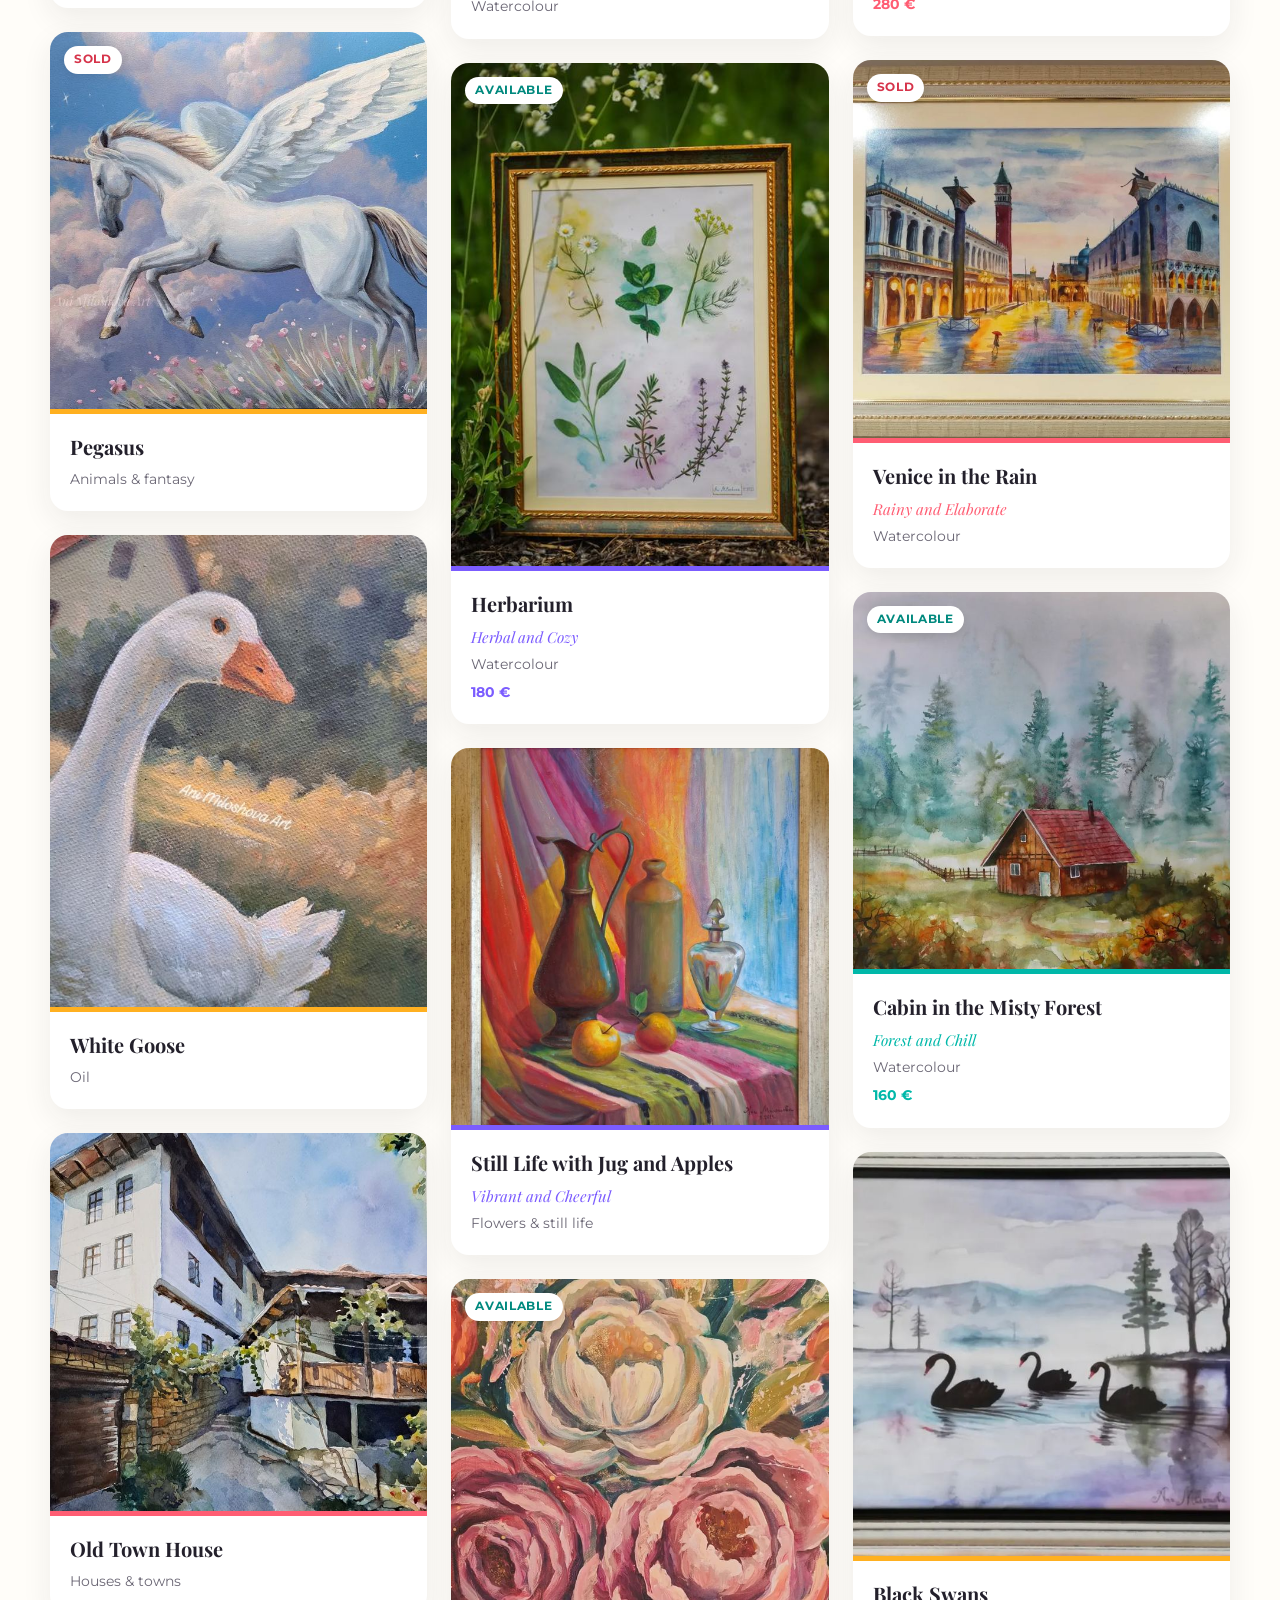
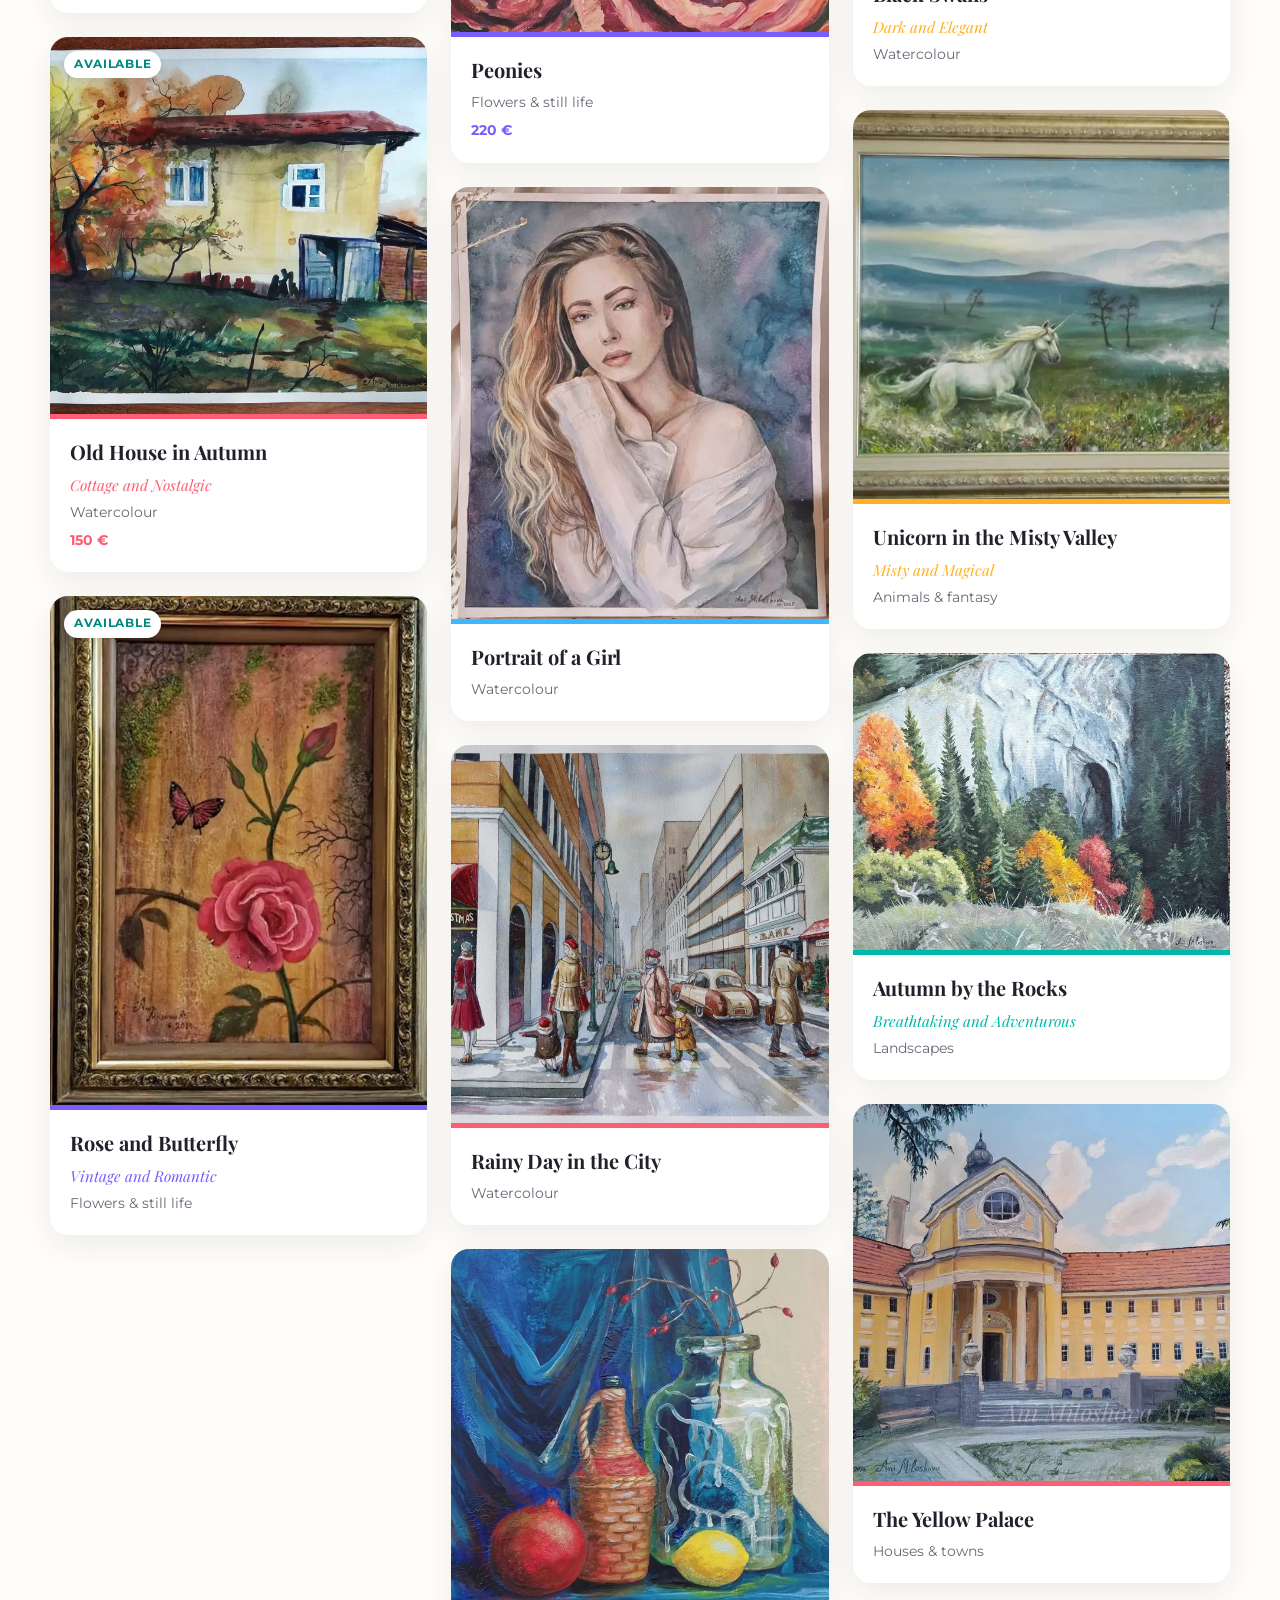
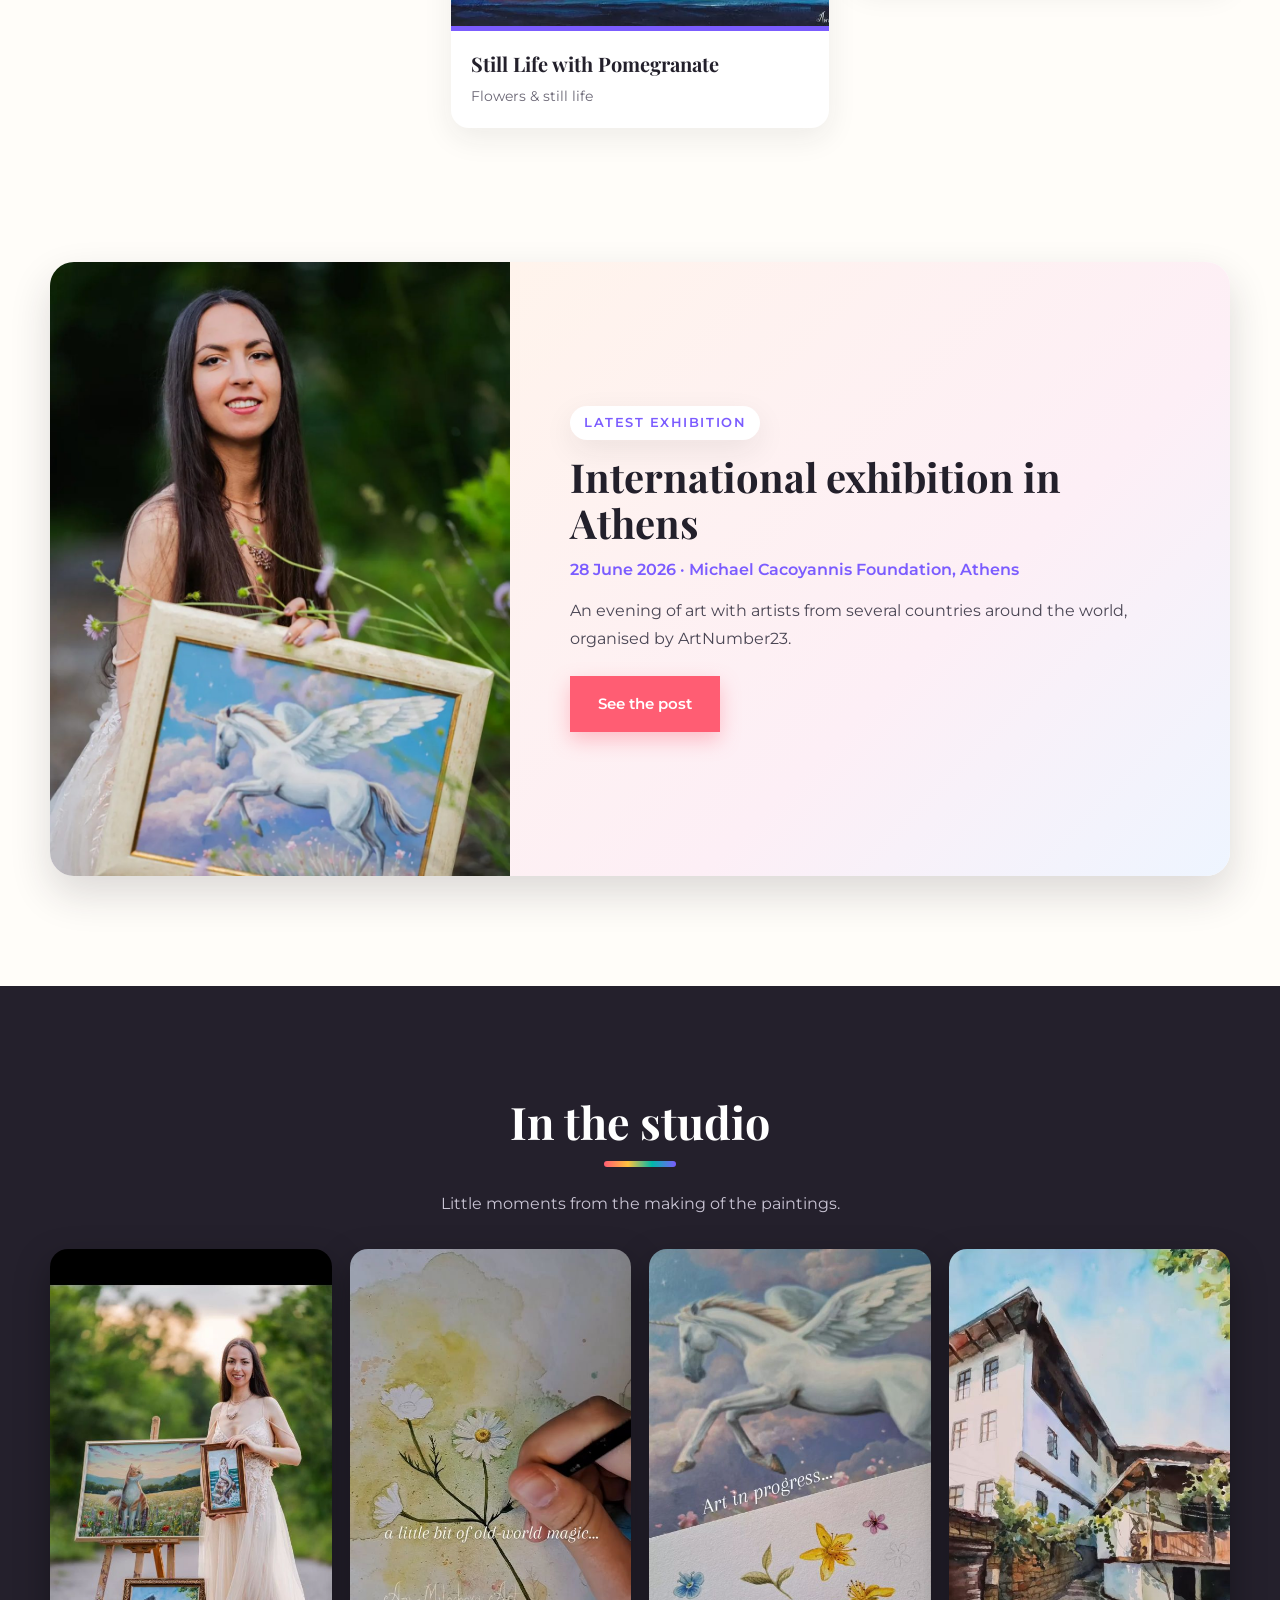
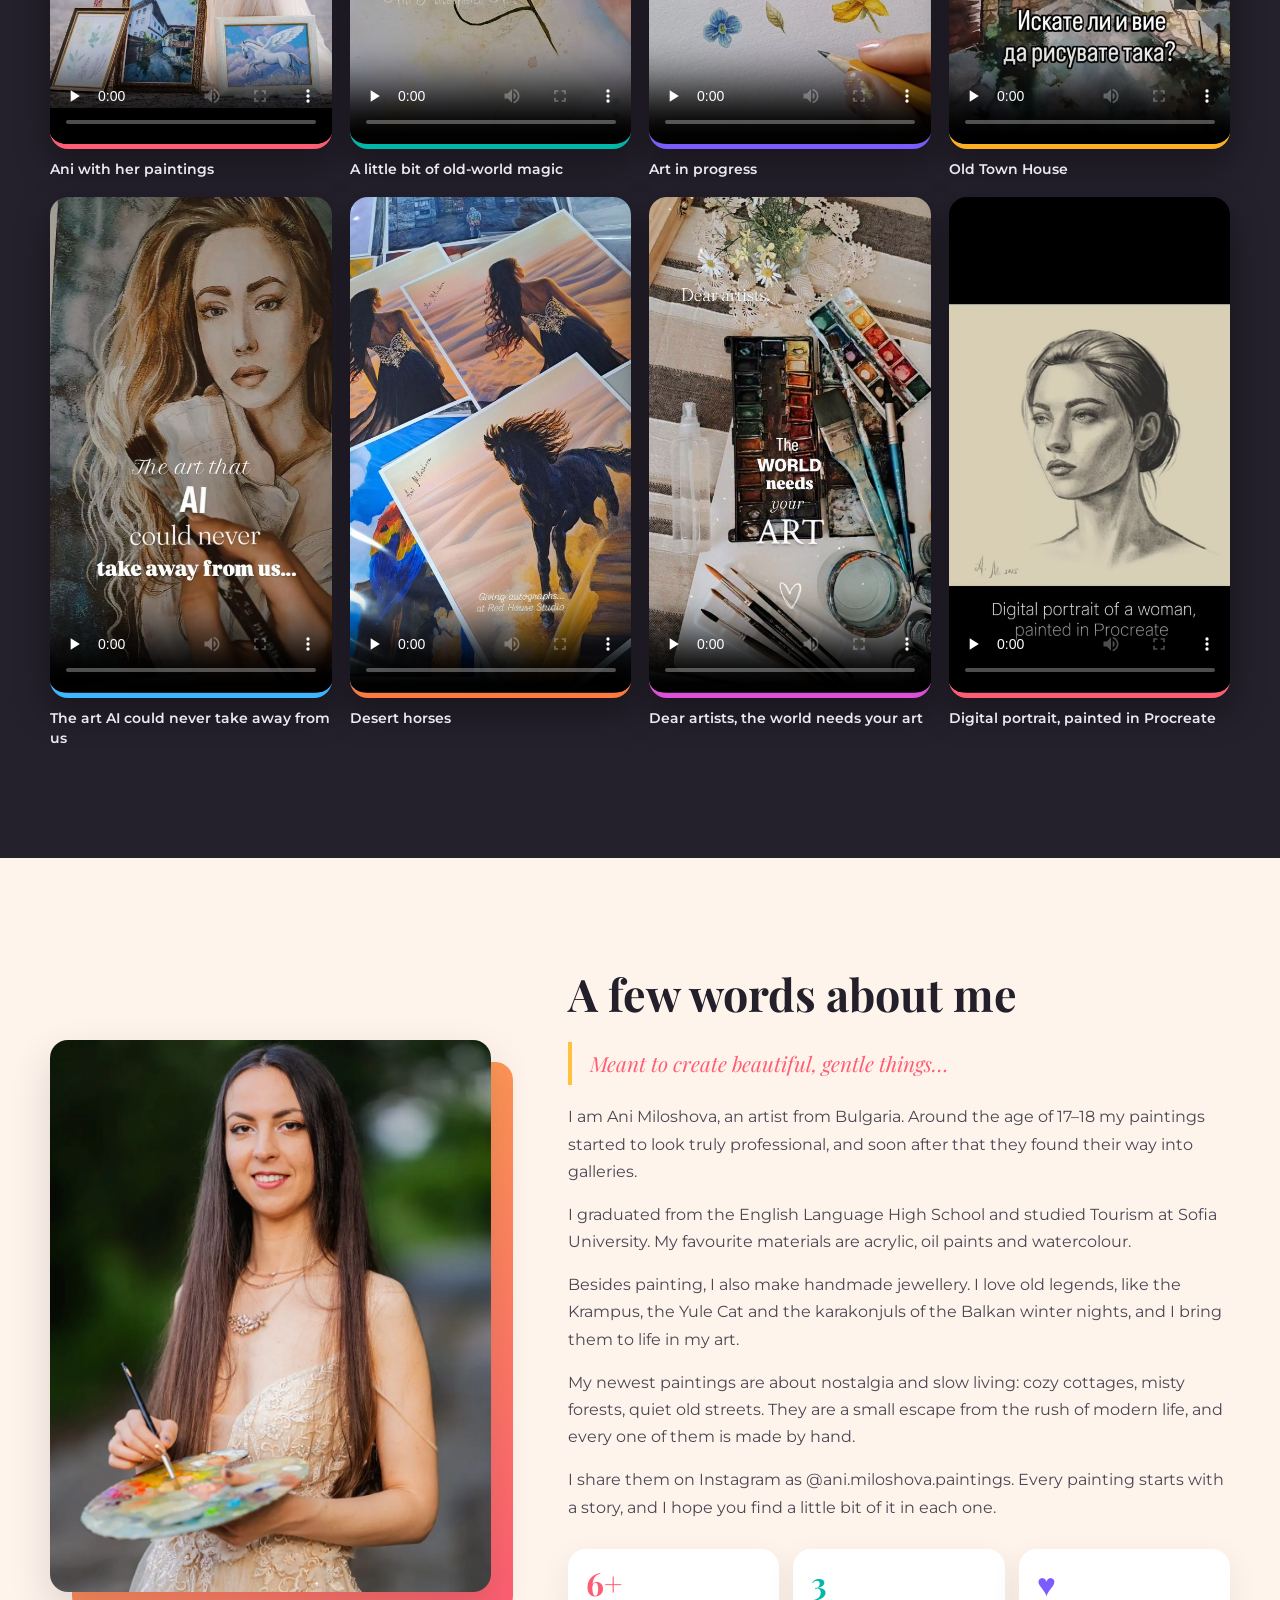
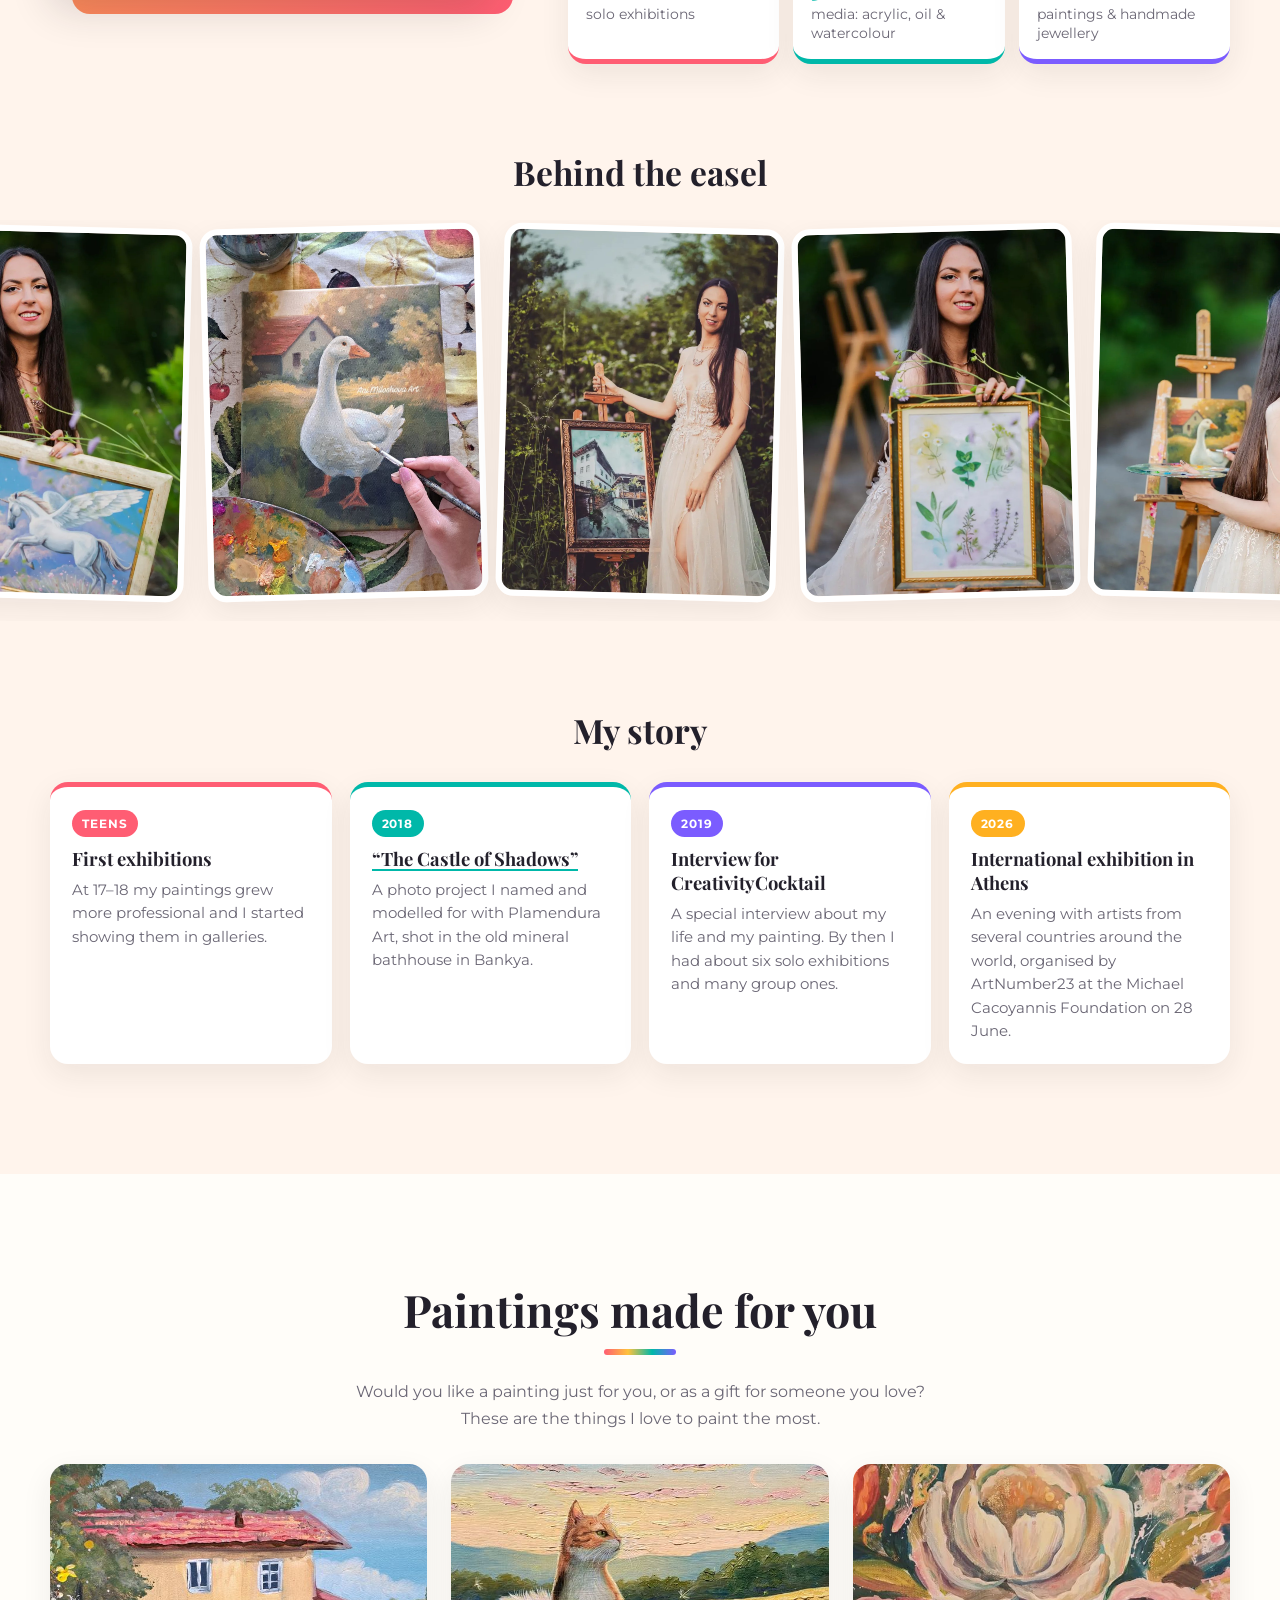
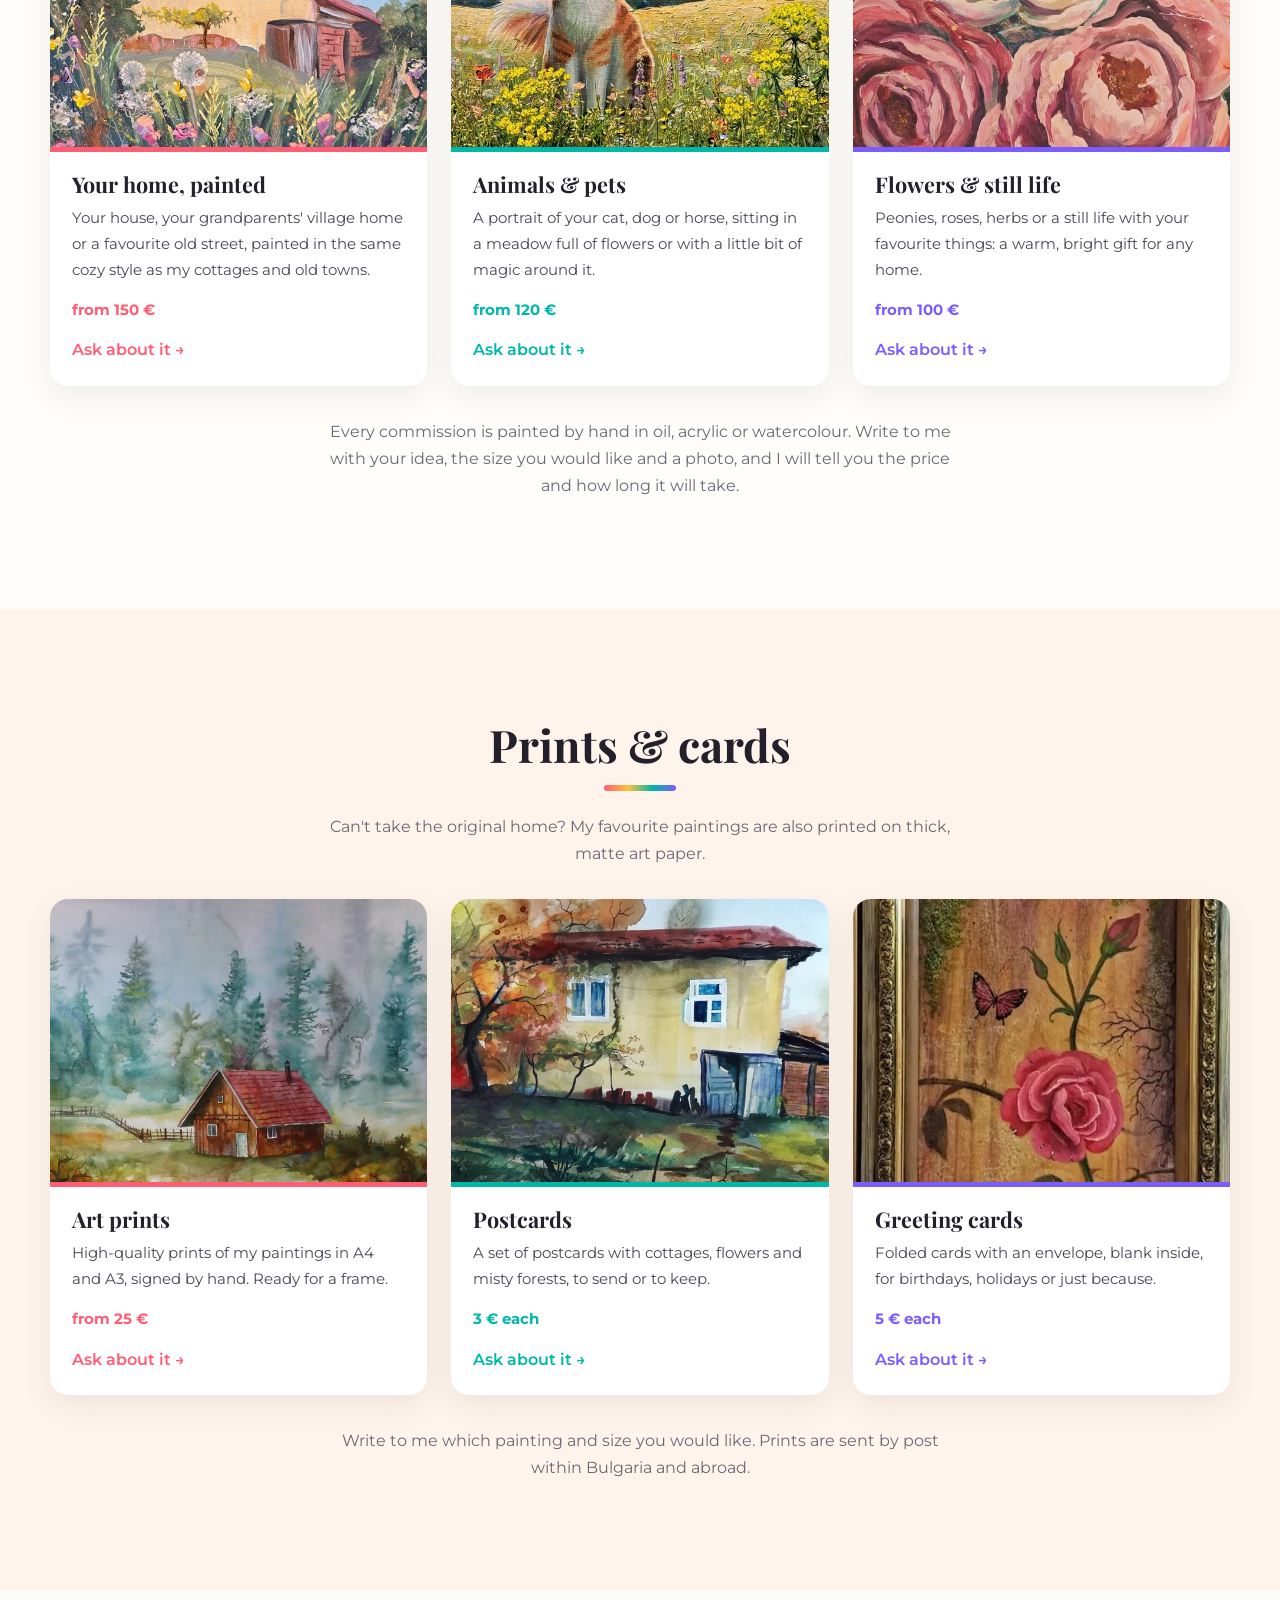
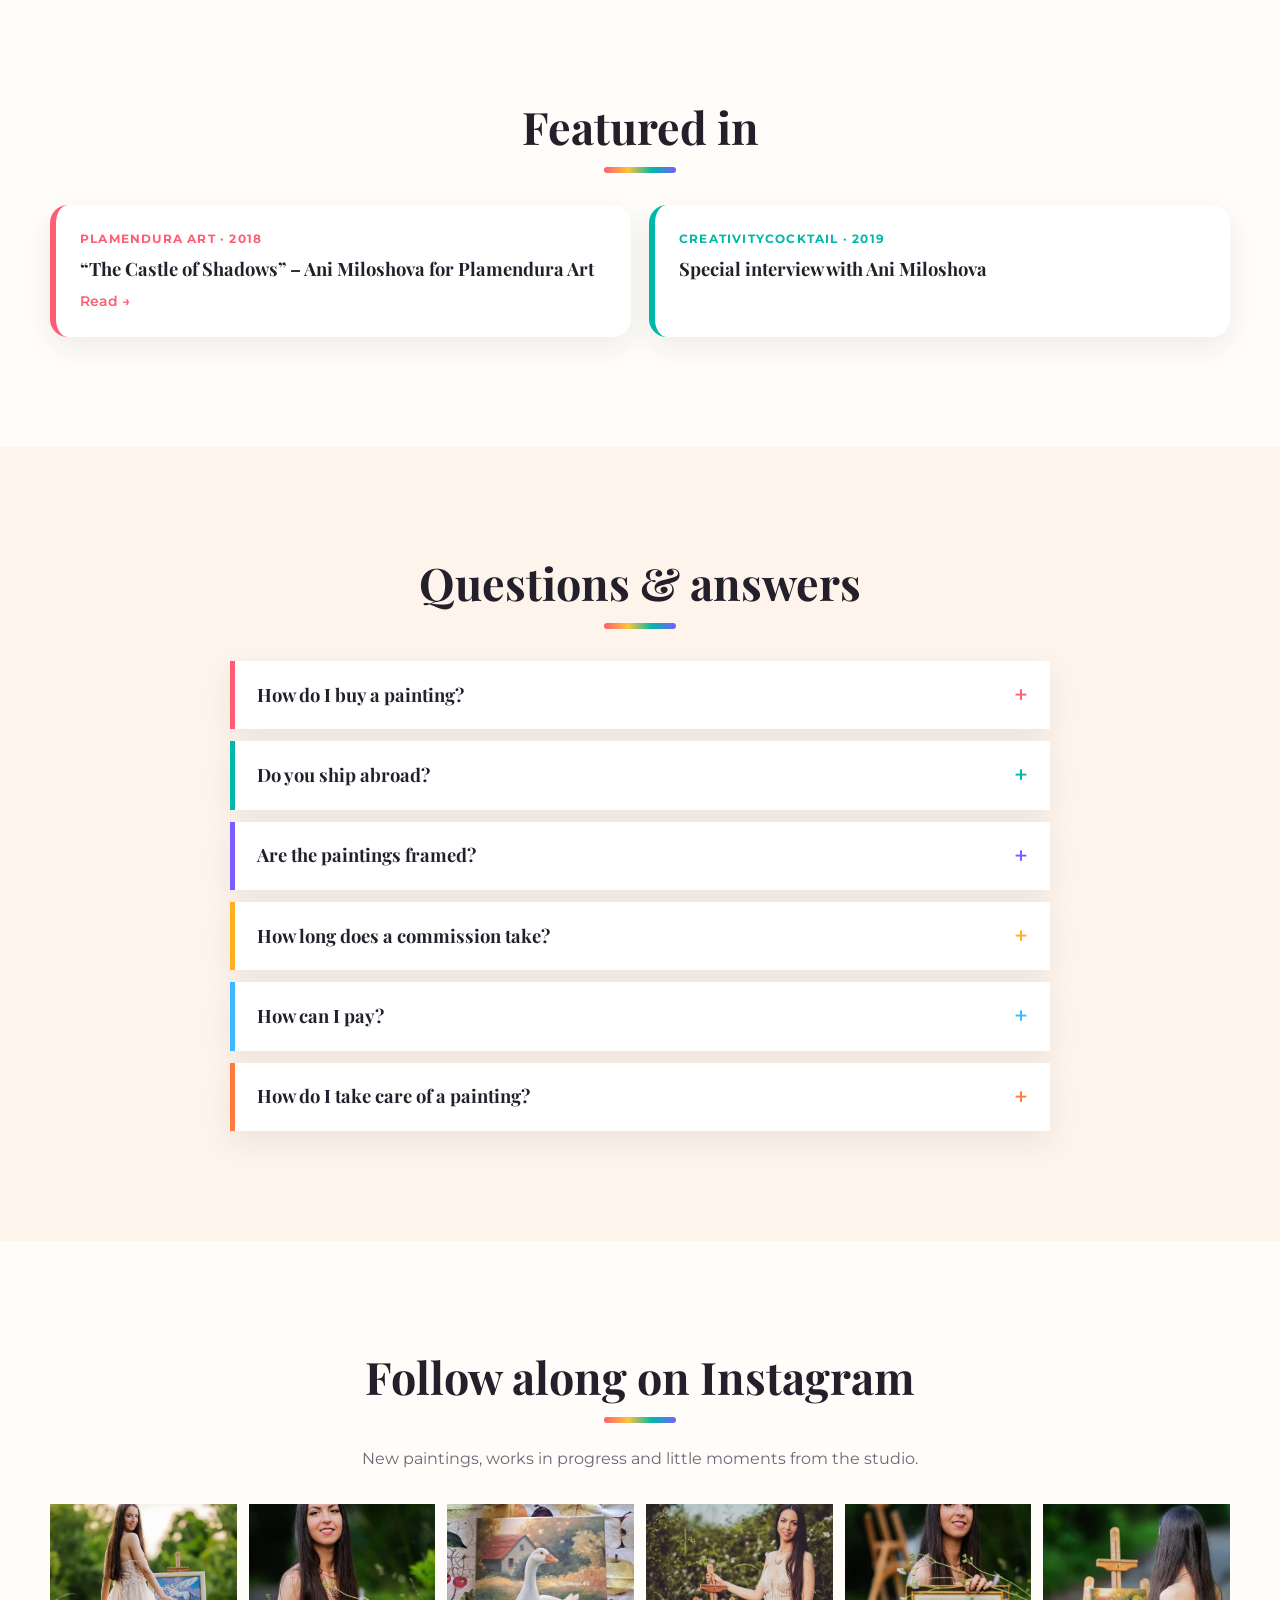
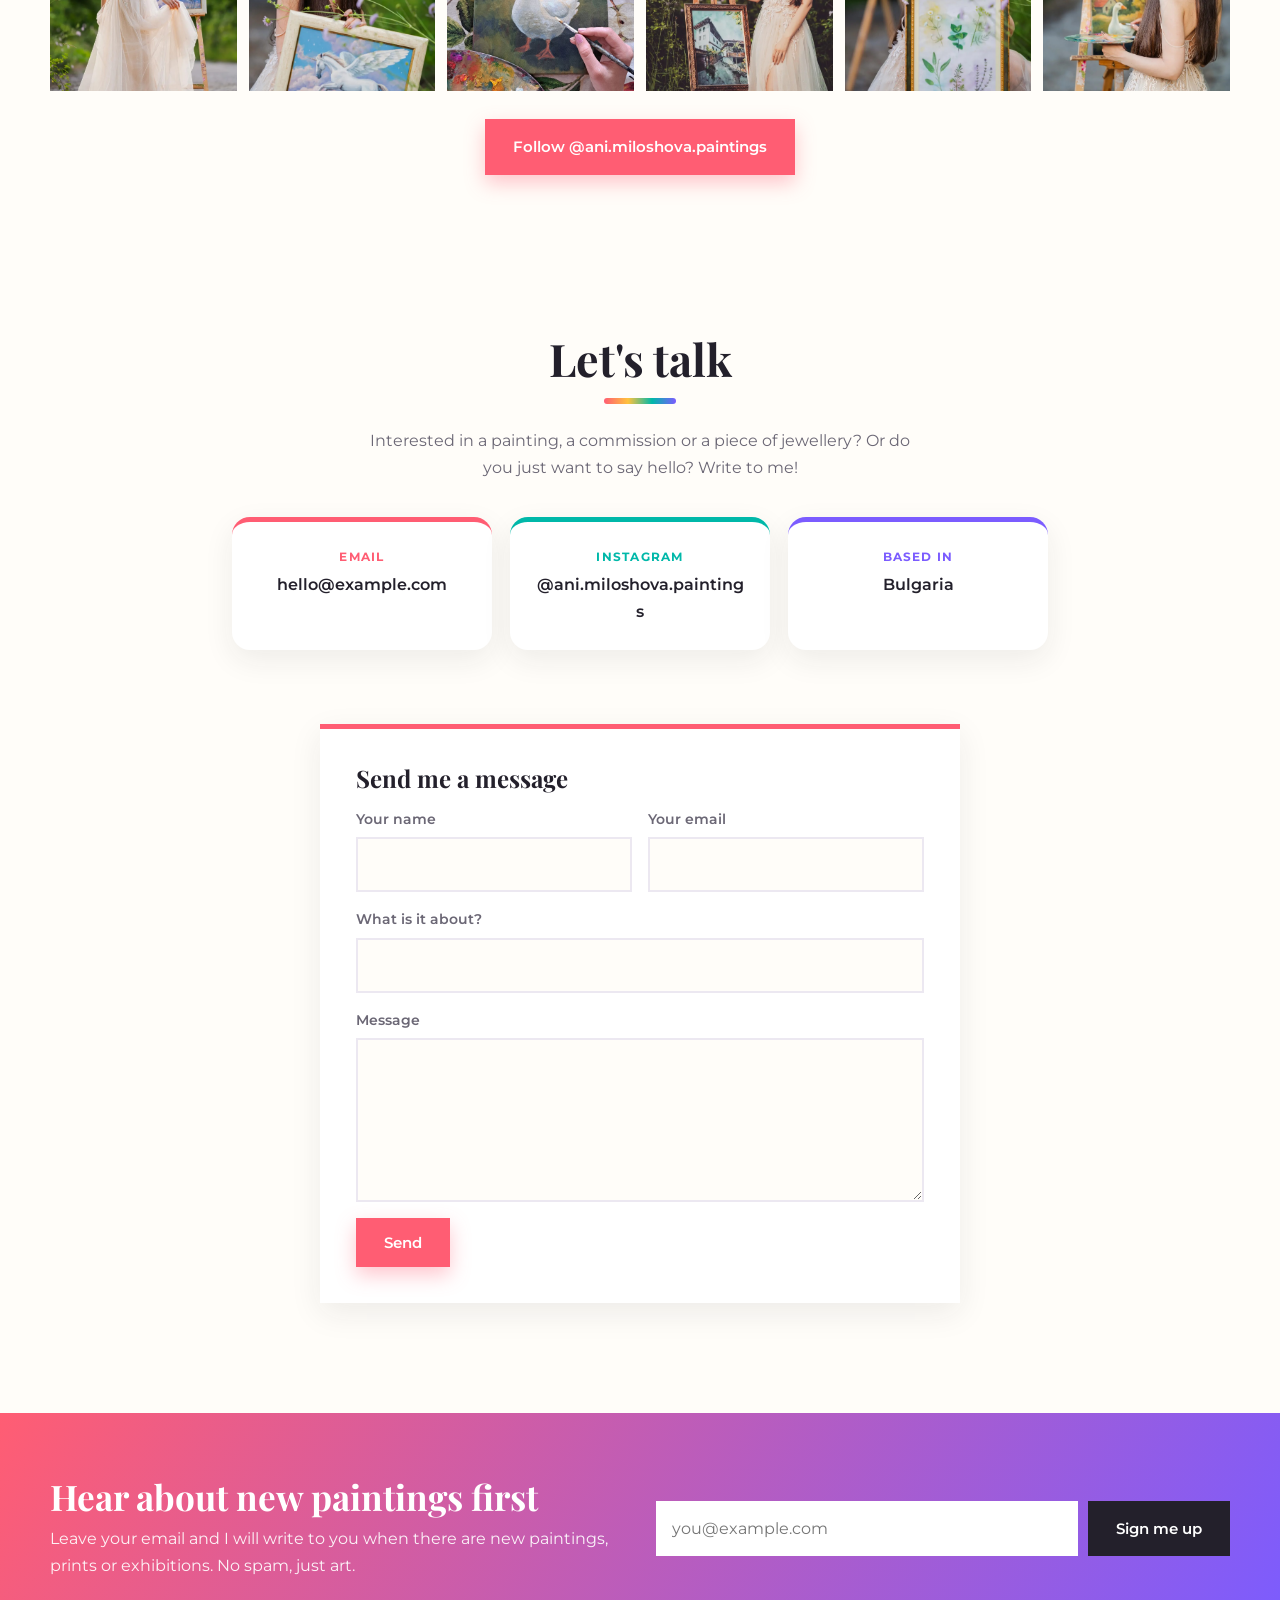
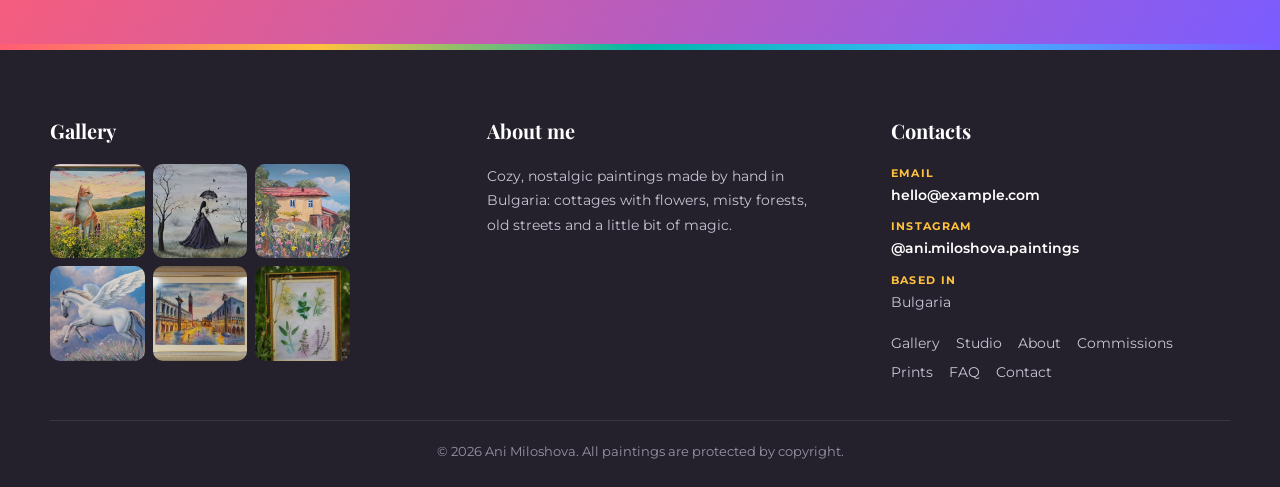
==== commit f82f6ba3: "Remove the "Bulgarian artist" label from the hero Co-Authored-By: Claude Opus 5.5 <noreply@anthropic" ====
--- a/Web/index.html
+++ b/Web/index.html
@@ -90,7 +90,6 @@
       <div class="blob blob-3" aria-hidden="true"></div>
       <div class="container hero-inner">
         <div class="hero-text">
-          <p class="eyebrow" data-site="role">Artist</p>
           <h1 class="hero-logo"><span class="sr-only" data-site="name">Ani Miloshova</span></h1>
           <p class="hero-intro" data-site="intro"></p>
           <div class="hero-actions">
--- a/Web/css/style.css
+++ b/Web/css/style.css
@@ -371,12 +371,10 @@
   color: var(--violet);
 }
 .hero h1 { font-size: clamp(2.8rem, 7vw, 5.2rem); margin-bottom: .2em; }
-/* The hand-lettered logo stands in for the name. It is used as a mask so it takes the theme's text colour. */
+/* The hand-lettered logo stands in for the name. Its colours (burgundy name, ochre emblem) are set in the SVG. */
 .hero-logo {
-  width: min(100%, 560px); aspect-ratio: 636 / 192; margin: 0 0 .4em;
-  background: currentColor;
-  -webkit-mask: url("../images/logo/wordmark.svg") left center / contain no-repeat;
-          mask: url("../images/logo/wordmark.svg") left center / contain no-repeat;
+  width: min(100%, 620px); aspect-ratio: 636 / 181.07; margin: 0 0 .4em;
+  background: url("../images/logo/wordmark.svg") left center / contain no-repeat;
 }
 .hero-tagline { font-family: var(--font-head); font-style: italic; font-size: clamp(1.2rem, 2.2vw, 1.6rem); color: var(--coral); margin: 0 0 16px; }
 .hero-intro { color: var(--muted); max-width: 480px; margin: 0 0 28px; }
@@ -560,7 +558,7 @@
 @media (max-width: 900px) {
   .hero-inner, .about { grid-template-columns: 1fr; }
   .hero-text { text-align: center; }
-  .hero-logo { margin-inline: auto; -webkit-mask-position: center; mask-position: center; }
+  .hero-logo { margin-inline: auto; background-position: center; }
   .hero-intro { margin-inline: auto; }
   .hero-actions { justify-content: center; }
   .about-photo { max-width: 380px; margin: 0 auto 20px; }
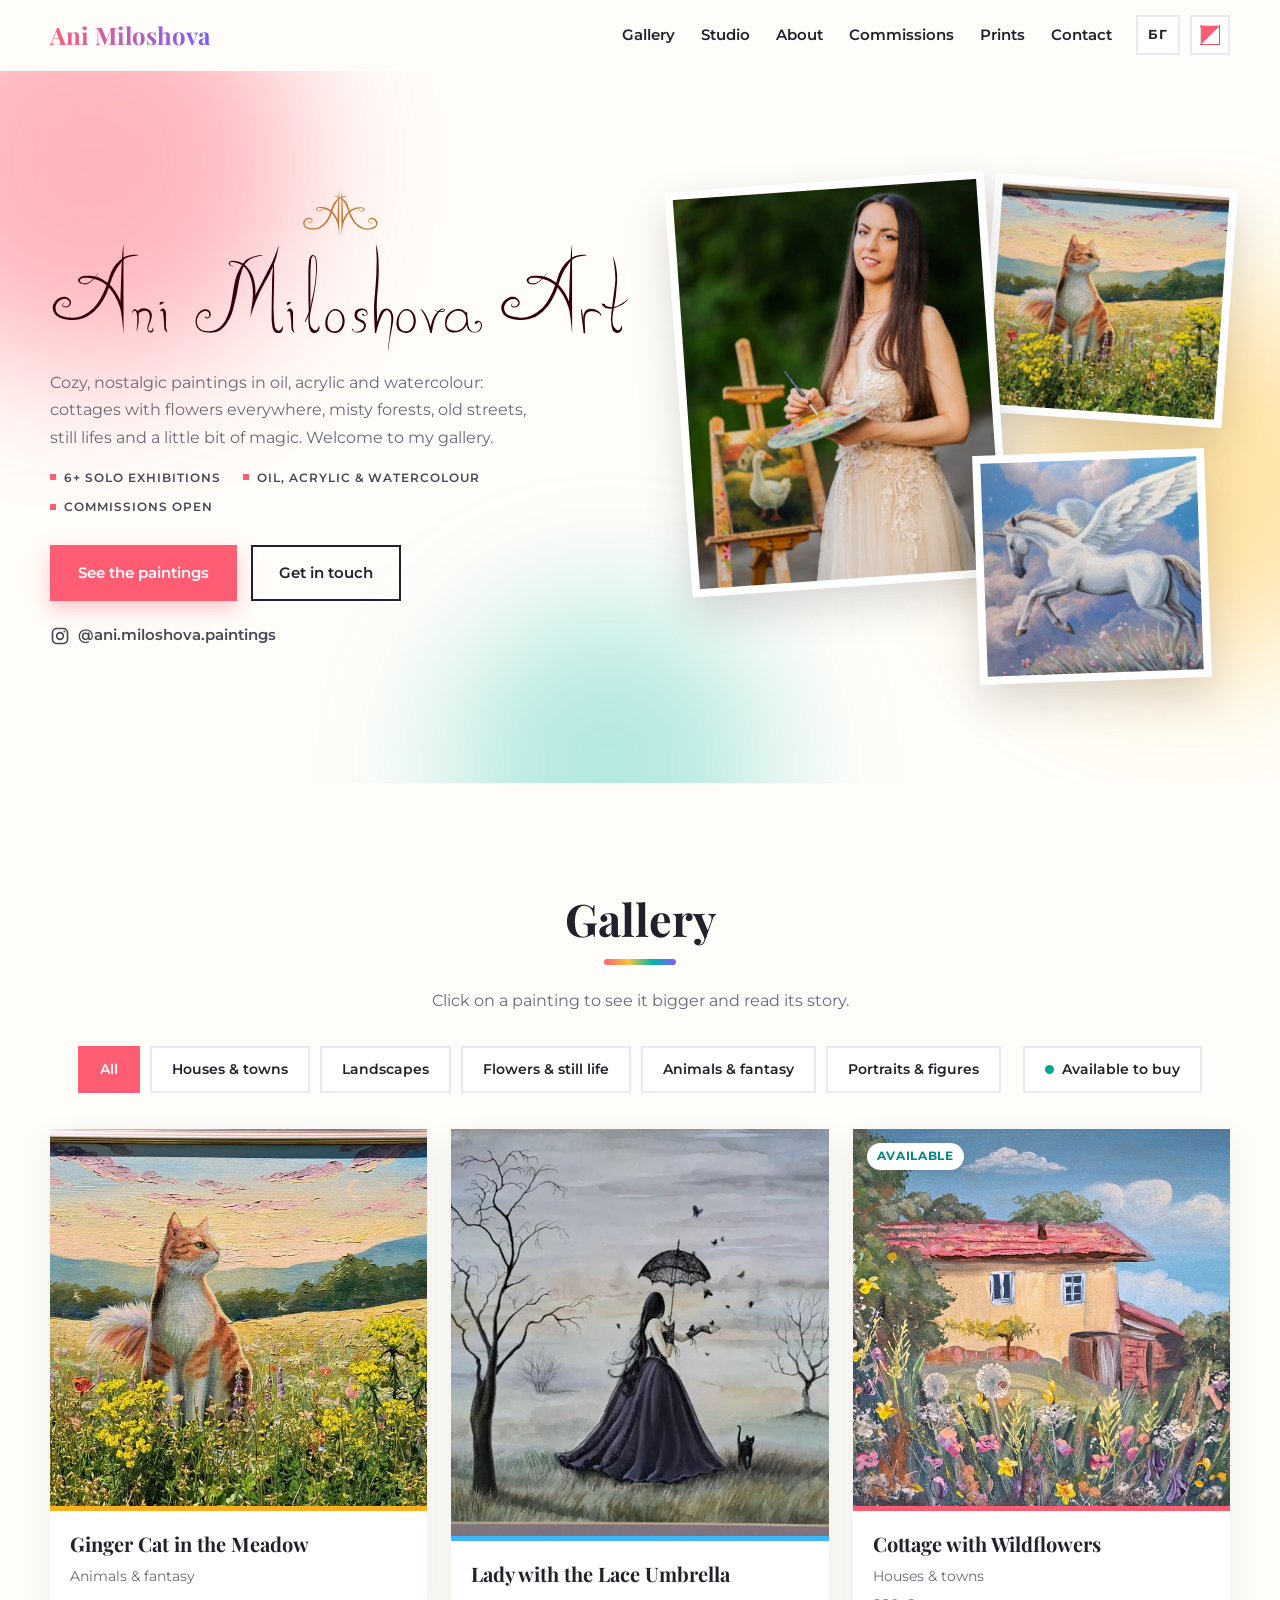
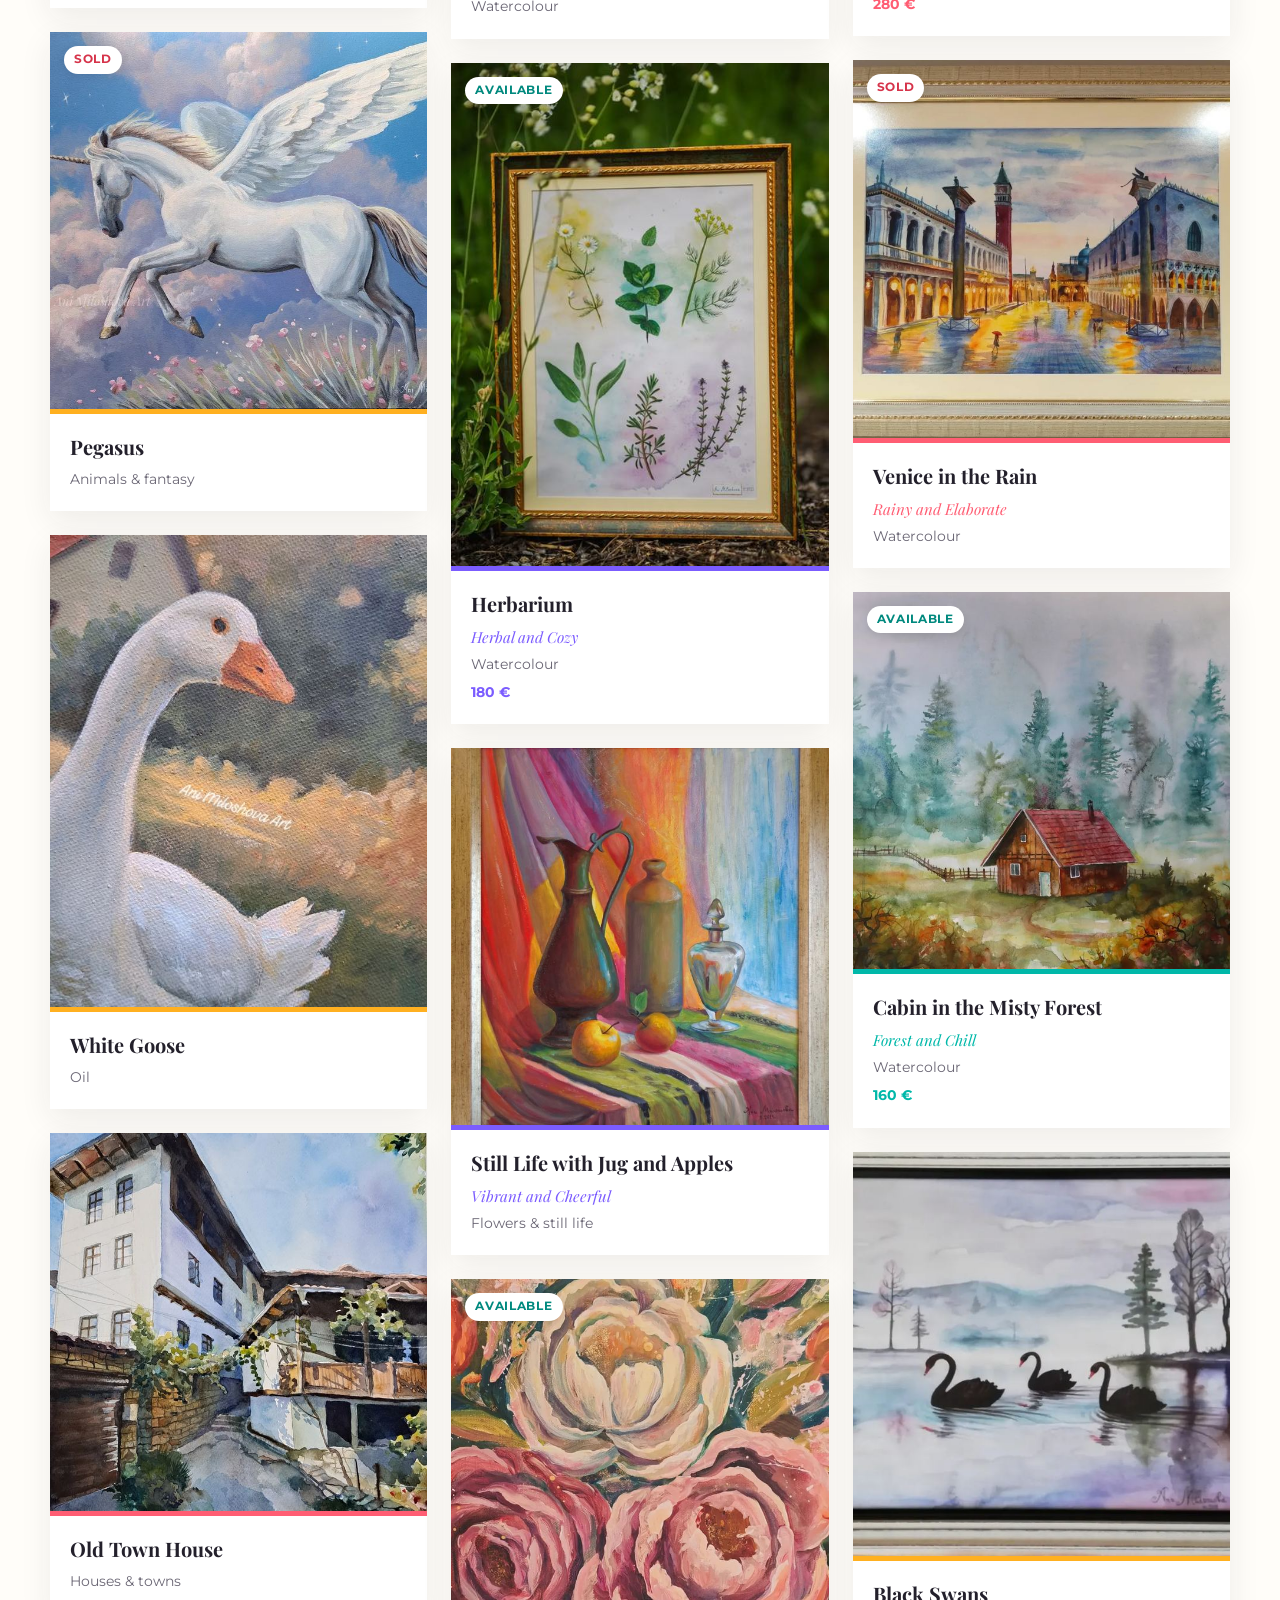
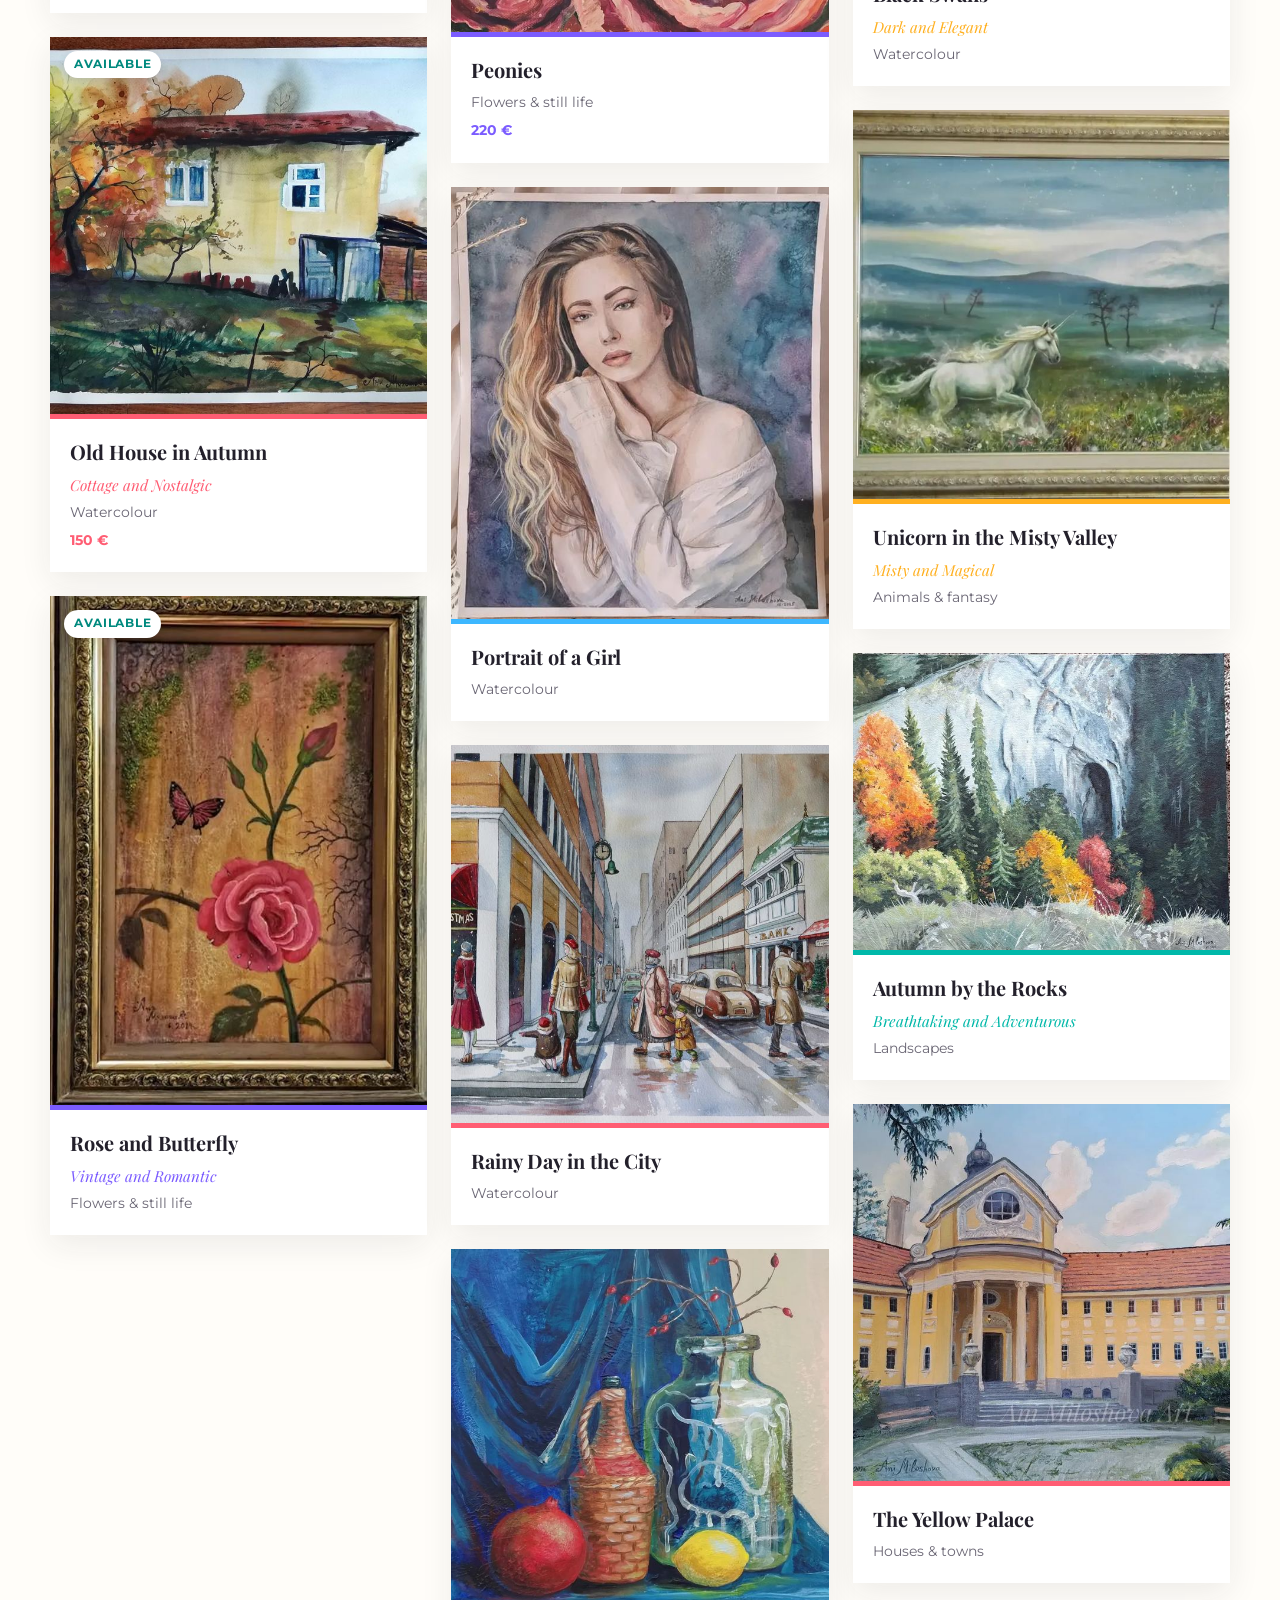
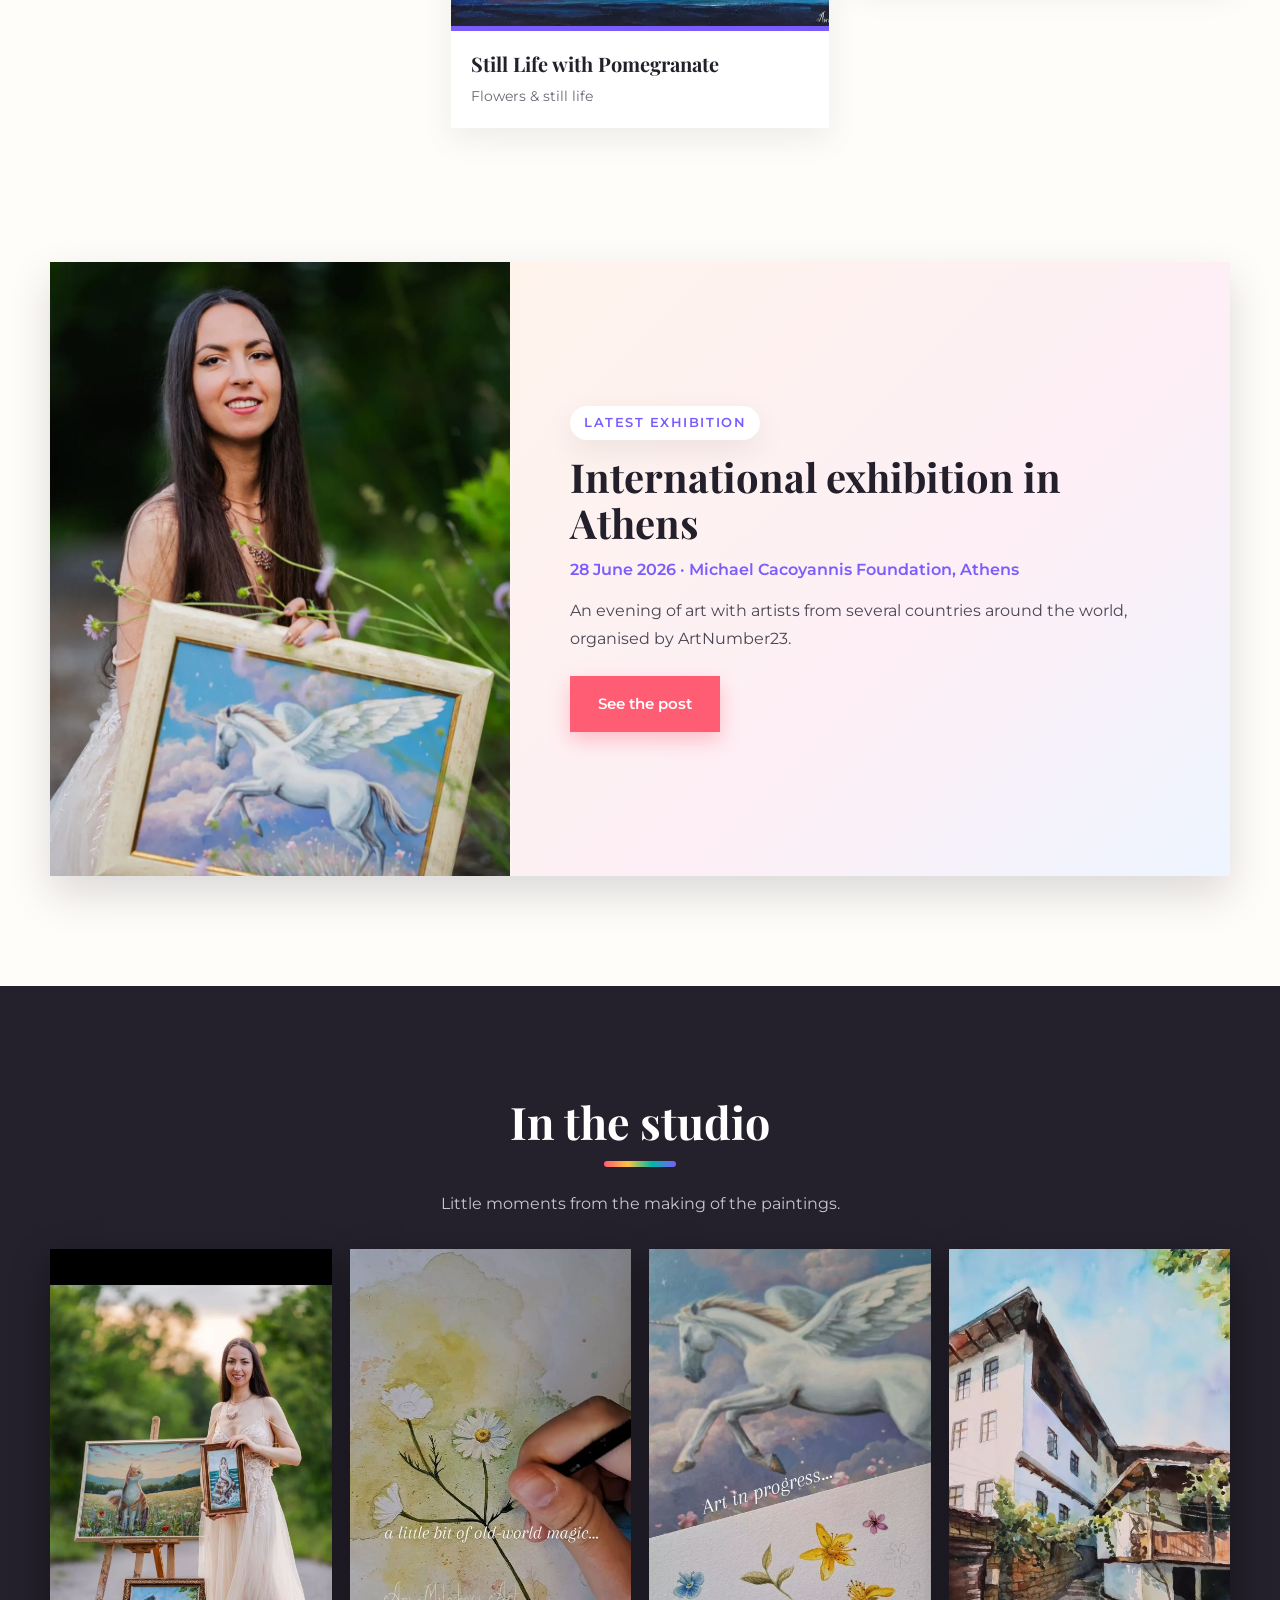
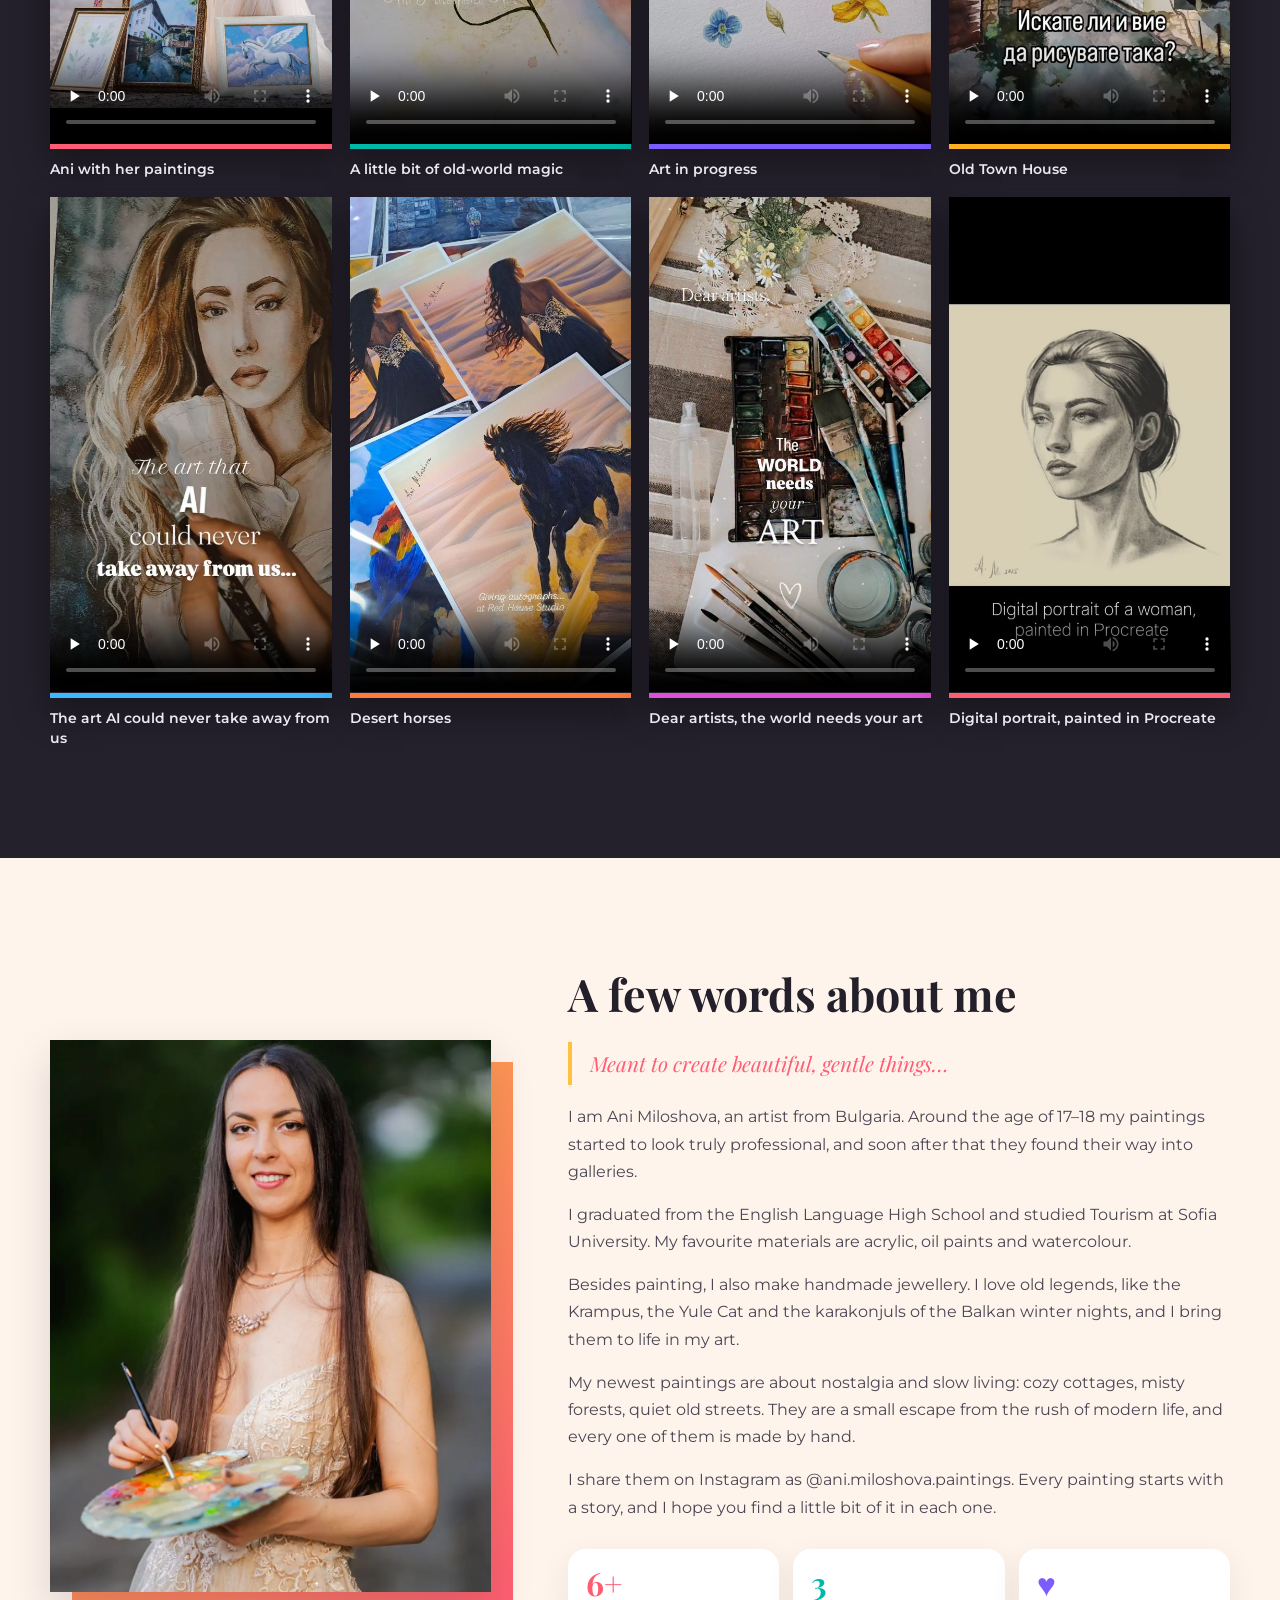
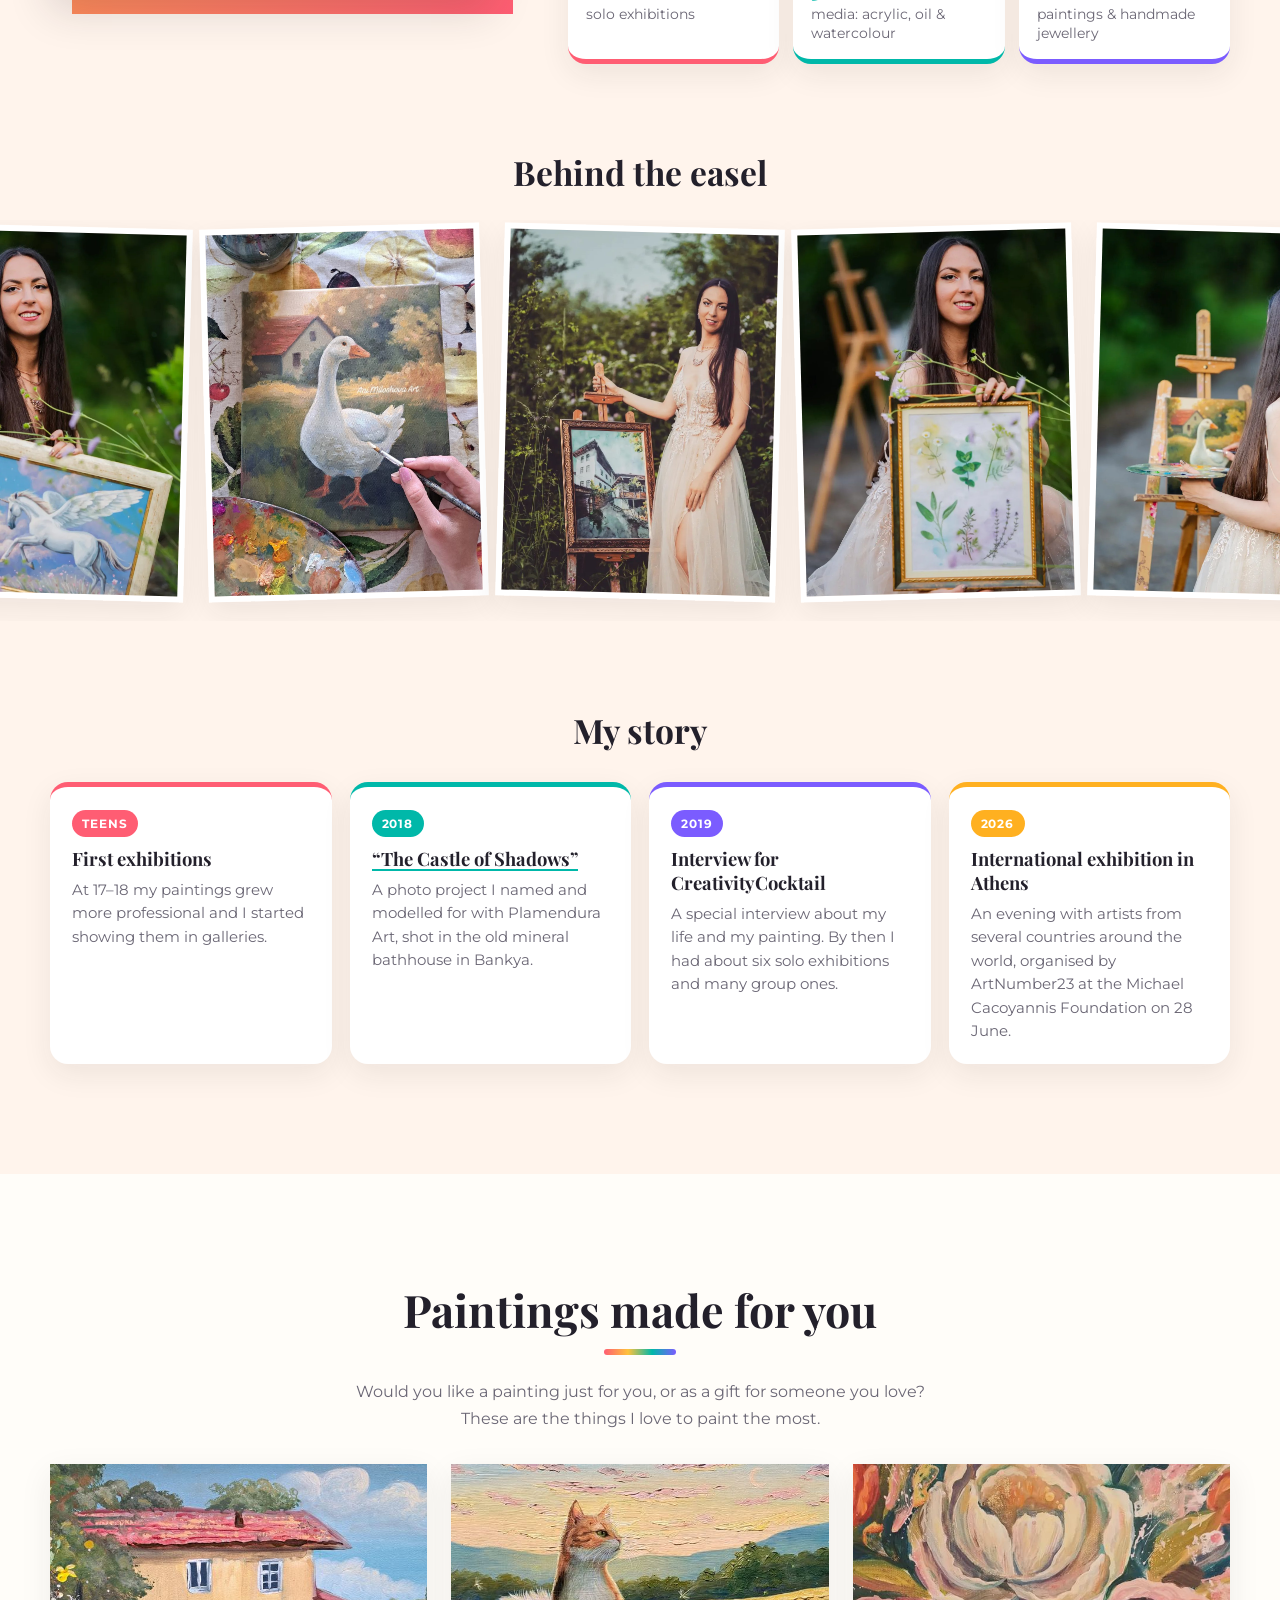
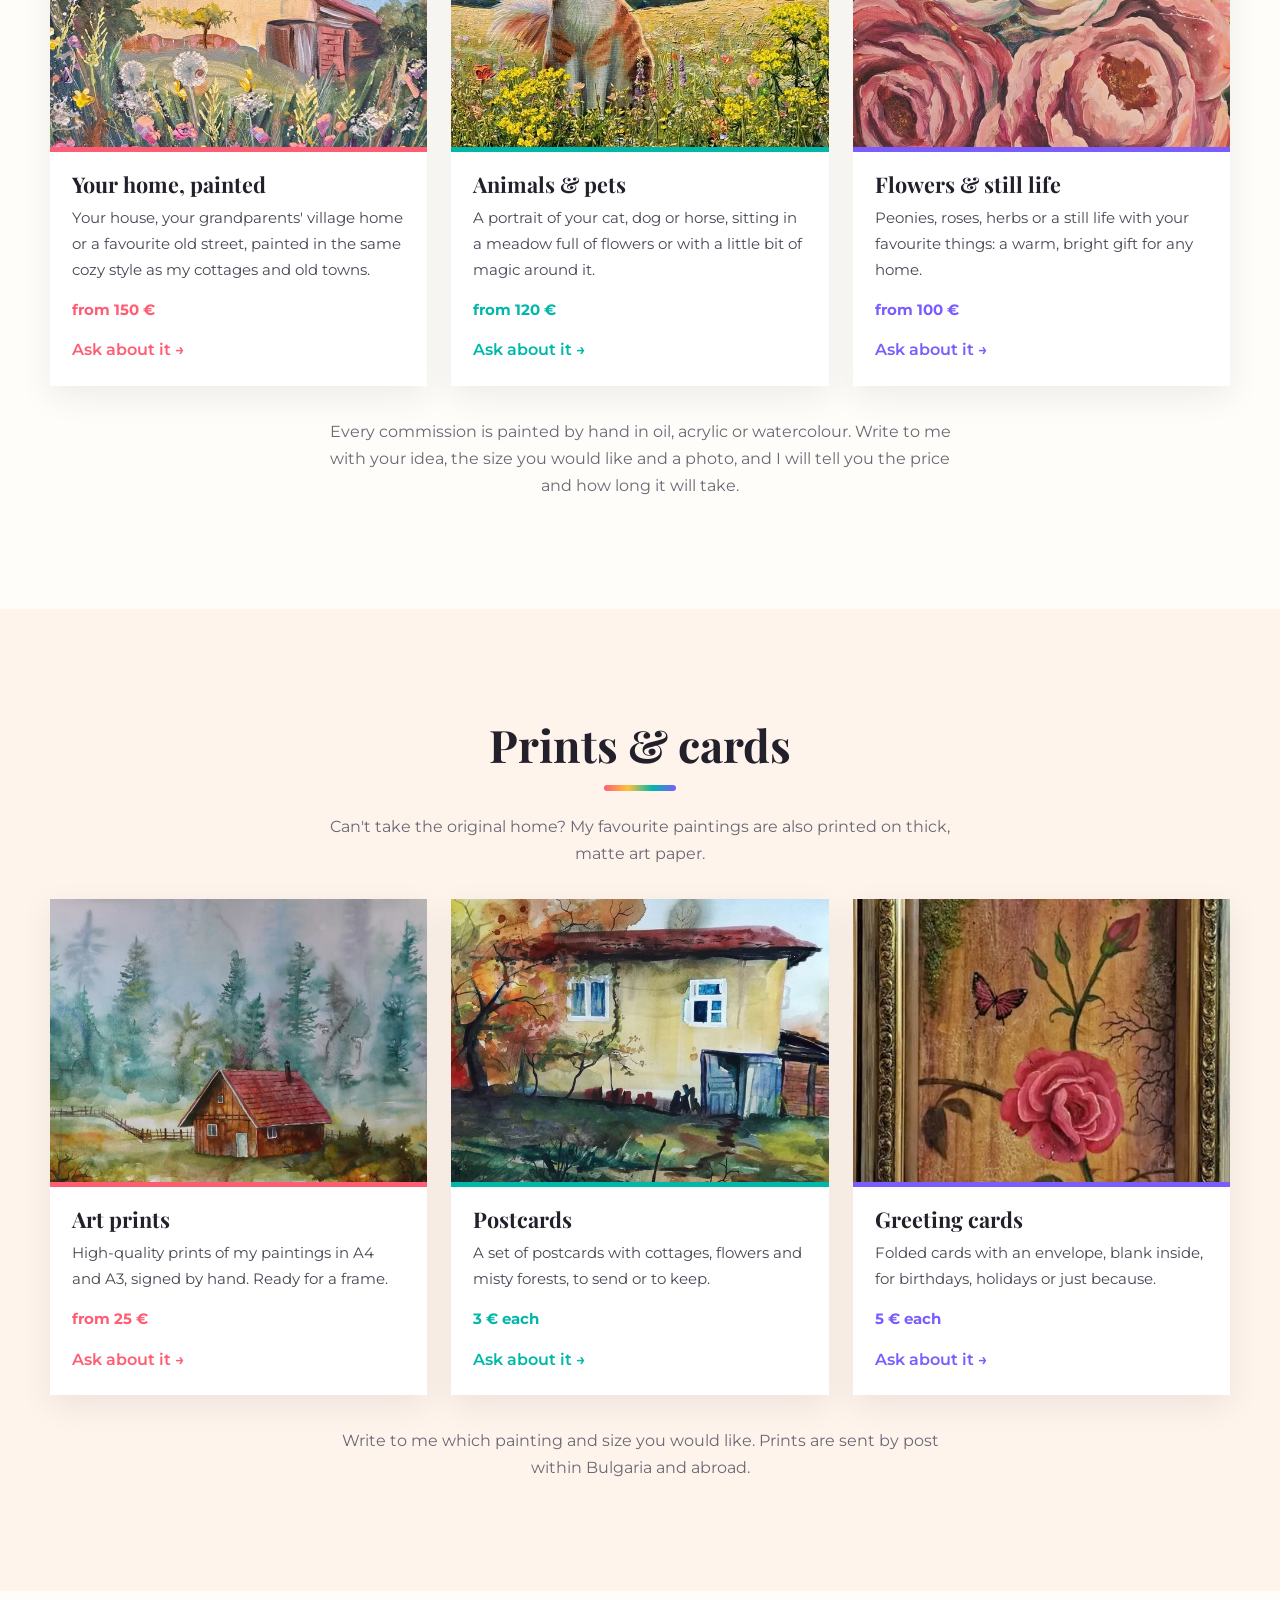
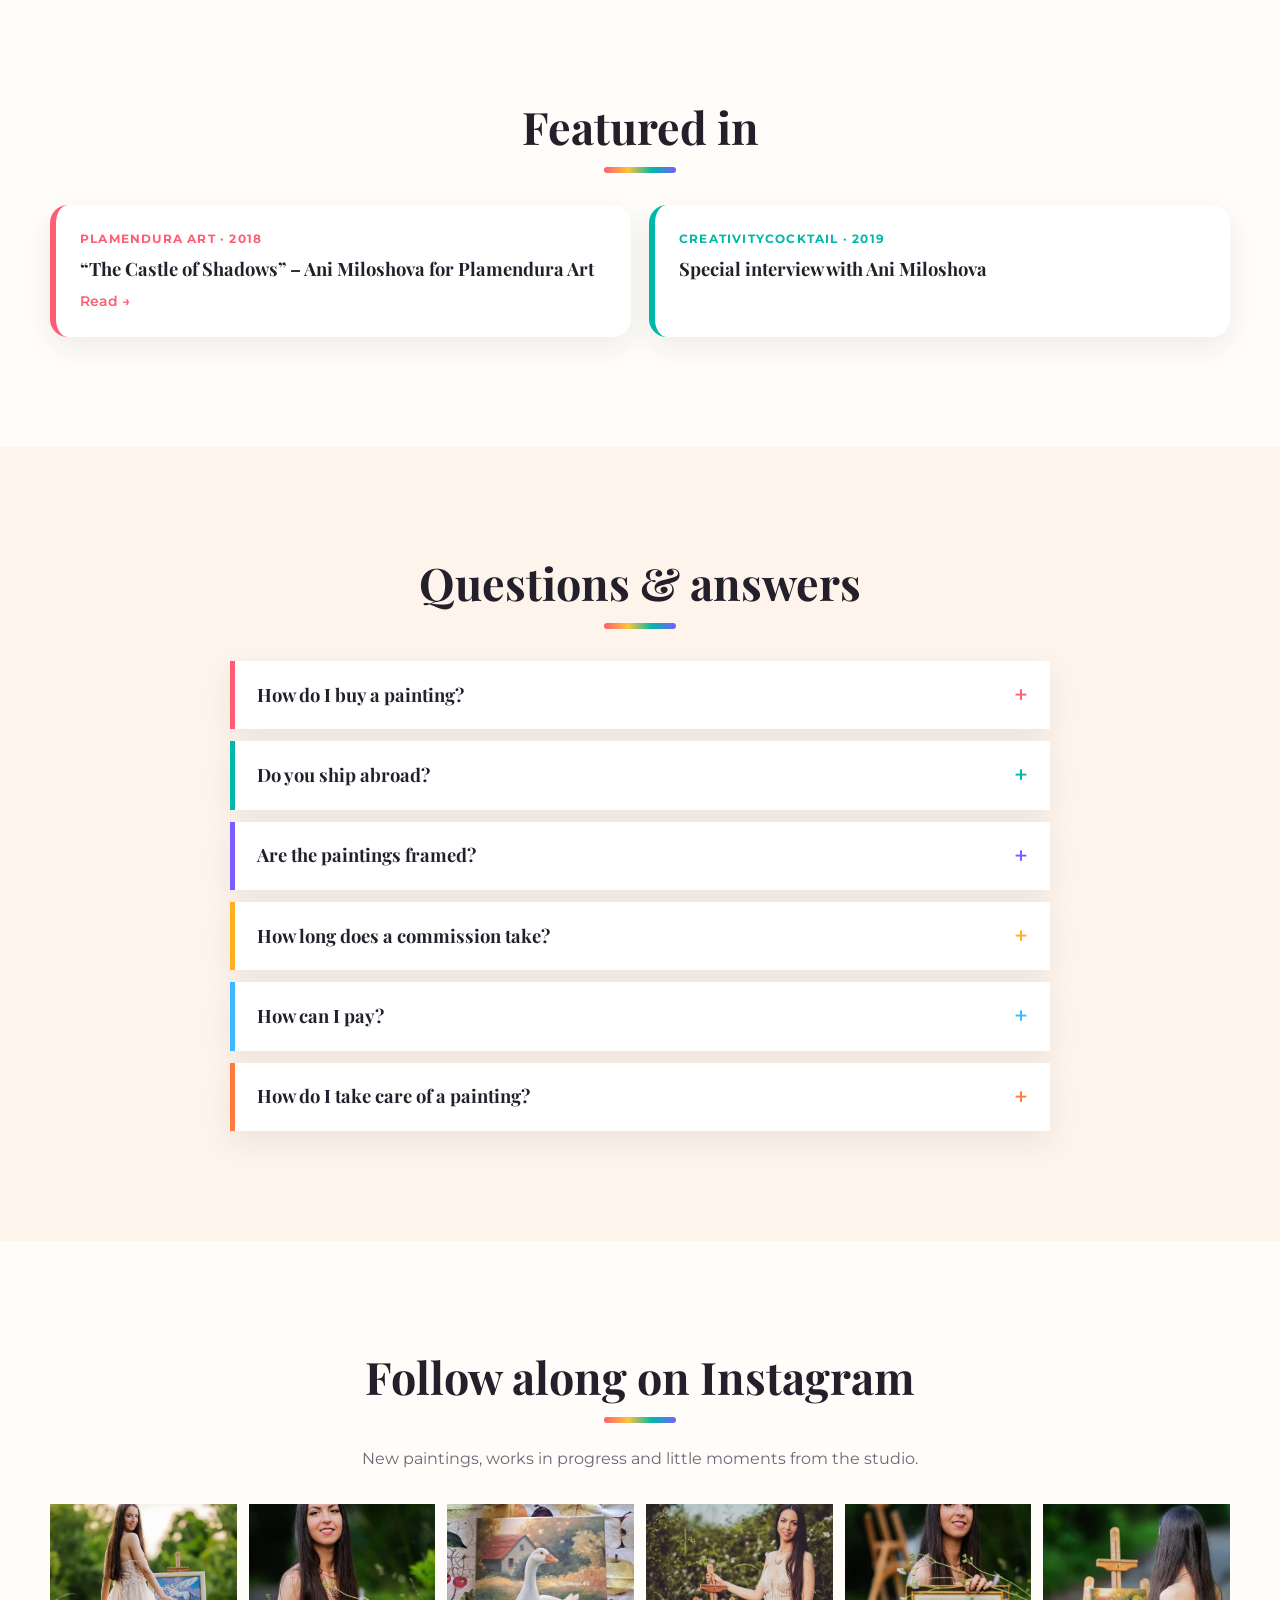
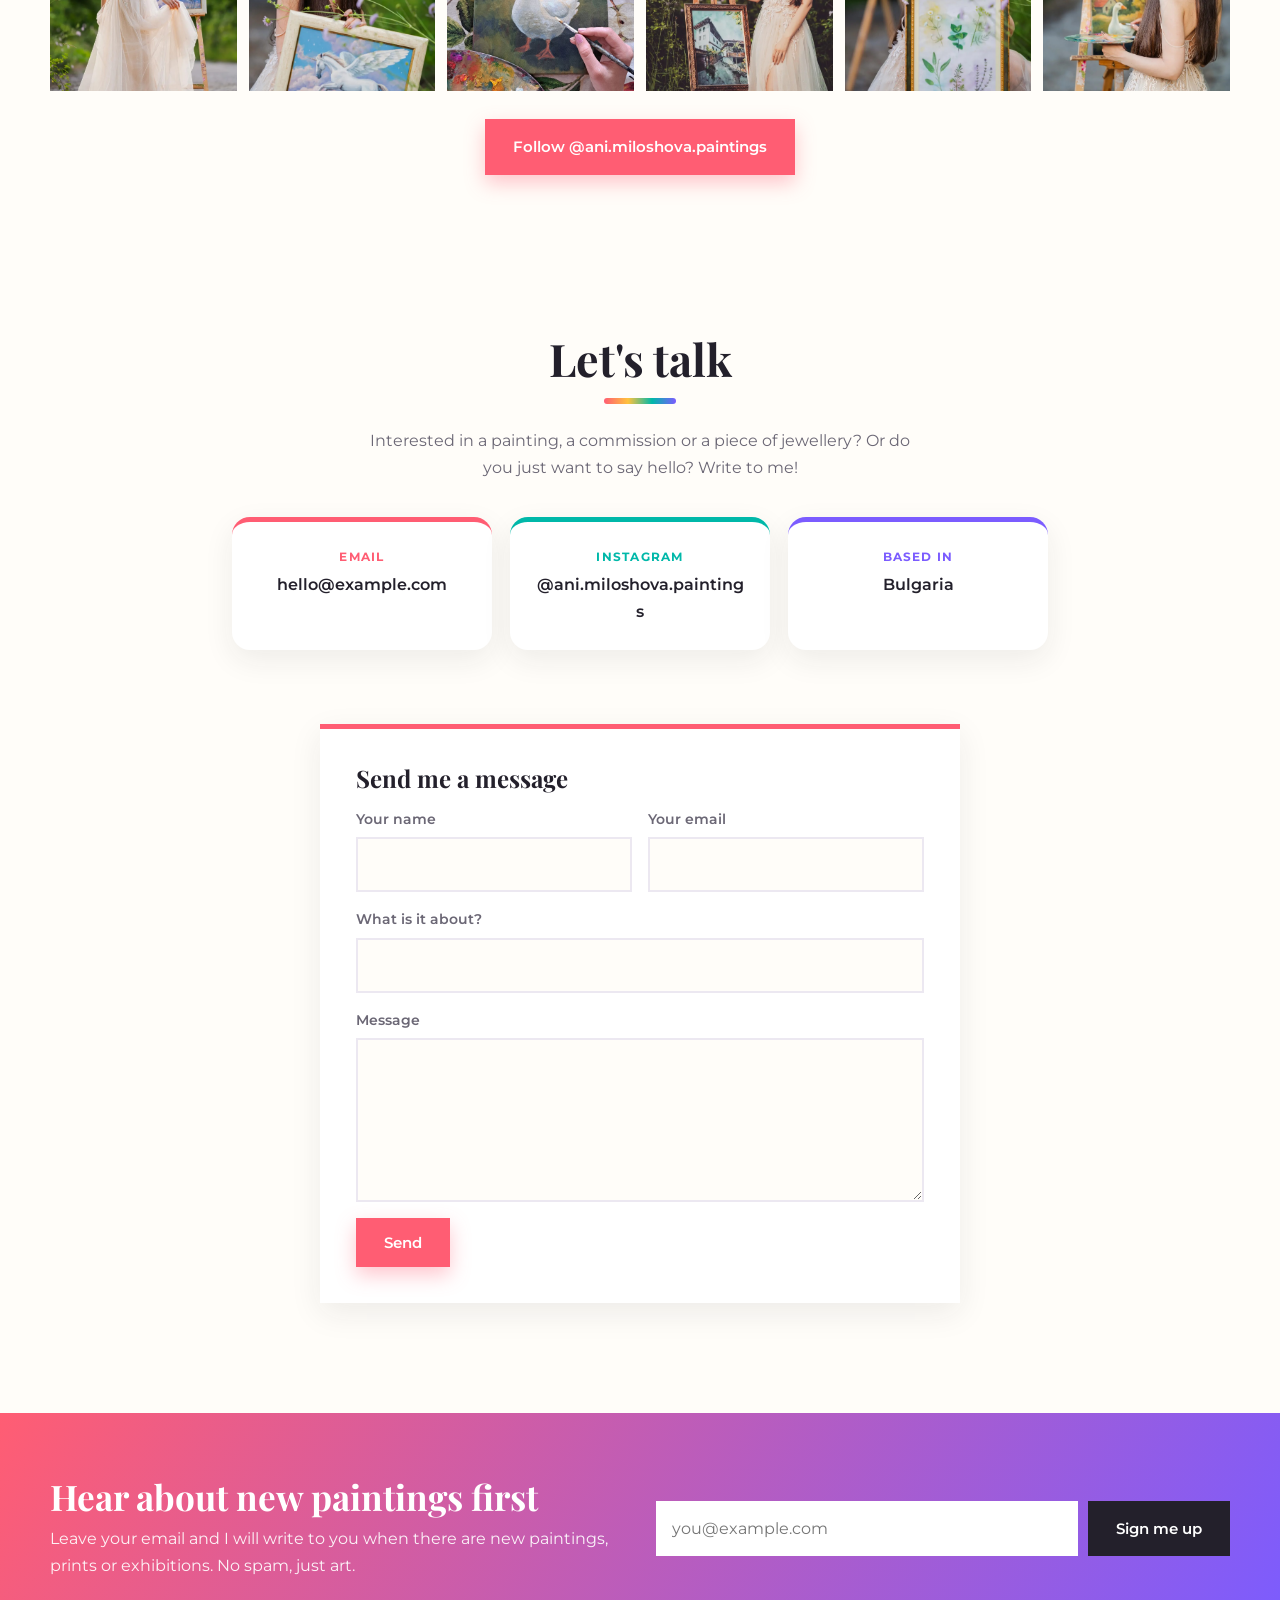
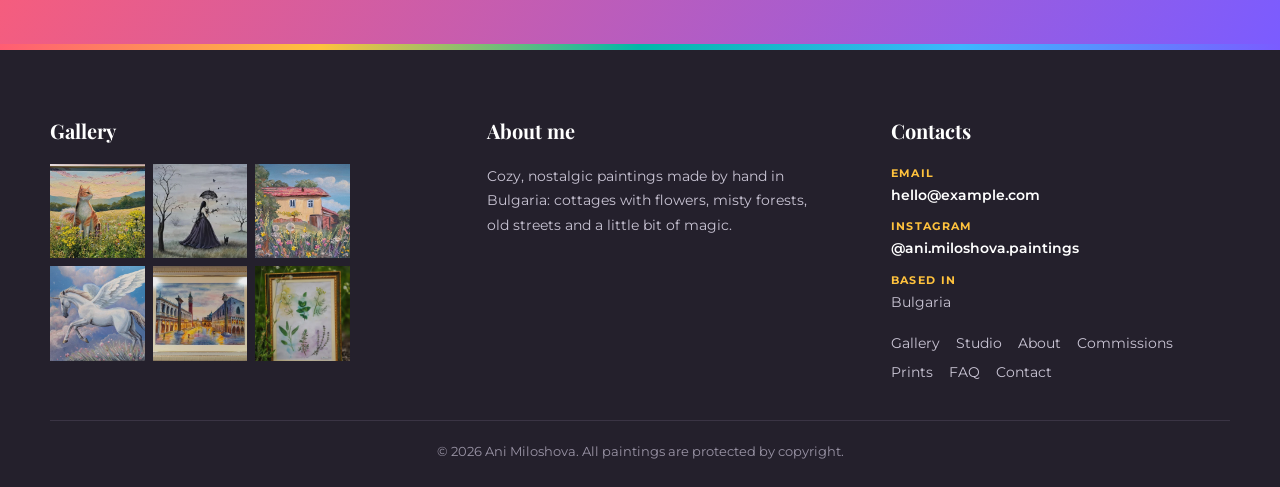
==== commit e0de94d8: "Add a short facts strip and an Instagram link to the hero The facts come from "heroFacts" in site.js" ====
--- a/Web/index.html
+++ b/Web/index.html
@@ -92,10 +92,15 @@
         <div class="hero-text">
           <h1 class="hero-logo"><span class="sr-only" data-site="name">Ani Miloshova</span></h1>
           <p class="hero-intro" data-site="intro"></p>
+          <ul class="hero-facts" id="hero-facts" hidden></ul>
           <div class="hero-actions">
             <a class="btn btn-primary" href="#gallery" data-i18n="hero_see">See the paintings</a>
             <a class="btn btn-ghost" href="#contact" data-i18n="hero_contact">Get in touch</a>
           </div>
+          <a class="hero-insta" id="hero-insta" target="_blank" rel="noopener" hidden>
+            <svg viewBox="0 0 24 24" width="20" height="20" aria-hidden="true"><rect x="3" y="3" width="18" height="18" rx="5" fill="none" stroke="currentColor" stroke-width="2"/><circle cx="12" cy="12" r="4" fill="none" stroke="currentColor" stroke-width="2"/><circle cx="17.3" cy="6.7" r="1.2" fill="currentColor"/></svg>
+            <span></span>
+          </a>
         </div>
         <div class="hero-art" id="hero-art" aria-label="Featured paintings" data-i18n-aria="featured"></div>
       </div>
--- a/Web/css/style.css
+++ b/Web/css/style.css
@@ -379,11 +379,23 @@
 .hero-tagline { font-family: var(--font-head); font-style: italic; font-size: clamp(1.2rem, 2.2vw, 1.6rem); color: var(--coral); margin: 0 0 16px; }
 .hero-intro { color: var(--muted); max-width: 480px; margin: 0 0 28px; }
 .hero-actions { display: flex; gap: 14px; flex-wrap: wrap; }
+.hero-facts {
+  list-style: none; margin: -12px 0 28px; padding: 0;
+  display: flex; flex-wrap: wrap; gap: 8px 22px;
+  font-size: .78rem; font-weight: 600; letter-spacing: .08em; text-transform: uppercase; color: var(--text-soft);
+}
+.hero-facts li { display: flex; align-items: center; gap: 8px; }
+.hero-facts li::before { content: ""; width: 6px; height: 6px; background: var(--coral); flex: none; }
+.hero-insta {
+  display: inline-flex; align-items: center; gap: 8px; margin-top: 22px;
+  color: var(--text-soft); font-weight: 600; font-size: .92rem; text-decoration: none;
+}
+.hero-insta:hover { color: var(--coral); }
 
 .hero-art { position: relative; height: clamp(340px, 42vw, 520px); }
 .hero-art .frame {
   position: absolute; margin: 0;
-  border-radius: var(--radius); overflow: hidden;
+  border-radius: 0; overflow: hidden;
   box-shadow: var(--shadow-hover);
   border: 8px solid var(--surface);
   cursor: pointer;
@@ -422,7 +434,7 @@
 .card {
   margin: 0 0 24px;
   background: var(--surface);
-  border-radius: var(--radius);
+  border-radius: 0;
   overflow: hidden;
   box-shadow: var(--shadow);
   cursor: pointer;
@@ -458,10 +470,10 @@
 .about-photo { position: relative; }
 .about-photo::before {
   content: ""; position: absolute; inset: 22px -22px -22px 22px;
-  border-radius: var(--radius);
+  border-radius: 0;
   background: linear-gradient(135deg, var(--sun), var(--coral));
 }
-.about-photo img { position: relative; border-radius: var(--radius); width: 100%; aspect-ratio: 4 / 5; object-fit: cover; box-shadow: var(--shadow-hover); }
+.about-photo img { position: relative; border-radius: 0; width: 100%; aspect-ratio: 4 / 5; object-fit: cover; box-shadow: var(--shadow-hover); }
 .about-text p { color: var(--text-soft); }
 
 .facts { display: grid; grid-template-columns: repeat(auto-fit, minmax(140px, 1fr)); gap: 14px; margin-top: 28px; }
@@ -539,7 +551,7 @@
 .footer-col h4 { font-family: var(--font-head); font-size: 1.25rem; color: #fff; margin: 0 0 16px; }
 .footer-col p { margin: 0; line-height: 1.7; }
 .footer-thumbs { display: grid; grid-template-columns: repeat(3, 1fr); gap: 8px; max-width: 300px; }
-.footer-thumb { padding: 0; border: 0; border-radius: 10px; overflow: hidden; cursor: pointer; background: #3a3444; aspect-ratio: 1; }
+.footer-thumb { padding: 0; border: 0; border-radius: 0; overflow: hidden; cursor: pointer; background: #3a3444; aspect-ratio: 1; }
 .footer-thumb img { width: 100%; height: 100%; object-fit: cover; transition: transform .4s, opacity .4s; opacity: .9; }
 .footer-thumb:hover img, .footer-thumb:focus-visible img { transform: scale(1.08); opacity: 1; }
 .footer-contacts { list-style: none; margin: 0 0 18px; padding: 0; display: grid; gap: 10px; }
@@ -560,6 +572,7 @@
   .hero-text { text-align: center; }
   .hero-logo { margin-inline: auto; background-position: center; }
   .hero-intro { margin-inline: auto; }
+  .hero-facts { justify-content: center; }
   .hero-actions { justify-content: center; }
   .about-photo { max-width: 380px; margin: 0 auto 20px; }
 
@@ -623,7 +636,7 @@
 .video-card { margin: 0; }
 .video-card video {
   display: block; width: 100%; aspect-ratio: 9 / 16; object-fit: cover;
-  border-radius: var(--radius); background: #000;
+  border-radius: 0; background: #000;
   border-bottom: 5px solid var(--accent);
   box-shadow: 0 14px 34px rgba(0, 0, 0, .35);
 }
@@ -642,7 +655,7 @@
 .moment:first-child { margin-left: auto; }
 .moment:last-child { margin-right: auto; }
 .moment img {
-  width: 100%; aspect-ratio: 3 / 4; object-fit: cover; border-radius: var(--radius);
+  width: 100%; aspect-ratio: 3 / 4; object-fit: cover; border-radius: 0;
   box-shadow: var(--shadow); border: 6px solid var(--surface);
 }
 .moment:nth-child(odd) img { transform: rotate(-1.5deg); }
@@ -662,7 +675,7 @@
 .section-event { padding-top: 0; }
 .event-card {
   display: grid; grid-template-columns: auto 1fr; align-items: stretch;
-  background: var(--surface); border-radius: calc(var(--radius) + 6px); overflow: hidden;
+  background: var(--surface); border-radius: 0; overflow: hidden;
   box-shadow: var(--shadow-hover);
 }
 /* The whole photo is shown at its own shape (no cropping); the text column takes the rest. */
@@ -680,7 +693,7 @@
 /* Commissions */
 .services { display: grid; grid-template-columns: repeat(auto-fit, minmax(250px, 1fr)); gap: 24px; }
 .service {
-  display: flex; flex-direction: column; background: var(--surface); border-radius: var(--radius);
+  display: flex; flex-direction: column; background: var(--surface); border-radius: 0;
   overflow: hidden; box-shadow: var(--shadow); transition: transform .3s, box-shadow .3s;
 }
 .service:hover { transform: translateY(-6px); box-shadow: var(--shadow-hover); }
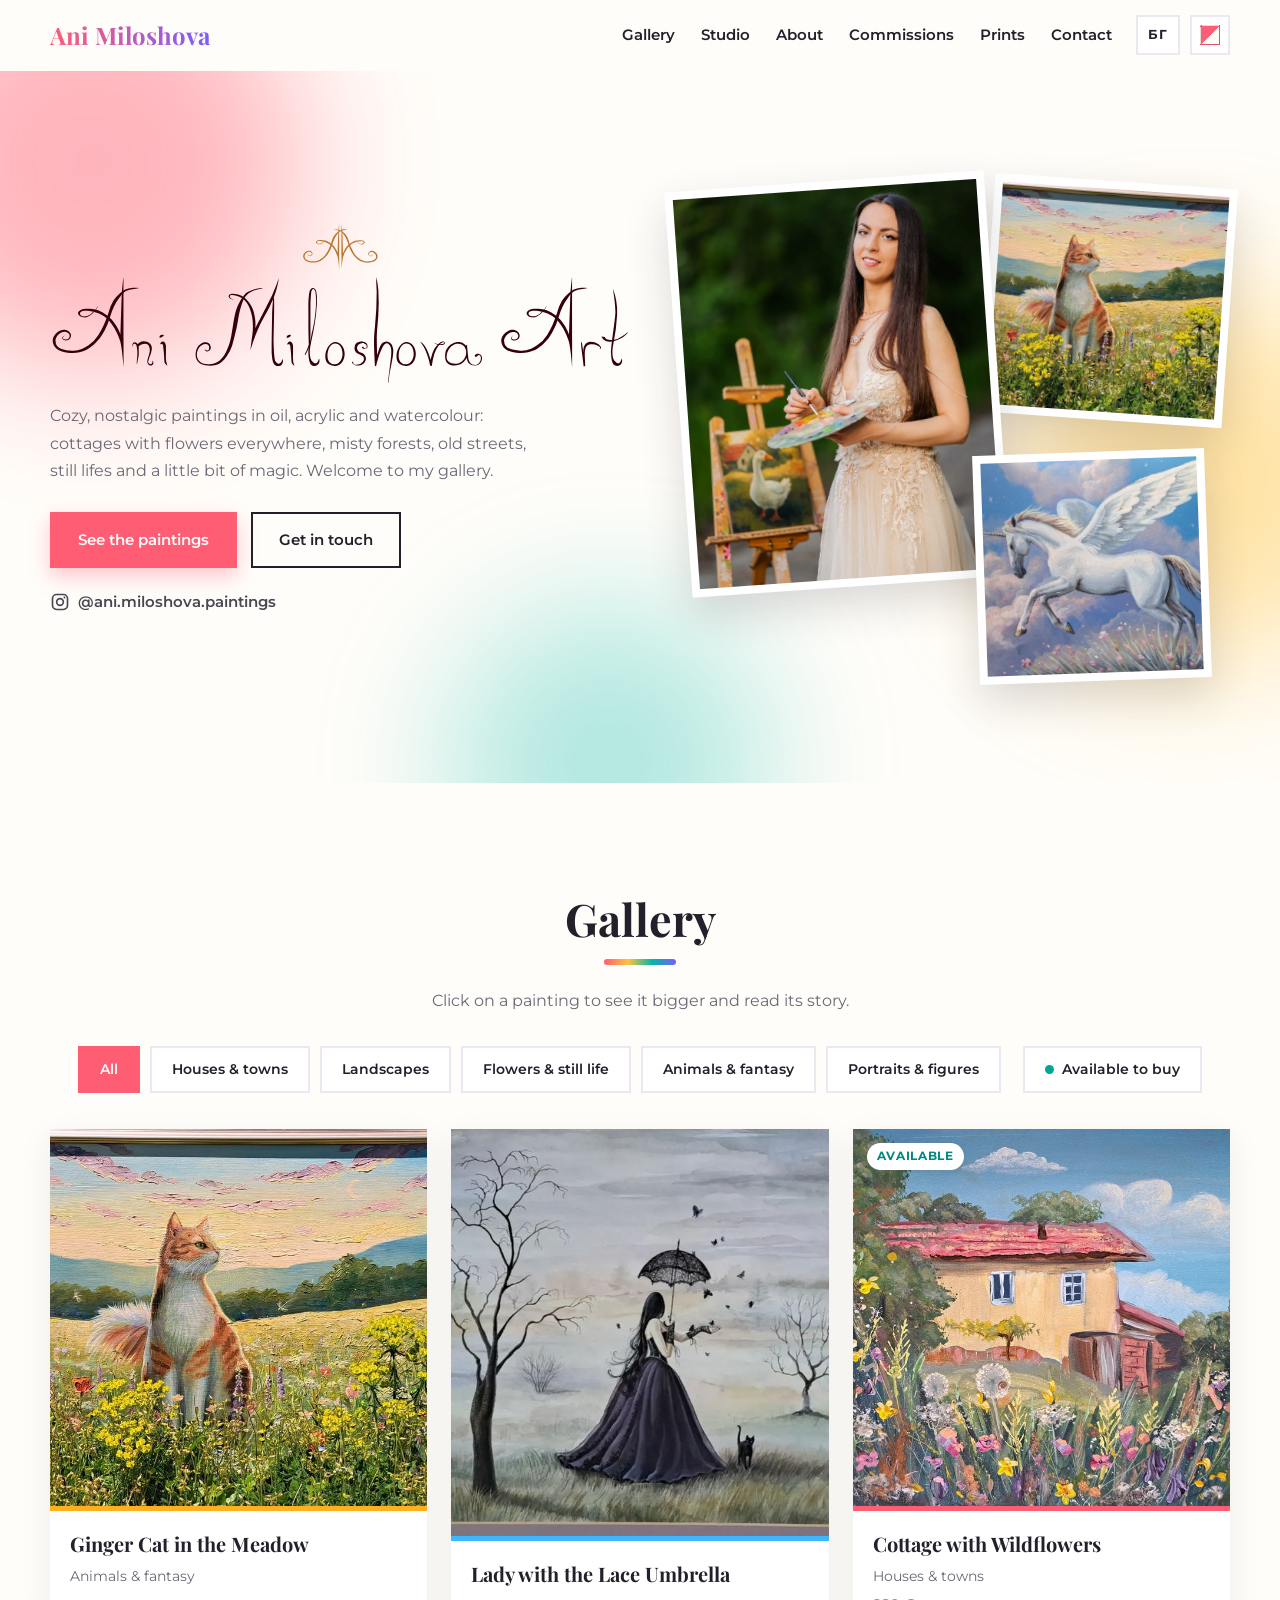
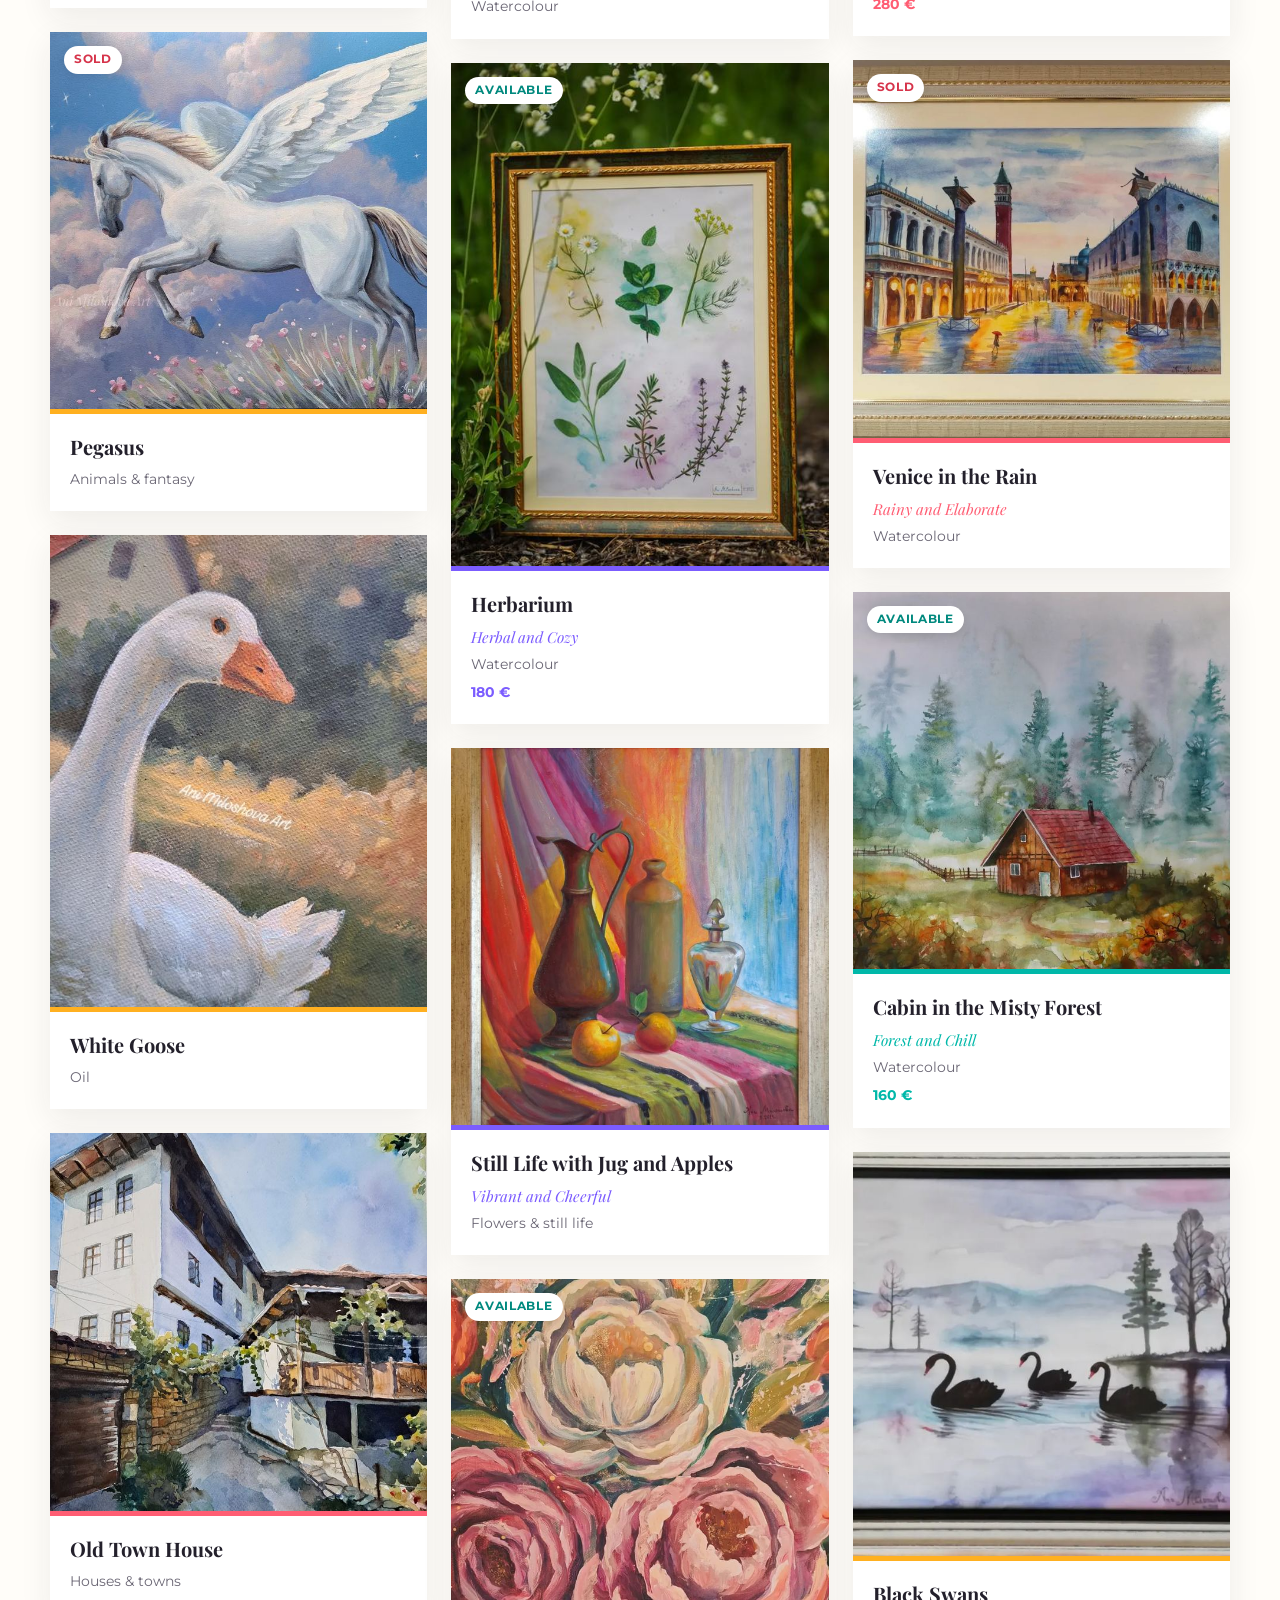
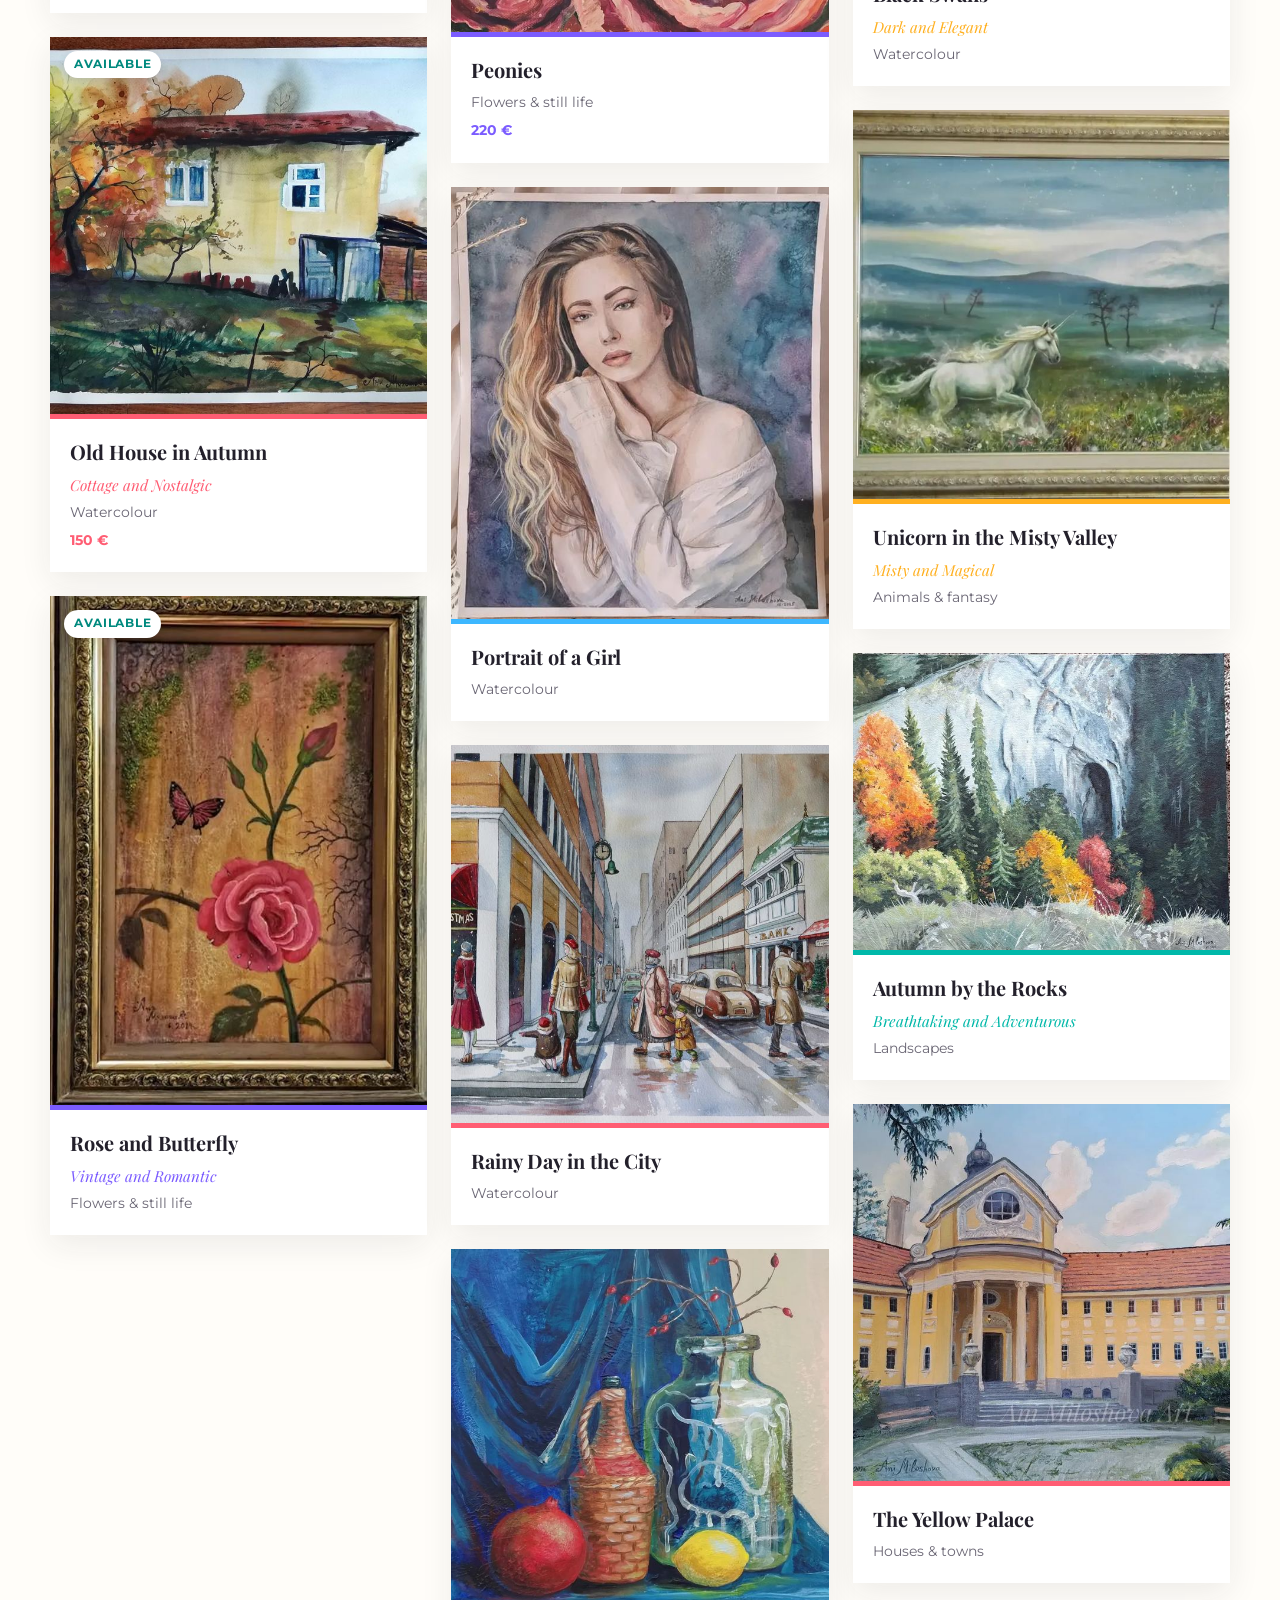
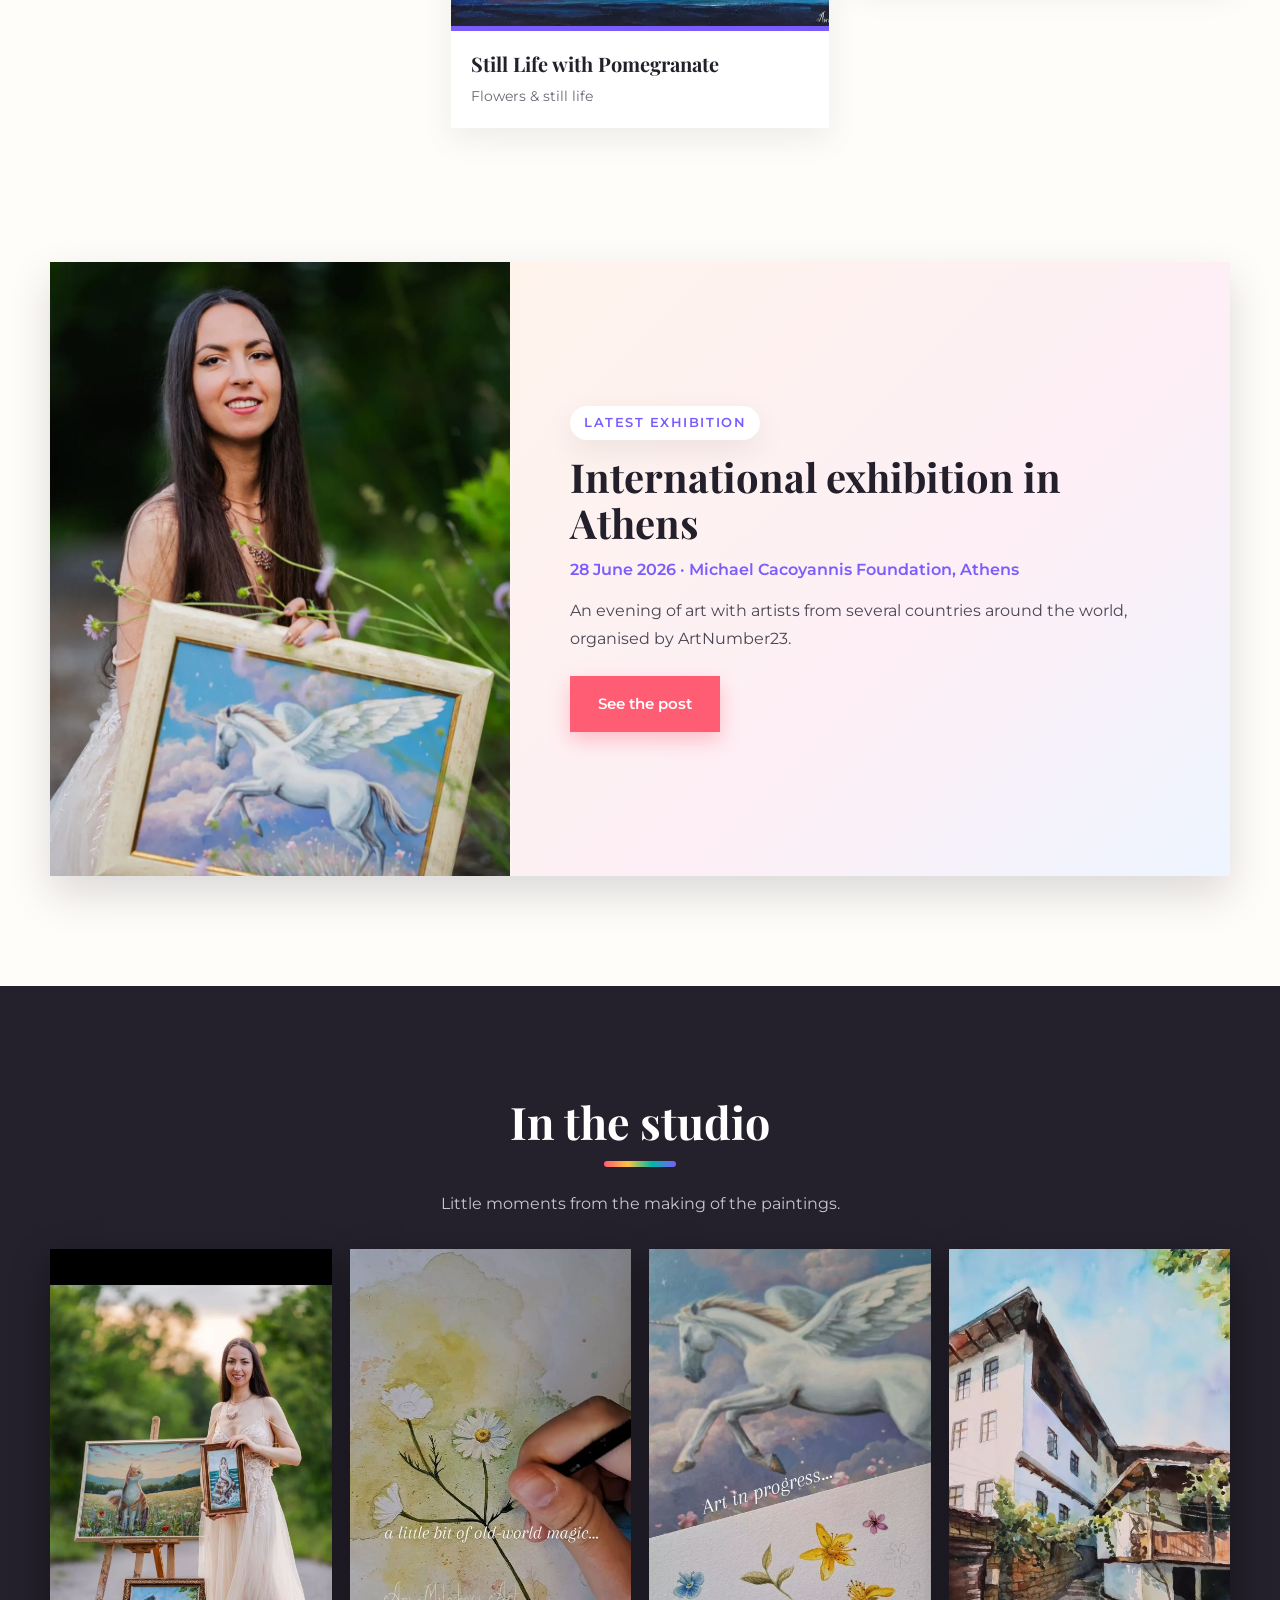
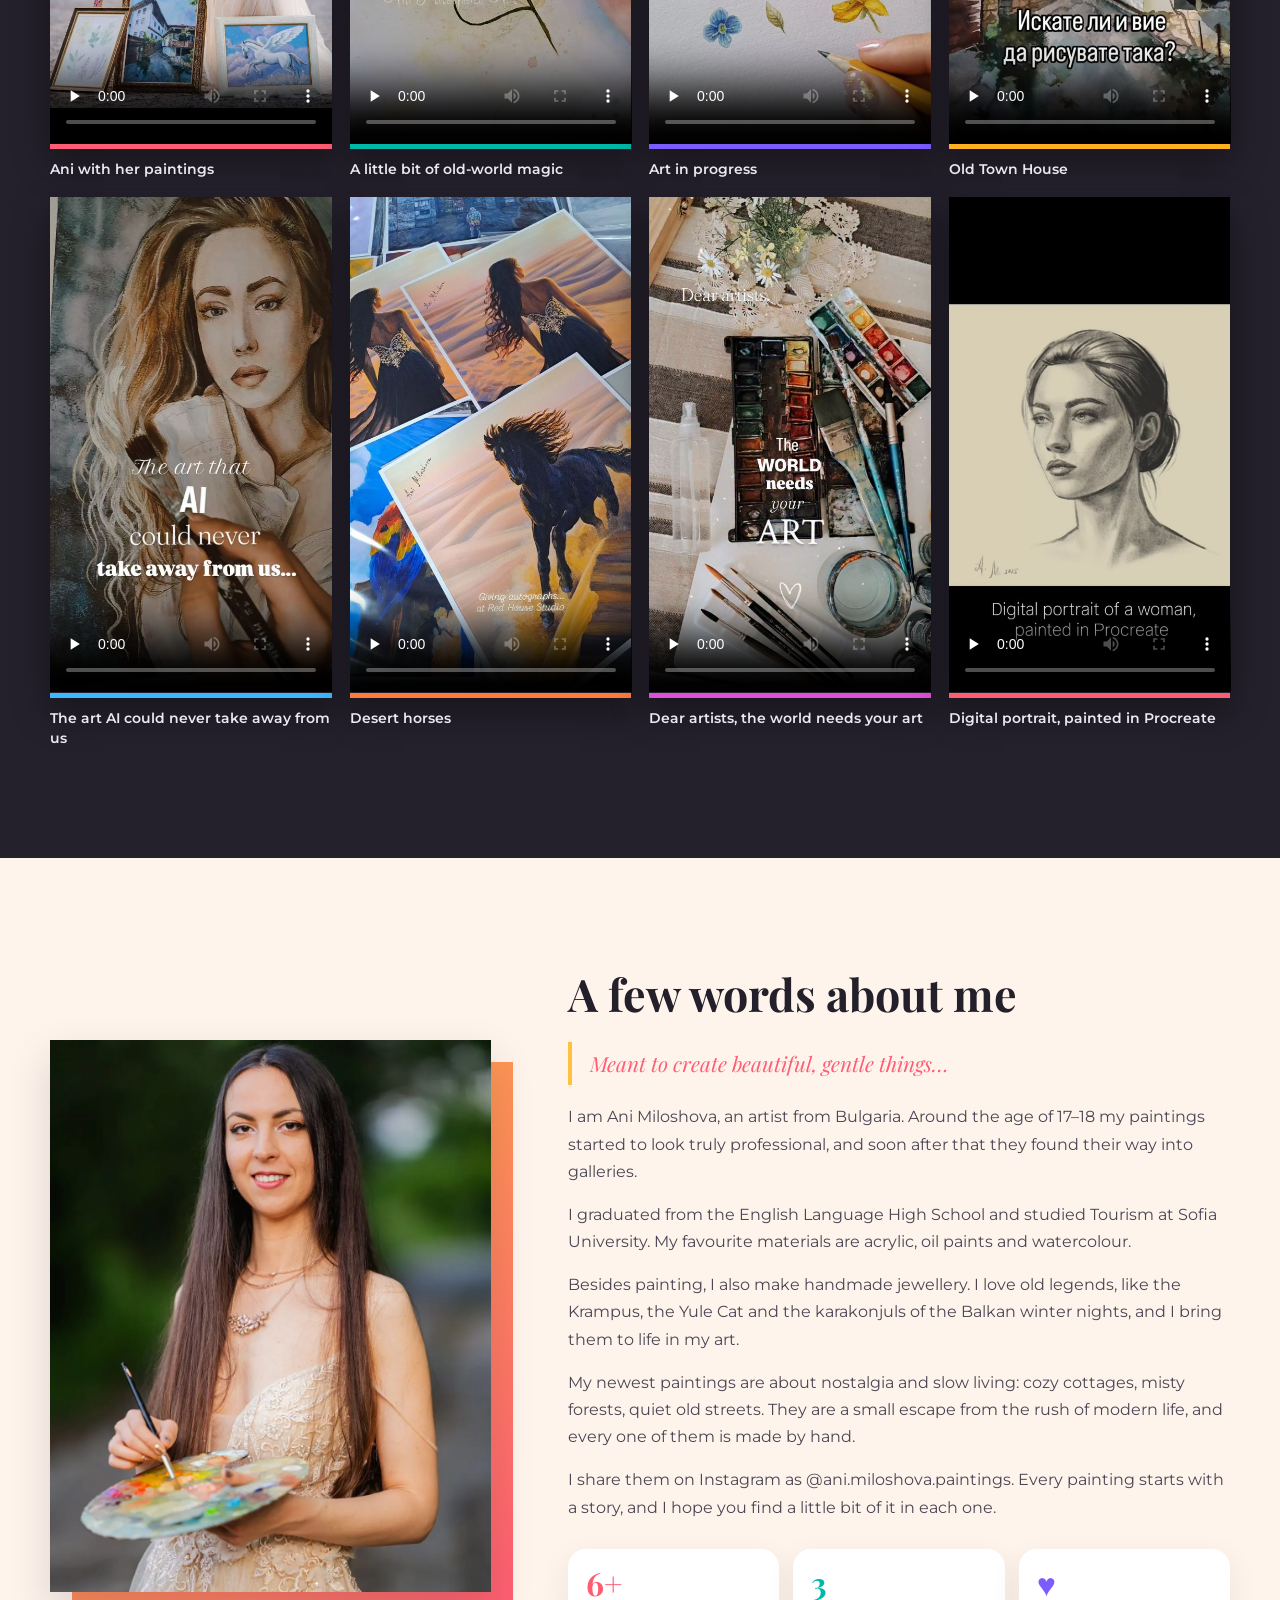
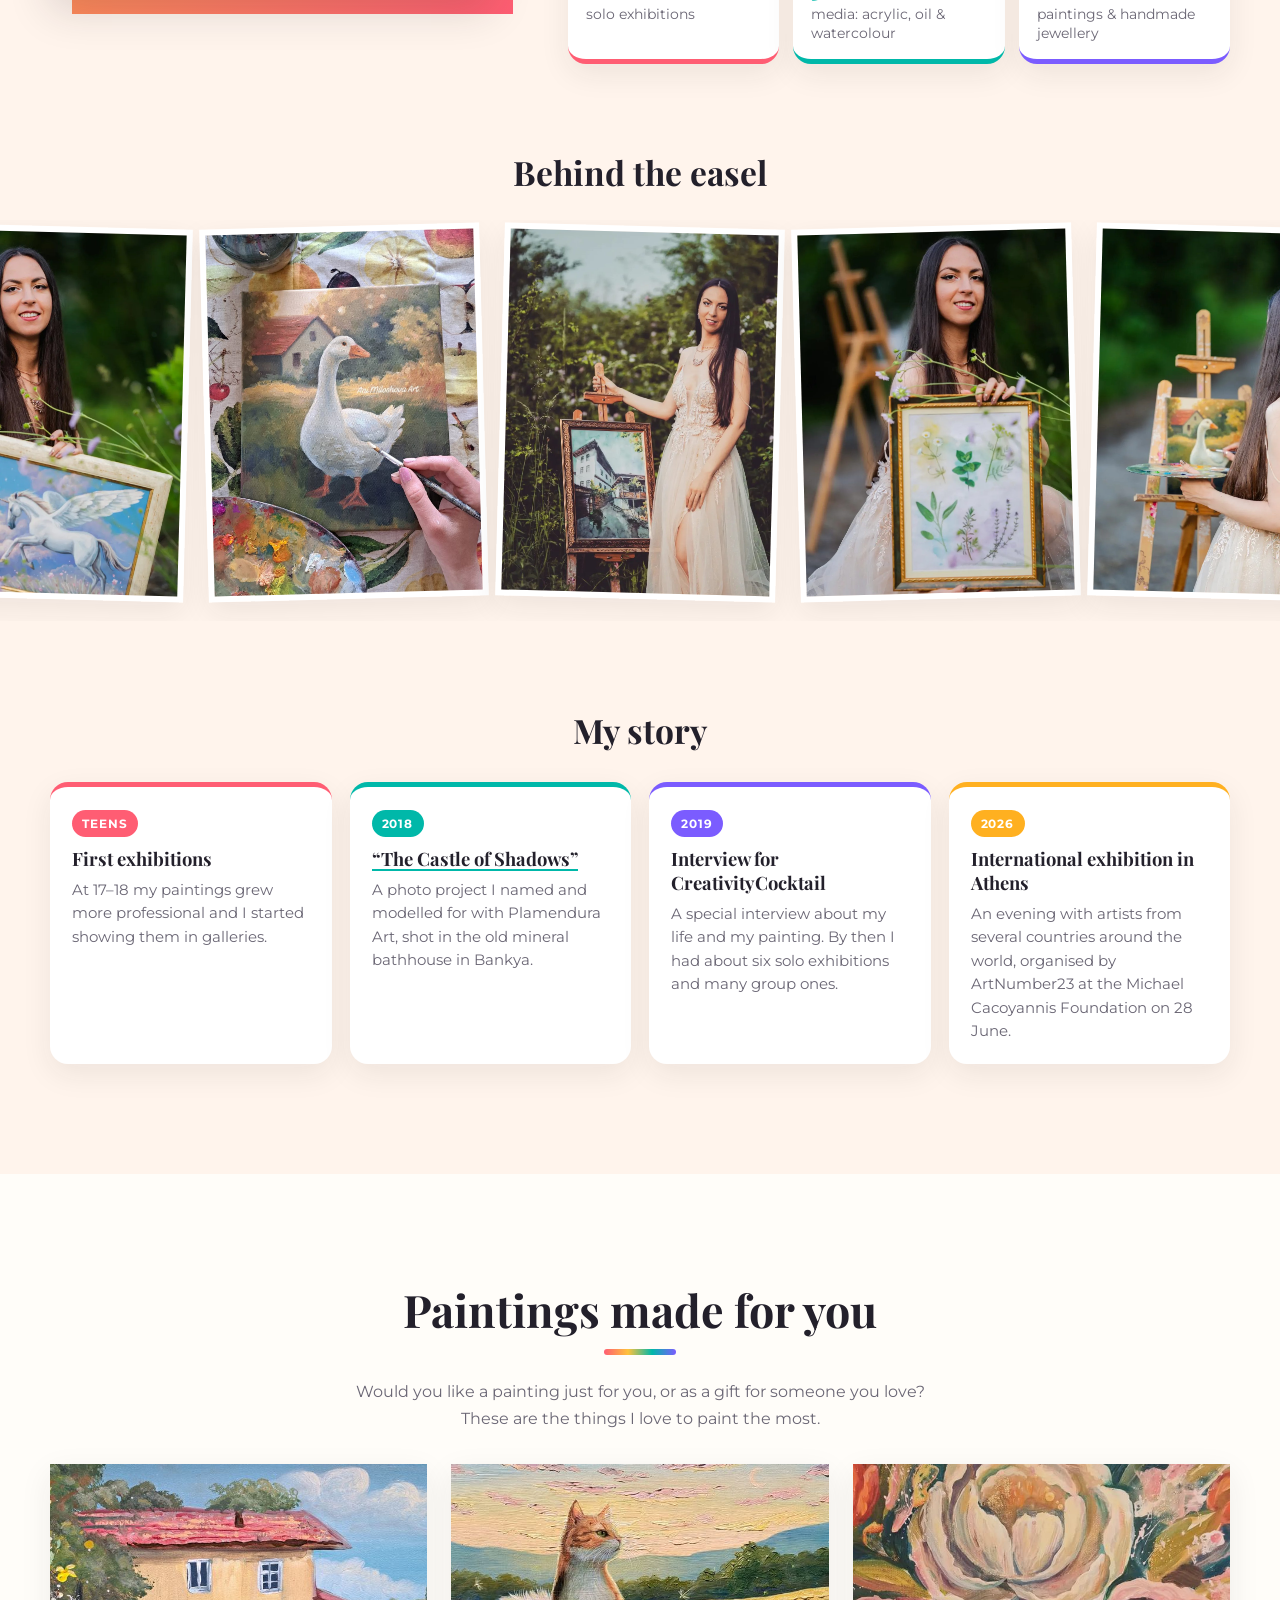
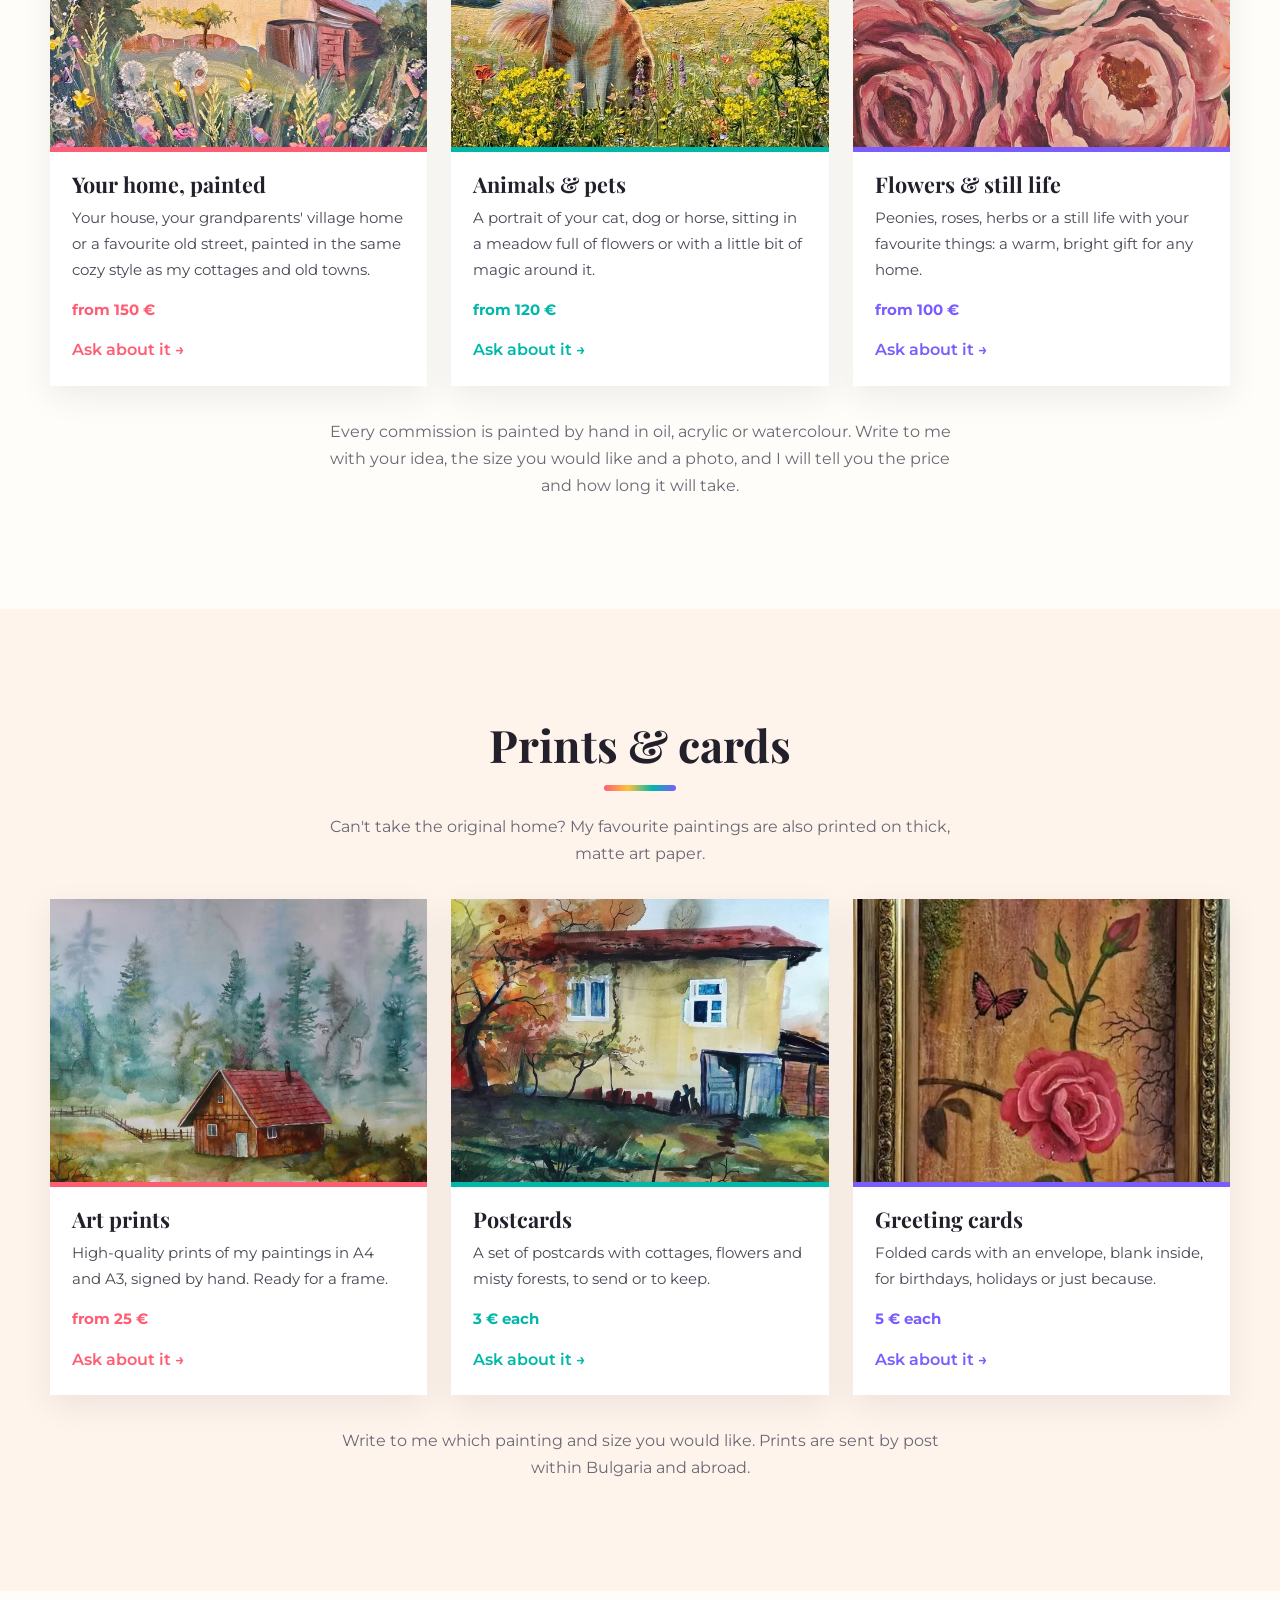
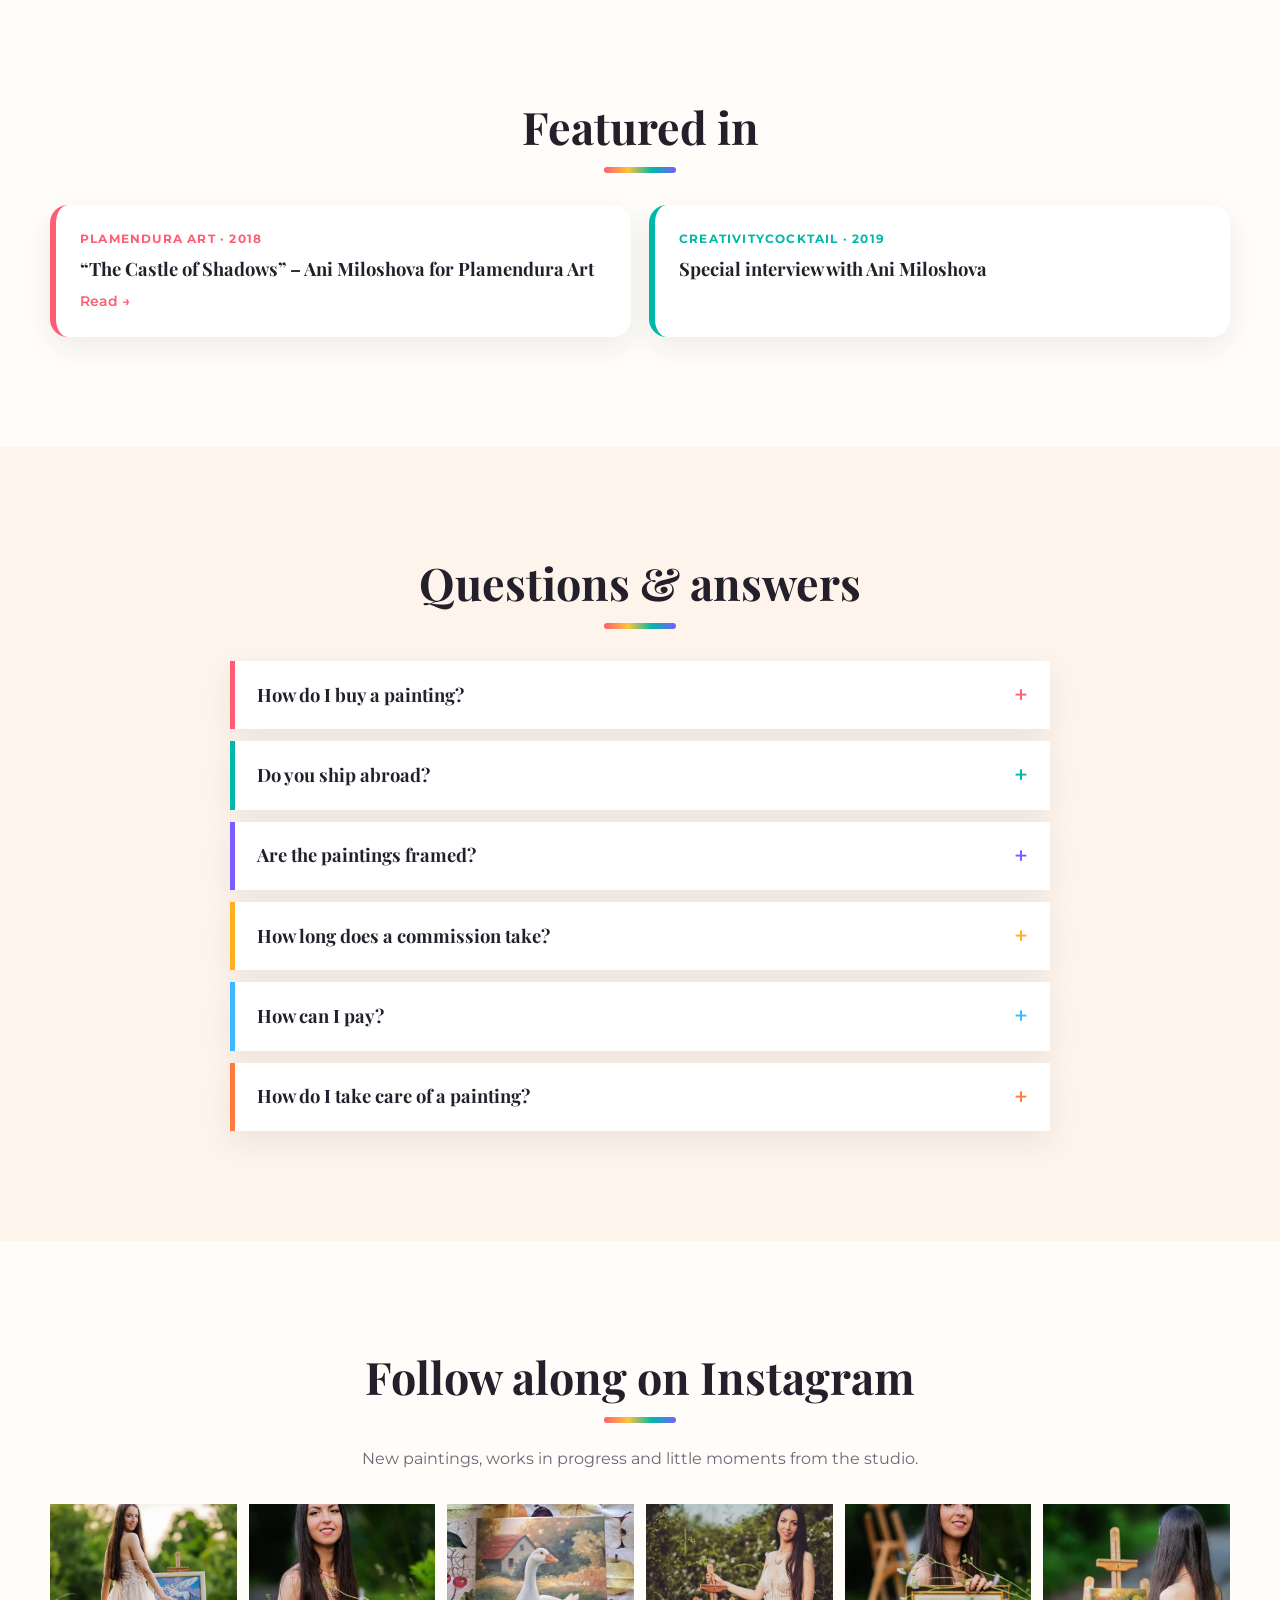
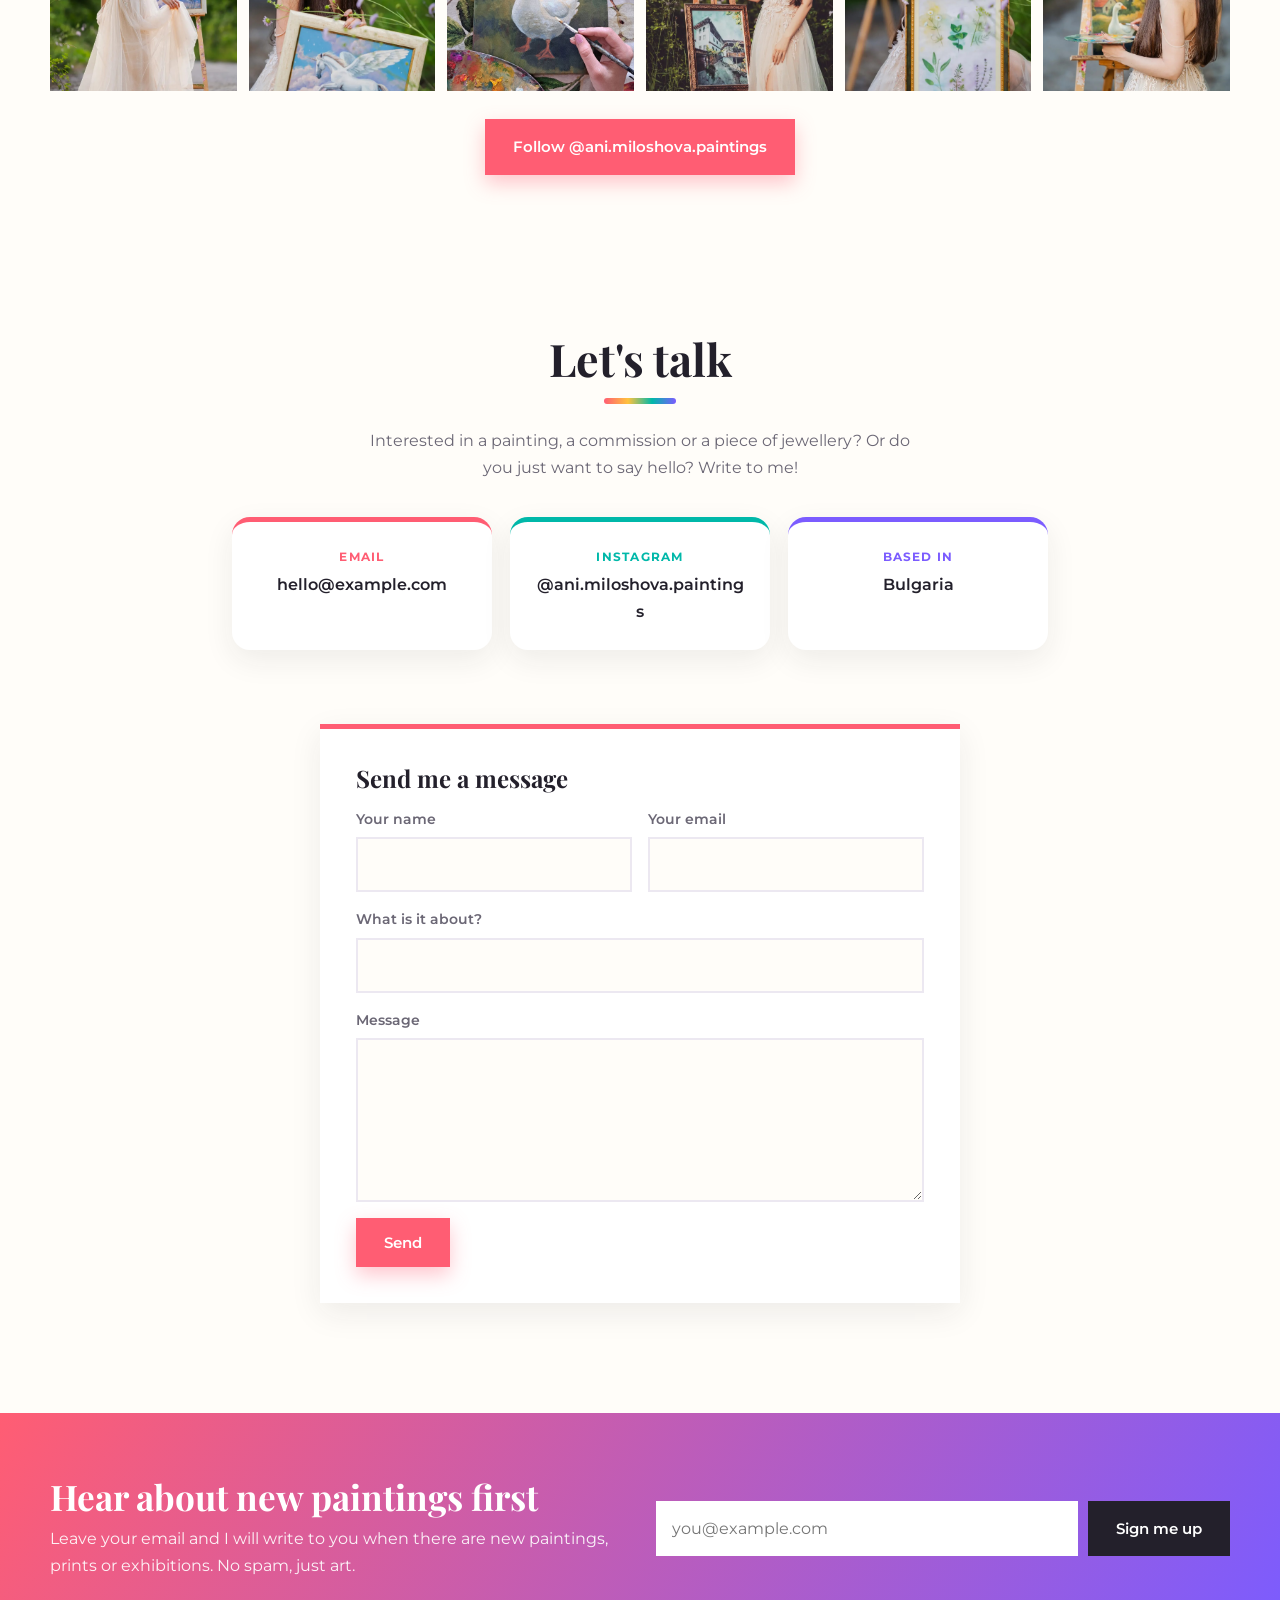
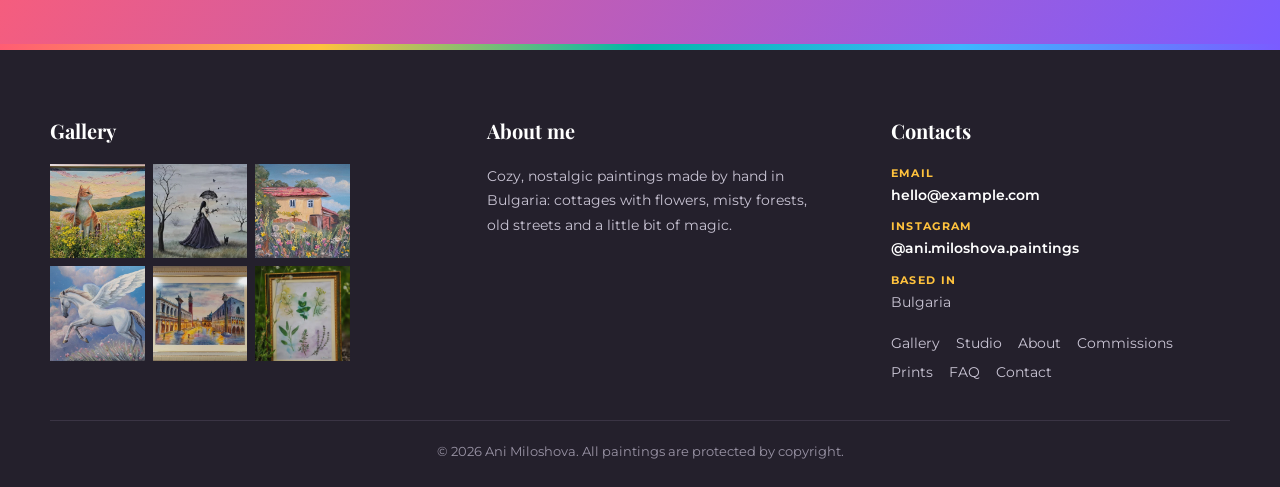
==== commit 0d2336c1: "Remove the facts strip from the hero Co-Authored-By: Claude Opus 5.5 <noreply@anthropic.com>" ====
--- a/Web/index.html
+++ b/Web/index.html
@@ -92,7 +92,6 @@
         <div class="hero-text">
           <h1 class="hero-logo"><span class="sr-only" data-site="name">Ani Miloshova</span></h1>
           <p class="hero-intro" data-site="intro"></p>
-          <ul class="hero-facts" id="hero-facts" hidden></ul>
           <div class="hero-actions">
             <a class="btn btn-primary" href="#gallery" data-i18n="hero_see">See the paintings</a>
             <a class="btn btn-ghost" href="#contact" data-i18n="hero_contact">Get in touch</a>
--- a/Web/css/style.css
+++ b/Web/css/style.css
@@ -379,13 +379,6 @@
 .hero-tagline { font-family: var(--font-head); font-style: italic; font-size: clamp(1.2rem, 2.2vw, 1.6rem); color: var(--coral); margin: 0 0 16px; }
 .hero-intro { color: var(--muted); max-width: 480px; margin: 0 0 28px; }
 .hero-actions { display: flex; gap: 14px; flex-wrap: wrap; }
-.hero-facts {
-  list-style: none; margin: -12px 0 28px; padding: 0;
-  display: flex; flex-wrap: wrap; gap: 8px 22px;
-  font-size: .78rem; font-weight: 600; letter-spacing: .08em; text-transform: uppercase; color: var(--text-soft);
-}
-.hero-facts li { display: flex; align-items: center; gap: 8px; }
-.hero-facts li::before { content: ""; width: 6px; height: 6px; background: var(--coral); flex: none; }
 .hero-insta {
   display: inline-flex; align-items: center; gap: 8px; margin-top: 22px;
   color: var(--text-soft); font-weight: 600; font-size: .92rem; text-decoration: none;
@@ -572,7 +565,6 @@
   .hero-text { text-align: center; }
   .hero-logo { margin-inline: auto; background-position: center; }
   .hero-intro { margin-inline: auto; }
-  .hero-facts { justify-content: center; }
   .hero-actions { justify-content: center; }
   .about-photo { max-width: 380px; margin: 0 auto 20px; }
 
